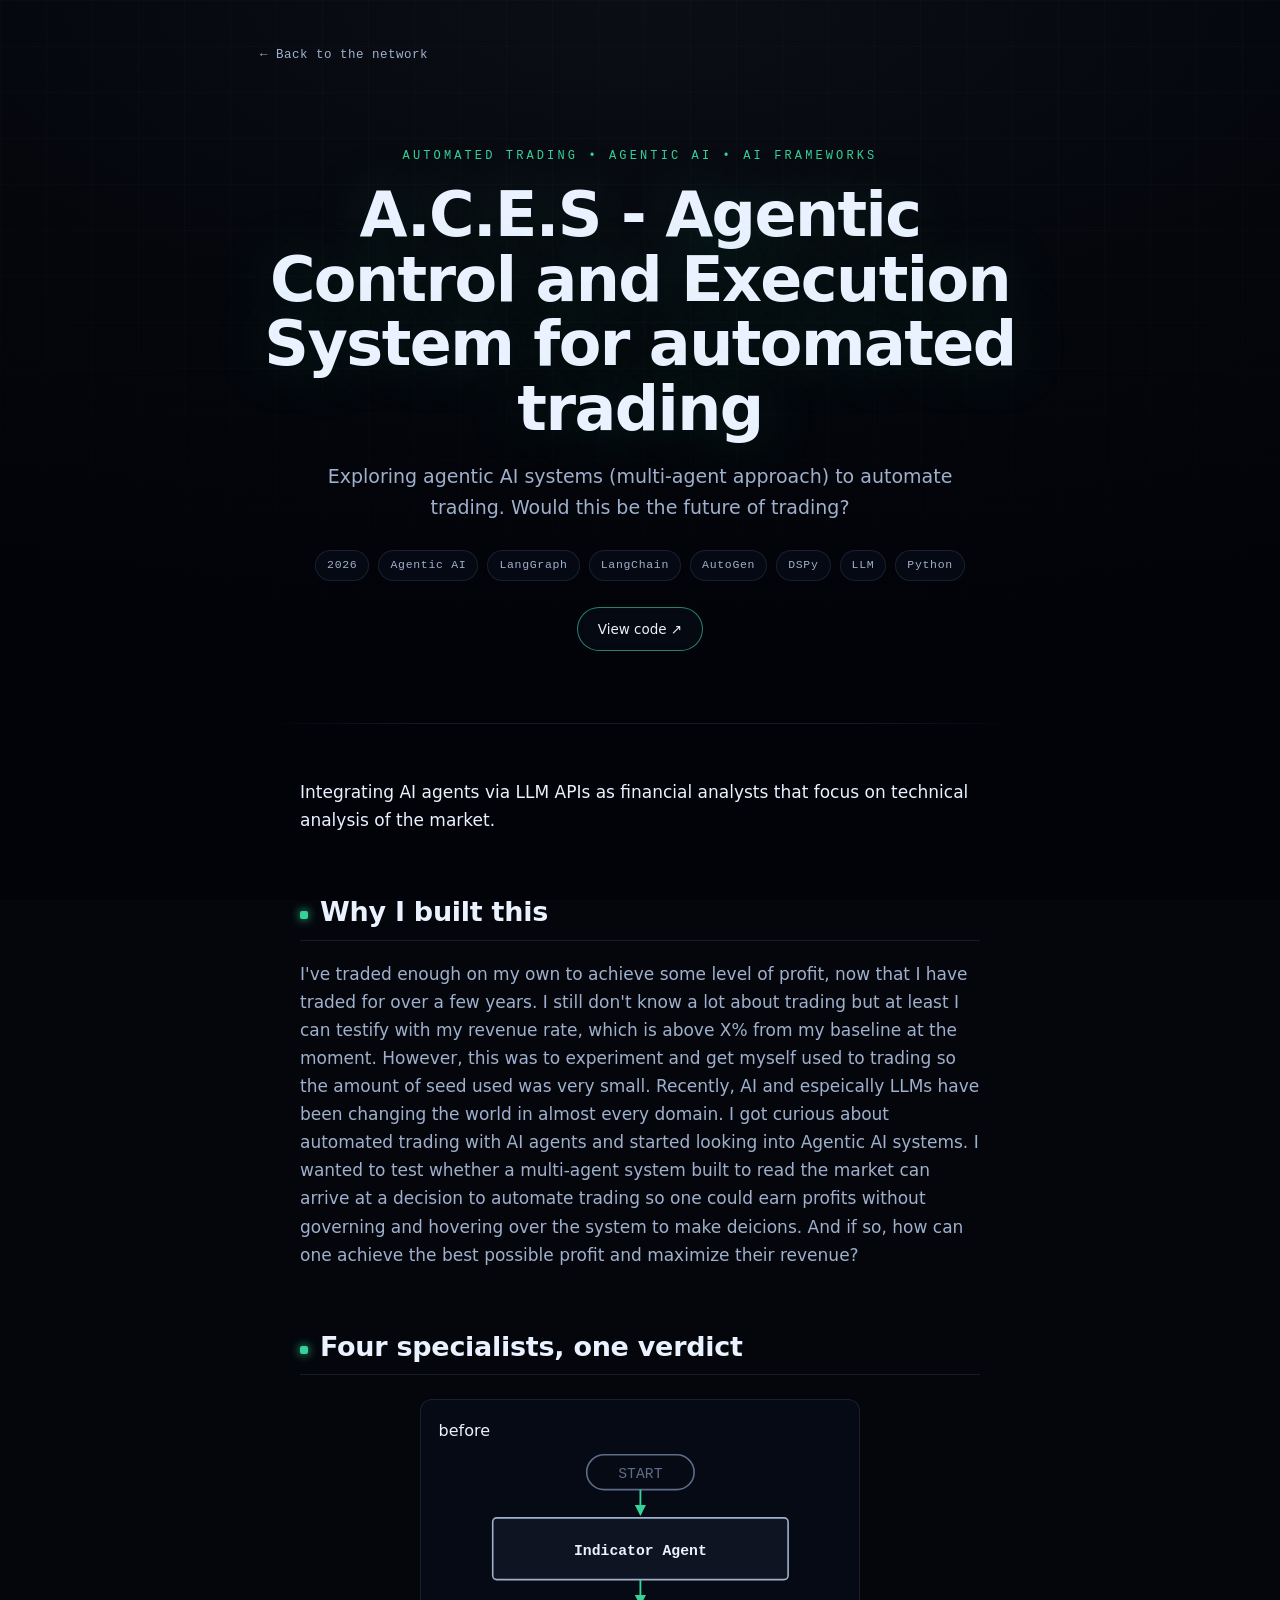
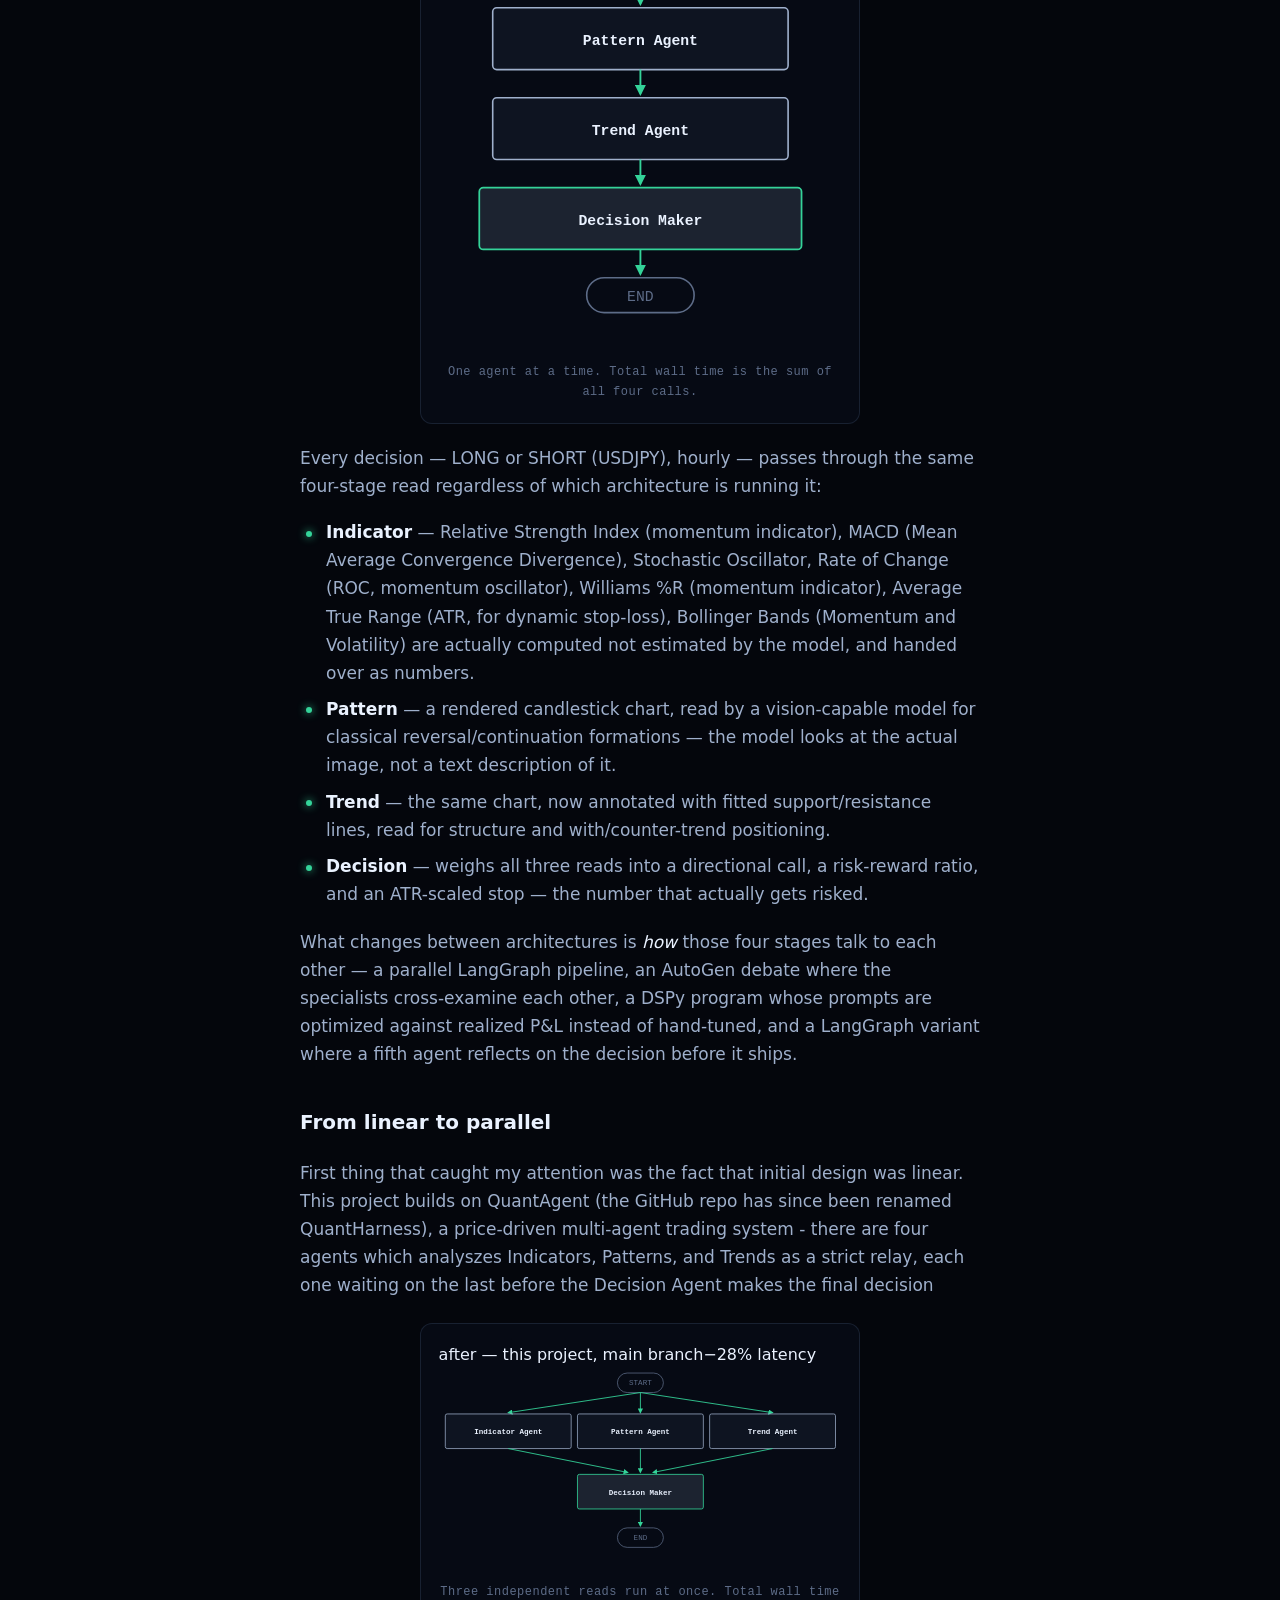
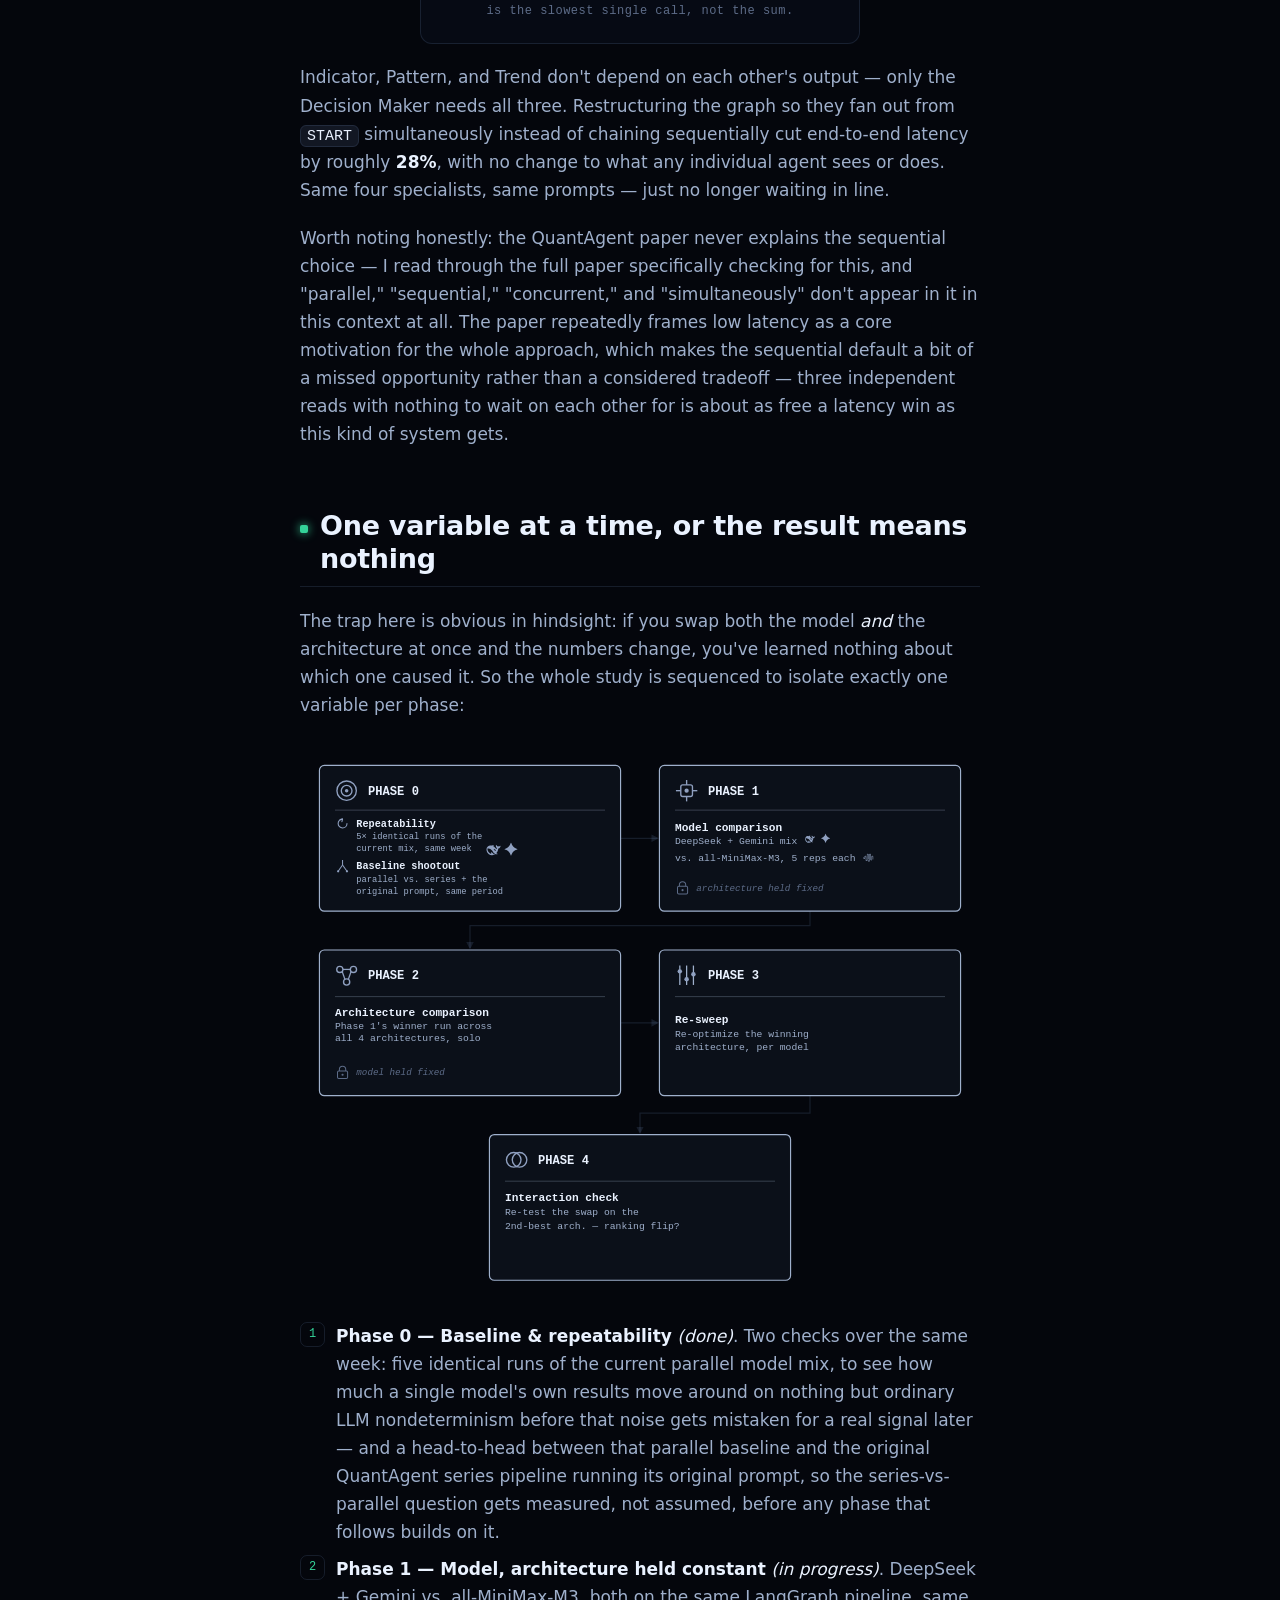
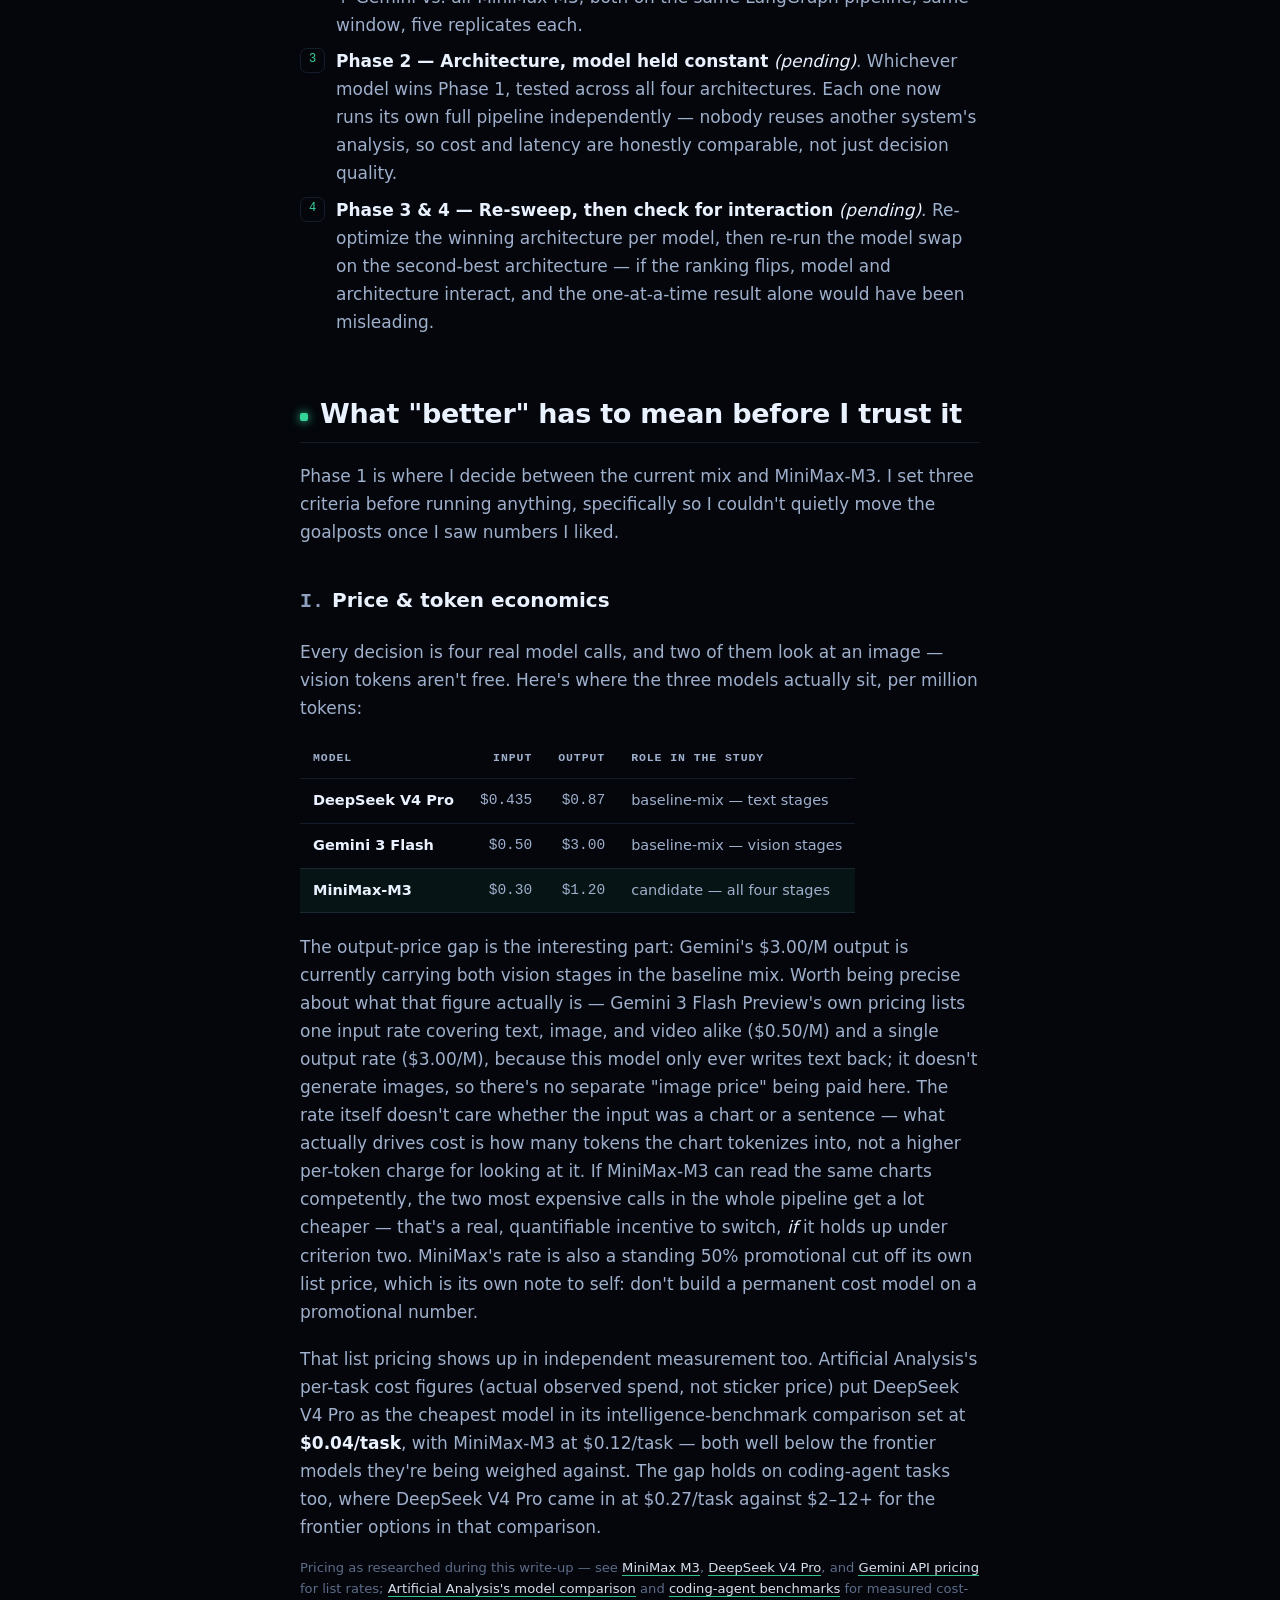
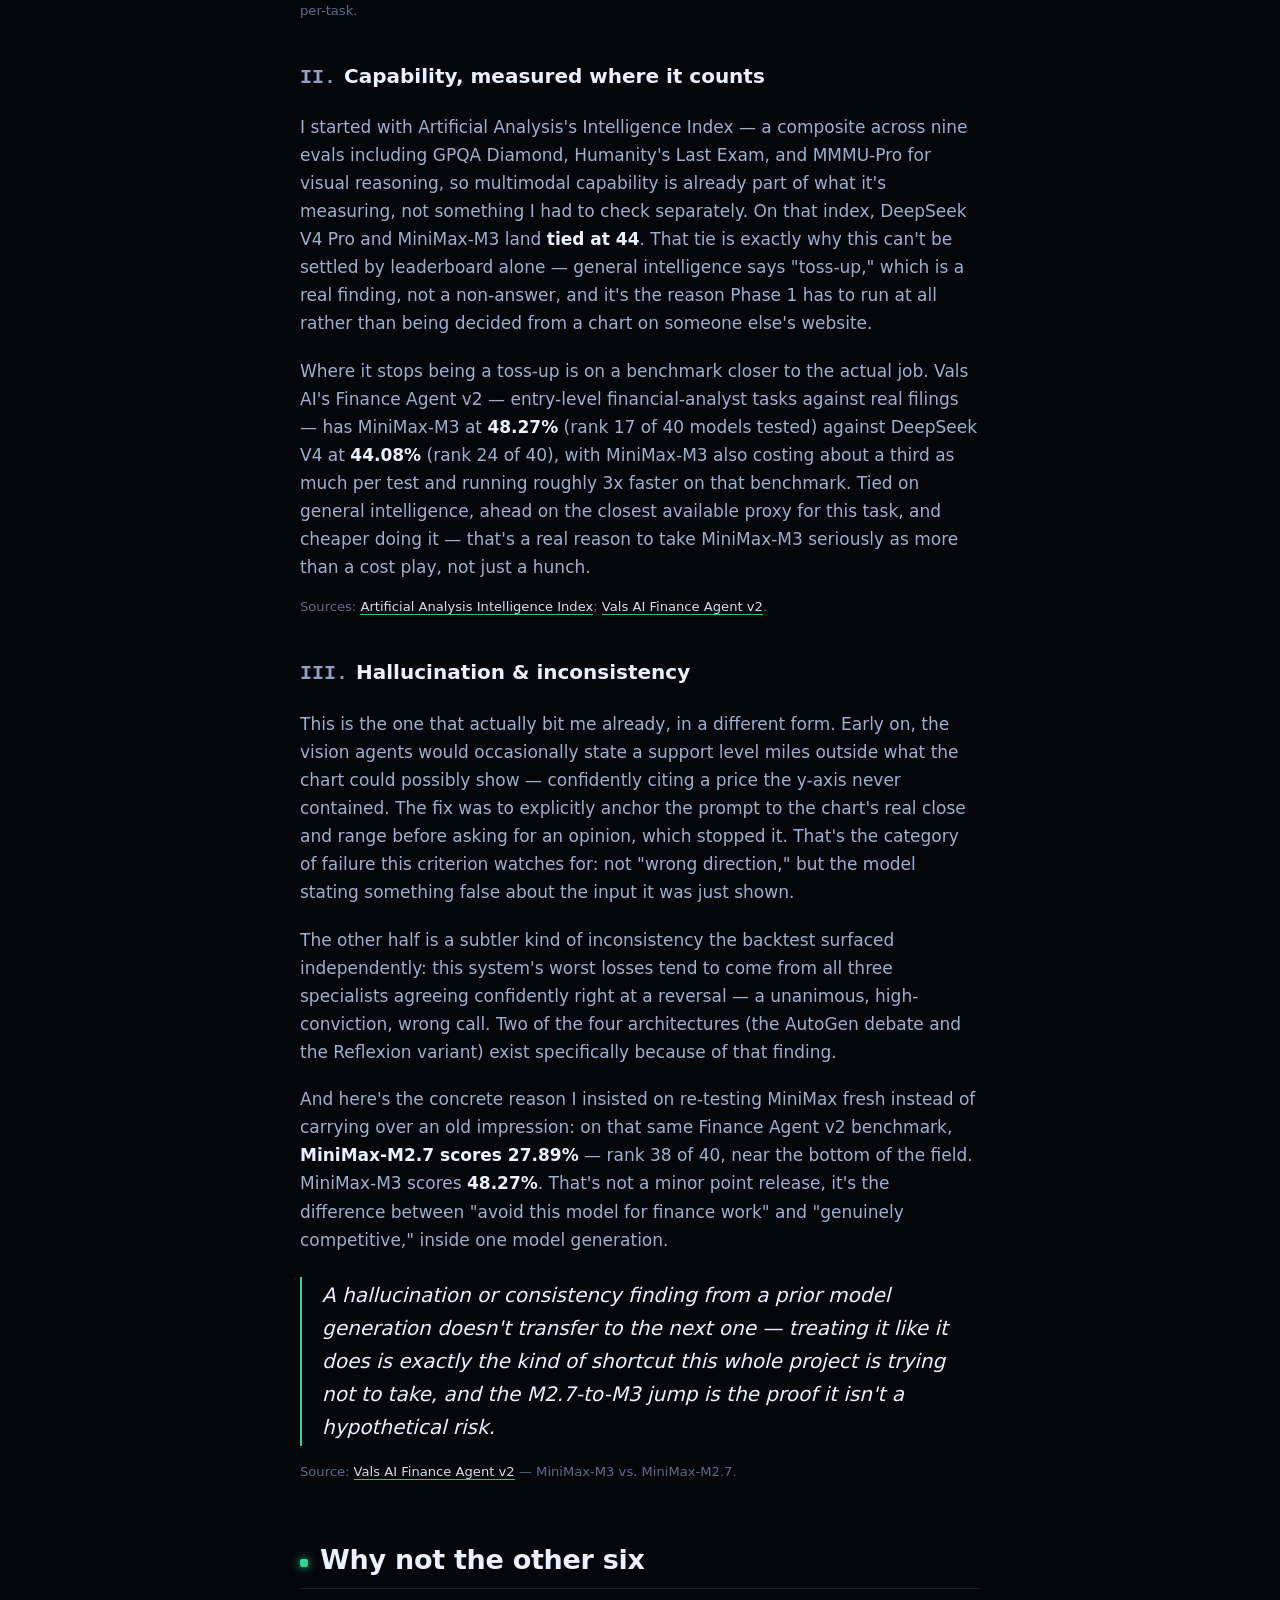
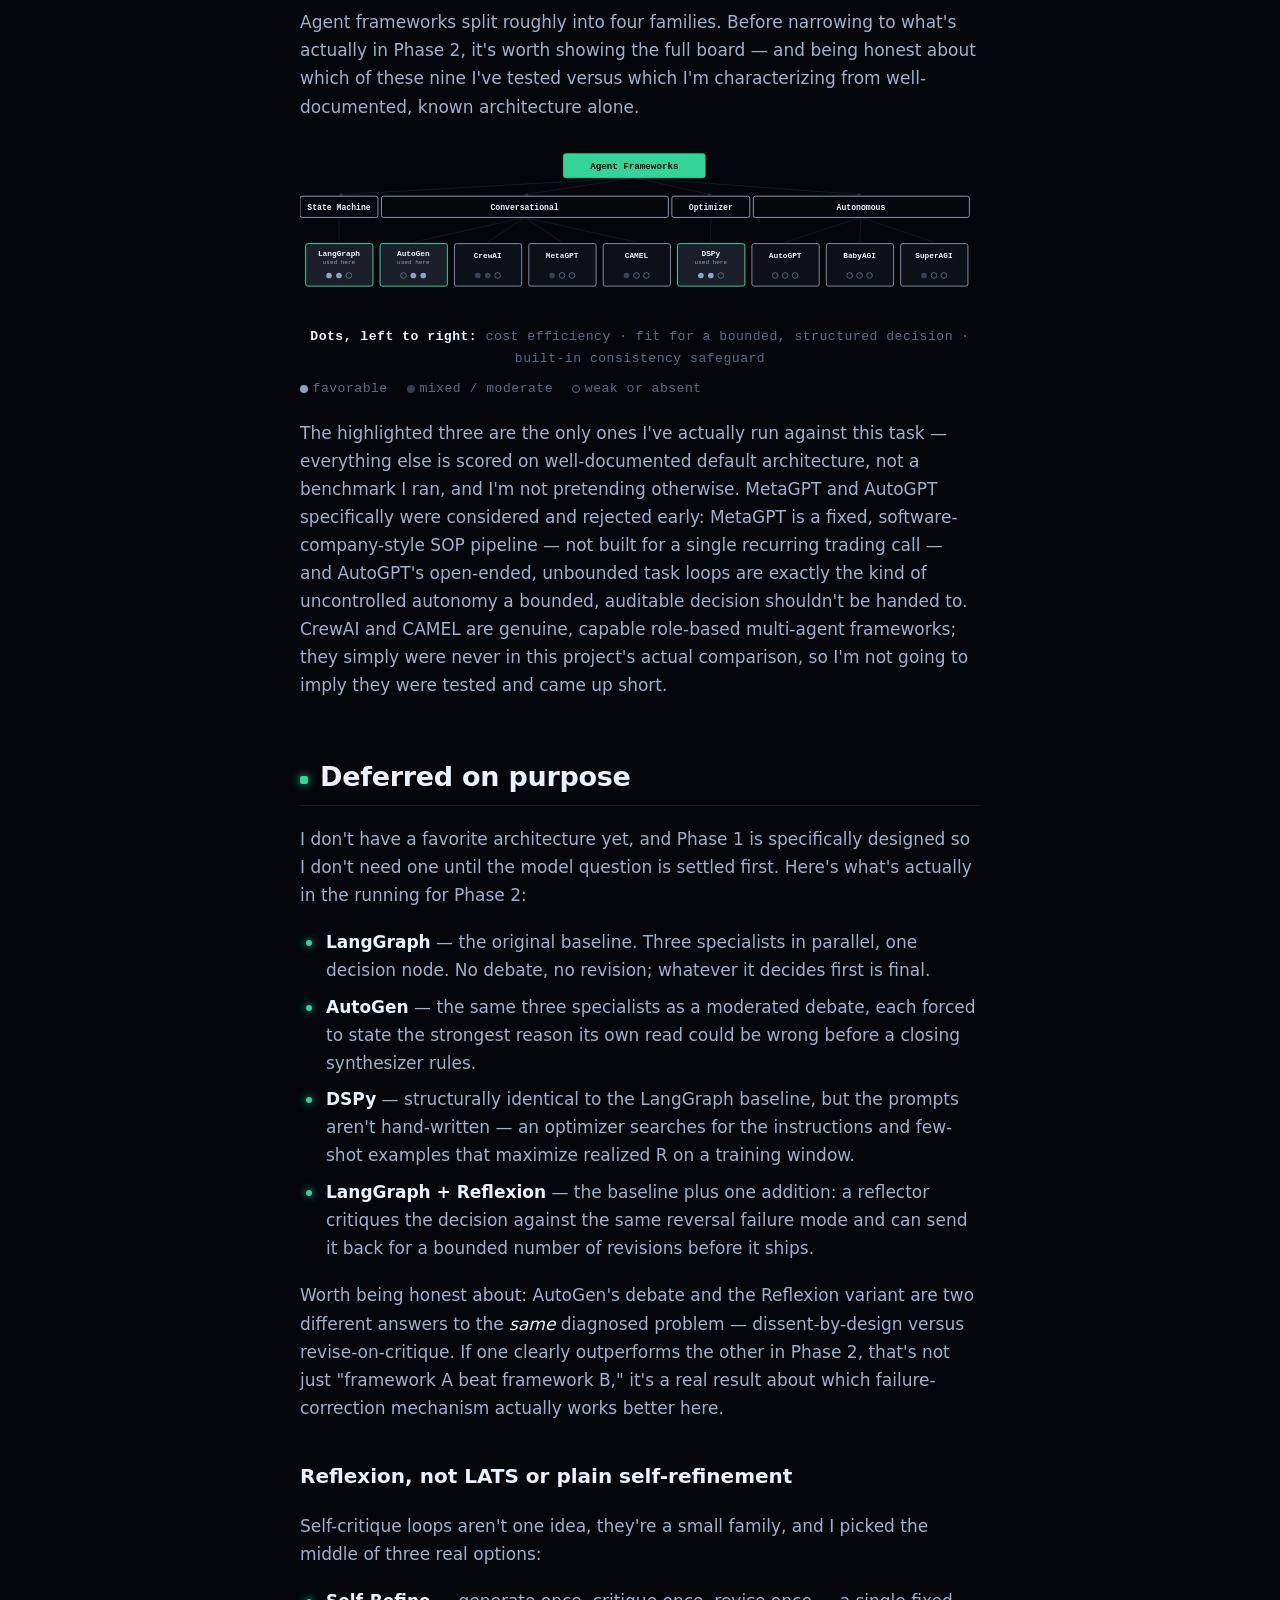
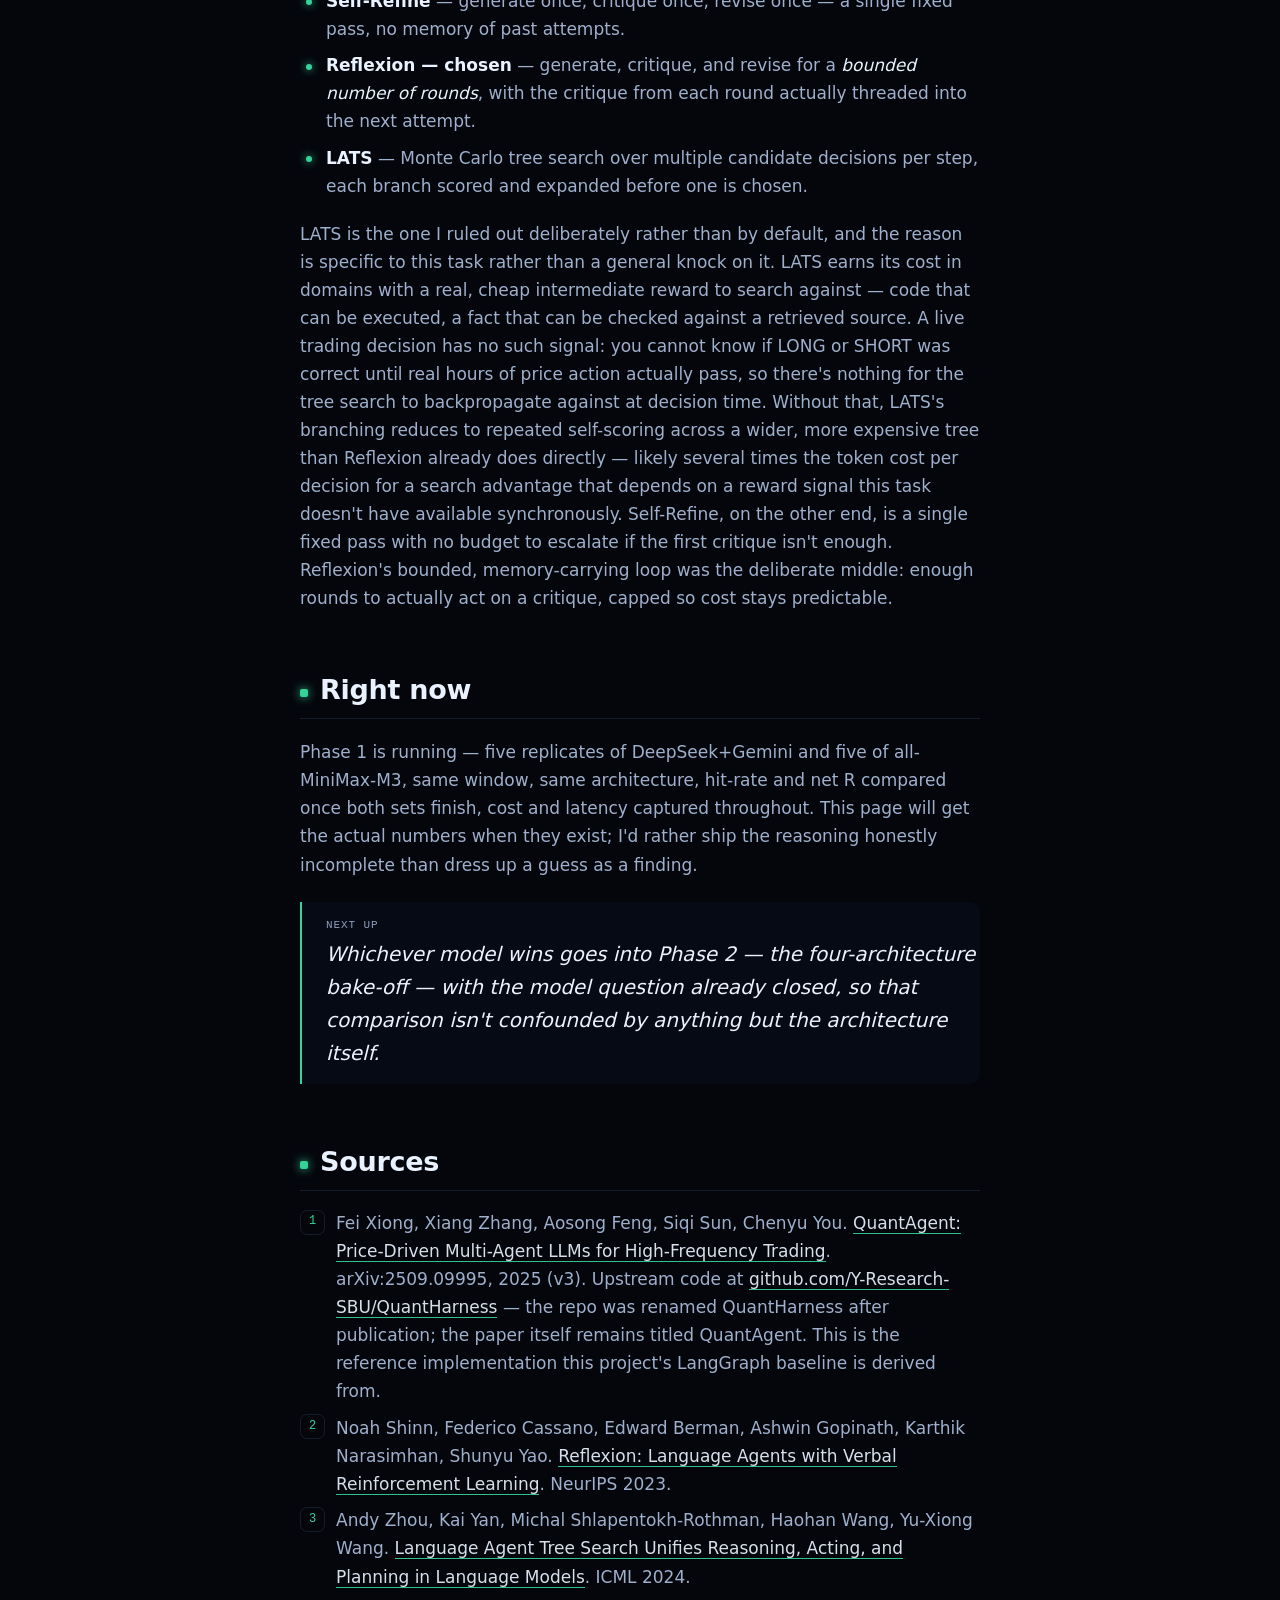
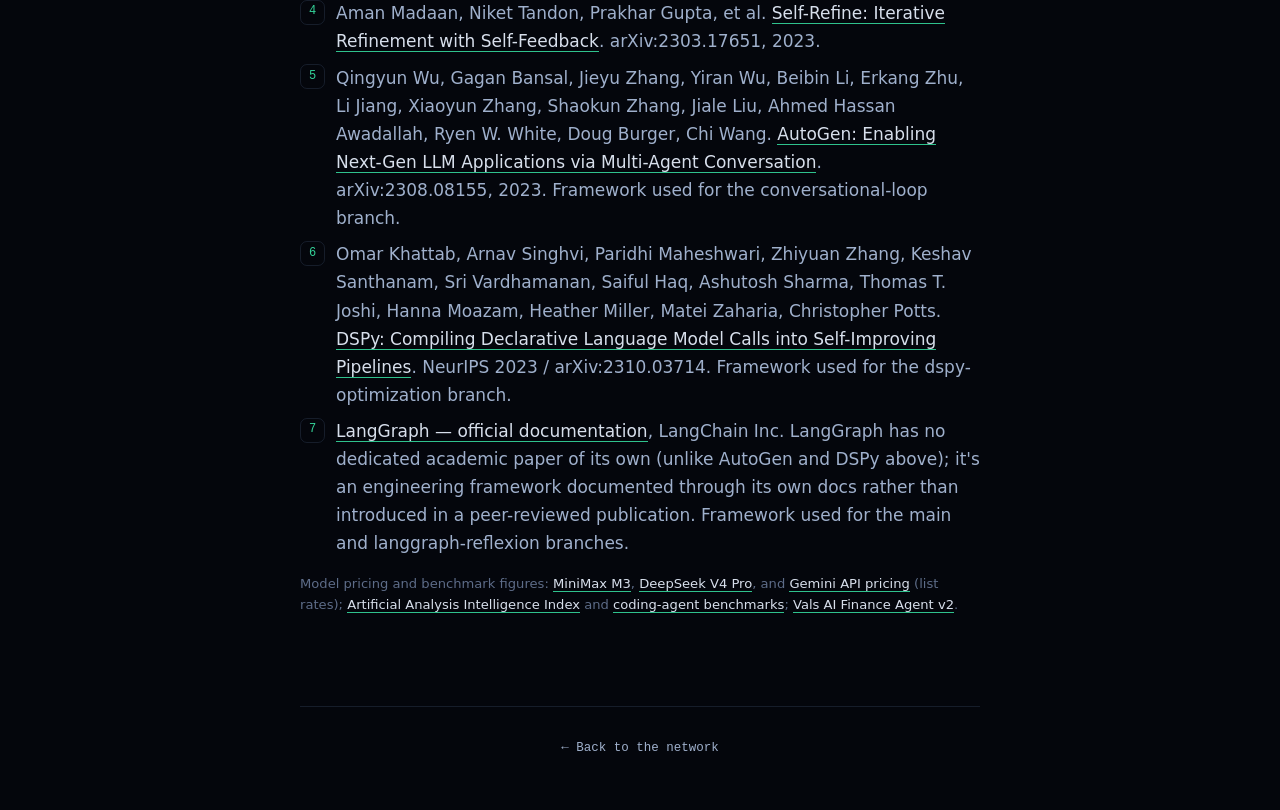
==== projects/aces/index.html @ d48f8132 "Update ACES page revenue/decision wording" ====
<!DOCTYPE html>
<html lang="en">
<head>
  <meta charset="utf-8" />
  <meta name="viewport" content="width=device-width, initial-scale=1" />
  <title>Agentic Control and Execution System for automated trading — Dan Kim</title>
  <link rel="stylesheet" href="../project.css" />
  <style>
    /* Extra tokens + a few layout helpers this page's diagrams/tables need,
       on top of the shared project.css palette. */
    :root {
      --muted:       var(--ink-dim);
      --surface-2:   rgba(120, 150, 200, 0.07);
      --accent-soft: color-mix(in srgb, var(--accent) 16%, transparent);
      --rule:        var(--line);
      --accent-ink:  var(--accent);
      --up:          var(--accent);
    }
    .content .roman { color: var(--accent-ink); font-family: var(--mono); font-weight: 600; margin-right: 0.4em; }
    .diagram-pair {
      display: flex; flex-wrap: wrap; gap: 1.4rem; margin-top: 1.5em;
    }
    .diagram-pair figure {
      flex: 1 1 260px; margin: 0; padding: 1.1rem 1.1rem 1.3rem;
      border: 1px solid var(--line); border-radius: 12px; background: var(--glass);
    }
    /* a single diagram, centered rather than stretched full-width */
    .diagram-solo { display: flex; justify-content: center; margin-top: 1.5em; }
    .diagram-solo figure {
      flex: 0 1 440px; margin: 0; padding: 1.1rem 1.1rem 1.3rem;
      border: 1px solid var(--line); border-radius: 12px; background: var(--glass);
    }
    .diagram-pair .dcap {
      display: flex; justify-content: space-between; align-items: baseline;
      font-family: var(--mono); font-size: 11px; letter-spacing: 0.04em;
      color: var(--ink-soft); margin-bottom: 0.7rem; text-transform: uppercase;
    }
    .diagram-pair .dcap .metric { color: var(--accent-ink); font-weight: 700; text-transform: none; }
    .diagram-pair svg { width: 100%; height: auto; display: block; }
    .diagram-pair figcaption { margin-top: 0.7rem; font-size: 0.86rem; color: var(--ink-dim); text-align: left; font-style: italic; }
    .landscape-legend { margin-top: 0.9rem; font-size: 0.82rem; color: var(--ink-dim); display: flex; flex-wrap: wrap; gap: 0.5rem 1.2rem; }
    .landscape-legend .dot-key { display: inline-flex; align-items: center; gap: 0.35em; }
    .landscape-legend .dk { width: 8px; height: 8px; border-radius: 50%; display: inline-block; }
    .landscape-legend .dk.full { background: var(--up); }
    .landscape-legend .dk.half { background: var(--muted); opacity: 0.55; }
    .landscape-legend .dk.empty { border: 1px solid var(--muted); }
    table.pricing td.num, table.pricing th.num { text-align: right; font-variant-numeric: tabular-nums; font-family: var(--mono); }
    table.pricing tr.highlight td { background: rgba(52, 211, 153, 0.07); }
    table.pricing .modelname { font-weight: 650; color: var(--ink); }
    .source-note { font-size: 0.82rem !important; color: var(--ink-dim) !important; }
    .source-note a { color: var(--ink-dim); }
    blockquote.callout {
      border-left: 2px solid var(--accent); padding: 0.7em 0 0.7em 1.2em;
      background: var(--glass); border-radius: 0 10px 10px 0;
    }
    blockquote.callout .head {
      display: block; font-family: var(--mono); font-size: 11px; letter-spacing: 0.08em;
      text-transform: uppercase; color: var(--accent-ink); margin-bottom: 0.4em; font-style: normal;
    }
  </style>
</head>
<body style="--accent: #34d399;">
  <nav class="topbar"><a class="back" href="../../index.html">&larr; Back to the network</a></nav>

  <header class="hero">
    <span class="dot"></span>
    <p class="kicker">Automated Trading • Agentic AI • AI Frameworks</p>
    <h1>A.C.E.S - Agentic Control and Execution System for automated trading</h1>
    <p class="lede">Exploring agentic AI systems (multi-agent approach) to automate trading. Would this be the future of trading?</p>
    <div class="meta">
      <span>2026</span>
      <span class="tag">Agentic AI</span>
      <span class="tag">LangGraph</span>
      <span class="tag">LangChain</span>
      <span class="tag">AutoGen</span>
      <span class="tag">DSPy</span>
      <span class="tag">LLM</span>
      <span class="tag">Python</span>
    </div>
    <div class="actions">
      <a class="btn primary" href="https://github.com/ggasa" target="_blank" rel="noopener">View code &#8599;</a>
    </div>
  </header>

  <div class="rule"></div>

  <main class="content">
    <p class="lede" style="max-width:none; margin:0; text-align:left; color:var(--ink);">Integrating AI agents via LLM APIs as financial analysts that focus on technical analysis of the market.</p>

    <h2>Why I built this</h2>
    <p>I've traded enough on my own to achieve some level of profit, now that I have traded for over a few years. I still don't know a lot about trading but at least I can testify with my revenue rate, which is above X% from my baseline at the moment. However, this was to experiment and get myself used to trading so the amount of seed used was very small. Recently, AI and espeically LLMs have been changing the world in almost every domain. I got curious about automated trading with AI agents and started looking into Agentic AI systems. I wanted to test whether a multi-agent system built to read the market can arrive at a decision to automate trading so one could earn profits without governing and hovering over the system to make deicions. And if so, how can one achieve the best possible profit and maximize their revenue?</p>

    <h2>Four specialists, one verdict</h2>
    <div class="diagram-solo">
      <figure>
        <div class="dcap"><span>before</span></div>
        <svg viewBox="0 0 300 372" xmlns="http://www.w3.org/2000/svg" role="img" aria-label="Series diagram: START leads to Indicator Agent, then Pattern Agent, then Trend Agent, then Decision Maker, then END, each waiting on the last.">
          <defs>
            <marker id="arrowB" viewBox="0 0 10 10" refX="8" refY="5" markerWidth="6" markerHeight="6" orient="auto-start-reverse">
              <path d="M0,0 L10,5 L0,10 z" fill="var(--accent)"></path>
            </marker>
          </defs>
          <g font-family="ui-monospace, Consolas, monospace" font-size="11">
            <rect x="110" y="8" width="80" height="26" rx="13" fill="none" stroke="var(--muted)" stroke-width="1.2"></rect>
            <text x="150" y="25" text-anchor="middle" fill="var(--muted)">START</text>
            <line x1="150" y1="34" x2="150" y2="52" stroke="var(--accent)" stroke-width="1.4" marker-end="url(#arrowB)"></line>

            <rect x="40" y="55" width="220" height="46" rx="3" fill="var(--surface-2)" stroke="var(--ink-soft)" stroke-width="1.2"></rect>
            <text x="150" y="83" text-anchor="middle" fill="var(--ink)" font-weight="600">Indicator Agent</text>
            <line x1="150" y1="101" x2="150" y2="119" stroke="var(--accent)" stroke-width="1.4" marker-end="url(#arrowB)"></line>

            <rect x="40" y="122" width="220" height="46" rx="3" fill="var(--surface-2)" stroke="var(--ink-soft)" stroke-width="1.2"></rect>
            <text x="150" y="150" text-anchor="middle" fill="var(--ink)" font-weight="600">Pattern Agent</text>
            <line x1="150" y1="168" x2="150" y2="186" stroke="var(--accent)" stroke-width="1.4" marker-end="url(#arrowB)"></line>

            <rect x="40" y="189" width="220" height="46" rx="3" fill="var(--surface-2)" stroke="var(--ink-soft)" stroke-width="1.2"></rect>
            <text x="150" y="217" text-anchor="middle" fill="var(--ink)" font-weight="600">Trend Agent</text>
            <line x1="150" y1="235" x2="150" y2="253" stroke="var(--accent)" stroke-width="1.4" marker-end="url(#arrowB)"></line>

            <rect x="30" y="256" width="240" height="46" rx="3" fill="var(--accent-soft)" stroke="var(--accent)" stroke-width="1.3"></rect>
            <text x="150" y="284" text-anchor="middle" fill="var(--ink)" font-weight="600">Decision Maker</text>
            <line x1="150" y1="302" x2="150" y2="320" stroke="var(--accent)" stroke-width="1.4" marker-end="url(#arrowB)"></line>

            <rect x="110" y="323" width="80" height="26" rx="13" fill="none" stroke="var(--muted)" stroke-width="1.2"></rect>
            <text x="150" y="340" text-anchor="middle" fill="var(--muted)">END</text>
          </g>
        </svg>
        <figcaption>One agent at a time. Total wall time is the sum of all four calls.</figcaption>
      </figure>
    </div>
    <p>Every decision — LONG or SHORT (USDJPY), hourly — passes through the same four-stage read regardless of which architecture is running it:</p>
    <ul>
      <li><strong>Indicator</strong> — Relative Strength Index (momentum indicator), MACD (Mean Average Convergence Divergence), Stochastic Oscillator, Rate of Change (ROC, momentum oscillator), Williams %R (momentum indicator), Average True Range (ATR, for dynamic stop-loss), Bollinger Bands (Momentum and Volatility) are actually computed not estimated by the model, and handed over as numbers.</li>
      <li><strong>Pattern</strong> — a rendered candlestick chart, read by a vision-capable model for classical reversal/continuation formations — the model looks at the actual image, not a text description of it.</li>
      <li><strong>Trend</strong> — the same chart, now annotated with fitted support/resistance lines, read for structure and with/counter-trend positioning.</li>
      <li><strong>Decision</strong> — weighs all three reads into a directional call, a risk-reward ratio, and an ATR-scaled stop — the number that actually gets risked.</li>
    </ul>
    <p>What changes between architectures is <em>how</em> those four stages talk to each other — a parallel LangGraph pipeline, an AutoGen debate where the specialists cross-examine each other, a DSPy program whose prompts are optimized against realized P&amp;L instead of hand-tuned, and a LangGraph variant where a fifth agent reflects on the decision before it ships.</p>

    <h3>From linear to parallel</h3>
    <p>First thing that caught my attention was the fact that initial design was linear. This project builds on QuantAgent (the GitHub repo has since been renamed QuantHarness), a price-driven multi-agent trading system - there are four agents which analyszes Indicators, Patterns, and Trends as a strict relay, each one waiting on the last before the Decision Agent makes the final decision</p>

    <div class="diagram-solo">
      <figure>
        <div class="dcap"><span>after — this project, main branch</span><span class="metric">&minus;28% latency</span></div>
        <svg viewBox="0 0 640 310" xmlns="http://www.w3.org/2000/svg" role="img" aria-label="Parallel diagram: START fans out to Indicator, Pattern, and Trend agents simultaneously, which all feed into Decision Maker, then END.">
          <defs>
            <marker id="arrowA" viewBox="0 0 10 10" refX="8" refY="5" markerWidth="6" markerHeight="6" orient="auto-start-reverse">
              <path d="M0,0 L10,5 L0,10 z" fill="var(--accent)"></path>
            </marker>
          </defs>
          <g font-family="ui-monospace, Consolas, monospace" font-size="12">
            <rect x="283.5" y="8" width="73" height="31" rx="15.5" fill="none" stroke="var(--muted)" stroke-width="1.2"></rect>
            <text x="320" y="27.7" text-anchor="middle" fill="var(--muted)">START</text>

            <line x1="320" y1="39" x2="110" y2="71" stroke="var(--accent)" stroke-width="1.4" marker-end="url(#arrowA)"></line>
            <line x1="320" y1="39" x2="320" y2="71" stroke="var(--accent)" stroke-width="1.4" marker-end="url(#arrowA)"></line>
            <line x1="320" y1="39" x2="530" y2="71" stroke="var(--accent)" stroke-width="1.4" marker-end="url(#arrowA)"></line>

            <rect x="10" y="73" width="200" height="55" rx="3" fill="var(--surface-2)" stroke="var(--ink-soft)" stroke-width="1.2"></rect>
            <text x="110" y="105" text-anchor="middle" fill="var(--ink)" font-weight="600">Indicator Agent</text>

            <rect x="220" y="73" width="200" height="55" rx="3" fill="var(--surface-2)" stroke="var(--ink-soft)" stroke-width="1.2"></rect>
            <text x="320" y="105" text-anchor="middle" fill="var(--ink)" font-weight="600">Pattern Agent</text>

            <rect x="430" y="73" width="200" height="55" rx="3" fill="var(--surface-2)" stroke="var(--ink-soft)" stroke-width="1.2"></rect>
            <text x="530" y="105" text-anchor="middle" fill="var(--ink)" font-weight="600">Trend Agent</text>

            <line x1="110" y1="128" x2="300" y2="166" stroke="var(--accent)" stroke-width="1.4" marker-end="url(#arrowA)"></line>
            <line x1="320" y1="128" x2="320" y2="166" stroke="var(--accent)" stroke-width="1.4" marker-end="url(#arrowA)"></line>
            <line x1="530" y1="128" x2="340" y2="166" stroke="var(--accent)" stroke-width="1.4" marker-end="url(#arrowA)"></line>

            <rect x="220" y="169" width="200" height="55" rx="3" fill="var(--accent-soft)" stroke="var(--accent)" stroke-width="1.3"></rect>
            <text x="320" y="201" text-anchor="middle" fill="var(--ink)" font-weight="600">Decision Maker</text>

            <line x1="320" y1="224" x2="320" y2="251" stroke="var(--accent)" stroke-width="1.4" marker-end="url(#arrowA)"></line>
            <rect x="283.5" y="254" width="73" height="31" rx="15.5" fill="none" stroke="var(--muted)" stroke-width="1.2"></rect>
            <text x="320" y="273.7" text-anchor="middle" fill="var(--muted)">END</text>
          </g>
        </svg>
        <figcaption>Three independent reads run at once. Total wall time is the slowest single call, not the sum.</figcaption>
      </figure>
    </div>

    <p>Indicator, Pattern, and Trend don't depend on each other's output — only the Decision Maker needs all three. Restructuring the graph so they fan out from <code>START</code> simultaneously instead of chaining sequentially cut end-to-end latency by roughly <strong>28%</strong>, with no change to what any individual agent sees or does. Same four specialists, same prompts — just no longer waiting in line.</p>
    <p>Worth noting honestly: the QuantAgent paper never explains the sequential choice — I read through the full paper specifically checking for this, and "parallel," "sequential," "concurrent," and "simultaneously" don't appear in it in this context at all. The paper repeatedly frames low latency as a core motivation for the whole approach, which makes the sequential default a bit of a missed opportunity rather than a considered tradeoff — three independent reads with nothing to wait on each other for is about as free a latency win as this kind of system gets.</p>

    <h2>One variable at a time, or the result means nothing</h2>
    <p>The trap here is obvious in hindsight: if you swap both the model <em>and</em> the architecture at once and the numbers change, you've learned nothing about which one caused it. So the whole study is sequenced to isolate exactly one variable per phase:</p>

    <figure>
      <svg viewBox="0 0 700 565" xmlns="http://www.w3.org/2000/svg" role="img" aria-label="Diagram of the five-phase experiment plan, arranged as phase 0 and phase 1 on the top row, phase 2 and phase 3 on the second row, and phase 4 alone at the bottom as the concluding step, connected by arrows. Phase 0 (target icon) establishes a baseline: a repeatability check and a parallel-versus-series architecture shootout. Phase 1 (chip icon) compares models with architecture held constant (padlock icon). Phase 2 (node-graph icon) compares architectures with model held constant (padlock icon). Phase 3 (dial icon) re-optimizes the winning architecture per model. Phase 4 (overlapping-circles icon) checks whether model and architecture interact, by re-testing the swap on the second-best architecture.">
        <defs>
          <marker id="arrowP" viewBox="0 0 10 10" refX="8" refY="5" markerWidth="6" markerHeight="6" orient="auto-start-reverse">
            <path d="M0,0 L10,5 L0,10 z" fill="var(--rule)"></path>
          </marker>
          <!-- icon library: each drawn on a 24x24 grid, instantiated below via <use> -->
          <g id="icon-target">
            <circle cx="12" cy="12" r="10" fill="none" stroke="var(--accent-ink)" stroke-width="1.4"></circle>
            <circle cx="12" cy="12" r="5.5" fill="none" stroke="var(--accent-ink)" stroke-width="1.4"></circle>
            <circle cx="12" cy="12" r="1.8" fill="var(--accent-ink)"></circle>
          </g>
          <g id="icon-chip">
            <rect x="6" y="6" width="12" height="12" rx="2" fill="none" stroke="var(--accent-ink)" stroke-width="1.4"></rect>
            <circle cx="12" cy="12" r="2.2" fill="var(--accent-ink)"></circle>
            <line x1="12" y1="1" x2="12" y2="6" stroke="var(--accent-ink)" stroke-width="1.4"></line>
            <line x1="12" y1="18" x2="12" y2="23" stroke="var(--accent-ink)" stroke-width="1.4"></line>
            <line x1="1" y1="12" x2="6" y2="12" stroke="var(--accent-ink)" stroke-width="1.4"></line>
            <line x1="18" y1="12" x2="23" y2="12" stroke="var(--accent-ink)" stroke-width="1.4"></line>
          </g>
          <g id="icon-network">
            <circle cx="5" cy="6" r="3.2" fill="none" stroke="var(--accent-ink)" stroke-width="1.4"></circle>
            <circle cx="19" cy="6" r="3.2" fill="none" stroke="var(--accent-ink)" stroke-width="1.4"></circle>
            <circle cx="12" cy="19" r="3.2" fill="none" stroke="var(--accent-ink)" stroke-width="1.4"></circle>
            <line x1="7.4" y1="8.2" x2="10.2" y2="16.2" stroke="var(--accent-ink)" stroke-width="1.3"></line>
            <line x1="16.6" y1="8.2" x2="13.8" y2="16.2" stroke="var(--accent-ink)" stroke-width="1.3"></line>
            <line x1="8.2" y1="6" x2="15.8" y2="6" stroke="var(--accent-ink)" stroke-width="1.3"></line>
          </g>
          <g id="icon-dial">
            <line x1="5" y1="2" x2="5" y2="22" stroke="var(--ink-soft)" stroke-width="1.3"></line>
            <line x1="12" y1="2" x2="12" y2="22" stroke="var(--ink-soft)" stroke-width="1.3"></line>
            <line x1="19" y1="2" x2="19" y2="22" stroke="var(--ink-soft)" stroke-width="1.3"></line>
            <circle cx="5" cy="8" r="2.3" fill="var(--accent-ink)"></circle>
            <circle cx="12" cy="16" r="2.3" fill="var(--accent-ink)"></circle>
            <circle cx="19" cy="11" r="2.3" fill="var(--accent-ink)"></circle>
          </g>
          <g id="icon-venn">
            <circle cx="9" cy="12" r="7.5" fill="none" stroke="var(--accent-ink)" stroke-width="1.4"></circle>
            <circle cx="15" cy="12" r="7.5" fill="none" stroke="var(--accent-ink)" stroke-width="1.4"></circle>
          </g>
          <g id="icon-lock">
            <rect x="4" y="10" width="16" height="12" rx="2" fill="none" stroke="var(--ink-dim)" stroke-width="1.6"></rect>
            <path d="M7,10 V7.5 a5,5 0 0 1 10,0 V10" fill="none" stroke="var(--ink-dim)" stroke-width="1.6"></path>
            <circle cx="12" cy="16" r="1.7" fill="var(--ink-dim)"></circle>
          </g>
          <g id="icon-loop">
            <path d="M19,12 A7,7 0 1 1 12,5" fill="none" stroke="var(--accent-ink)" stroke-width="1.7" stroke-linecap="round"></path>
            <path d="M12,5 L8,6 M12,5 L11,9" fill="none" stroke="var(--accent-ink)" stroke-width="1.7" stroke-linecap="round" stroke-linejoin="round"></path>
          </g>
          <g id="icon-fork">
            <line x1="12" y1="2" x2="12" y2="10" stroke="var(--accent-ink)" stroke-width="1.6"></line>
            <line x1="12" y1="10" x2="5" y2="20" stroke="var(--accent-ink)" stroke-width="1.6"></line>
            <line x1="12" y1="10" x2="19" y2="20" stroke="var(--accent-ink)" stroke-width="1.6"></line>
            <circle cx="5" cy="20" r="1.8" fill="var(--accent-ink)"></circle>
            <circle cx="19" cy="20" r="1.8" fill="var(--accent-ink)"></circle>
          </g>
          <!-- provider marks: official icons, MIT-licensed from lobehub/lobe-icons
               (github.com/lobehub/lobe-icons, packages/static-svg/icons) — original
               viewBox 0 0 24 24, fill="currentColor", recolored to var(--accent-ink)
               to match this diagram's palette. Copyright (c) 2023 LobeHub. -->
          <g id="icon-deepseek" fill="var(--accent-ink)" fill-rule="evenodd">
            <path d="M23.748 4.482c-.254-.124-.364.113-.512.234-.051.039-.094.09-.137.136-.372.397-.806.657-1.373.626-.829-.046-1.537.214-2.163.848-.133-.782-.575-1.248-1.247-1.548-.352-.156-.708-.311-.955-.65-.172-.241-.219-.51-.305-.774-.055-.16-.11-.323-.293-.35-.2-.031-.278.136-.356.276-.313.572-.434 1.202-.422 1.84.027 1.436.633 2.58 1.838 3.393.137.093.172.187.129.323-.082.28-.18.552-.266.833-.055.179-.137.217-.329.14a5.526 5.526 0 01-1.736-1.18c-.857-.828-1.631-1.742-2.597-2.458a11.365 11.365 0 00-.689-.471c-.985-.957.13-1.743.388-1.836.27-.098.093-.432-.779-.428-.872.004-1.67.295-2.687.684a3.055 3.055 0 01-.465.137 9.597 9.597 0 00-2.883-.102c-1.885.21-3.39 1.102-4.497 2.623C.082 8.606-.231 10.684.152 12.85c.403 2.284 1.569 4.175 3.36 5.653 1.858 1.533 3.997 2.284 6.438 2.14 1.482-.085 3.133-.284 4.994-1.86.47.234.962.327 1.78.397.63.059 1.236-.03 1.705-.128.735-.156.684-.837.419-.961-2.155-1.004-1.682-.595-2.113-.926 1.096-1.296 2.746-2.642 3.392-7.003.05-.347.007-.565 0-.845-.004-.17.035-.237.23-.256a4.173 4.173 0 001.545-.475c1.396-.763 1.96-2.015 2.093-3.517.02-.23-.004-.467-.247-.588zM11.581 18c-2.089-1.642-3.102-2.183-3.52-2.16-.392.024-.321.471-.235.763.09.288.207.486.371.739.114.167.192.416-.113.603-.673.416-1.842-.14-1.897-.167-1.361-.802-2.5-1.86-3.301-3.307-.774-1.393-1.224-2.887-1.298-4.482-.02-.386.093-.522.477-.592a4.696 4.696 0 011.529-.039c2.132.312 3.946 1.265 5.468 2.774.868.86 1.525 1.887 2.202 2.891.72 1.066 1.494 2.082 2.48 2.914.348.292.625.514.891.677-.802.09-2.14.11-3.054-.614zm1-6.44a.306.306 0 01.415-.287.302.302 0 01.2.288.306.306 0 01-.31.307.303.303 0 01-.304-.308zm3.11 1.596c-.2.081-.399.151-.59.16a1.245 1.245 0 01-.798-.254c-.274-.23-.47-.358-.552-.758a1.73 1.73 0 01.016-.588c.07-.327-.008-.537-.239-.727-.187-.156-.426-.199-.688-.199a.559.559 0 01-.254-.078c-.11-.054-.2-.19-.114-.358.028-.054.16-.186.192-.21.356-.202.767-.136 1.146.016.352.144.618.408 1.001.782.391.451.462.576.685.914.176.265.336.537.445.848.067.195-.019.354-.25.452z"></path>
          </g>
          <g id="icon-gemini" fill="var(--accent-ink)" fill-rule="evenodd">
            <path d="M20.616 10.835a14.147 14.147 0 01-4.45-3.001 14.111 14.111 0 01-3.678-6.452.503.503 0 00-.975 0 14.134 14.134 0 01-3.679 6.452 14.155 14.155 0 01-4.45 3.001c-.65.28-1.318.505-2.002.678a.502.502 0 000 .975c.684.172 1.35.397 2.002.677a14.147 14.147 0 014.45 3.001 14.112 14.112 0 013.679 6.453.502.502 0 00.975 0c.172-.685.397-1.351.677-2.003a14.145 14.145 0 013.001-4.45 14.113 14.113 0 016.453-3.678.503.503 0 000-.975 13.245 13.245 0 01-2.003-.678z"></path>
          </g>
          <g id="icon-minimax" fill="var(--accent-ink)" fill-rule="evenodd">
            <path d="M16.278 2c1.156 0 2.093.927 2.093 2.07v12.501a.74.74 0 00.744.709.74.74 0 00.743-.709V9.099a2.06 2.06 0 012.071-2.049A2.06 2.06 0 0124 9.1v6.561a.649.649 0 01-.652.645.649.649 0 01-.653-.645V9.1a.762.762 0 00-.766-.758.762.762 0 00-.766.758v7.472a2.037 2.037 0 01-2.048 2.026 2.037 2.037 0 01-2.048-2.026v-12.5a.785.785 0 00-.788-.753.785.785 0 00-.789.752l-.001 15.904A2.037 2.037 0 0113.441 22a2.037 2.037 0 01-2.048-2.026V18.04c0-.356.292-.645.652-.645.36 0 .652.289.652.645v1.934c0 .263.142.506.372.638.23.131.514.131.744 0a.734.734 0 00.372-.638V4.07c0-1.143.937-2.07 2.093-2.07zm-5.674 0c1.156 0 2.093.927 2.093 2.07v11.523a.648.648 0 01-.652.645.648.648 0 01-.652-.645V4.07a.785.785 0 00-.789-.78.785.785 0 00-.789.78v14.013a2.06 2.06 0 01-2.07 2.048 2.06 2.06 0 01-2.071-2.048V9.1a.762.762 0 00-.766-.758.762.762 0 00-.766.758v3.8a2.06 2.06 0 01-2.071 2.049A2.06 2.06 0 010 12.9v-1.378c0-.357.292-.646.652-.646.36 0 .653.29.653.646V12.9c0 .418.343.757.766.757s.766-.339.766-.757V9.099a2.06 2.06 0 012.07-2.048 2.06 2.06 0 012.071 2.048v8.984c0 .419.343.758.767.758.423 0 .766-.339.766-.758V4.07c0-1.143.937-2.07 2.093-2.07z"></path>
          </g>
        </defs>
        <g font-family="ui-monospace, Consolas, monospace">
          <!-- connectors: straight within a row, right-angle "elbow" between rows -->
          <line x1="330" y1="95" x2="368" y2="95" stroke="var(--rule)" stroke-width="1.3" marker-end="url(#arrowP)"></line>
          <path d="M525,170 V185 H175 V208" fill="none" stroke="var(--rule)" stroke-width="1.3" marker-end="url(#arrowP)"></path>
          <line x1="330" y1="285" x2="368" y2="285" stroke="var(--rule)" stroke-width="1.3" marker-end="url(#arrowP)"></line>
          <path d="M525,360 V378 H350 V398" fill="none" stroke="var(--rule)" stroke-width="1.3" marker-end="url(#arrowP)"></path>

          <!-- PHASE 0 — establishing the baseline -->
          <g>
            <rect x="20" y="20" width="310" height="150" rx="5" fill="var(--surface-2)" stroke="var(--ink-soft)" stroke-width="1.2"></rect>
            <use href="#icon-target" transform="translate(36,34)"></use>
            <text x="70" y="50" fill="var(--ink)" font-size="12.5" font-weight="700">PHASE 0</text>
            <line x1="36" y1="66" x2="314" y2="66" stroke="var(--ink-soft)" stroke-width="1" opacity="0.3"></line>

            <use href="#icon-loop" transform="translate(36,72) scale(0.65)"></use>
            <text x="58" y="83" fill="var(--ink)" font-size="10.5" font-weight="600">Repeatability</text>
            <text x="58" y="96" fill="var(--ink-soft)" font-size="9">5&times; identical runs of the</text>
            <text x="58" y="108" fill="var(--ink-soft)" font-size="9">current mix, same week</text>
            <use href="#icon-deepseek" transform="translate(192,100) scale(0.6)"></use>
            <use href="#icon-gemini" transform="translate(210,99) scale(0.6)"></use>

            <use href="#icon-fork" transform="translate(36,116) scale(0.65)"></use>
            <text x="58" y="127" fill="var(--ink)" font-size="10.5" font-weight="600">Baseline shootout</text>
            <text x="58" y="140" fill="var(--ink-soft)" font-size="9">parallel vs. series + the</text>
            <text x="58" y="152" fill="var(--ink-soft)" font-size="9">original prompt, same period</text>
          </g>

          <!-- PHASE 1 — model is the variable -->
          <g>
            <rect x="370" y="20" width="310" height="150" rx="5" fill="var(--surface-2)" stroke="var(--ink-soft)" stroke-width="1.2"></rect>
            <use href="#icon-chip" transform="translate(386,34)"></use>
            <text x="420" y="50" fill="var(--ink)" font-size="12.5" font-weight="700">PHASE 1</text>
            <line x1="386" y1="66" x2="664" y2="66" stroke="var(--ink-soft)" stroke-width="1" opacity="0.3"></line>
            <text x="386" y="88" fill="var(--ink)" font-size="11.5" font-weight="600">Model comparison</text>
            <text x="386" y="101" fill="var(--ink-soft)" font-size="10">DeepSeek + Gemini mix</text>
            <text x="386" y="118" fill="var(--ink-soft)" font-size="10">vs. all-MiniMax-M3, 5 reps each</text>
            <use href="#icon-deepseek" transform="translate(520,91) scale(0.42)"></use>
            <use href="#icon-gemini" transform="translate(536,90) scale(0.42)"></use>
            <use href="#icon-minimax" transform="translate(580,110) scale(0.42)"></use>
            <use href="#icon-lock" transform="translate(386,138) scale(0.65)"></use>
            <text x="408" y="149" fill="var(--ink-dim)" font-size="9.5" font-style="italic">architecture held fixed</text>
          </g>

          <!-- PHASE 2 — architecture is the variable -->
          <g>
            <rect x="20" y="210" width="310" height="150" rx="5" fill="var(--surface-2)" stroke="var(--ink-soft)" stroke-width="1.2"></rect>
            <use href="#icon-network" transform="translate(36,224)"></use>
            <text x="70" y="240" fill="var(--ink)" font-size="12.5" font-weight="700">PHASE 2</text>
            <line x1="36" y1="258" x2="314" y2="258" stroke="var(--ink-soft)" stroke-width="1" opacity="0.3"></line>
            <text x="36" y="278" fill="var(--ink)" font-size="11.5" font-weight="600">Architecture comparison</text>
            <text x="36" y="291" fill="var(--ink-soft)" font-size="10">Phase 1's winner run across</text>
            <text x="36" y="304" fill="var(--ink-soft)" font-size="10">all 4 architectures, solo</text>
            <use href="#icon-lock" transform="translate(36,328) scale(0.65)"></use>
            <text x="58" y="339" fill="var(--ink-dim)" font-size="9.5" font-style="italic">model held fixed</text>
          </g>

          <!-- PHASE 3 — re-optimize the winner -->
          <g>
            <rect x="370" y="210" width="310" height="150" rx="5" fill="var(--surface-2)" stroke="var(--ink-soft)" stroke-width="1.2"></rect>
            <use href="#icon-dial" transform="translate(386,224)"></use>
            <text x="420" y="240" fill="var(--ink)" font-size="12.5" font-weight="700">PHASE 3</text>
            <line x1="386" y1="258" x2="664" y2="258" stroke="var(--ink-soft)" stroke-width="1" opacity="0.3"></line>
            <text x="386" y="285" fill="var(--ink)" font-size="11.5" font-weight="600">Re-sweep</text>
            <text x="386" y="300" fill="var(--ink-soft)" font-size="10">Re-optimize the winning</text>
            <text x="386" y="313" fill="var(--ink-soft)" font-size="10">architecture, per model</text>
          </g>

          <!-- PHASE 4 — the payoff: do the two variables interact? -->
          <g>
            <rect x="195" y="400" width="310" height="150" rx="5" fill="var(--surface-2)" stroke="var(--ink-soft)" stroke-width="1.2"></rect>
            <use href="#icon-venn" transform="translate(211,414)"></use>
            <text x="245" y="430" fill="var(--ink)" font-size="12.5" font-weight="700">PHASE 4</text>
            <line x1="211" y1="448" x2="489" y2="448" stroke="var(--ink-soft)" stroke-width="1" opacity="0.3"></line>
            <text x="211" y="468" fill="var(--ink)" font-size="11.5" font-weight="600">Interaction check</text>
            <text x="211" y="483" fill="var(--ink-soft)" font-size="10">Re-test the swap on the</text>
            <text x="211" y="497" fill="var(--ink-soft)" font-size="10">2nd-best arch. &mdash; ranking flip?</text>
          </g>
        </g>
      </svg>
    </figure>

    <ol>
      <li><strong>Phase 0 — Baseline &amp; repeatability</strong> <em>(done)</em>. Two checks over the same week: five identical runs of the current parallel model mix, to see how much a single model's own results move around on nothing but ordinary LLM nondeterminism before that noise gets mistaken for a real signal later — and a head-to-head between that parallel baseline and the original QuantAgent series pipeline running its original prompt, so the series-vs-parallel question gets measured, not assumed, before any phase that follows builds on it.</li>
      <li><strong>Phase 1 — Model, architecture held constant</strong> <em>(in progress)</em>. DeepSeek + Gemini vs. all-MiniMax-M3, both on the same LangGraph pipeline, same window, five replicates each.</li>
      <li><strong>Phase 2 — Architecture, model held constant</strong> <em>(pending)</em>. Whichever model wins Phase 1, tested across all four architectures. Each one now runs its own full pipeline independently — nobody reuses another system's analysis, so cost and latency are honestly comparable, not just decision quality.</li>
      <li><strong>Phase 3 &amp; 4 — Re-sweep, then check for interaction</strong> <em>(pending)</em>. Re-optimize the winning architecture per model, then re-run the model swap on the second-best architecture — if the ranking flips, model and architecture interact, and the one-at-a-time result alone would have been misleading.</li>
    </ol>

    <h2>What "better" has to mean before I trust it</h2>
    <p>Phase 1 is where I decide between the current mix and MiniMax-M3. I set three criteria before running anything, specifically so I couldn't quietly move the goalposts once I saw numbers I liked.</p>

    <h3><span class="roman">I.</span>Price &amp; token economics</h3>
    <p>Every decision is four real model calls, and two of them look at an image — vision tokens aren't free. Here's where the three models actually sit, per million tokens:</p>
    <table class="pricing">
      <tr><th>Model</th><th class="num">Input</th><th class="num">Output</th><th>Role in the study</th></tr>
      <tr><td class="modelname">DeepSeek V4 Pro</td><td class="num">$0.435</td><td class="num">$0.87</td><td>baseline-mix — text stages</td></tr>
      <tr><td class="modelname">Gemini 3 Flash</td><td class="num">$0.50</td><td class="num">$3.00</td><td>baseline-mix — vision stages</td></tr>
      <tr class="highlight"><td class="modelname">MiniMax-M3</td><td class="num">$0.30</td><td class="num">$1.20</td><td>candidate — all four stages</td></tr>
    </table>
    <p>The output-price gap is the interesting part: Gemini's $3.00/M output is currently carrying both vision stages in the baseline mix. Worth being precise about what that figure actually is — Gemini 3 Flash Preview's own pricing lists one input rate covering text, image, and video alike ($0.50/M) and a single output rate ($3.00/M), because this model only ever writes text back; it doesn't generate images, so there's no separate "image price" being paid here. The rate itself doesn't care whether the input was a chart or a sentence — what actually drives cost is how many tokens the chart tokenizes into, not a higher per-token charge for looking at it. If MiniMax-M3 can read the same charts competently, the two most expensive calls in the whole pipeline get a lot cheaper — that's a real, quantifiable incentive to switch, <em>if</em> it holds up under criterion two. MiniMax's rate is also a standing 50% promotional cut off its own list price, which is its own note to self: don't build a permanent cost model on a promotional number.</p>
    <p>That list pricing shows up in independent measurement too. Artificial Analysis's per-task cost figures (actual observed spend, not sticker price) put DeepSeek V4 Pro as the cheapest model in its intelligence-benchmark comparison set at <strong>$0.04/task</strong>, with MiniMax-M3 at $0.12/task — both well below the frontier models they're being weighed against. The gap holds on coding-agent tasks too, where DeepSeek V4 Pro came in at $0.27/task against $2&ndash;12+ for the frontier options in that comparison.</p>
    <p class="source-note">Pricing as researched during this write-up — see <a href="https://openrouter.ai/minimax/minimax-m3" target="_blank" rel="noopener">MiniMax M3</a>, <a href="https://openrouter.ai/deepseek/deepseek-v4-pro" target="_blank" rel="noopener">DeepSeek V4 Pro</a>, and <a href="https://ai.google.dev/gemini-api/docs/pricing" target="_blank" rel="noopener">Gemini API pricing</a> for list rates; <a href="https://artificialanalysis.ai/models" target="_blank" rel="noopener">Artificial Analysis's model comparison</a> and <a href="https://artificialanalysis.ai/agents/coding-agents" target="_blank" rel="noopener">coding-agent benchmarks</a> for measured cost-per-task.</p>

    <h3><span class="roman">II.</span>Capability, measured where it counts</h3>
    <p>I started with Artificial Analysis's Intelligence Index — a composite across nine evals including GPQA Diamond, Humanity's Last Exam, and MMMU-Pro for visual reasoning, so multimodal capability is already part of what it's measuring, not something I had to check separately. On that index, DeepSeek V4 Pro and MiniMax-M3 land <strong>tied at 44</strong>. That tie is exactly why this can't be settled by leaderboard alone — general intelligence says "toss-up," which is a real finding, not a non-answer, and it's the reason Phase 1 has to run at all rather than being decided from a chart on someone else's website.</p>
    <p>Where it stops being a toss-up is on a benchmark closer to the actual job. Vals AI's Finance Agent v2 — entry-level financial-analyst tasks against real filings — has MiniMax-M3 at <strong>48.27%</strong> (rank 17 of 40 models tested) against DeepSeek V4 at <strong>44.08%</strong> (rank 24 of 40), with MiniMax-M3 also costing about a third as much per test and running roughly 3x faster on that benchmark. Tied on general intelligence, ahead on the closest available proxy for this task, and cheaper doing it — that's a real reason to take MiniMax-M3 seriously as more than a cost play, not just a hunch.</p>
    <p class="source-note">Sources: <a href="https://artificialanalysis.ai/models" target="_blank" rel="noopener">Artificial Analysis Intelligence Index</a>; <a href="https://www.vals.ai/benchmarks/fabv2" target="_blank" rel="noopener">Vals AI Finance Agent v2</a>.</p>

    <h3><span class="roman">III.</span>Hallucination &amp; inconsistency</h3>
    <p>This is the one that actually bit me already, in a different form. Early on, the vision agents would occasionally state a support level miles outside what the chart could possibly show — confidently citing a price the y-axis never contained. The fix was to explicitly anchor the prompt to the chart's real close and range before asking for an opinion, which stopped it. That's the category of failure this criterion watches for: not "wrong direction," but the model stating something false about the input it was just shown.</p>
    <p>The other half is a subtler kind of inconsistency the backtest surfaced independently: this system's worst losses tend to come from all three specialists agreeing confidently right at a reversal — a unanimous, high-conviction, wrong call. Two of the four architectures (the AutoGen debate and the Reflexion variant) exist specifically because of that finding.</p>
    <p>And here's the concrete reason I insisted on re-testing MiniMax fresh instead of carrying over an old impression: on that same Finance Agent v2 benchmark, <strong>MiniMax-M2.7 scores 27.89%</strong> — rank 38 of 40, near the bottom of the field. MiniMax-M3 scores <strong>48.27%</strong>. That's not a minor point release, it's the difference between "avoid this model for finance work" and "genuinely competitive," inside one model generation.</p>
    <blockquote>A hallucination or consistency finding from a prior model generation doesn't transfer to the next one — treating it like it does is exactly the kind of shortcut this whole project is trying not to take, and the M2.7-to-M3 jump is the proof it isn't a hypothetical risk.</blockquote>
    <p class="source-note">Source: <a href="https://www.vals.ai/benchmarks/fabv2" target="_blank" rel="noopener">Vals AI Finance Agent v2</a> — MiniMax-M3 vs. MiniMax-M2.7.</p>

    <h2>Why not the other six</h2>
    <p>Agent frameworks split roughly into four families. Before narrowing to what's actually in Phase 2, it's worth showing the full board — and being honest about which of these nine I've tested versus which I'm characterizing from well-documented, known architecture alone.</p>

    <figure>
      <svg viewBox="0 0 960 220" xmlns="http://www.w3.org/2000/svg" role="img" aria-label="Tree diagram of agent frameworks grouped into State Machine, Conversational, Optimizer, and Autonomous families, each leaf scored on cost efficiency, fit for this task, and consistency safeguard.">
        <defs>
          <marker id="arrowL" viewBox="0 0 10 10" refX="8" refY="5" markerWidth="5" markerHeight="5" orient="auto-start-reverse">
            <path d="M0,0 L10,5 L0,10 z" fill="var(--rule)"></path>
          </marker>
        </defs>
        <g font-family="ui-monospace, Consolas, monospace">
          <rect x="372" y="8" width="200" height="34" rx="3" fill="var(--accent)" stroke="var(--accent)"></rect>
          <text x="472" y="30" text-anchor="middle" fill="#04060c" font-size="13" font-weight="600">Agent Frameworks</text>

          <line x1="472" y1="42" x2="55" y2="66" stroke="var(--rule)" stroke-width="1.2" marker-end="url(#arrowL)"></line>
          <line x1="472" y1="42" x2="317" y2="66" stroke="var(--rule)" stroke-width="1.2" marker-end="url(#arrowL)"></line>
          <line x1="472" y1="42" x2="580" y2="66" stroke="var(--rule)" stroke-width="1.2" marker-end="url(#arrowL)"></line>
          <line x1="472" y1="42" x2="792" y2="66" stroke="var(--rule)" stroke-width="1.2" marker-end="url(#arrowL)"></line>

          <rect x="0" y="68" width="110" height="30" rx="3" fill="none" stroke="var(--ink-soft)" stroke-width="1.2"></rect>
          <text x="55" y="87" text-anchor="middle" fill="var(--ink)" font-size="11.5" font-weight="600">State Machine</text>
          <rect x="115" y="68" width="405" height="30" rx="3" fill="none" stroke="var(--ink-soft)" stroke-width="1.2"></rect>
          <text x="317" y="87" text-anchor="middle" fill="var(--ink)" font-size="11.5" font-weight="600">Conversational</text>
          <rect x="525" y="68" width="110" height="30" rx="3" fill="none" stroke="var(--ink-soft)" stroke-width="1.2"></rect>
          <text x="580" y="87" text-anchor="middle" fill="var(--ink)" font-size="11.5" font-weight="600">Optimizer</text>
          <rect x="640" y="68" width="305" height="30" rx="3" fill="none" stroke="var(--ink-soft)" stroke-width="1.2"></rect>
          <text x="792" y="87" text-anchor="middle" fill="var(--ink)" font-size="11.5" font-weight="600">Autonomous</text>

          <line x1="55" y1="98" x2="55" y2="133" stroke="var(--rule)" stroke-width="1.1"></line>
          <line x1="317" y1="98" x2="160" y2="133" stroke="var(--rule)" stroke-width="1.1"></line>
          <line x1="317" y1="98" x2="265" y2="133" stroke="var(--rule)" stroke-width="1.1"></line>
          <line x1="317" y1="98" x2="370" y2="133" stroke="var(--rule)" stroke-width="1.1"></line>
          <line x1="317" y1="98" x2="475" y2="133" stroke="var(--rule)" stroke-width="1.1"></line>
          <line x1="580" y1="98" x2="580" y2="133" stroke="var(--rule)" stroke-width="1.1"></line>
          <line x1="792" y1="98" x2="685" y2="133" stroke="var(--rule)" stroke-width="1.1"></line>
          <line x1="792" y1="98" x2="790" y2="133" stroke="var(--rule)" stroke-width="1.1"></line>
          <line x1="792" y1="98" x2="895" y2="133" stroke="var(--rule)" stroke-width="1.1"></line>

          <g>
            <rect x="8" y="135" width="95" height="60" rx="3" fill="var(--accent-soft)" stroke="var(--accent)" stroke-width="1.4"></rect>
            <text x="55" y="152" text-anchor="middle" fill="var(--ink)" font-size="11" font-weight="600">LangGraph</text>
            <text x="55" y="164" text-anchor="middle" fill="var(--accent-ink)" font-size="8.5">used here</text>
            <circle cx="41" cy="180" r="4" fill="var(--up)"></circle>
            <circle cx="55" cy="180" r="4" fill="var(--up)"></circle>
            <circle cx="69" cy="180" r="4" fill="none" stroke="var(--muted)" stroke-width="1.3"></circle>
          </g>
          <g>
            <rect x="113" y="135" width="95" height="60" rx="3" fill="var(--accent-soft)" stroke="var(--accent)" stroke-width="1.4"></rect>
            <text x="160" y="152" text-anchor="middle" fill="var(--ink)" font-size="11" font-weight="600">AutoGen</text>
            <text x="160" y="164" text-anchor="middle" fill="var(--accent-ink)" font-size="8.5">used here</text>
            <circle cx="146" cy="180" r="4" fill="none" stroke="var(--muted)" stroke-width="1.3"></circle>
            <circle cx="160" cy="180" r="4" fill="var(--up)"></circle>
            <circle cx="174" cy="180" r="4" fill="var(--up)"></circle>
          </g>
          <g>
            <rect x="218" y="135" width="95" height="60" rx="3" fill="var(--surface-2)" stroke="var(--ink-soft)" stroke-width="1.1"></rect>
            <text x="265" y="156" text-anchor="middle" fill="var(--ink)" font-size="11" font-weight="600">CrewAI</text>
            <circle cx="251" cy="180" r="4" fill="var(--muted)" opacity="0.55"></circle>
            <circle cx="265" cy="180" r="4" fill="var(--muted)" opacity="0.55"></circle>
            <circle cx="279" cy="180" r="4" fill="none" stroke="var(--muted)" stroke-width="1.3"></circle>
          </g>
          <g>
            <rect x="323" y="135" width="95" height="60" rx="3" fill="var(--surface-2)" stroke="var(--ink-soft)" stroke-width="1.1"></rect>
            <text x="370" y="156" text-anchor="middle" fill="var(--ink)" font-size="11" font-weight="600">MetaGPT</text>
            <circle cx="356" cy="180" r="4" fill="var(--muted)" opacity="0.55"></circle>
            <circle cx="370" cy="180" r="4" fill="none" stroke="var(--muted)" stroke-width="1.3"></circle>
            <circle cx="384" cy="180" r="4" fill="none" stroke="var(--muted)" stroke-width="1.3"></circle>
          </g>
          <g>
            <rect x="428" y="135" width="95" height="60" rx="3" fill="var(--surface-2)" stroke="var(--ink-soft)" stroke-width="1.1"></rect>
            <text x="475" y="156" text-anchor="middle" fill="var(--ink)" font-size="11" font-weight="600">CAMEL</text>
            <circle cx="461" cy="180" r="4" fill="var(--muted)" opacity="0.55"></circle>
            <circle cx="475" cy="180" r="4" fill="none" stroke="var(--muted)" stroke-width="1.3"></circle>
            <circle cx="489" cy="180" r="4" fill="none" stroke="var(--muted)" stroke-width="1.3"></circle>
          </g>
          <g>
            <rect x="533" y="135" width="95" height="60" rx="3" fill="var(--accent-soft)" stroke="var(--accent)" stroke-width="1.4"></rect>
            <text x="580" y="152" text-anchor="middle" fill="var(--ink)" font-size="11" font-weight="600">DSPy</text>
            <text x="580" y="164" text-anchor="middle" fill="var(--accent-ink)" font-size="8.5">used here</text>
            <circle cx="566" cy="180" r="4" fill="var(--up)"></circle>
            <circle cx="580" cy="180" r="4" fill="var(--up)"></circle>
            <circle cx="594" cy="180" r="4" fill="none" stroke="var(--muted)" stroke-width="1.3"></circle>
          </g>
          <g>
            <rect x="638" y="135" width="95" height="60" rx="3" fill="var(--surface-2)" stroke="var(--ink-soft)" stroke-width="1.1"></rect>
            <text x="685" y="156" text-anchor="middle" fill="var(--ink)" font-size="11" font-weight="600">AutoGPT</text>
            <circle cx="671" cy="180" r="4" fill="none" stroke="var(--muted)" stroke-width="1.3"></circle>
            <circle cx="685" cy="180" r="4" fill="none" stroke="var(--muted)" stroke-width="1.3"></circle>
            <circle cx="699" cy="180" r="4" fill="none" stroke="var(--muted)" stroke-width="1.3"></circle>
          </g>
          <g>
            <rect x="743" y="135" width="95" height="60" rx="3" fill="var(--surface-2)" stroke="var(--ink-soft)" stroke-width="1.1"></rect>
            <text x="790" y="156" text-anchor="middle" fill="var(--ink)" font-size="11" font-weight="600">BabyAGI</text>
            <circle cx="776" cy="180" r="4" fill="none" stroke="var(--muted)" stroke-width="1.3"></circle>
            <circle cx="790" cy="180" r="4" fill="none" stroke="var(--muted)" stroke-width="1.3"></circle>
            <circle cx="804" cy="180" r="4" fill="none" stroke="var(--muted)" stroke-width="1.3"></circle>
          </g>
          <g>
            <rect x="848" y="135" width="95" height="60" rx="3" fill="var(--surface-2)" stroke="var(--ink-soft)" stroke-width="1.1"></rect>
            <text x="895" y="156" text-anchor="middle" fill="var(--ink)" font-size="11" font-weight="600">SuperAGI</text>
            <circle cx="881" cy="180" r="4" fill="var(--muted)" opacity="0.55"></circle>
            <circle cx="895" cy="180" r="4" fill="none" stroke="var(--muted)" stroke-width="1.3"></circle>
            <circle cx="909" cy="180" r="4" fill="none" stroke="var(--muted)" stroke-width="1.3"></circle>
          </g>
        </g>
      </svg>
      <figcaption>
        <div class="landscape-legend">
          <span><strong>Dots, left to right:</strong> cost efficiency &middot; fit for a bounded, structured decision &middot; built-in consistency safeguard</span>
          <span class="dot-key"><span class="dk full"></span>favorable</span>
          <span class="dot-key"><span class="dk half"></span>mixed / moderate</span>
          <span class="dot-key"><span class="dk empty"></span>weak or absent</span>
        </div>
      </figcaption>
    </figure>

    <p>The highlighted three are the only ones I've actually run against this task — everything else is scored on well-documented default architecture, not a benchmark I ran, and I'm not pretending otherwise. MetaGPT and AutoGPT specifically were considered and rejected early: MetaGPT is a fixed, software-company-style SOP pipeline — not built for a single recurring trading call — and AutoGPT's open-ended, unbounded task loops are exactly the kind of uncontrolled autonomy a bounded, auditable decision shouldn't be handed to. CrewAI and CAMEL are genuine, capable role-based multi-agent frameworks; they simply were never in this project's actual comparison, so I'm not going to imply they were tested and came up short.</p>

    <h2>Deferred on purpose</h2>
    <p>I don't have a favorite architecture yet, and Phase 1 is specifically designed so I don't need one until the model question is settled first. Here's what's actually in the running for Phase 2:</p>
    <ul>
      <li><strong>LangGraph</strong> — the original baseline. Three specialists in parallel, one decision node. No debate, no revision; whatever it decides first is final.</li>
      <li><strong>AutoGen</strong> — the same three specialists as a moderated debate, each forced to state the strongest reason its own read could be wrong before a closing synthesizer rules.</li>
      <li><strong>DSPy</strong> — structurally identical to the LangGraph baseline, but the prompts aren't hand-written — an optimizer searches for the instructions and few-shot examples that maximize realized R on a training window.</li>
      <li><strong>LangGraph + Reflexion</strong> — the baseline plus one addition: a reflector critiques the decision against the same reversal failure mode and can send it back for a bounded number of revisions before it ships.</li>
    </ul>
    <p>Worth being honest about: AutoGen's debate and the Reflexion variant are two different answers to the <em>same</em> diagnosed problem — dissent-by-design versus revise-on-critique. If one clearly outperforms the other in Phase 2, that's not just "framework A beat framework B," it's a real result about which failure-correction mechanism actually works better here.</p>

    <h3>Reflexion, not LATS or plain self-refinement</h3>
    <p>Self-critique loops aren't one idea, they're a small family, and I picked the middle of three real options:</p>
    <ul>
      <li><strong>Self-Refine</strong> — generate once, critique once, revise once — a single fixed pass, no memory of past attempts.</li>
      <li><strong>Reflexion — chosen</strong> — generate, critique, and revise for a <em>bounded number of rounds</em>, with the critique from each round actually threaded into the next attempt.</li>
      <li><strong>LATS</strong> — Monte Carlo tree search over multiple candidate decisions per step, each branch scored and expanded before one is chosen.</li>
    </ul>
    <p>LATS is the one I ruled out deliberately rather than by default, and the reason is specific to this task rather than a general knock on it. LATS earns its cost in domains with a real, cheap intermediate reward to search against — code that can be executed, a fact that can be checked against a retrieved source. A live trading decision has no such signal: you cannot know if LONG or SHORT was correct until real hours of price action actually pass, so there's nothing for the tree search to backpropagate against at decision time. Without that, LATS's branching reduces to repeated self-scoring across a wider, more expensive tree than Reflexion already does directly — likely several times the token cost per decision for a search advantage that depends on a reward signal this task doesn't have available synchronously. Self-Refine, on the other end, is a single fixed pass with no budget to escalate if the first critique isn't enough. Reflexion's bounded, memory-carrying loop was the deliberate middle: enough rounds to actually act on a critique, capped so cost stays predictable.</p>

    <h2>Right now</h2>
    <p>Phase 1 is running — five replicates of DeepSeek+Gemini and five of all-MiniMax-M3, same window, same architecture, hit-rate and net R compared once both sets finish, cost and latency captured throughout. This page will get the actual numbers when they exist; I'd rather ship the reasoning honestly incomplete than dress up a guess as a finding.</p>
    <blockquote class="callout"><span class="head">Next up</span>Whichever model wins goes into Phase 2 — the four-architecture bake-off — with the model question already closed, so that comparison isn't confounded by anything but the architecture itself.</blockquote>

    <h2>Sources</h2>
    <ol>
      <li>Fei Xiong, Xiang Zhang, Aosong Feng, Siqi Sun, Chenyu You. <a href="https://arxiv.org/abs/2509.09995" target="_blank" rel="noopener">QuantAgent: Price-Driven Multi-Agent LLMs for High-Frequency Trading</a>. arXiv:2509.09995, 2025 (v3). Upstream code at <a href="https://github.com/Y-Research-SBU/QuantHarness" target="_blank" rel="noopener">github.com/Y-Research-SBU/QuantHarness</a> — the repo was renamed QuantHarness after publication; the paper itself remains titled QuantAgent. This is the reference implementation this project's LangGraph baseline is derived from.</li>
      <li>Noah Shinn, Federico Cassano, Edward Berman, Ashwin Gopinath, Karthik Narasimhan, Shunyu Yao. <a href="https://arxiv.org/abs/2303.11366" target="_blank" rel="noopener">Reflexion: Language Agents with Verbal Reinforcement Learning</a>. NeurIPS 2023.</li>
      <li>Andy Zhou, Kai Yan, Michal Shlapentokh-Rothman, Haohan Wang, Yu-Xiong Wang. <a href="https://arxiv.org/abs/2310.04406" target="_blank" rel="noopener">Language Agent Tree Search Unifies Reasoning, Acting, and Planning in Language Models</a>. ICML 2024.</li>
      <li>Aman Madaan, Niket Tandon, Prakhar Gupta, et al. <a href="https://arxiv.org/abs/2303.17651" target="_blank" rel="noopener">Self-Refine: Iterative Refinement with Self-Feedback</a>. arXiv:2303.17651, 2023.</li>
      <li>Qingyun Wu, Gagan Bansal, Jieyu Zhang, Yiran Wu, Beibin Li, Erkang Zhu, Li Jiang, Xiaoyun Zhang, Shaokun Zhang, Jiale Liu, Ahmed Hassan Awadallah, Ryen W. White, Doug Burger, Chi Wang. <a href="https://arxiv.org/abs/2308.08155" target="_blank" rel="noopener">AutoGen: Enabling Next-Gen LLM Applications via Multi-Agent Conversation</a>. arXiv:2308.08155, 2023. Framework used for the conversational-loop branch.</li>
      <li>Omar Khattab, Arnav Singhvi, Paridhi Maheshwari, Zhiyuan Zhang, Keshav Santhanam, Sri Vardhamanan, Saiful Haq, Ashutosh Sharma, Thomas T. Joshi, Hanna Moazam, Heather Miller, Matei Zaharia, Christopher Potts. <a href="https://arxiv.org/abs/2310.03714" target="_blank" rel="noopener">DSPy: Compiling Declarative Language Model Calls into Self-Improving Pipelines</a>. NeurIPS 2023 / arXiv:2310.03714. Framework used for the dspy-optimization branch.</li>
      <li><a href="https://docs.langchain.com/oss/python/langgraph/overview" target="_blank" rel="noopener">LangGraph — official documentation</a>, LangChain Inc. LangGraph has no dedicated academic paper of its own (unlike AutoGen and DSPy above); it's an engineering framework documented through its own docs rather than introduced in a peer-reviewed publication. Framework used for the main and langgraph-reflexion branches.</li>
    </ol>
    <p class="source-note">Model pricing and benchmark figures: <a href="https://openrouter.ai/minimax/minimax-m3" target="_blank" rel="noopener">MiniMax M3</a>, <a href="https://openrouter.ai/deepseek/deepseek-v4-pro" target="_blank" rel="noopener">DeepSeek V4 Pro</a>, and <a href="https://ai.google.dev/gemini-api/docs/pricing" target="_blank" rel="noopener">Gemini API pricing</a> (list rates); <a href="https://artificialanalysis.ai/models" target="_blank" rel="noopener">Artificial Analysis Intelligence Index</a> and <a href="https://artificialanalysis.ai/agents/coding-agents" target="_blank" rel="noopener">coding-agent benchmarks</a>; <a href="https://www.vals.ai/benchmarks/fabv2" target="_blank" rel="noopener">Vals AI Finance Agent v2</a>.</p>
  </main>

  <footer class="foot"><a href="../../index.html">&larr; Back to the network</a></footer>
</body>
</html>
---- projects/project.css ----
/* =========================================================================
   Shared styles for every project case-study page.
   Each page sets its own --accent (inline in the <head>); everything here
   reads from that variable, so this one file themes all six.
   Matches the main site: near-black, silver text, per-project accent.
   ========================================================================= */

:root {
  color-scheme: dark;
  --ink:      #eaf2ff;
  --ink-soft: #9fb0cc;
  --ink-dim:  #5d6c88;
  --line:     rgba(120, 150, 200, 0.16);
  --glass:    rgba(10, 15, 28, 0.55);
  --accent:   #8fa0c0;               /* overridden per page */
  --font: "Inter", system-ui, -apple-system, "Segoe UI", Roboto, sans-serif;
  --mono: ui-monospace, "Cascadia Code", "JetBrains Mono", Consolas, monospace;
}

* { margin: 0; box-sizing: border-box; }
html { -webkit-text-size-adjust: 100%; scroll-behavior: smooth; }
body {
  min-height: 100vh;
  background-color: #04060c;
  background-image: radial-gradient(120% 70% at 50% 0%, #0b0e15 0%, #04060c 55%, #020308 100%);
  background-repeat: no-repeat;
  background-attachment: fixed;
  color: var(--ink);
  font-family: var(--font);
  line-height: 1.65;
  -webkit-font-smoothing: antialiased;
  padding: clamp(18px, 4vw, 40px) clamp(20px, 5vw, 40px) 0;
}

/* faint scanline grid, echoing the main site */
body::before {
  content: ""; position: fixed; inset: 0; z-index: 0; pointer-events: none;
  background-image:
    linear-gradient(rgba(233, 238, 245, 0.02) 1px, transparent 1px),
    linear-gradient(90deg, rgba(233, 238, 245, 0.02) 1px, transparent 1px);
  background-size: 46px 46px;
  mask-image: radial-gradient(120% 90% at 50% 0%, #000 35%, transparent 100%);
  -webkit-mask-image: radial-gradient(120% 90% at 50% 0%, #000 35%, transparent 100%);
}

/* ---- top back link ---- */
.topbar { position: relative; z-index: 1; max-width: 760px; margin: 0 auto; }
.back {
  display: inline-flex; align-items: center; gap: 8px;
  font-family: var(--mono); font-size: 12.5px; letter-spacing: 0.04em;
  color: var(--ink-soft); text-decoration: none; transition: color 0.25s;
}
.back:hover { color: var(--ink); }

/* ---- hero ---- */
.hero {
  position: relative; z-index: 1;
  max-width: 760px; margin: 0 auto; text-align: center;
  padding-top: clamp(30px, 9vh, 90px);
}
.hero .dot {
  width: 11px; height: 11px; border-radius: 50%; margin: 0 auto 20px;
  background: var(--accent); box-shadow: 0 0 18px var(--accent);
  animation: pulse 2.6s ease-in-out infinite;
}
@keyframes pulse { 0%,100% { transform: scale(1); } 50% { transform: scale(1.4); opacity: 0.65; } }
.kicker {
  font-family: var(--mono); font-size: 12px; letter-spacing: 0.26em;
  text-transform: uppercase; color: var(--accent); margin-bottom: 16px;
}
h1 {
  font-size: clamp(32px, 6.2vw, 62px); line-height: 1.04;
  letter-spacing: -0.025em; font-weight: 700;
  text-shadow: 0 0 60px color-mix(in srgb, var(--accent) 22%, transparent);
}
.lede {
  margin: 20px auto 0; max-width: 56ch;
  color: var(--ink-soft); font-size: clamp(16px, 2.1vw, 19px);
}
.meta {
  display: flex; flex-wrap: wrap; justify-content: center; gap: 9px; margin-top: 26px;
}
.meta span, .tag {
  font-family: var(--mono); font-size: 11.5px; letter-spacing: 0.06em;
  color: var(--ink-soft); border: 1px solid var(--line);
  padding: 5px 11px; border-radius: 999px; background: var(--glass);
}
.actions {
  display: flex; flex-wrap: wrap; justify-content: center; gap: 12px; margin-top: 26px;
}
.btn {
  font-size: 13.5px; text-decoration: none; color: var(--ink-soft);
  border: 1px solid var(--line); border-radius: 999px; padding: 10px 20px;
  background: var(--glass);
  backdrop-filter: blur(8px); -webkit-backdrop-filter: blur(8px);
  transition: color 0.3s, border-color 0.3s, box-shadow 0.3s, transform 0.2s;
}
.btn:hover {
  color: var(--ink); border-color: var(--accent);
  box-shadow: 0 0 22px -8px var(--accent); transform: translateY(-1px);
}
.btn.primary { color: var(--ink); border-color: color-mix(in srgb, var(--accent) 55%, var(--line)); }

/* divider between hero and the article */
.rule {
  position: relative; z-index: 1; height: 1px; max-width: 760px;
  margin: clamp(42px, 8vh, 74px) auto 0;
  background: linear-gradient(90deg, transparent, var(--line) 22%, var(--line) 78%, transparent);
}

/* ---- article content (everything the user writes lives in .content) ---- */
.content {
  position: relative; z-index: 1;
  max-width: 680px; margin: clamp(34px, 6vh, 58px) auto 0;
}
.content > * + * { margin-top: 1.15em; }

.content h2 {
  font-size: clamp(21px, 3vw, 27px); font-weight: 650; letter-spacing: -0.01em;
  line-height: 1.2; margin-top: 2.3em; padding-bottom: 11px;
  border-bottom: 1px solid var(--line);
  display: flex; align-items: baseline; gap: 12px;
}
.content h2::before {
  content: ""; flex: none; width: 8px; height: 8px; border-radius: 2px;
  background: var(--accent); box-shadow: 0 0 10px var(--accent); transform: translateY(-2px);
}
.content h3 {
  font-size: clamp(17px, 2.3vw, 20px); font-weight: 600; margin-top: 1.9em; color: var(--ink);
}
.content p, .content li { color: var(--ink-soft); font-size: clamp(15.5px, 1.9vw, 17px); }
.content strong { color: var(--ink); font-weight: 650; }
.content em { color: var(--ink); }

.content a:not(.btn) {
  color: var(--ink); text-decoration: none;
  border-bottom: 1.5px solid var(--accent); transition: color 0.25s, opacity 0.25s;
  opacity: 0.92;
}
.content a:not(.btn):hover { color: var(--accent); opacity: 1; }

.content ul, .content ol { list-style: none; padding-left: 0; }
.content ul li { position: relative; padding-left: 26px; }
.content ul li::before {
  content: ""; position: absolute; left: 6px; top: 0.72em;
  width: 6px; height: 6px; border-radius: 50%; background: var(--accent); box-shadow: 0 0 8px var(--accent);
}
.content ol { counter-reset: n; }
.content ol li {
  position: relative; padding-left: 36px; counter-increment: n;
}
.content ol li::before {
  content: counter(n); position: absolute; left: 0; top: 0.05em;
  width: 23px; height: 23px; display: grid; place-content: center;
  font-family: var(--mono); font-size: 12px; color: var(--accent);
  border: 1px solid var(--line); border-radius: 7px;
}
.content li + li { margin-top: 0.5em; }

.content blockquote {
  border-left: 2px solid var(--accent); padding: 2px 0 2px 20px;
  color: var(--ink); font-size: clamp(17px, 2.3vw, 20px); font-style: italic;
}

.content code {
  font-family: var(--mono); font-size: 0.88em; color: var(--ink);
  background: rgba(120, 150, 200, 0.12); border: 1px solid var(--line);
  padding: 2px 6px; border-radius: 6px;
}
.content pre {
  background: rgba(6, 9, 17, 0.8); border: 1px solid var(--line);
  border-radius: 12px; padding: 18px 20px; overflow-x: auto;
  font-family: var(--mono); font-size: 13.5px; line-height: 1.6;
}
.content pre code { background: none; border: none; padding: 0; }

.content img, .content video {
  max-width: 100%; height: auto; display: block; border-radius: 12px;
  border: 1px solid var(--line);
}
.content figure { margin-top: 1.7em; }
.content figcaption {
  margin-top: 11px; text-align: center; font-family: var(--mono);
  font-size: 12px; letter-spacing: 0.04em; color: var(--ink-dim);
}

.content hr { border: none; height: 1px; background: var(--line); margin: 2.4em 0; }

.content table { width: 100%; border-collapse: collapse; font-size: 14.5px; display: block; overflow-x: auto; }
.content th, .content td { text-align: left; padding: 10px 13px; border-bottom: 1px solid var(--line); white-space: nowrap; }
.content th {
  font-family: var(--mono); font-size: 11.5px; letter-spacing: 0.08em;
  text-transform: uppercase; color: var(--ink-soft);
}
.content td { color: var(--ink-soft); }

/* empty placeholder shown until you write the case study */
.soon { color: var(--ink-dim); font-size: 16px; font-style: italic; text-align: center; }

/* ---- footer ---- */
.foot {
  position: relative; z-index: 1; max-width: 680px;
  margin: clamp(52px, 10vh, 96px) auto 0; padding: 26px 0 clamp(30px, 6vh, 60px);
  border-top: 1px solid var(--line); text-align: center;
}
.foot a { font-family: var(--mono); font-size: 12.5px; color: var(--ink-soft); text-decoration: none; transition: color 0.25s; }
.foot a:hover { color: var(--ink); }

@media (prefers-reduced-motion: reduce) { .dot { animation: none; } }
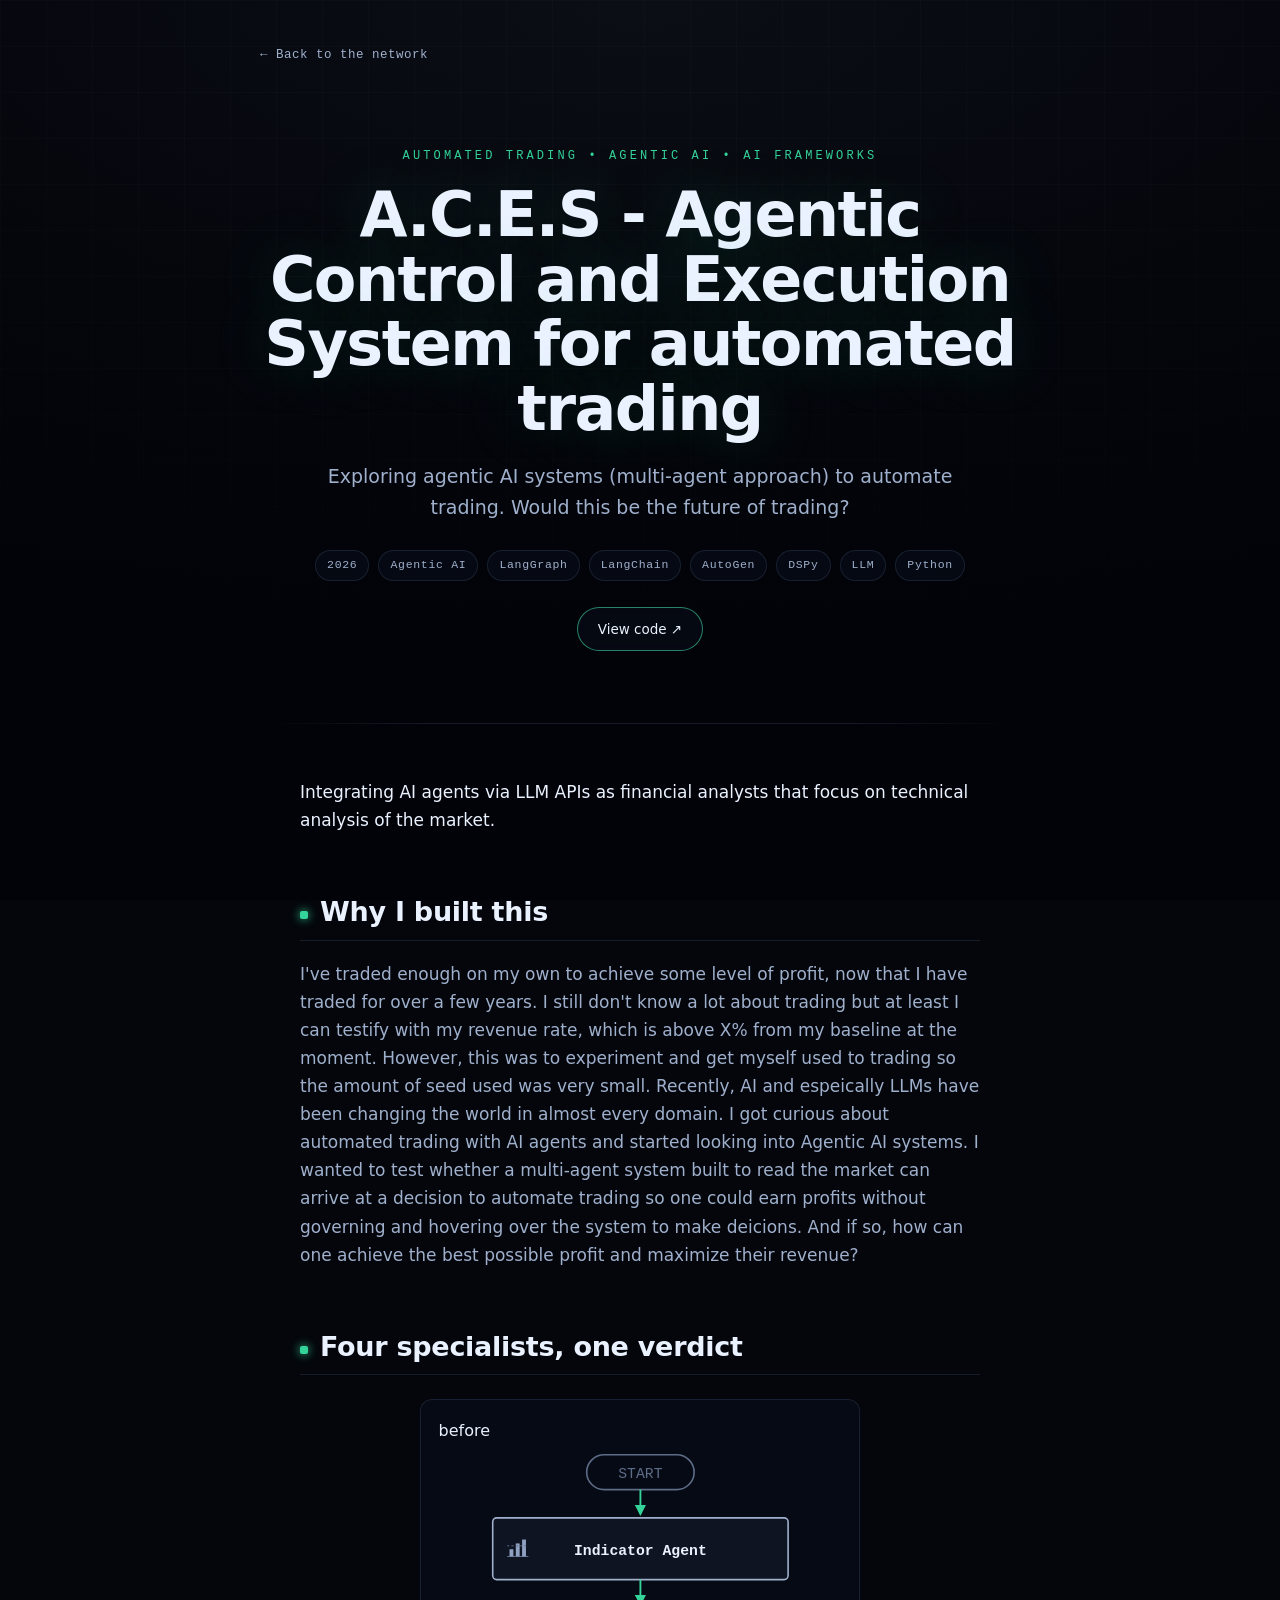
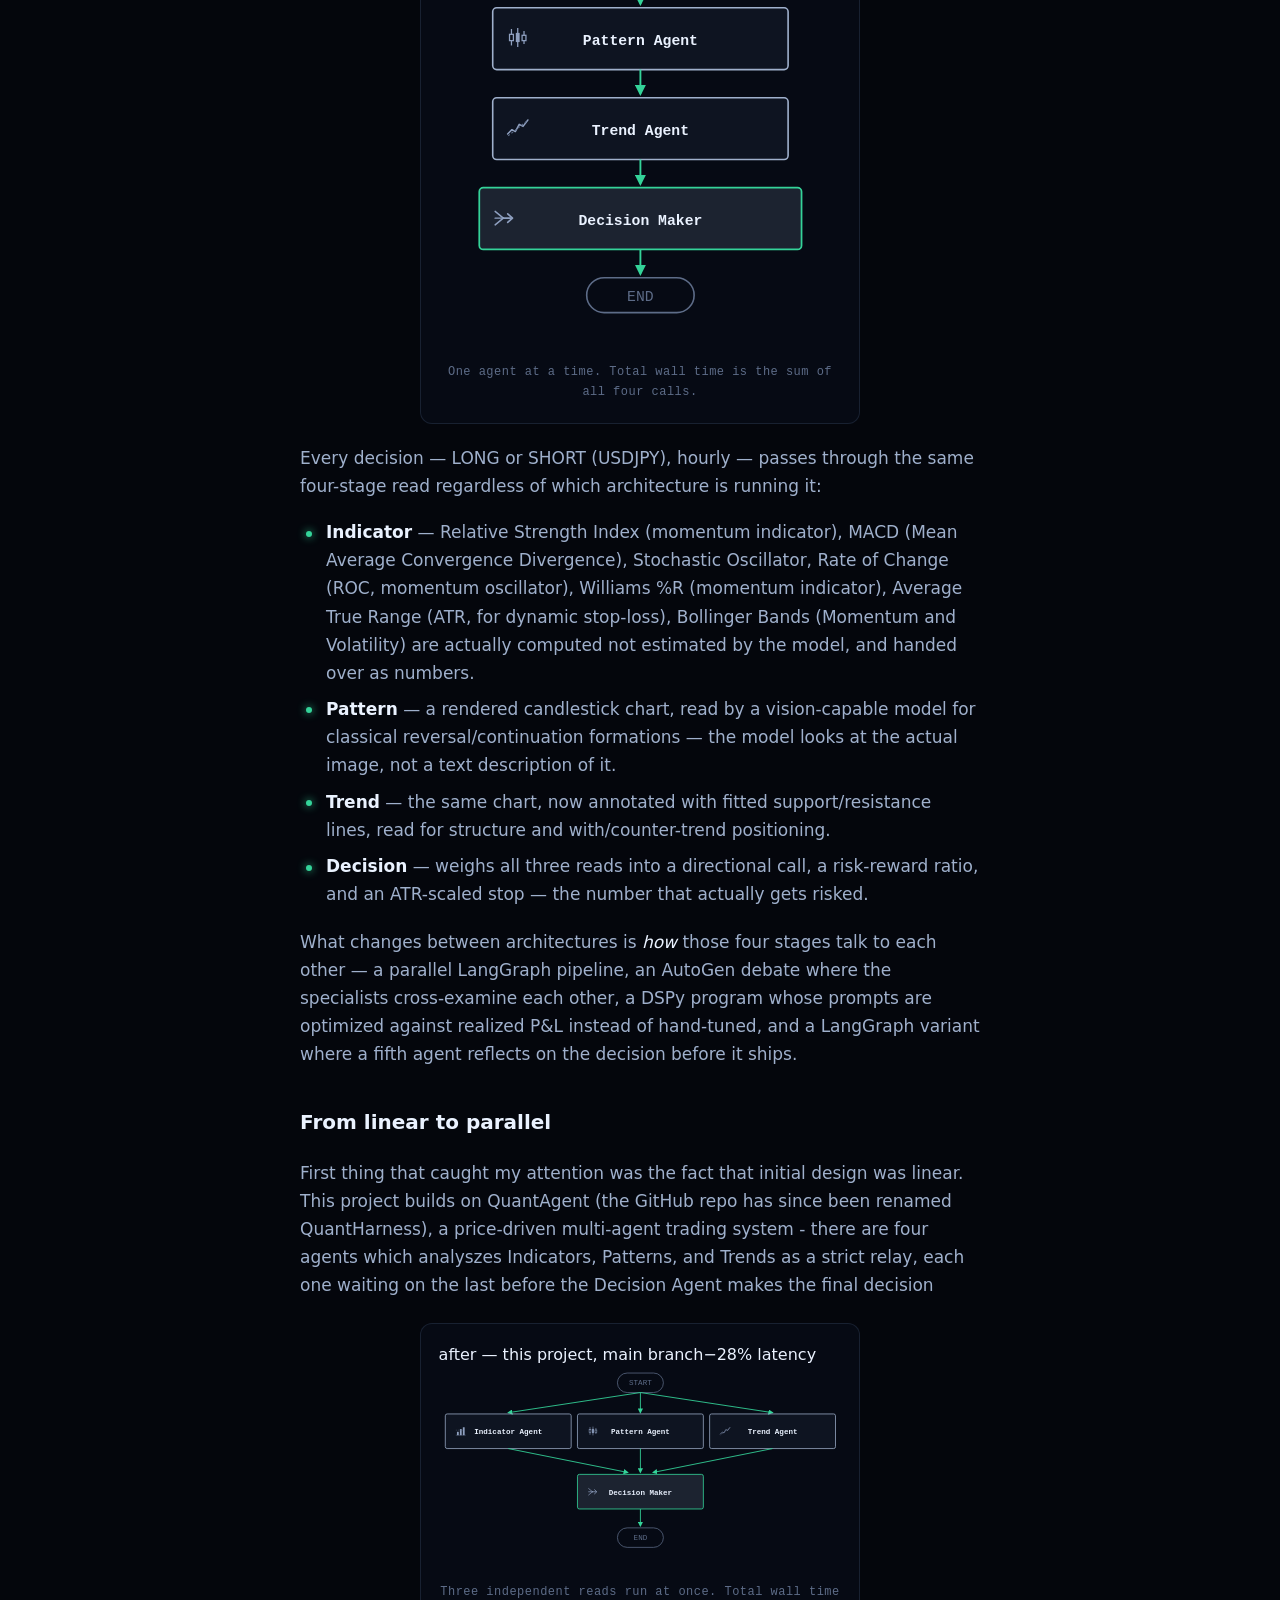
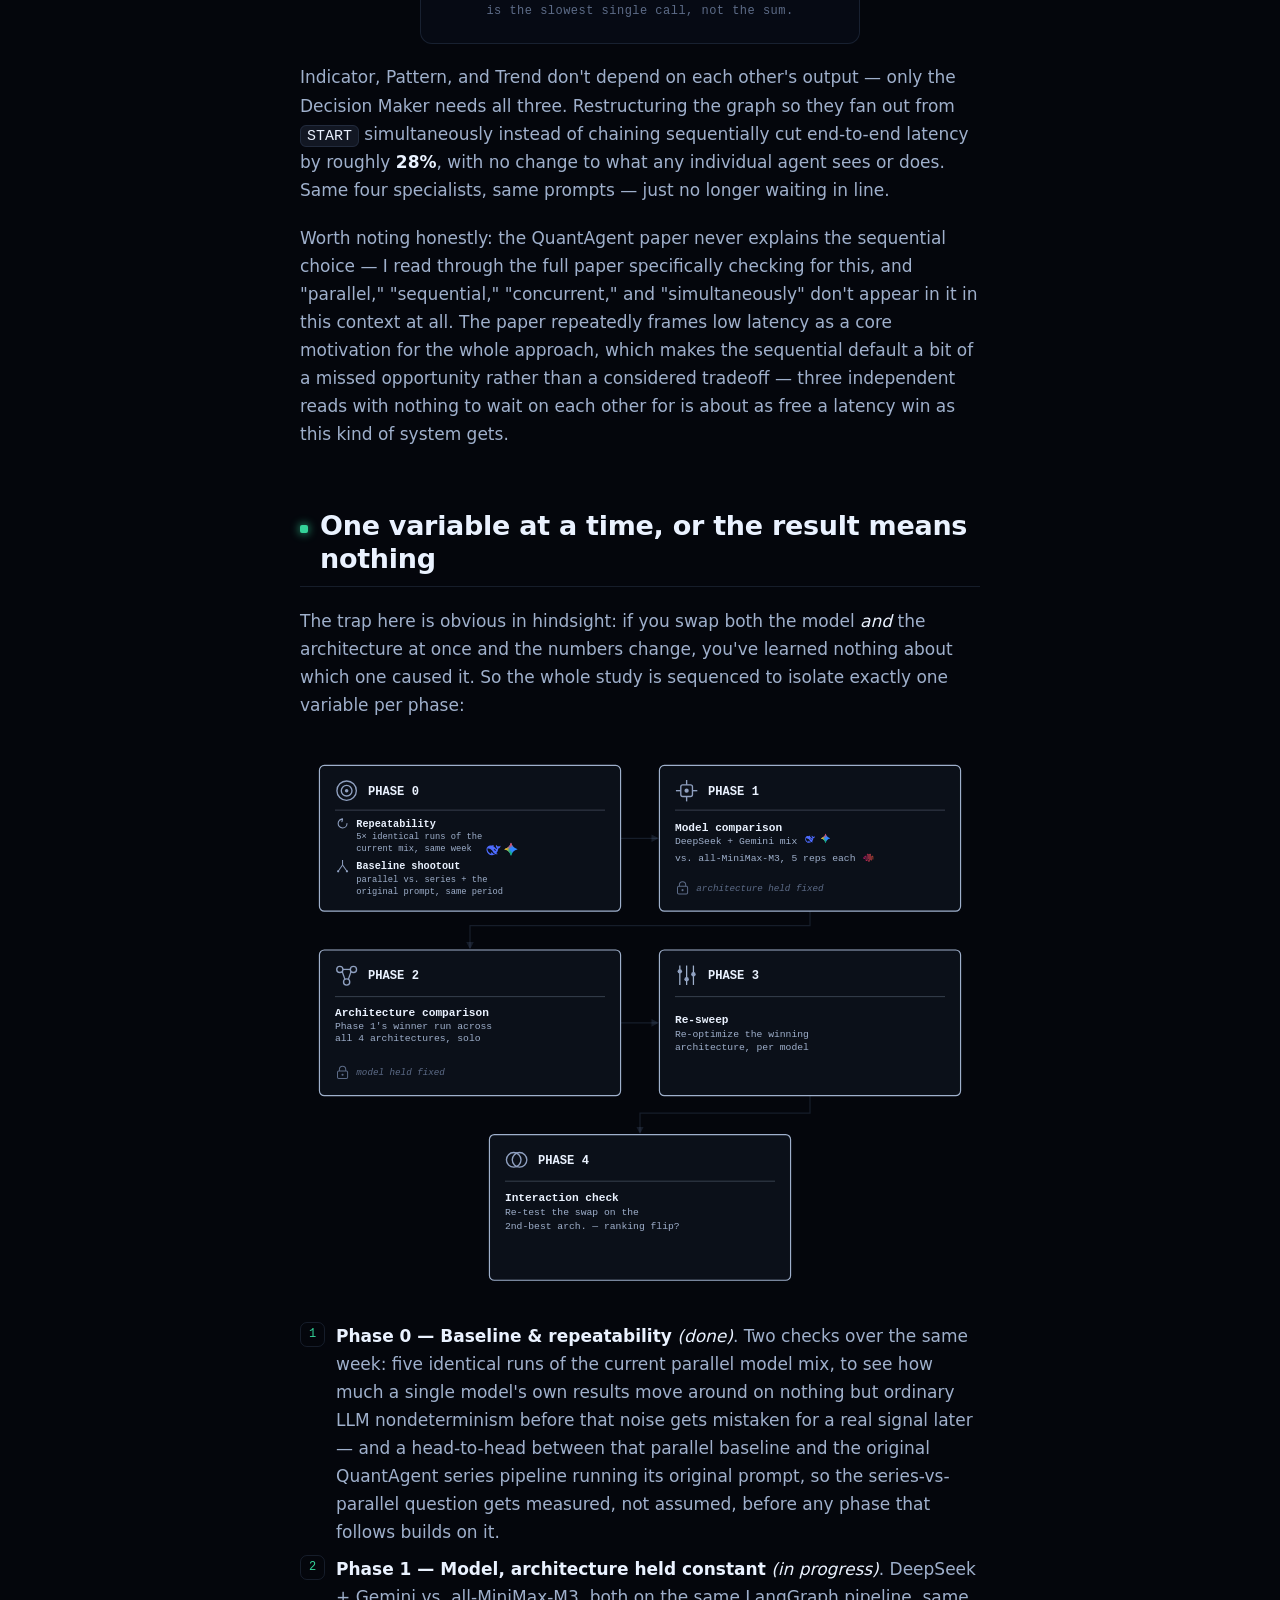
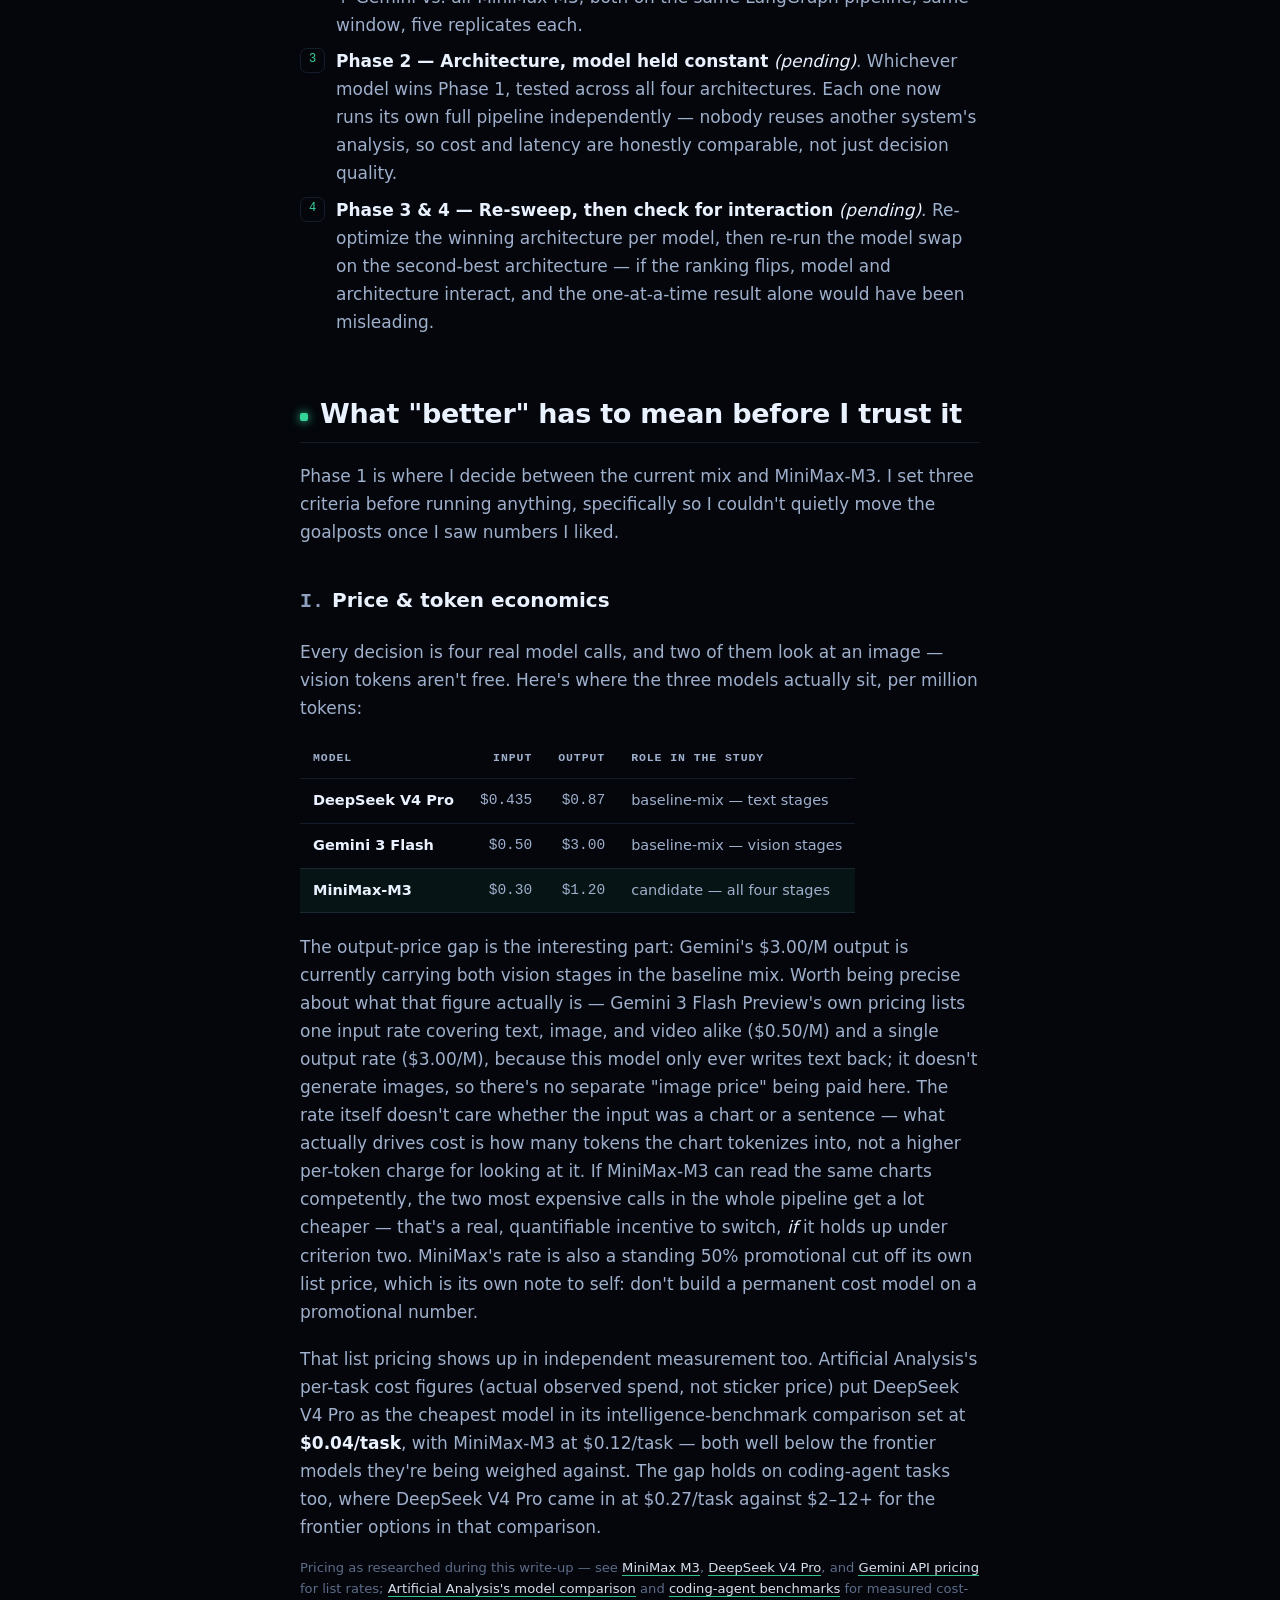
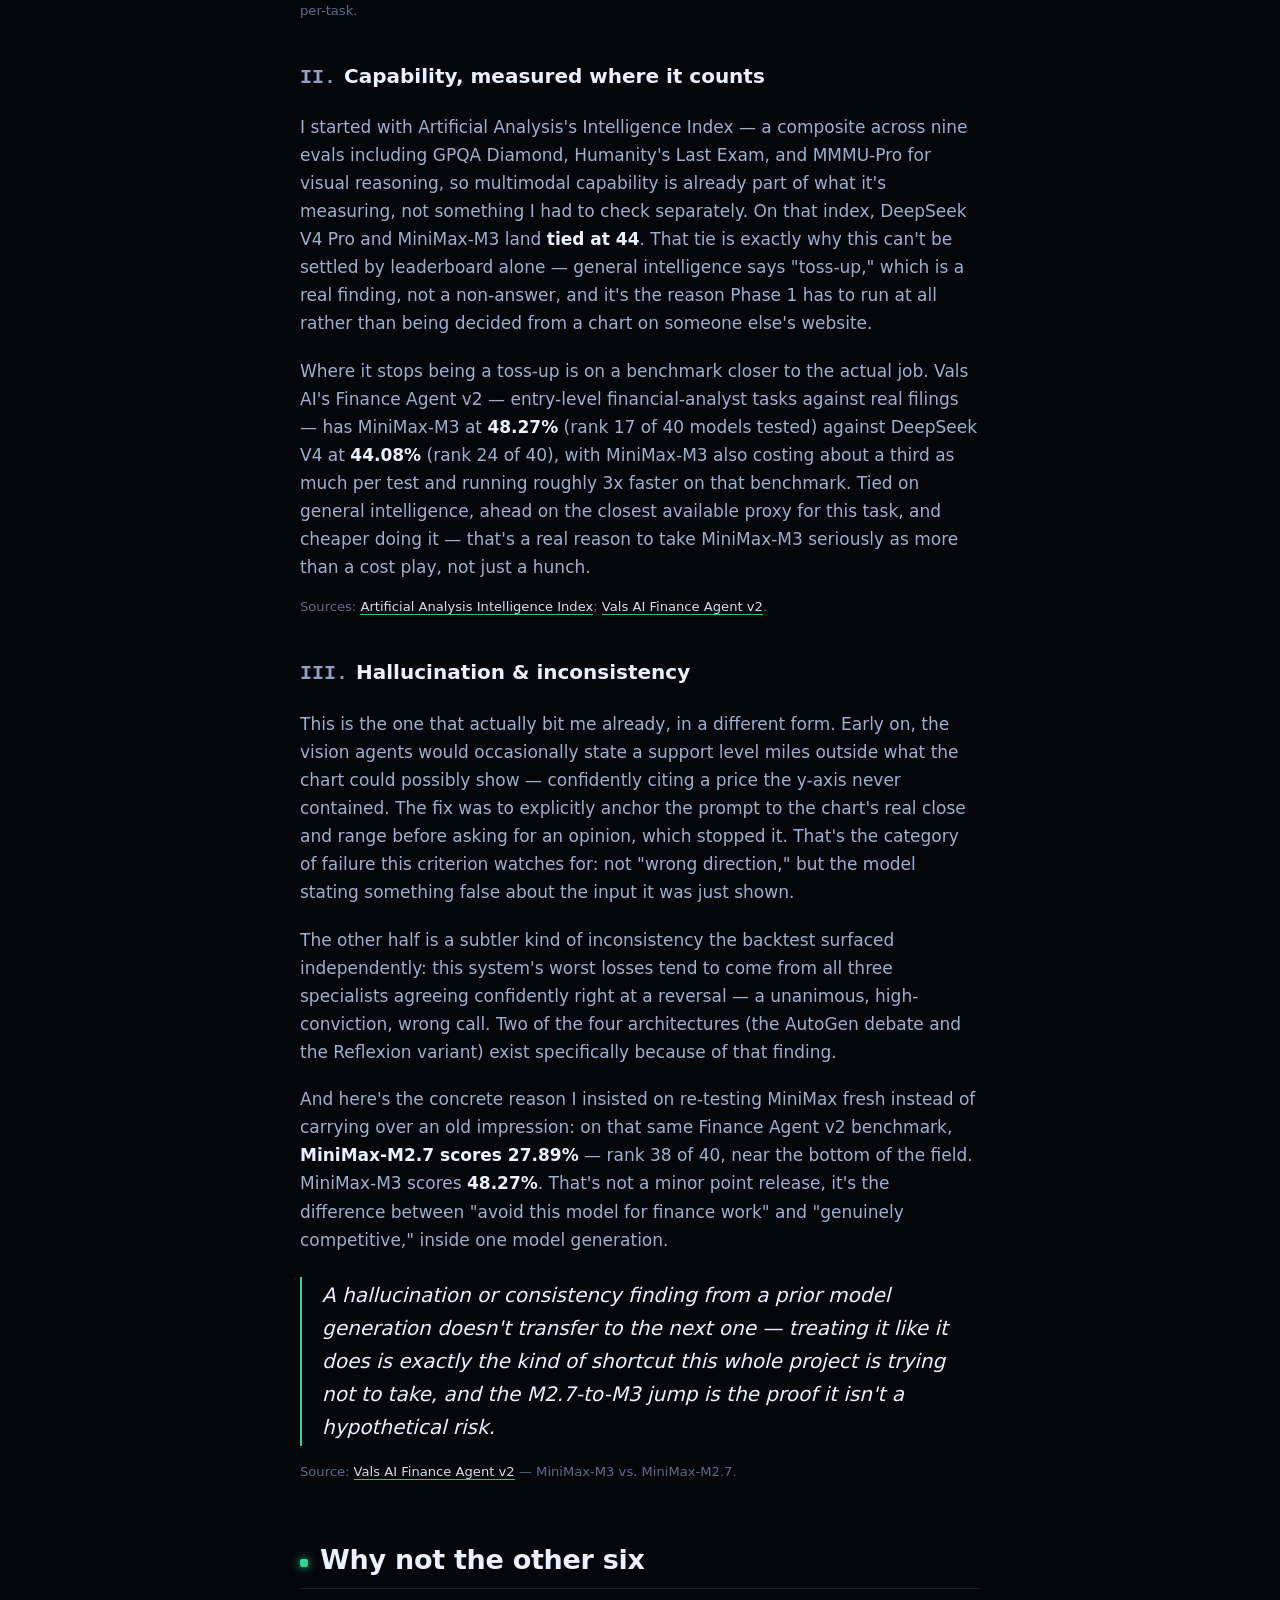
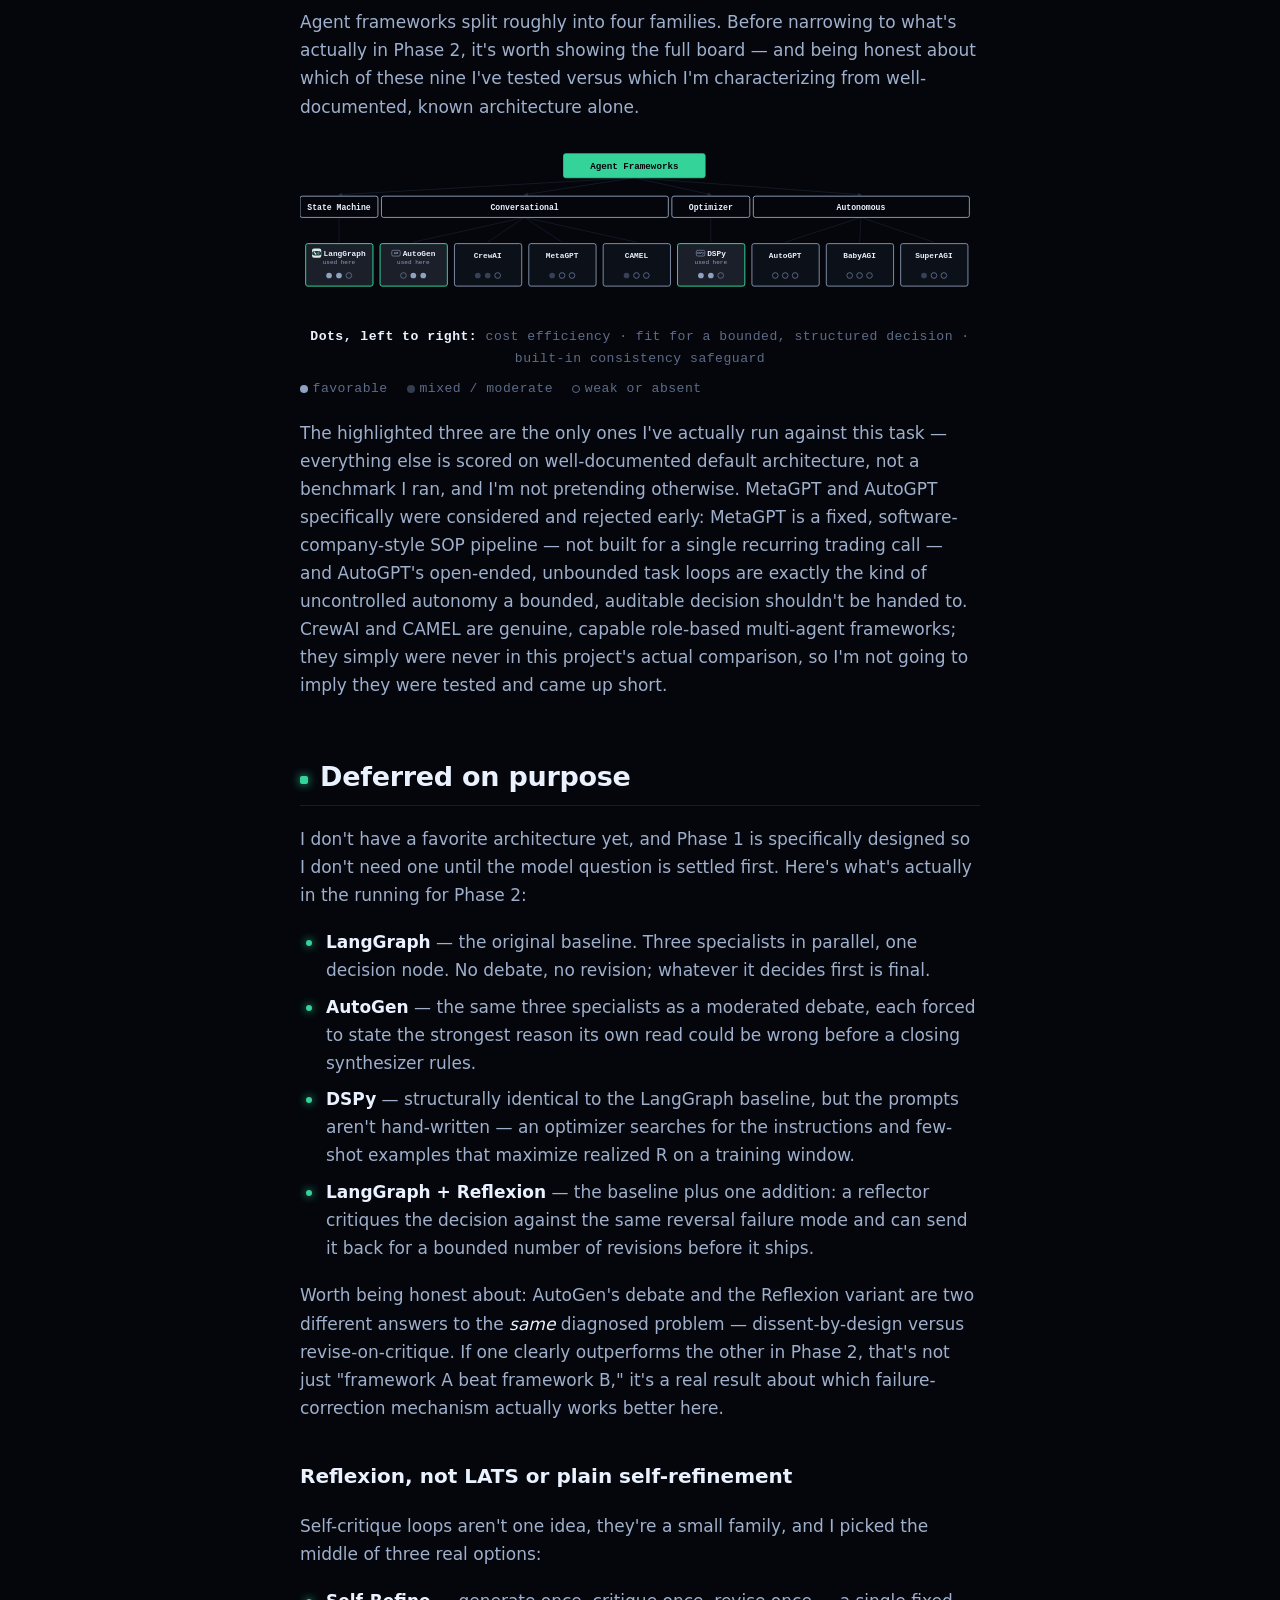
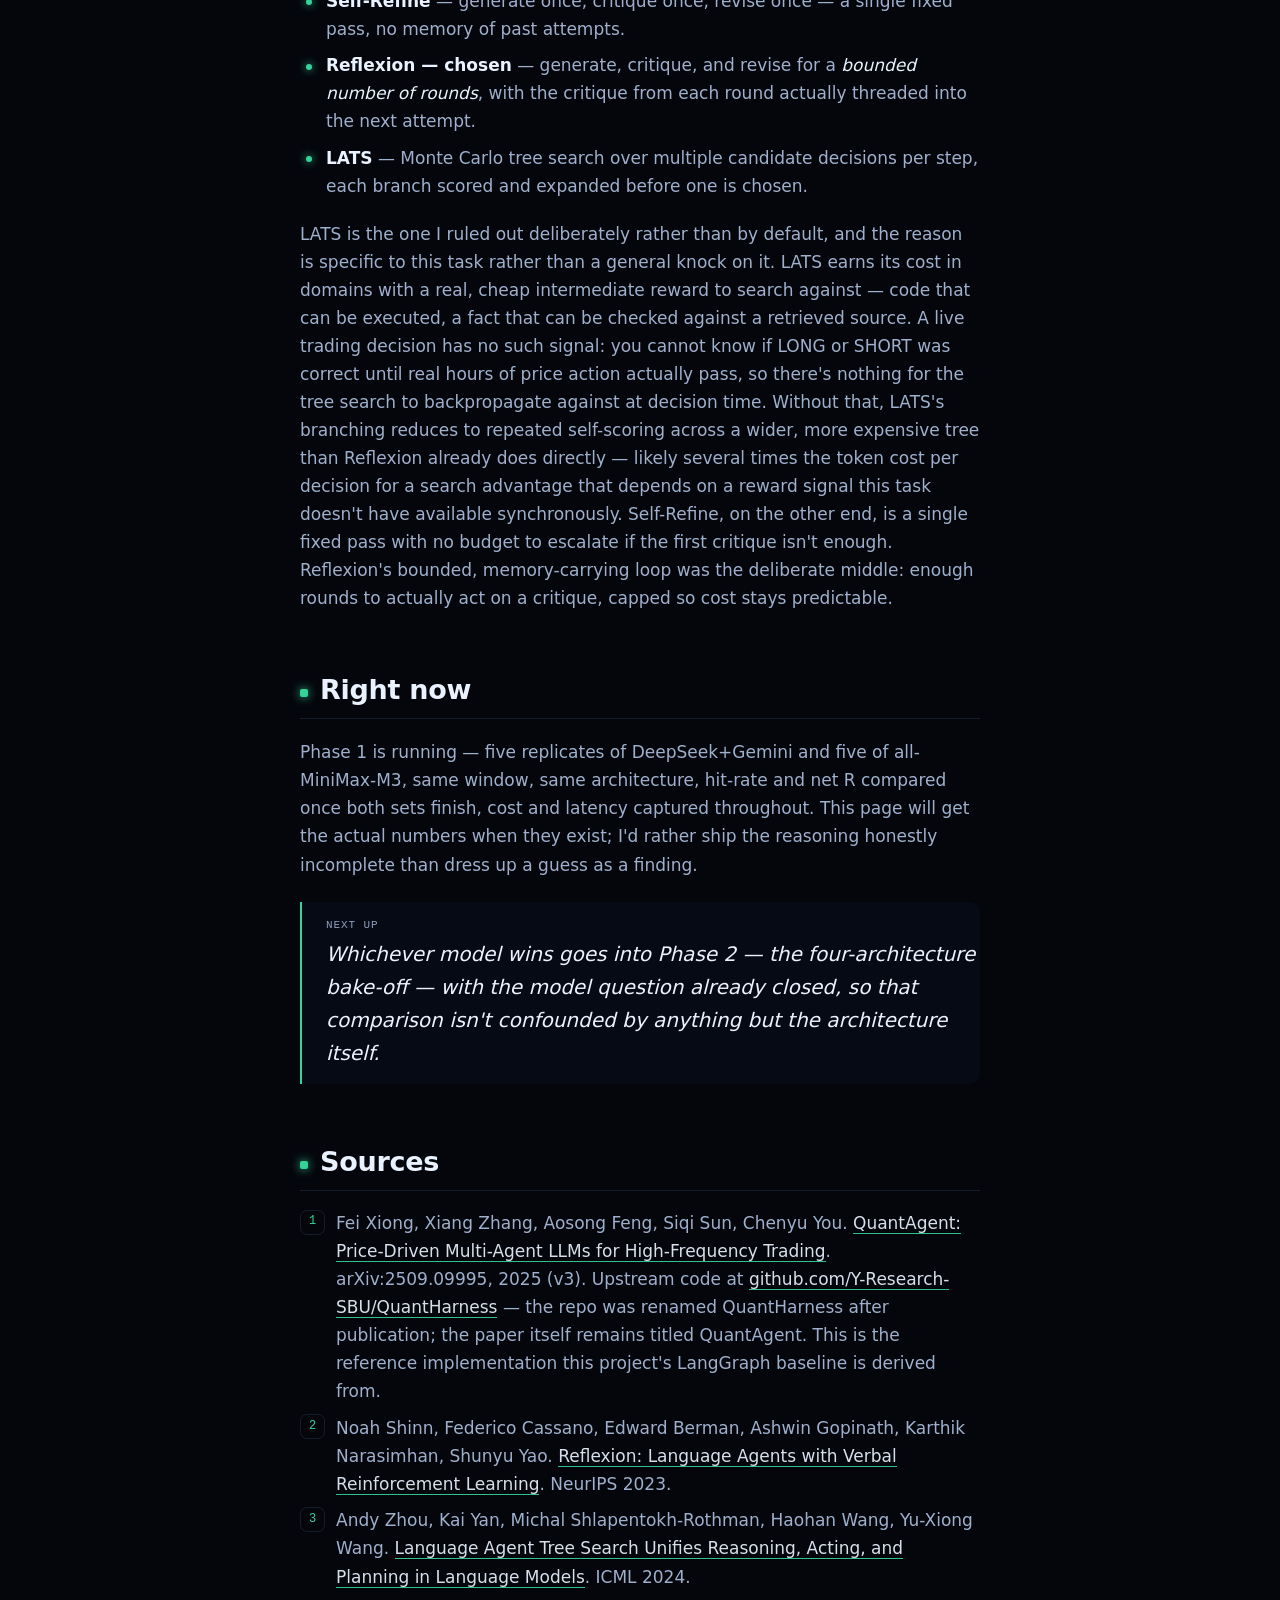
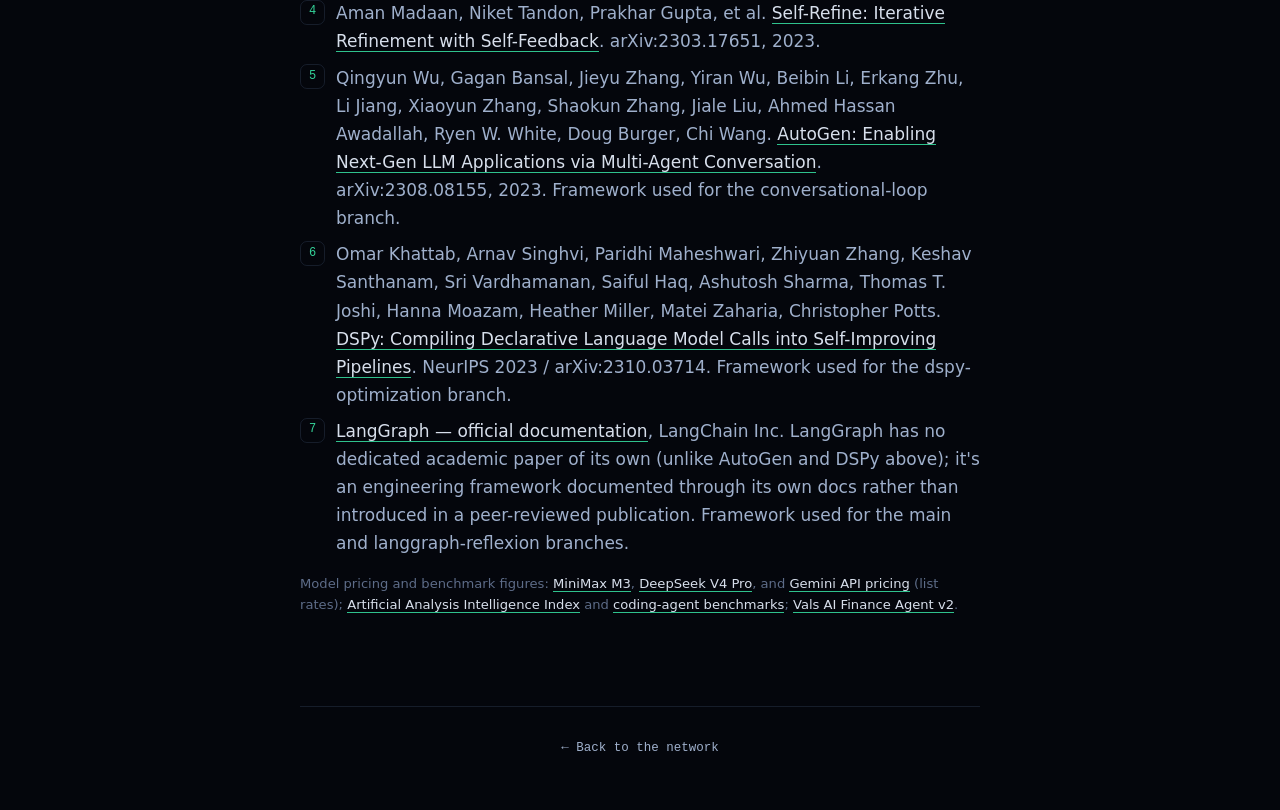
==== commit 3b5c490b: "Add agent and framework icons to the ACES diagrams; use vendor brand colors Draw four specialist ico" ====
--- a/projects/aces/index.html
+++ b/projects/aces/index.html
@@ -99,6 +99,36 @@
             <marker id="arrowB" viewBox="0 0 10 10" refX="8" refY="5" markerWidth="6" markerHeight="6" orient="auto-start-reverse">
               <path d="M0,0 L10,5 L0,10 z" fill="var(--accent)"></path>
             </marker>
+            <!-- icons for the four specialists, reused here and in the fan-out diagram below -->
+            <g id="icon-indicator">
+              <line x1="1" y1="20.5" x2="23" y2="20.5" stroke="var(--ink-dim)" stroke-width="1.1"></line>
+              <rect x="3.5" y="13" width="4" height="7.5" fill="var(--accent-ink)"></rect>
+              <rect x="10" y="7" width="4" height="13.5" fill="var(--accent-ink)"></rect>
+              <rect x="16.5" y="3" width="4" height="17.5" fill="var(--accent-ink)"></rect>
+              <line x1="1" y1="9.5" x2="23" y2="9.5" stroke="var(--ink-dim)" stroke-width="1" stroke-dasharray="2.3 2.1"></line>
+            </g>
+            <g id="icon-pattern">
+              <line x1="5.5" y1="2.5" x2="5.5" y2="8" stroke="var(--accent-ink)" stroke-width="1.3"></line>
+              <rect x="3.5" y="8" width="4" height="6.5" fill="none" stroke="var(--accent-ink)" stroke-width="1.3"></rect>
+              <line x1="5.5" y1="14.5" x2="5.5" y2="19.5" stroke="var(--accent-ink)" stroke-width="1.3"></line>
+              <line x1="12" y1="1.5" x2="12" y2="6.5" stroke="var(--accent-ink)" stroke-width="1.3"></line>
+              <rect x="10" y="6.5" width="4" height="9.5" fill="var(--accent-ink)"></rect>
+              <line x1="12" y1="16" x2="12" y2="21" stroke="var(--accent-ink)" stroke-width="1.3"></line>
+              <line x1="18.5" y1="4.5" x2="18.5" y2="9" stroke="var(--accent-ink)" stroke-width="1.3"></line>
+              <rect x="16.5" y="9" width="4" height="5.5" fill="none" stroke="var(--accent-ink)" stroke-width="1.3"></rect>
+              <line x1="18.5" y1="14.5" x2="18.5" y2="18" stroke="var(--accent-ink)" stroke-width="1.3"></line>
+            </g>
+            <g id="icon-trend">
+              <polyline points="1.5,18 6,13.5 9.5,15.5 13.5,8 17.5,10.2 22.5,3.5" fill="none" stroke="var(--accent-ink)" stroke-width="1.5" stroke-linecap="round" stroke-linejoin="round"></polyline>
+              <line x1="2" y1="20" x2="21" y2="5" stroke="var(--ink-dim)" stroke-width="1.1" stroke-dasharray="2.3 2.1"></line>
+            </g>
+            <g id="icon-decision">
+              <line x1="2.5" y1="5" x2="11" y2="12" stroke="var(--accent-ink)" stroke-width="1.5" stroke-linecap="round"></line>
+              <line x1="2.5" y1="12" x2="11" y2="12" stroke="var(--accent-ink)" stroke-width="1.5" stroke-linecap="round"></line>
+              <line x1="2.5" y1="19" x2="11" y2="12" stroke="var(--accent-ink)" stroke-width="1.5" stroke-linecap="round"></line>
+              <line x1="11" y1="12" x2="19" y2="12" stroke="var(--accent-ink)" stroke-width="1.7" stroke-linecap="round"></line>
+              <path d="M15.5,7.5 L20.5,12 L15.5,16.5" fill="none" stroke="var(--accent-ink)" stroke-width="1.7" stroke-linecap="round" stroke-linejoin="round"></path>
+            </g>
           </defs>
           <g font-family="ui-monospace, Consolas, monospace" font-size="11">
             <rect x="110" y="8" width="80" height="26" rx="13" fill="none" stroke="var(--muted)" stroke-width="1.2"></rect>
@@ -106,18 +136,22 @@
             <line x1="150" y1="34" x2="150" y2="52" stroke="var(--accent)" stroke-width="1.4" marker-end="url(#arrowB)"></line>
 
             <rect x="40" y="55" width="220" height="46" rx="3" fill="var(--surface-2)" stroke="var(--ink-soft)" stroke-width="1.2"></rect>
+            <use href="#icon-indicator" transform="translate(50,69) scale(0.72)"></use>
             <text x="150" y="83" text-anchor="middle" fill="var(--ink)" font-weight="600">Indicator Agent</text>
             <line x1="150" y1="101" x2="150" y2="119" stroke="var(--accent)" stroke-width="1.4" marker-end="url(#arrowB)"></line>
 
             <rect x="40" y="122" width="220" height="46" rx="3" fill="var(--surface-2)" stroke="var(--ink-soft)" stroke-width="1.2"></rect>
+            <use href="#icon-pattern" transform="translate(50,136) scale(0.72)"></use>
             <text x="150" y="150" text-anchor="middle" fill="var(--ink)" font-weight="600">Pattern Agent</text>
             <line x1="150" y1="168" x2="150" y2="186" stroke="var(--accent)" stroke-width="1.4" marker-end="url(#arrowB)"></line>
 
             <rect x="40" y="189" width="220" height="46" rx="3" fill="var(--surface-2)" stroke="var(--ink-soft)" stroke-width="1.2"></rect>
+            <use href="#icon-trend" transform="translate(50,203) scale(0.72)"></use>
             <text x="150" y="217" text-anchor="middle" fill="var(--ink)" font-weight="600">Trend Agent</text>
             <line x1="150" y1="235" x2="150" y2="253" stroke="var(--accent)" stroke-width="1.4" marker-end="url(#arrowB)"></line>
 
             <rect x="30" y="256" width="240" height="46" rx="3" fill="var(--accent-soft)" stroke="var(--accent)" stroke-width="1.3"></rect>
+            <use href="#icon-decision" transform="translate(40,270) scale(0.72)"></use>
             <text x="150" y="284" text-anchor="middle" fill="var(--ink)" font-weight="600">Decision Maker</text>
             <line x1="150" y1="302" x2="150" y2="320" stroke="var(--accent)" stroke-width="1.4" marker-end="url(#arrowB)"></line>
 
@@ -158,12 +192,15 @@
             <line x1="320" y1="39" x2="530" y2="71" stroke="var(--accent)" stroke-width="1.4" marker-end="url(#arrowA)"></line>
 
             <rect x="10" y="73" width="200" height="55" rx="3" fill="var(--surface-2)" stroke="var(--ink-soft)" stroke-width="1.2"></rect>
+            <use href="#icon-indicator" transform="translate(26,92) scale(0.72)"></use>
             <text x="110" y="105" text-anchor="middle" fill="var(--ink)" font-weight="600">Indicator Agent</text>
 
             <rect x="220" y="73" width="200" height="55" rx="3" fill="var(--surface-2)" stroke="var(--ink-soft)" stroke-width="1.2"></rect>
+            <use href="#icon-pattern" transform="translate(236,92) scale(0.72)"></use>
             <text x="320" y="105" text-anchor="middle" fill="var(--ink)" font-weight="600">Pattern Agent</text>
 
             <rect x="430" y="73" width="200" height="55" rx="3" fill="var(--surface-2)" stroke="var(--ink-soft)" stroke-width="1.2"></rect>
+            <use href="#icon-trend" transform="translate(446,92) scale(0.72)"></use>
             <text x="530" y="105" text-anchor="middle" fill="var(--ink)" font-weight="600">Trend Agent</text>
 
             <line x1="110" y1="128" x2="300" y2="166" stroke="var(--accent)" stroke-width="1.4" marker-end="url(#arrowA)"></line>
@@ -171,6 +208,7 @@
             <line x1="530" y1="128" x2="340" y2="166" stroke="var(--accent)" stroke-width="1.4" marker-end="url(#arrowA)"></line>
 
             <rect x="220" y="169" width="200" height="55" rx="3" fill="var(--accent-soft)" stroke="var(--accent)" stroke-width="1.3"></rect>
+            <use href="#icon-decision" transform="translate(236,188) scale(0.72)"></use>
             <text x="320" y="201" text-anchor="middle" fill="var(--ink)" font-weight="600">Decision Maker</text>
 
             <line x1="320" y1="224" x2="320" y2="251" stroke="var(--accent)" stroke-width="1.4" marker-end="url(#arrowA)"></line>
@@ -244,18 +282,21 @@
             <circle cx="5" cy="20" r="1.8" fill="var(--accent-ink)"></circle>
             <circle cx="19" cy="20" r="1.8" fill="var(--accent-ink)"></circle>
           </g>
-          <!-- provider marks: official icons, MIT-licensed from lobehub/lobe-icons
-               (github.com/lobehub/lobe-icons, packages/static-svg/icons) — original
-               viewBox 0 0 24 24, fill="currentColor", recolored to var(--accent-ink)
-               to match this diagram's palette. Copyright (c) 2023 LobeHub. -->
-          <g id="icon-deepseek" fill="var(--accent-ink)" fill-rule="evenodd">
-            <path d="M23.748 4.482c-.254-.124-.364.113-.512.234-.051.039-.094.09-.137.136-.372.397-.806.657-1.373.626-.829-.046-1.537.214-2.163.848-.133-.782-.575-1.248-1.247-1.548-.352-.156-.708-.311-.955-.65-.172-.241-.219-.51-.305-.774-.055-.16-.11-.323-.293-.35-.2-.031-.278.136-.356.276-.313.572-.434 1.202-.422 1.84.027 1.436.633 2.58 1.838 3.393.137.093.172.187.129.323-.082.28-.18.552-.266.833-.055.179-.137.217-.329.14a5.526 5.526 0 01-1.736-1.18c-.857-.828-1.631-1.742-2.597-2.458a11.365 11.365 0 00-.689-.471c-.985-.957.13-1.743.388-1.836.27-.098.093-.432-.779-.428-.872.004-1.67.295-2.687.684a3.055 3.055 0 01-.465.137 9.597 9.597 0 00-2.883-.102c-1.885.21-3.39 1.102-4.497 2.623C.082 8.606-.231 10.684.152 12.85c.403 2.284 1.569 4.175 3.36 5.653 1.858 1.533 3.997 2.284 6.438 2.14 1.482-.085 3.133-.284 4.994-1.86.47.234.962.327 1.78.397.63.059 1.236-.03 1.705-.128.735-.156.684-.837.419-.961-2.155-1.004-1.682-.595-2.113-.926 1.096-1.296 2.746-2.642 3.392-7.003.05-.347.007-.565 0-.845-.004-.17.035-.237.23-.256a4.173 4.173 0 001.545-.475c1.396-.763 1.96-2.015 2.093-3.517.02-.23-.004-.467-.247-.588zM11.581 18c-2.089-1.642-3.102-2.183-3.52-2.16-.392.024-.321.471-.235.763.09.288.207.486.371.739.114.167.192.416-.113.603-.673.416-1.842-.14-1.897-.167-1.361-.802-2.5-1.86-3.301-3.307-.774-1.393-1.224-2.887-1.298-4.482-.02-.386.093-.522.477-.592a4.696 4.696 0 011.529-.039c2.132.312 3.946 1.265 5.468 2.774.868.86 1.525 1.887 2.202 2.891.72 1.066 1.494 2.082 2.48 2.914.348.292.625.514.891.677-.802.09-2.14.11-3.054-.614zm1-6.44a.306.306 0 01.415-.287.302.302 0 01.2.288.306.306 0 01-.31.307.303.303 0 01-.304-.308zm3.11 1.596c-.2.081-.399.151-.59.16a1.245 1.245 0 01-.798-.254c-.274-.23-.47-.358-.552-.758a1.73 1.73 0 01.016-.588c.07-.327-.008-.537-.239-.727-.187-.156-.426-.199-.688-.199a.559.559 0 01-.254-.078c-.11-.054-.2-.19-.114-.358.028-.054.16-.186.192-.21.356-.202.767-.136 1.146.016.352.144.618.408 1.001.782.391.451.462.576.685.914.176.265.336.537.445.848.067.195-.019.354-.25.452z"></path>
-          </g>
-          <g id="icon-gemini" fill="var(--accent-ink)" fill-rule="evenodd">
-            <path d="M20.616 10.835a14.147 14.147 0 01-4.45-3.001 14.111 14.111 0 01-3.678-6.452.503.503 0 00-.975 0 14.134 14.134 0 01-3.679 6.452 14.155 14.155 0 01-4.45 3.001c-.65.28-1.318.505-2.002.678a.502.502 0 000 .975c.684.172 1.35.397 2.002.677a14.147 14.147 0 014.45 3.001 14.112 14.112 0 013.679 6.453.502.502 0 00.975 0c.172-.685.397-1.351.677-2.003a14.145 14.145 0 013.001-4.45 14.113 14.113 0 016.453-3.678.503.503 0 000-.975 13.245 13.245 0 01-2.003-.678z"></path>
-          </g>
-          <g id="icon-minimax" fill="var(--accent-ink)" fill-rule="evenodd">
-            <path d="M16.278 2c1.156 0 2.093.927 2.093 2.07v12.501a.74.74 0 00.744.709.74.74 0 00.743-.709V9.099a2.06 2.06 0 012.071-2.049A2.06 2.06 0 0124 9.1v6.561a.649.649 0 01-.652.645.649.649 0 01-.653-.645V9.1a.762.762 0 00-.766-.758.762.762 0 00-.766.758v7.472a2.037 2.037 0 01-2.048 2.026 2.037 2.037 0 01-2.048-2.026v-12.5a.785.785 0 00-.788-.753.785.785 0 00-.789.752l-.001 15.904A2.037 2.037 0 0113.441 22a2.037 2.037 0 01-2.048-2.026V18.04c0-.356.292-.645.652-.645.36 0 .652.289.652.645v1.934c0 .263.142.506.372.638.23.131.514.131.744 0a.734.734 0 00.372-.638V4.07c0-1.143.937-2.07 2.093-2.07zm-5.674 0c1.156 0 2.093.927 2.093 2.07v11.523a.648.648 0 01-.652.645.648.648 0 01-.652-.645V4.07a.785.785 0 00-.789-.78.785.785 0 00-.789.78v14.013a2.06 2.06 0 01-2.07 2.048 2.06 2.06 0 01-2.071-2.048V9.1a.762.762 0 00-.766-.758.762.762 0 00-.766.758v3.8a2.06 2.06 0 01-2.071 2.049A2.06 2.06 0 010 12.9v-1.378c0-.357.292-.646.652-.646.36 0 .653.29.653.646V12.9c0 .418.343.757.766.757s.766-.339.766-.757V9.099a2.06 2.06 0 012.07-2.048 2.06 2.06 0 012.071 2.048v8.984c0 .419.343.758.767.758.423 0 .766-.339.766-.758V4.07c0-1.143.937-2.07 2.093-2.07z"></path>
+          <!-- provider + framework marks: official icons, MIT-licensed from
+               lobehub/lobe-icons (github.com/lobehub/lobe-icons,
+               packages/static-svg/icons), the *-color.svg variants, used
+               unmodified at their original viewBox 0 0 24 24 so each vendor's
+               own brand colors are preserved. Copyright (c) 2023 LobeHub.
+               AutoGen and DSPy have no icon in that set, so they use plain
+               lettermark badges drawn in this page's own style instead. -->
+          <g id="icon-deepseek">
+            <title>DeepSeek</title><path d="M23.748 4.482c-.254-.124-.364.113-.512.234-.051.039-.094.09-.137.136-.372.397-.806.657-1.373.626-.829-.046-1.537.214-2.163.848-.133-.782-.575-1.248-1.247-1.548-.352-.156-.708-.311-.955-.65-.172-.241-.219-.51-.305-.774-.055-.16-.11-.323-.293-.35-.2-.031-.278.136-.356.276-.313.572-.434 1.202-.422 1.84.027 1.436.633 2.58 1.838 3.393.137.093.172.187.129.323-.082.28-.18.552-.266.833-.055.179-.137.217-.329.14a5.526 5.526 0 01-1.736-1.18c-.857-.828-1.631-1.742-2.597-2.458a11.365 11.365 0 00-.689-.471c-.985-.957.13-1.743.388-1.836.27-.098.093-.432-.779-.428-.872.004-1.67.295-2.687.684a3.055 3.055 0 01-.465.137 9.597 9.597 0 00-2.883-.102c-1.885.21-3.39 1.102-4.497 2.623C.082 8.606-.231 10.684.152 12.85c.403 2.284 1.569 4.175 3.36 5.653 1.858 1.533 3.997 2.284 6.438 2.14 1.482-.085 3.133-.284 4.994-1.86.47.234.962.327 1.78.397.63.059 1.236-.03 1.705-.128.735-.156.684-.837.419-.961-2.155-1.004-1.682-.595-2.113-.926 1.096-1.296 2.746-2.642 3.392-7.003.05-.347.007-.565 0-.845-.004-.17.035-.237.23-.256a4.173 4.173 0 001.545-.475c1.396-.763 1.96-2.015 2.093-3.517.02-.23-.004-.467-.247-.588zM11.581 18c-2.089-1.642-3.102-2.183-3.52-2.16-.392.024-.321.471-.235.763.09.288.207.486.371.739.114.167.192.416-.113.603-.673.416-1.842-.14-1.897-.167-1.361-.802-2.5-1.86-3.301-3.307-.774-1.393-1.224-2.887-1.298-4.482-.02-.386.093-.522.477-.592a4.696 4.696 0 011.529-.039c2.132.312 3.946 1.265 5.468 2.774.868.86 1.525 1.887 2.202 2.891.72 1.066 1.494 2.082 2.48 2.914.348.292.625.514.891.677-.802.09-2.14.11-3.054-.614zm1-6.44a.306.306 0 01.415-.287.302.302 0 01.2.288.306.306 0 01-.31.307.303.303 0 01-.304-.308zm3.11 1.596c-.2.081-.399.151-.59.16a1.245 1.245 0 01-.798-.254c-.274-.23-.47-.358-.552-.758a1.73 1.73 0 01.016-.588c.07-.327-.008-.537-.239-.727-.187-.156-.426-.199-.688-.199a.559.559 0 01-.254-.078c-.11-.054-.2-.19-.114-.358.028-.054.16-.186.192-.21.356-.202.767-.136 1.146.016.352.144.618.408 1.001.782.391.451.462.576.685.914.176.265.336.537.445.848.067.195-.019.354-.25.452z" fill="#4D6BFE"></path>
+          </g>
+          <g id="icon-gemini">
+            <title>Gemini</title><path d="M20.616 10.835a14.147 14.147 0 01-4.45-3.001 14.111 14.111 0 01-3.678-6.452.503.503 0 00-.975 0 14.134 14.134 0 01-3.679 6.452 14.155 14.155 0 01-4.45 3.001c-.65.28-1.318.505-2.002.678a.502.502 0 000 .975c.684.172 1.35.397 2.002.677a14.147 14.147 0 014.45 3.001 14.112 14.112 0 013.679 6.453.502.502 0 00.975 0c.172-.685.397-1.351.677-2.003a14.145 14.145 0 013.001-4.45 14.113 14.113 0 016.453-3.678.503.503 0 000-.975 13.245 13.245 0 01-2.003-.678z" fill="#3186FF"></path><path d="M20.616 10.835a14.147 14.147 0 01-4.45-3.001 14.111 14.111 0 01-3.678-6.452.503.503 0 00-.975 0 14.134 14.134 0 01-3.679 6.452 14.155 14.155 0 01-4.45 3.001c-.65.28-1.318.505-2.002.678a.502.502 0 000 .975c.684.172 1.35.397 2.002.677a14.147 14.147 0 014.45 3.001 14.112 14.112 0 013.679 6.453.502.502 0 00.975 0c.172-.685.397-1.351.677-2.003a14.145 14.145 0 013.001-4.45 14.113 14.113 0 016.453-3.678.503.503 0 000-.975 13.245 13.245 0 01-2.003-.678z" fill="url(#lobe-icons-gemini-0-_R_0_)"></path><path d="M20.616 10.835a14.147 14.147 0 01-4.45-3.001 14.111 14.111 0 01-3.678-6.452.503.503 0 00-.975 0 14.134 14.134 0 01-3.679 6.452 14.155 14.155 0 01-4.45 3.001c-.65.28-1.318.505-2.002.678a.502.502 0 000 .975c.684.172 1.35.397 2.002.677a14.147 14.147 0 014.45 3.001 14.112 14.112 0 013.679 6.453.502.502 0 00.975 0c.172-.685.397-1.351.677-2.003a14.145 14.145 0 013.001-4.45 14.113 14.113 0 016.453-3.678.503.503 0 000-.975 13.245 13.245 0 01-2.003-.678z" fill="url(#lobe-icons-gemini-1-_R_0_)"></path><path d="M20.616 10.835a14.147 14.147 0 01-4.45-3.001 14.111 14.111 0 01-3.678-6.452.503.503 0 00-.975 0 14.134 14.134 0 01-3.679 6.452 14.155 14.155 0 01-4.45 3.001c-.65.28-1.318.505-2.002.678a.502.502 0 000 .975c.684.172 1.35.397 2.002.677a14.147 14.147 0 014.45 3.001 14.112 14.112 0 013.679 6.453.502.502 0 00.975 0c.172-.685.397-1.351.677-2.003a14.145 14.145 0 013.001-4.45 14.113 14.113 0 016.453-3.678.503.503 0 000-.975 13.245 13.245 0 01-2.003-.678z" fill="url(#lobe-icons-gemini-2-_R_0_)"></path><defs><linearGradient gradientUnits="userSpaceOnUse" id="lobe-icons-gemini-0-_R_0_" x1="7" x2="11" y1="15.5" y2="12"><stop stop-color="#08B962"></stop><stop offset="1" stop-color="#08B962" stop-opacity="0"></stop></linearGradient><linearGradient gradientUnits="userSpaceOnUse" id="lobe-icons-gemini-1-_R_0_" x1="8" x2="11.5" y1="5.5" y2="11"><stop stop-color="#F94543"></stop><stop offset="1" stop-color="#F94543" stop-opacity="0"></stop></linearGradient><linearGradient gradientUnits="userSpaceOnUse" id="lobe-icons-gemini-2-_R_0_" x1="3.5" x2="17.5" y1="13.5" y2="12"><stop stop-color="#FABC12"></stop><stop offset=".46" stop-color="#FABC12" stop-opacity="0"></stop></linearGradient></defs>
+          </g>
+          <g id="icon-minimax">
+            <title>Minimax</title><defs><linearGradient id="lobe-icons-minimax-_R_0_" x1="0%" x2="100.182%" y1="50.057%" y2="50.057%"><stop offset="0%" stop-color="#E2167E"></stop><stop offset="100%" stop-color="#FE603C"></stop></linearGradient></defs><path d="M16.278 2c1.156 0 2.093.927 2.093 2.07v12.501a.74.74 0 00.744.709.74.74 0 00.743-.709V9.099a2.06 2.06 0 012.071-2.049A2.06 2.06 0 0124 9.1v6.561a.649.649 0 01-.652.645.649.649 0 01-.653-.645V9.1a.762.762 0 00-.766-.758.762.762 0 00-.766.758v7.472a2.037 2.037 0 01-2.048 2.026 2.037 2.037 0 01-2.048-2.026v-12.5a.785.785 0 00-.788-.753.785.785 0 00-.789.752l-.001 15.904A2.037 2.037 0 0113.441 22a2.037 2.037 0 01-2.048-2.026V18.04c0-.356.292-.645.652-.645.36 0 .652.289.652.645v1.934c0 .263.142.506.372.638.23.131.514.131.744 0a.734.734 0 00.372-.638V4.07c0-1.143.937-2.07 2.093-2.07zm-5.674 0c1.156 0 2.093.927 2.093 2.07v11.523a.648.648 0 01-.652.645.648.648 0 01-.652-.645V4.07a.785.785 0 00-.789-.78.785.785 0 00-.789.78v14.013a2.06 2.06 0 01-2.07 2.048 2.06 2.06 0 01-2.071-2.048V9.1a.762.762 0 00-.766-.758.762.762 0 00-.766.758v3.8a2.06 2.06 0 01-2.071 2.049A2.06 2.06 0 010 12.9v-1.378c0-.357.292-.646.652-.646.36 0 .653.29.653.646V12.9c0 .418.343.757.766.757s.766-.339.766-.757V9.099a2.06 2.06 0 012.07-2.048 2.06 2.06 0 012.071 2.048v8.984c0 .419.343.758.767.758.423 0 .766-.339.766-.758V4.07c0-1.143.937-2.07 2.093-2.07z" fill="url(#lobe-icons-minimax-_R_0_)" fill-rule="nonzero"></path>
           </g>
         </defs>
         <g font-family="ui-monospace, Consolas, monospace">
@@ -382,6 +423,22 @@
           <marker id="arrowL" viewBox="0 0 10 10" refX="8" refY="5" markerWidth="5" markerHeight="5" orient="auto-start-reverse">
             <path d="M0,0 L10,5 L0,10 z" fill="var(--rule)"></path>
           </marker>
+        
+          <!-- framework marks: langgraph is the MIT-licensed lobe-icons color
+               variant (see attribution above); AutoGen and DSPy have no icon in
+               that set, so they get lettermark badges in this page's own style. -->
+          <g id="icon-langgraph">
+            <rect x="0" y="0" width="24" height="24" rx="5" fill="#dcede7"></rect>
+            <title>LangGraph</title><path clip-rule="evenodd" d="M6.099 6H17.9C21.264 6 24 8.692 24 12s-2.736 6-6.099 6H6.1C2.736 18 0 15.308 0 12s2.736-6 6.099-6zm5.419 9.3c.148.154.367.146.561.106l.002.001c.09-.072-.038-.163-.16-.25-.074-.052-.145-.102-.166-.147.068-.08-.133-.265-.289-.408a1.52 1.52 0 01-.15-.148c-.11-.119-.155-.268-.2-.418-.03-.1-.06-.2-.11-.292-.304-.694-.653-1.383-1.143-1.97-.315-.39-.674-.74-1.033-1.09a19.384 19.384 0 01-.683-.688c-.226-.229-.362-.511-.499-.794-.114-.236-.228-.473-.396-.68-.507-.735-2.107-.936-2.342.104 0 .032-.01.052-.039.073-.13.094-.245.2-.342.327-.238.326-.274.877.022 1.17l.001-.019c.01-.147.02-.286.139-.391.228.193.576.262.841.117.32.45.422.995.525 1.54.085.456.17.912.382 1.316l.014.022c.124.203.25.41.41.587.059.089.178.184.297.279.157.125.314.25.329.359v.143c-.001.285-.002.58.184.813.103.205-.15.41-.352.385-.112.015-.233-.014-.354-.042-.165-.04-.329-.078-.462-.003-.038.04-.091.04-.145.042-.064.002-.129.004-.167.07-.008.019-.026.04-.045.063-.042.05-.087.105-.033.146l.015-.01c.082-.062.16-.12.27-.084-.014.08.039.102.092.123l.027.012a.344.344 0 01-.008.056c-.009.045-.017.088.018.127a.598.598 0 00.046-.054c.037-.046.073-.092.139-.11.144.19.289.111.471.013.206-.111.459-.248.81-.055-.135-.006-.255.01-.345.12-.023.024-.042.052-.002.084.207-.132.294-.085.375-.04.06.032.115.063.212.024l.07-.036c.155-.083.314-.166.499-.137-.139.039-.188.125-.242.218-.026.047-.054.095-.094.14-.021.021-.03.046-.007.08.29-.023.4-.095.548-.192.07-.046.15-.099.261-.154.124-.075.248-.027.368.02.13.05.255.098.371-.014.037-.033.083-.034.129-.034.016 0 .033 0 .05-.002-.037-.19-.24-.188-.448-.186-.24.003-.483.006-.475-.289.222-.149.224-.407.226-.651 0-.06 0-.117.005-.173.163.09.336.16.508.229.162.065.323.13.474.21.158.25.404.58.732.558.008-.026.016-.047.026-.073.019.004.039.008.059.014.086.02.178.044.223-.056zm6.429-2.829c.19.186.447.29.716.29.269 0 .526-.104.716-.29a.98.98 0 00.297-.7.98.98 0 00-.297-.7 1.024 1.024 0 00-1.08-.224l-.58-.831-.405.272.583.835a.978.978 0 00.05 1.348zm-1.817-2.69a1.03 1.03 0 001.056-.095.991.991 0 00.363-.507.97.97 0 00-.016-.62.994.994 0 00-.39-.488 1.028 1.028 0 00-1.298.14.987.987 0 00-.263.856.98.98 0 00.187.42c.095.125.218.225.36.294zm0 5.752a1.032 1.032 0 001.056-.095.991.991 0 00.363-.507.97.97 0 00-.016-.62.994.994 0 00-.39-.488 1.027 1.027 0 00-1.298.14.986.986 0 00-.263.856.98.98 0 00.187.42c.095.125.218.225.36.294zm.93-3.516v-.492h-1.55a.977.977 0 00-.217-.404l.584-.847-.425-.276-.583.847a1.023 1.023 0 00-1.047.23.973.973 0 00-.296.696c0 .261.107.512.296.696a1.023 1.023 0 001.047.23l.583.847.42-.276-.579-.847a.977.977 0 00.217-.404h1.55z" fill="#1C3C3C" fill-rule="evenodd"></path>
+          </g>
+          <g id="icon-autogen">
+            <rect x="1" y="4.5" width="22" height="15" rx="3.5" fill="none" stroke="var(--accent-ink)" stroke-width="1.6"></rect>
+            <text x="12" y="12" text-anchor="middle" dominant-baseline="central" font-family="ui-monospace, Consolas, monospace" font-size="9.5" font-weight="700" fill="var(--accent-ink)">AG</text>
+          </g>
+          <g id="icon-dspy">
+            <rect x="1" y="4.5" width="22" height="15" rx="3.5" fill="none" stroke="var(--accent-ink)" stroke-width="1.6"></rect>
+            <text x="12" y="12" text-anchor="middle" dominant-baseline="central" font-family="ui-monospace, Consolas, monospace" font-size="7" font-weight="700" fill="var(--accent-ink)">DSPy</text>
+          </g>
         </defs>
         <g font-family="ui-monospace, Consolas, monospace">
           <rect x="372" y="8" width="200" height="34" rx="3" fill="var(--accent)" stroke="var(--accent)"></rect>
@@ -413,7 +470,8 @@
 
           <g>
             <rect x="8" y="135" width="95" height="60" rx="3" fill="var(--accent-soft)" stroke="var(--accent)" stroke-width="1.4"></rect>
-            <text x="55" y="152" text-anchor="middle" fill="var(--ink)" font-size="11" font-weight="600">LangGraph</text>
+            <use href="#icon-langgraph" transform="translate(17,142) scale(0.542)"></use>
+            <text x="63" y="152" text-anchor="middle" fill="var(--ink)" font-size="11" font-weight="600">LangGraph</text>
             <text x="55" y="164" text-anchor="middle" fill="var(--accent-ink)" font-size="8.5">used here</text>
             <circle cx="41" cy="180" r="4" fill="var(--up)"></circle>
             <circle cx="55" cy="180" r="4" fill="var(--up)"></circle>
@@ -421,7 +479,8 @@
           </g>
           <g>
             <rect x="113" y="135" width="95" height="60" rx="3" fill="var(--accent-soft)" stroke="var(--accent)" stroke-width="1.4"></rect>
-            <text x="160" y="152" text-anchor="middle" fill="var(--ink)" font-size="11" font-weight="600">AutoGen</text>
+            <use href="#icon-autogen" transform="translate(129,142) scale(0.542)"></use>
+            <text x="168" y="152" text-anchor="middle" fill="var(--ink)" font-size="11" font-weight="600">AutoGen</text>
             <text x="160" y="164" text-anchor="middle" fill="var(--accent-ink)" font-size="8.5">used here</text>
             <circle cx="146" cy="180" r="4" fill="none" stroke="var(--muted)" stroke-width="1.3"></circle>
             <circle cx="160" cy="180" r="4" fill="var(--up)"></circle>
@@ -450,7 +509,8 @@
           </g>
           <g>
             <rect x="533" y="135" width="95" height="60" rx="3" fill="var(--accent-soft)" stroke="var(--accent)" stroke-width="1.4"></rect>
-            <text x="580" y="152" text-anchor="middle" fill="var(--ink)" font-size="11" font-weight="600">DSPy</text>
+            <use href="#icon-dspy" transform="translate(559,142) scale(0.542)"></use>
+            <text x="588" y="152" text-anchor="middle" fill="var(--ink)" font-size="11" font-weight="600">DSPy</text>
             <text x="580" y="164" text-anchor="middle" fill="var(--accent-ink)" font-size="8.5">used here</text>
             <circle cx="566" cy="180" r="4" fill="var(--up)"></circle>
             <circle cx="580" cy="180" r="4" fill="var(--up)"></circle>
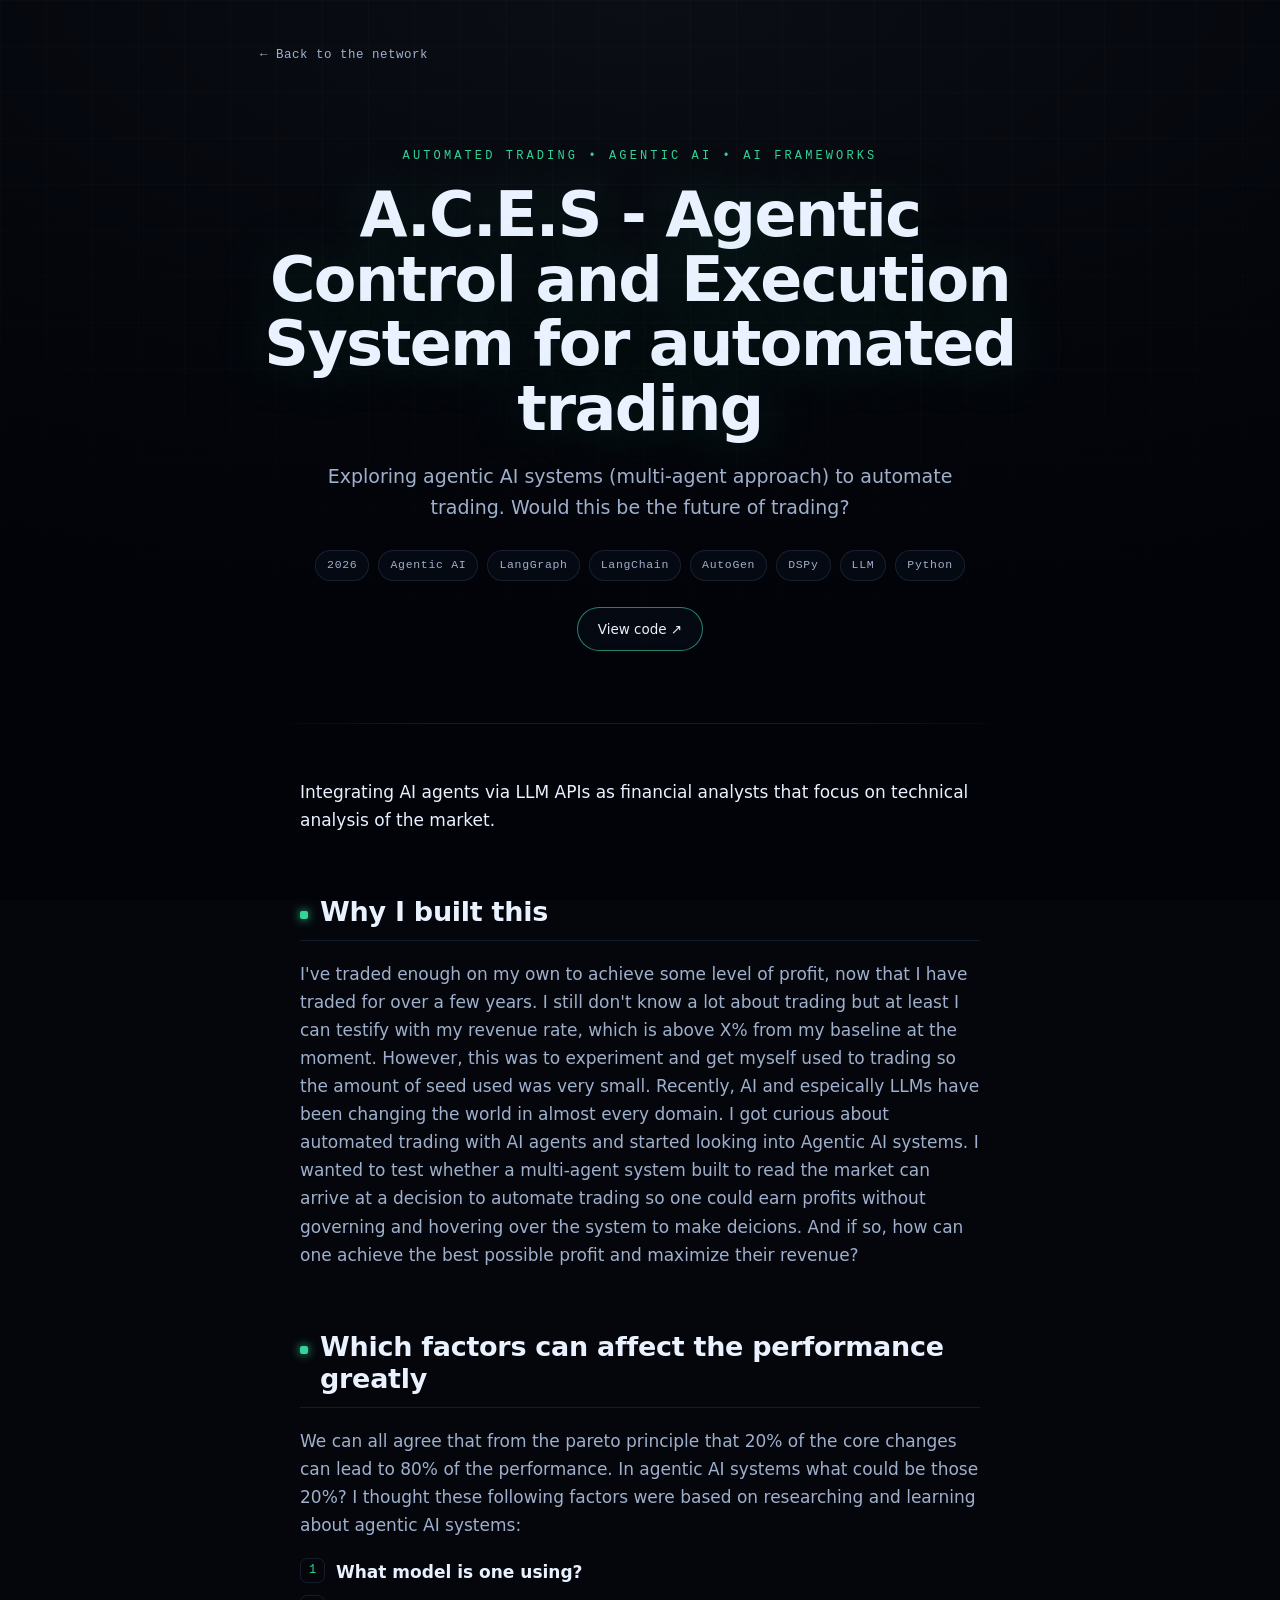
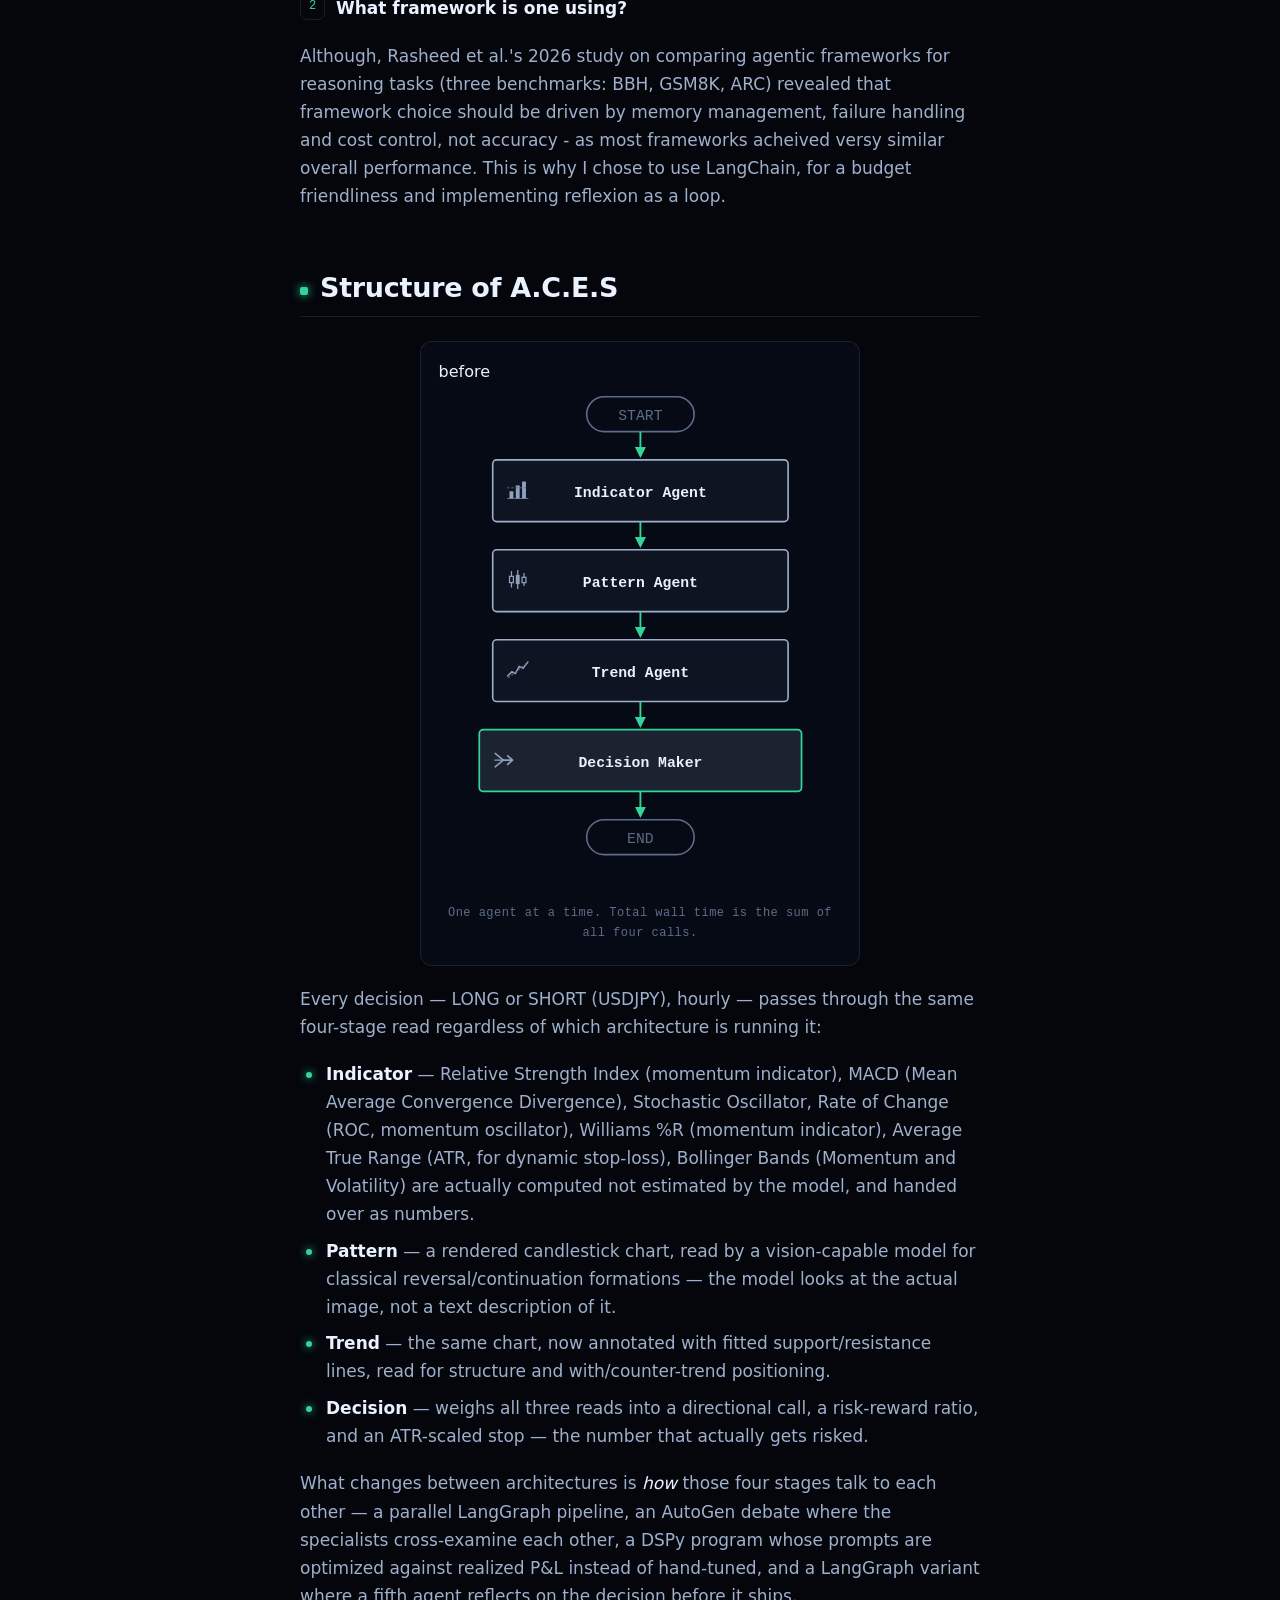
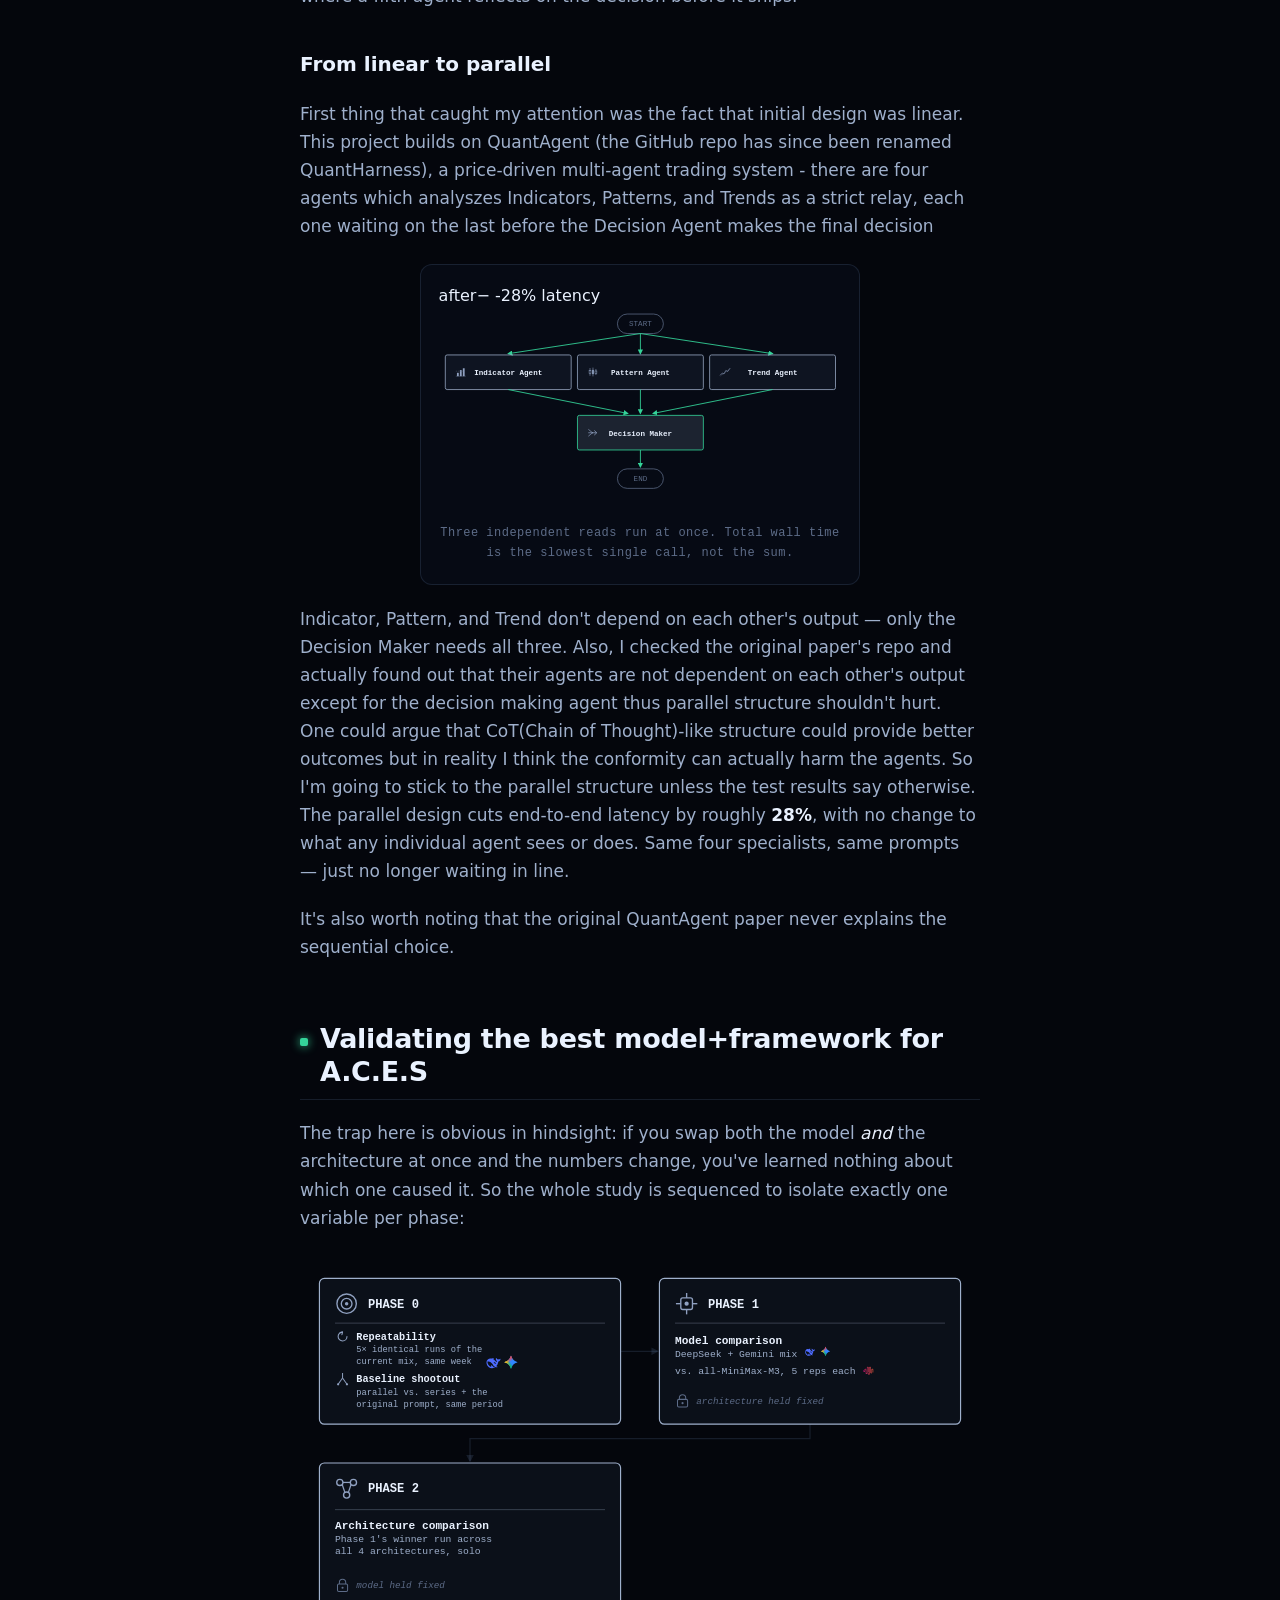
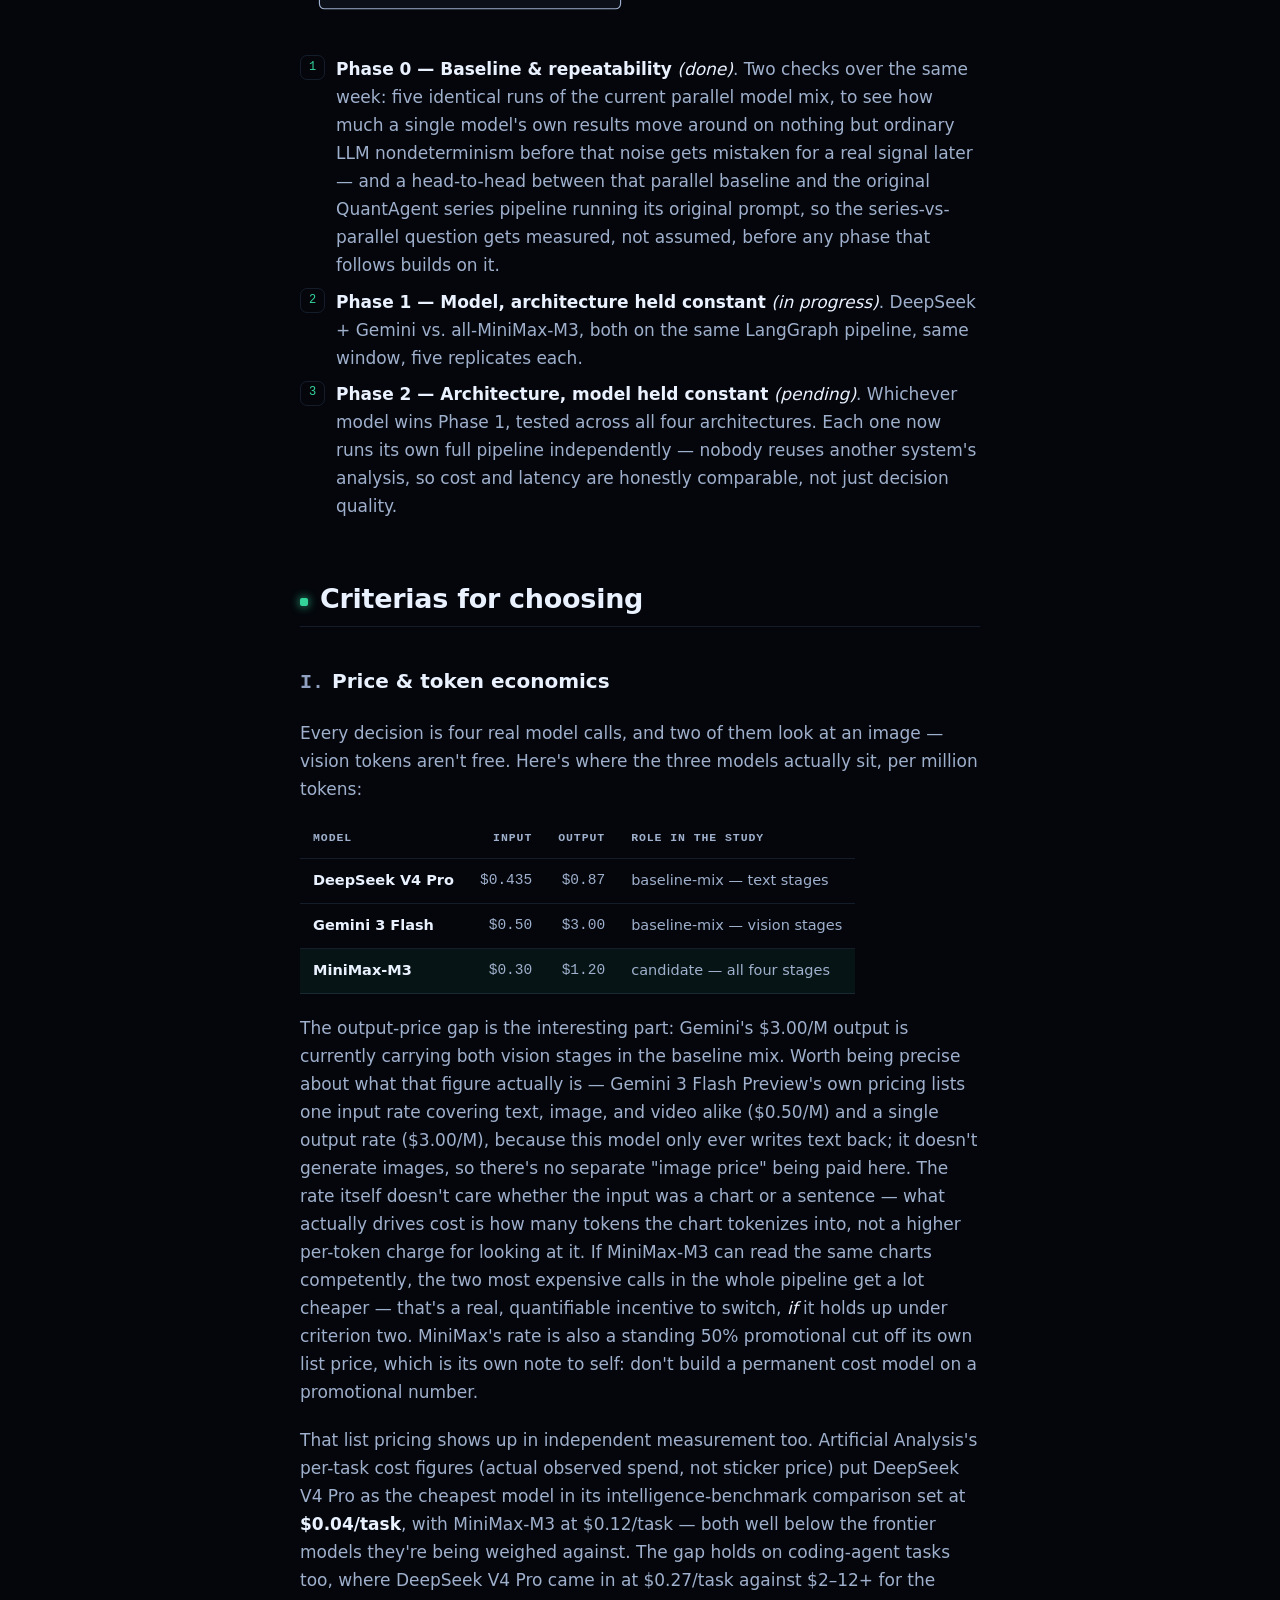
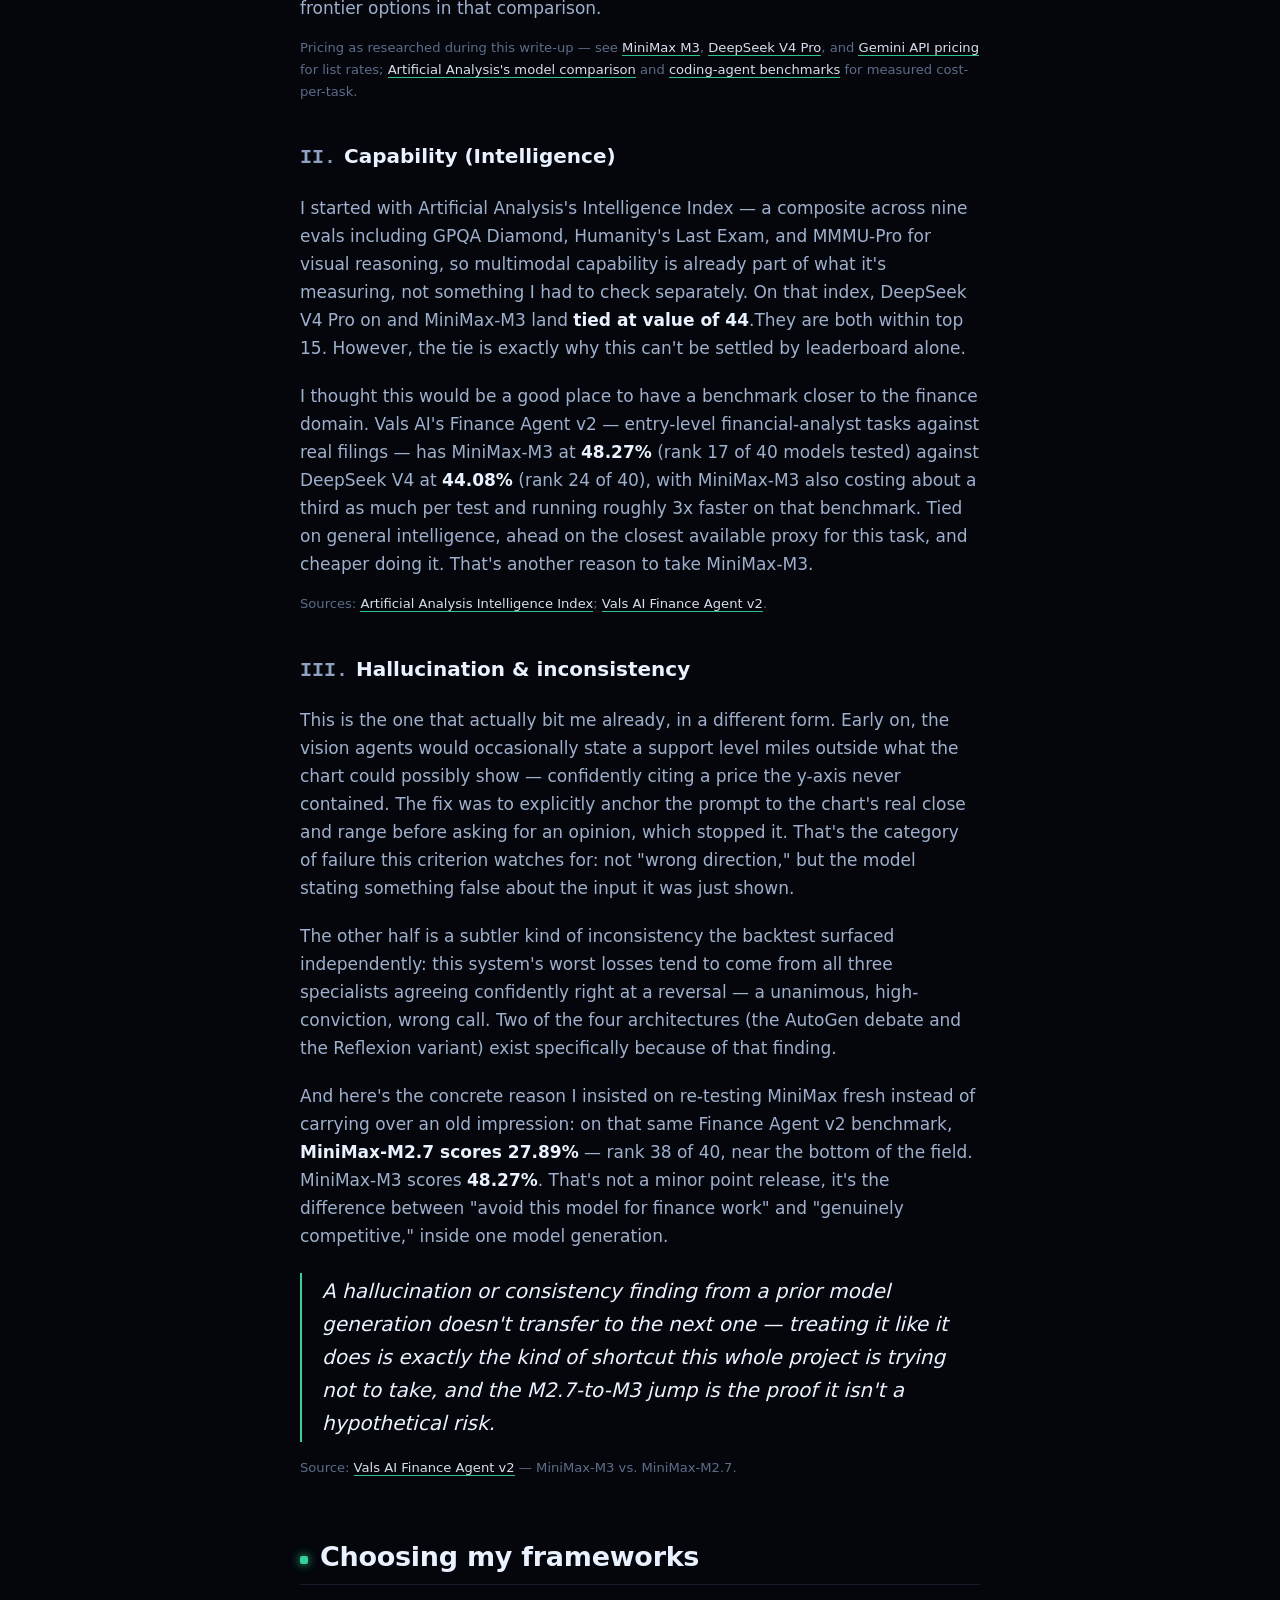
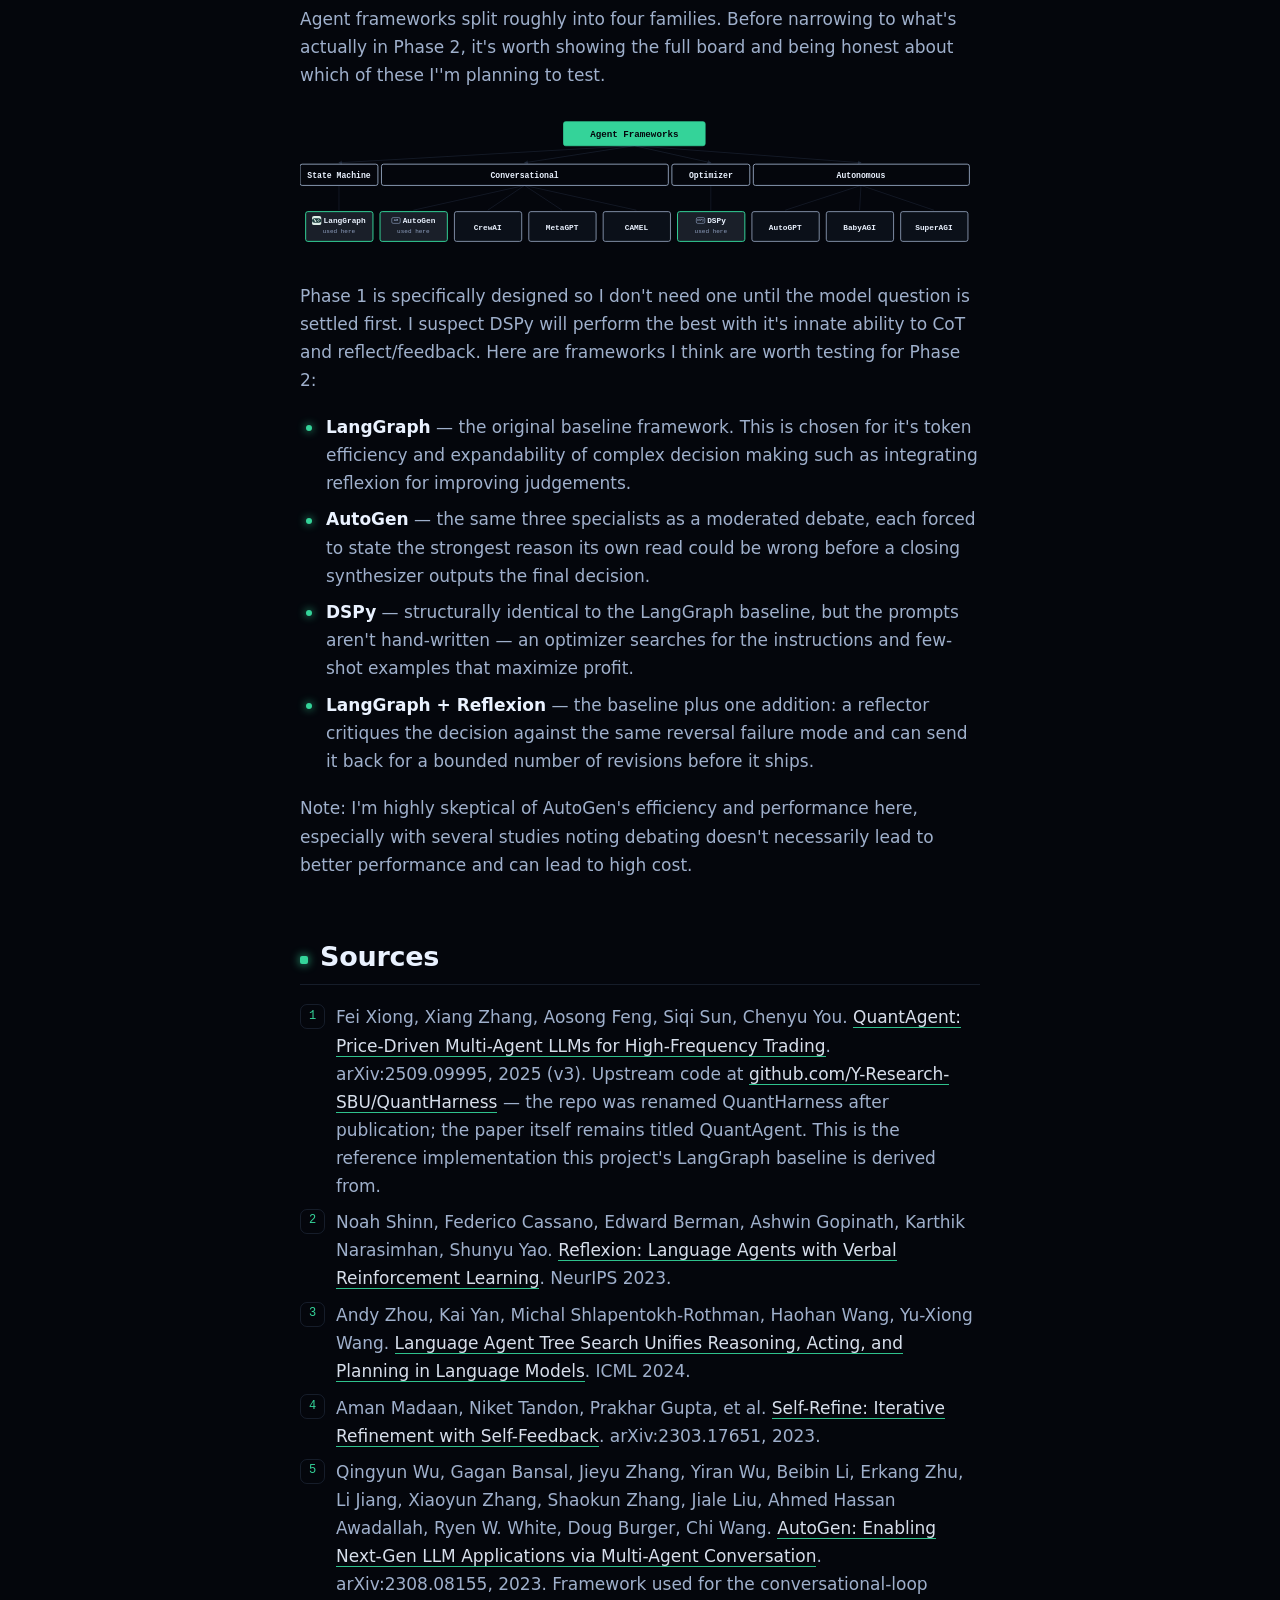
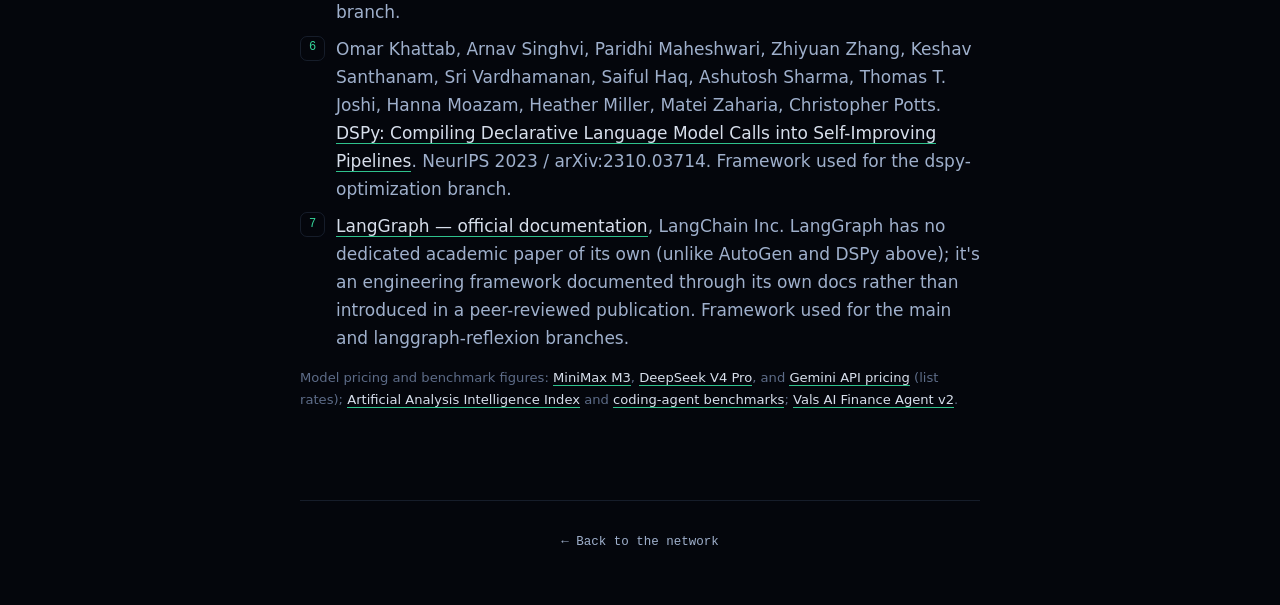
==== commit 7a30682c: "Update ACES page copy; remove scoring dots from the framework diagram Carries the author's revisions" ====
--- a/projects/aces/index.html
+++ b/projects/aces/index.html
@@ -38,12 +38,6 @@
     .diagram-pair .dcap .metric { color: var(--accent-ink); font-weight: 700; text-transform: none; }
     .diagram-pair svg { width: 100%; height: auto; display: block; }
     .diagram-pair figcaption { margin-top: 0.7rem; font-size: 0.86rem; color: var(--ink-dim); text-align: left; font-style: italic; }
-    .landscape-legend { margin-top: 0.9rem; font-size: 0.82rem; color: var(--ink-dim); display: flex; flex-wrap: wrap; gap: 0.5rem 1.2rem; }
-    .landscape-legend .dot-key { display: inline-flex; align-items: center; gap: 0.35em; }
-    .landscape-legend .dk { width: 8px; height: 8px; border-radius: 50%; display: inline-block; }
-    .landscape-legend .dk.full { background: var(--up); }
-    .landscape-legend .dk.half { background: var(--muted); opacity: 0.55; }
-    .landscape-legend .dk.empty { border: 1px solid var(--muted); }
     table.pricing td.num, table.pricing th.num { text-align: right; font-variant-numeric: tabular-nums; font-family: var(--mono); }
     table.pricing tr.highlight td { background: rgba(52, 211, 153, 0.07); }
     table.pricing .modelname { font-weight: 650; color: var(--ink); }
@@ -90,7 +84,15 @@
     <h2>Why I built this</h2>
     <p>I've traded enough on my own to achieve some level of profit, now that I have traded for over a few years. I still don't know a lot about trading but at least I can testify with my revenue rate, which is above X% from my baseline at the moment. However, this was to experiment and get myself used to trading so the amount of seed used was very small. Recently, AI and espeically LLMs have been changing the world in almost every domain. I got curious about automated trading with AI agents and started looking into Agentic AI systems. I wanted to test whether a multi-agent system built to read the market can arrive at a decision to automate trading so one could earn profits without governing and hovering over the system to make deicions. And if so, how can one achieve the best possible profit and maximize their revenue?</p>
 
-    <h2>Four specialists, one verdict</h2>
+    <h2>Which factors can affect the performance greatly</h2>
+    <p>We can all agree that from the pareto principle that 20% of the core changes can lead to 80% of the performance. In agentic AI systems what could be those 20%? I thought these following factors were based on researching and learning about agentic AI systems:</p>
+    <ol>
+      <li><strong>What model is one using?</strong></li>
+      <li><strong>What framework is one using?</strong></li>
+    </ol>
+    <p>Although, Rasheed et al.'s 2026 study on comparing agentic frameworks for reasoning tasks (three benchmarks: BBH, GSM8K, ARC) revealed that framework choice should be driven by memory management, failure handling and cost control, not accuracy - as most frameworks acheived versy similar overall performance. This is why I chose to use LangChain, for a budget friendliness and implementing reflexion as a loop.</p>
+
+    <h2>Structure of A.C.E.S</h2>
     <div class="diagram-solo">
       <figure>
         <div class="dcap"><span>before</span></div>
@@ -176,7 +178,7 @@
 
     <div class="diagram-solo">
       <figure>
-        <div class="dcap"><span>after — this project, main branch</span><span class="metric">&minus;28% latency</span></div>
+        <div class="dcap"><span>after</span><span class="metric">&minus; -28% latency</span></div>
         <svg viewBox="0 0 640 310" xmlns="http://www.w3.org/2000/svg" role="img" aria-label="Parallel diagram: START fans out to Indicator, Pattern, and Trend agents simultaneously, which all feed into Decision Maker, then END.">
           <defs>
             <marker id="arrowA" viewBox="0 0 10 10" refX="8" refY="5" markerWidth="6" markerHeight="6" orient="auto-start-reverse">
@@ -220,14 +222,14 @@
       </figure>
     </div>
 
-    <p>Indicator, Pattern, and Trend don't depend on each other's output — only the Decision Maker needs all three. Restructuring the graph so they fan out from <code>START</code> simultaneously instead of chaining sequentially cut end-to-end latency by roughly <strong>28%</strong>, with no change to what any individual agent sees or does. Same four specialists, same prompts — just no longer waiting in line.</p>
-    <p>Worth noting honestly: the QuantAgent paper never explains the sequential choice — I read through the full paper specifically checking for this, and "parallel," "sequential," "concurrent," and "simultaneously" don't appear in it in this context at all. The paper repeatedly frames low latency as a core motivation for the whole approach, which makes the sequential default a bit of a missed opportunity rather than a considered tradeoff — three independent reads with nothing to wait on each other for is about as free a latency win as this kind of system gets.</p>
-
-    <h2>One variable at a time, or the result means nothing</h2>
+    <p>Indicator, Pattern, and Trend don't depend on each other's output — only the Decision Maker needs all three. Also, I checked the original paper's repo and actually found out that their agents are not dependent on each other's output except for the decision making agent thus parallel structure shouldn't hurt. One could argue that CoT(Chain of Thought)-like structure could provide better outcomes but in reality I think the conformity can actually harm the agents. So I'm going to stick to the parallel structure unless the test results say otherwise. The parallel design cuts end-to-end latency by roughly <strong>28%</strong>, with no change to what any individual agent sees or does. Same four specialists, same prompts — just no longer waiting in line.</p>
+    <p>It's also worth noting that the original QuantAgent paper never explains the sequential choice.</p>
+
+    <h2>Validating the best model+framework for A.C.E.S</h2>
     <p>The trap here is obvious in hindsight: if you swap both the model <em>and</em> the architecture at once and the numbers change, you've learned nothing about which one caused it. So the whole study is sequenced to isolate exactly one variable per phase:</p>
 
     <figure>
-      <svg viewBox="0 0 700 565" xmlns="http://www.w3.org/2000/svg" role="img" aria-label="Diagram of the five-phase experiment plan, arranged as phase 0 and phase 1 on the top row, phase 2 and phase 3 on the second row, and phase 4 alone at the bottom as the concluding step, connected by arrows. Phase 0 (target icon) establishes a baseline: a repeatability check and a parallel-versus-series architecture shootout. Phase 1 (chip icon) compares models with architecture held constant (padlock icon). Phase 2 (node-graph icon) compares architectures with model held constant (padlock icon). Phase 3 (dial icon) re-optimizes the winning architecture per model. Phase 4 (overlapping-circles icon) checks whether model and architecture interact, by re-testing the swap on the second-best architecture.">
+      <svg viewBox="0 0 700 380" xmlns="http://www.w3.org/2000/svg" role="img" aria-label="Diagram of the experiment plan: phase 0 and phase 1 on the top row, phase 2 below. Phase 0 (target icon) establishes a baseline: a repeatability check and a parallel-versus-series architecture shootout. Phase 1 (chip icon) compares models with architecture held constant (padlock icon). Phase 2 (node-graph icon) compares architectures with model held constant (padlock icon).">
         <defs>
           <marker id="arrowP" viewBox="0 0 10 10" refX="8" refY="5" markerWidth="6" markerHeight="6" orient="auto-start-reverse">
             <path d="M0,0 L10,5 L0,10 z" fill="var(--rule)"></path>
@@ -303,8 +305,6 @@
           <!-- connectors: straight within a row, right-angle "elbow" between rows -->
           <line x1="330" y1="95" x2="368" y2="95" stroke="var(--rule)" stroke-width="1.3" marker-end="url(#arrowP)"></line>
           <path d="M525,170 V185 H175 V208" fill="none" stroke="var(--rule)" stroke-width="1.3" marker-end="url(#arrowP)"></path>
-          <line x1="330" y1="285" x2="368" y2="285" stroke="var(--rule)" stroke-width="1.3" marker-end="url(#arrowP)"></line>
-          <path d="M525,360 V378 H350 V398" fill="none" stroke="var(--rule)" stroke-width="1.3" marker-end="url(#arrowP)"></path>
 
           <!-- PHASE 0 — establishing the baseline -->
           <g>
@@ -354,28 +354,6 @@
             <use href="#icon-lock" transform="translate(36,328) scale(0.65)"></use>
             <text x="58" y="339" fill="var(--ink-dim)" font-size="9.5" font-style="italic">model held fixed</text>
           </g>
-
-          <!-- PHASE 3 — re-optimize the winner -->
-          <g>
-            <rect x="370" y="210" width="310" height="150" rx="5" fill="var(--surface-2)" stroke="var(--ink-soft)" stroke-width="1.2"></rect>
-            <use href="#icon-dial" transform="translate(386,224)"></use>
-            <text x="420" y="240" fill="var(--ink)" font-size="12.5" font-weight="700">PHASE 3</text>
-            <line x1="386" y1="258" x2="664" y2="258" stroke="var(--ink-soft)" stroke-width="1" opacity="0.3"></line>
-            <text x="386" y="285" fill="var(--ink)" font-size="11.5" font-weight="600">Re-sweep</text>
-            <text x="386" y="300" fill="var(--ink-soft)" font-size="10">Re-optimize the winning</text>
-            <text x="386" y="313" fill="var(--ink-soft)" font-size="10">architecture, per model</text>
-          </g>
-
-          <!-- PHASE 4 — the payoff: do the two variables interact? -->
-          <g>
-            <rect x="195" y="400" width="310" height="150" rx="5" fill="var(--surface-2)" stroke="var(--ink-soft)" stroke-width="1.2"></rect>
-            <use href="#icon-venn" transform="translate(211,414)"></use>
-            <text x="245" y="430" fill="var(--ink)" font-size="12.5" font-weight="700">PHASE 4</text>
-            <line x1="211" y1="448" x2="489" y2="448" stroke="var(--ink-soft)" stroke-width="1" opacity="0.3"></line>
-            <text x="211" y="468" fill="var(--ink)" font-size="11.5" font-weight="600">Interaction check</text>
-            <text x="211" y="483" fill="var(--ink-soft)" font-size="10">Re-test the swap on the</text>
-            <text x="211" y="497" fill="var(--ink-soft)" font-size="10">2nd-best arch. &mdash; ranking flip?</text>
-          </g>
         </g>
       </svg>
     </figure>
@@ -384,11 +362,9 @@
       <li><strong>Phase 0 — Baseline &amp; repeatability</strong> <em>(done)</em>. Two checks over the same week: five identical runs of the current parallel model mix, to see how much a single model's own results move around on nothing but ordinary LLM nondeterminism before that noise gets mistaken for a real signal later — and a head-to-head between that parallel baseline and the original QuantAgent series pipeline running its original prompt, so the series-vs-parallel question gets measured, not assumed, before any phase that follows builds on it.</li>
       <li><strong>Phase 1 — Model, architecture held constant</strong> <em>(in progress)</em>. DeepSeek + Gemini vs. all-MiniMax-M3, both on the same LangGraph pipeline, same window, five replicates each.</li>
       <li><strong>Phase 2 — Architecture, model held constant</strong> <em>(pending)</em>. Whichever model wins Phase 1, tested across all four architectures. Each one now runs its own full pipeline independently — nobody reuses another system's analysis, so cost and latency are honestly comparable, not just decision quality.</li>
-      <li><strong>Phase 3 &amp; 4 — Re-sweep, then check for interaction</strong> <em>(pending)</em>. Re-optimize the winning architecture per model, then re-run the model swap on the second-best architecture — if the ranking flips, model and architecture interact, and the one-at-a-time result alone would have been misleading.</li>
     </ol>
 
-    <h2>What "better" has to mean before I trust it</h2>
-    <p>Phase 1 is where I decide between the current mix and MiniMax-M3. I set three criteria before running anything, specifically so I couldn't quietly move the goalposts once I saw numbers I liked.</p>
+    <h2>Criterias for choosing</h2>
 
     <h3><span class="roman">I.</span>Price &amp; token economics</h3>
     <p>Every decision is four real model calls, and two of them look at an image — vision tokens aren't free. Here's where the three models actually sit, per million tokens:</p>
@@ -402,9 +378,10 @@
     <p>That list pricing shows up in independent measurement too. Artificial Analysis's per-task cost figures (actual observed spend, not sticker price) put DeepSeek V4 Pro as the cheapest model in its intelligence-benchmark comparison set at <strong>$0.04/task</strong>, with MiniMax-M3 at $0.12/task — both well below the frontier models they're being weighed against. The gap holds on coding-agent tasks too, where DeepSeek V4 Pro came in at $0.27/task against $2&ndash;12+ for the frontier options in that comparison.</p>
     <p class="source-note">Pricing as researched during this write-up — see <a href="https://openrouter.ai/minimax/minimax-m3" target="_blank" rel="noopener">MiniMax M3</a>, <a href="https://openrouter.ai/deepseek/deepseek-v4-pro" target="_blank" rel="noopener">DeepSeek V4 Pro</a>, and <a href="https://ai.google.dev/gemini-api/docs/pricing" target="_blank" rel="noopener">Gemini API pricing</a> for list rates; <a href="https://artificialanalysis.ai/models" target="_blank" rel="noopener">Artificial Analysis's model comparison</a> and <a href="https://artificialanalysis.ai/agents/coding-agents" target="_blank" rel="noopener">coding-agent benchmarks</a> for measured cost-per-task.</p>
 
-    <h3><span class="roman">II.</span>Capability, measured where it counts</h3>
-    <p>I started with Artificial Analysis's Intelligence Index — a composite across nine evals including GPQA Diamond, Humanity's Last Exam, and MMMU-Pro for visual reasoning, so multimodal capability is already part of what it's measuring, not something I had to check separately. On that index, DeepSeek V4 Pro and MiniMax-M3 land <strong>tied at 44</strong>. That tie is exactly why this can't be settled by leaderboard alone — general intelligence says "toss-up," which is a real finding, not a non-answer, and it's the reason Phase 1 has to run at all rather than being decided from a chart on someone else's website.</p>
-    <p>Where it stops being a toss-up is on a benchmark closer to the actual job. Vals AI's Finance Agent v2 — entry-level financial-analyst tasks against real filings — has MiniMax-M3 at <strong>48.27%</strong> (rank 17 of 40 models tested) against DeepSeek V4 at <strong>44.08%</strong> (rank 24 of 40), with MiniMax-M3 also costing about a third as much per test and running roughly 3x faster on that benchmark. Tied on general intelligence, ahead on the closest available proxy for this task, and cheaper doing it — that's a real reason to take MiniMax-M3 seriously as more than a cost play, not just a hunch.</p>
+    <h3><span class="roman">II.</span>Capability (Intelligence)</h3>
+    <p>I started with Artificial Analysis's Intelligence Index — a composite across nine evals including GPQA Diamond, Humanity's Last Exam, and MMMU-Pro for visual reasoning, so multimodal capability is already part of what it's measuring, not something I had to check separately. On that index, DeepSeek V4 Pro on and MiniMax-M3 land <strong>tied at value of 44</strong>.They are both within top 15. However, the tie is exactly why this can't be settled by leaderboard alone. </p>
+    <p>I thought this would be a good place to have a benchmark closer to the finance domain. Vals AI's Finance Agent v2 — entry-level financial-analyst tasks against real filings — has MiniMax-M3 at <strong>48.27%</strong> (rank 17 of 40 models tested) against DeepSeek V4 at <strong>44.08%</strong> (rank 24 of 40), with MiniMax-M3 also costing about a third as much per test and running roughly 3x faster on that benchmark. Tied on general intelligence, ahead on the closest available proxy for this task, and cheaper doing it. That's another reason to take MiniMax-M3.
+
     <p class="source-note">Sources: <a href="https://artificialanalysis.ai/models" target="_blank" rel="noopener">Artificial Analysis Intelligence Index</a>; <a href="https://www.vals.ai/benchmarks/fabv2" target="_blank" rel="noopener">Vals AI Finance Agent v2</a>.</p>
 
     <h3><span class="roman">III.</span>Hallucination &amp; inconsistency</h3>
@@ -414,11 +391,11 @@
     <blockquote>A hallucination or consistency finding from a prior model generation doesn't transfer to the next one — treating it like it does is exactly the kind of shortcut this whole project is trying not to take, and the M2.7-to-M3 jump is the proof it isn't a hypothetical risk.</blockquote>
     <p class="source-note">Source: <a href="https://www.vals.ai/benchmarks/fabv2" target="_blank" rel="noopener">Vals AI Finance Agent v2</a> — MiniMax-M3 vs. MiniMax-M2.7.</p>
 
-    <h2>Why not the other six</h2>
-    <p>Agent frameworks split roughly into four families. Before narrowing to what's actually in Phase 2, it's worth showing the full board — and being honest about which of these nine I've tested versus which I'm characterizing from well-documented, known architecture alone.</p>
+    <h2>Choosing my frameworks</h2>
+    <p>Agent frameworks split roughly into four families. Before narrowing to what's actually in Phase 2, it's worth showing the full board and being honest about which of these I''m planning to test.</p>
 
     <figure>
-      <svg viewBox="0 0 960 220" xmlns="http://www.w3.org/2000/svg" role="img" aria-label="Tree diagram of agent frameworks grouped into State Machine, Conversational, Optimizer, and Autonomous families, each leaf scored on cost efficiency, fit for this task, and consistency safeguard.">
+      <svg viewBox="0 0 960 195" xmlns="http://www.w3.org/2000/svg" role="img" aria-label="Tree diagram of agent frameworks grouped into State Machine, Conversational, Optimizer, and Autonomous families, with the three frameworks used in this project highlighted.">
         <defs>
           <marker id="arrowL" viewBox="0 0 10 10" refX="8" refY="5" markerWidth="5" markerHeight="5" orient="auto-start-reverse">
             <path d="M0,0 L10,5 L0,10 z" fill="var(--rule)"></path>
@@ -469,110 +446,59 @@
           <line x1="792" y1="98" x2="895" y2="133" stroke="var(--rule)" stroke-width="1.1"></line>
 
           <g>
-            <rect x="8" y="135" width="95" height="60" rx="3" fill="var(--accent-soft)" stroke="var(--accent)" stroke-width="1.4"></rect>
-            <use href="#icon-langgraph" transform="translate(17,142) scale(0.542)"></use>
-            <text x="63" y="152" text-anchor="middle" fill="var(--ink)" font-size="11" font-weight="600">LangGraph</text>
-            <text x="55" y="164" text-anchor="middle" fill="var(--accent-ink)" font-size="8.5">used here</text>
-            <circle cx="41" cy="180" r="4" fill="var(--up)"></circle>
-            <circle cx="55" cy="180" r="4" fill="var(--up)"></circle>
-            <circle cx="69" cy="180" r="4" fill="none" stroke="var(--muted)" stroke-width="1.3"></circle>
-          </g>
-          <g>
-            <rect x="113" y="135" width="95" height="60" rx="3" fill="var(--accent-soft)" stroke="var(--accent)" stroke-width="1.4"></rect>
-            <use href="#icon-autogen" transform="translate(129,142) scale(0.542)"></use>
-            <text x="168" y="152" text-anchor="middle" fill="var(--ink)" font-size="11" font-weight="600">AutoGen</text>
-            <text x="160" y="164" text-anchor="middle" fill="var(--accent-ink)" font-size="8.5">used here</text>
-            <circle cx="146" cy="180" r="4" fill="none" stroke="var(--muted)" stroke-width="1.3"></circle>
-            <circle cx="160" cy="180" r="4" fill="var(--up)"></circle>
-            <circle cx="174" cy="180" r="4" fill="var(--up)"></circle>
-          </g>
-          <g>
-            <rect x="218" y="135" width="95" height="60" rx="3" fill="var(--surface-2)" stroke="var(--ink-soft)" stroke-width="1.1"></rect>
-            <text x="265" y="156" text-anchor="middle" fill="var(--ink)" font-size="11" font-weight="600">CrewAI</text>
-            <circle cx="251" cy="180" r="4" fill="var(--muted)" opacity="0.55"></circle>
-            <circle cx="265" cy="180" r="4" fill="var(--muted)" opacity="0.55"></circle>
-            <circle cx="279" cy="180" r="4" fill="none" stroke="var(--muted)" stroke-width="1.3"></circle>
-          </g>
-          <g>
-            <rect x="323" y="135" width="95" height="60" rx="3" fill="var(--surface-2)" stroke="var(--ink-soft)" stroke-width="1.1"></rect>
-            <text x="370" y="156" text-anchor="middle" fill="var(--ink)" font-size="11" font-weight="600">MetaGPT</text>
-            <circle cx="356" cy="180" r="4" fill="var(--muted)" opacity="0.55"></circle>
-            <circle cx="370" cy="180" r="4" fill="none" stroke="var(--muted)" stroke-width="1.3"></circle>
-            <circle cx="384" cy="180" r="4" fill="none" stroke="var(--muted)" stroke-width="1.3"></circle>
-          </g>
-          <g>
-            <rect x="428" y="135" width="95" height="60" rx="3" fill="var(--surface-2)" stroke="var(--ink-soft)" stroke-width="1.1"></rect>
-            <text x="475" y="156" text-anchor="middle" fill="var(--ink)" font-size="11" font-weight="600">CAMEL</text>
-            <circle cx="461" cy="180" r="4" fill="var(--muted)" opacity="0.55"></circle>
-            <circle cx="475" cy="180" r="4" fill="none" stroke="var(--muted)" stroke-width="1.3"></circle>
-            <circle cx="489" cy="180" r="4" fill="none" stroke="var(--muted)" stroke-width="1.3"></circle>
-          </g>
-          <g>
-            <rect x="533" y="135" width="95" height="60" rx="3" fill="var(--accent-soft)" stroke="var(--accent)" stroke-width="1.4"></rect>
-            <use href="#icon-dspy" transform="translate(559,142) scale(0.542)"></use>
-            <text x="588" y="152" text-anchor="middle" fill="var(--ink)" font-size="11" font-weight="600">DSPy</text>
-            <text x="580" y="164" text-anchor="middle" fill="var(--accent-ink)" font-size="8.5">used here</text>
-            <circle cx="566" cy="180" r="4" fill="var(--up)"></circle>
-            <circle cx="580" cy="180" r="4" fill="var(--up)"></circle>
-            <circle cx="594" cy="180" r="4" fill="none" stroke="var(--muted)" stroke-width="1.3"></circle>
-          </g>
-          <g>
-            <rect x="638" y="135" width="95" height="60" rx="3" fill="var(--surface-2)" stroke="var(--ink-soft)" stroke-width="1.1"></rect>
-            <text x="685" y="156" text-anchor="middle" fill="var(--ink)" font-size="11" font-weight="600">AutoGPT</text>
-            <circle cx="671" cy="180" r="4" fill="none" stroke="var(--muted)" stroke-width="1.3"></circle>
-            <circle cx="685" cy="180" r="4" fill="none" stroke="var(--muted)" stroke-width="1.3"></circle>
-            <circle cx="699" cy="180" r="4" fill="none" stroke="var(--muted)" stroke-width="1.3"></circle>
-          </g>
-          <g>
-            <rect x="743" y="135" width="95" height="60" rx="3" fill="var(--surface-2)" stroke="var(--ink-soft)" stroke-width="1.1"></rect>
-            <text x="790" y="156" text-anchor="middle" fill="var(--ink)" font-size="11" font-weight="600">BabyAGI</text>
-            <circle cx="776" cy="180" r="4" fill="none" stroke="var(--muted)" stroke-width="1.3"></circle>
-            <circle cx="790" cy="180" r="4" fill="none" stroke="var(--muted)" stroke-width="1.3"></circle>
-            <circle cx="804" cy="180" r="4" fill="none" stroke="var(--muted)" stroke-width="1.3"></circle>
-          </g>
-          <g>
-            <rect x="848" y="135" width="95" height="60" rx="3" fill="var(--surface-2)" stroke="var(--ink-soft)" stroke-width="1.1"></rect>
-            <text x="895" y="156" text-anchor="middle" fill="var(--ink)" font-size="11" font-weight="600">SuperAGI</text>
-            <circle cx="881" cy="180" r="4" fill="var(--muted)" opacity="0.55"></circle>
-            <circle cx="895" cy="180" r="4" fill="none" stroke="var(--muted)" stroke-width="1.3"></circle>
-            <circle cx="909" cy="180" r="4" fill="none" stroke="var(--muted)" stroke-width="1.3"></circle>
+            <rect x="8" y="135" width="95" height="42" rx="3" fill="var(--accent-soft)" stroke="var(--accent)" stroke-width="1.4"></rect>
+            <use href="#icon-langgraph" transform="translate(17,141) scale(0.542)"></use>
+            <text x="63" y="151" text-anchor="middle" fill="var(--ink)" font-size="11" font-weight="600">LangGraph</text>
+            <text x="55" y="165" text-anchor="middle" fill="var(--accent-ink)" font-size="8.5">used here</text>
+          </g>
+          <g>
+            <rect x="113" y="135" width="95" height="42" rx="3" fill="var(--accent-soft)" stroke="var(--accent)" stroke-width="1.4"></rect>
+            <use href="#icon-autogen" transform="translate(129,141) scale(0.542)"></use>
+            <text x="168" y="151" text-anchor="middle" fill="var(--ink)" font-size="11" font-weight="600">AutoGen</text>
+            <text x="160" y="165" text-anchor="middle" fill="var(--accent-ink)" font-size="8.5">used here</text>
+          </g>
+          <g>
+            <rect x="218" y="135" width="95" height="42" rx="3" fill="var(--surface-2)" stroke="var(--ink-soft)" stroke-width="1.1"></rect>
+            <text x="265" y="161" text-anchor="middle" fill="var(--ink)" font-size="11" font-weight="600">CrewAI</text>
+          </g>
+          <g>
+            <rect x="323" y="135" width="95" height="42" rx="3" fill="var(--surface-2)" stroke="var(--ink-soft)" stroke-width="1.1"></rect>
+            <text x="370" y="161" text-anchor="middle" fill="var(--ink)" font-size="11" font-weight="600">MetaGPT</text>
+          </g>
+          <g>
+            <rect x="428" y="135" width="95" height="42" rx="3" fill="var(--surface-2)" stroke="var(--ink-soft)" stroke-width="1.1"></rect>
+            <text x="475" y="161" text-anchor="middle" fill="var(--ink)" font-size="11" font-weight="600">CAMEL</text>
+          </g>
+          <g>
+            <rect x="533" y="135" width="95" height="42" rx="3" fill="var(--accent-soft)" stroke="var(--accent)" stroke-width="1.4"></rect>
+            <use href="#icon-dspy" transform="translate(559,141) scale(0.542)"></use>
+            <text x="588" y="151" text-anchor="middle" fill="var(--ink)" font-size="11" font-weight="600">DSPy</text>
+            <text x="580" y="165" text-anchor="middle" fill="var(--accent-ink)" font-size="8.5">used here</text>
+          </g>
+          <g>
+            <rect x="638" y="135" width="95" height="42" rx="3" fill="var(--surface-2)" stroke="var(--ink-soft)" stroke-width="1.1"></rect>
+            <text x="685" y="161" text-anchor="middle" fill="var(--ink)" font-size="11" font-weight="600">AutoGPT</text>
+          </g>
+          <g>
+            <rect x="743" y="135" width="95" height="42" rx="3" fill="var(--surface-2)" stroke="var(--ink-soft)" stroke-width="1.1"></rect>
+            <text x="790" y="161" text-anchor="middle" fill="var(--ink)" font-size="11" font-weight="600">BabyAGI</text>
+          </g>
+          <g>
+            <rect x="848" y="135" width="95" height="42" rx="3" fill="var(--surface-2)" stroke="var(--ink-soft)" stroke-width="1.1"></rect>
+            <text x="895" y="161" text-anchor="middle" fill="var(--ink)" font-size="11" font-weight="600">SuperAGI</text>
           </g>
         </g>
       </svg>
-      <figcaption>
-        <div class="landscape-legend">
-          <span><strong>Dots, left to right:</strong> cost efficiency &middot; fit for a bounded, structured decision &middot; built-in consistency safeguard</span>
-          <span class="dot-key"><span class="dk full"></span>favorable</span>
-          <span class="dot-key"><span class="dk half"></span>mixed / moderate</span>
-          <span class="dot-key"><span class="dk empty"></span>weak or absent</span>
-        </div>
-      </figcaption>
     </figure>
 
-    <p>The highlighted three are the only ones I've actually run against this task — everything else is scored on well-documented default architecture, not a benchmark I ran, and I'm not pretending otherwise. MetaGPT and AutoGPT specifically were considered and rejected early: MetaGPT is a fixed, software-company-style SOP pipeline — not built for a single recurring trading call — and AutoGPT's open-ended, unbounded task loops are exactly the kind of uncontrolled autonomy a bounded, auditable decision shouldn't be handed to. CrewAI and CAMEL are genuine, capable role-based multi-agent frameworks; they simply were never in this project's actual comparison, so I'm not going to imply they were tested and came up short.</p>
-
-    <h2>Deferred on purpose</h2>
-    <p>I don't have a favorite architecture yet, and Phase 1 is specifically designed so I don't need one until the model question is settled first. Here's what's actually in the running for Phase 2:</p>
+    <p>Phase 1 is specifically designed so I don't need one until the model question is settled first. I suspect DSPy will perform the best with it's innate ability to CoT and reflect/feedback. Here are frameworks I think are worth testing for Phase 2:</p>
     <ul>
-      <li><strong>LangGraph</strong> — the original baseline. Three specialists in parallel, one decision node. No debate, no revision; whatever it decides first is final.</li>
-      <li><strong>AutoGen</strong> — the same three specialists as a moderated debate, each forced to state the strongest reason its own read could be wrong before a closing synthesizer rules.</li>
-      <li><strong>DSPy</strong> — structurally identical to the LangGraph baseline, but the prompts aren't hand-written — an optimizer searches for the instructions and few-shot examples that maximize realized R on a training window.</li>
+      <li><strong>LangGraph</strong> — the original baseline framework. This is chosen for it's token efficiency and expandability of complex decision making such as integrating reflexion for improving judgements.</li>
+      <li><strong>AutoGen</strong> — the same three specialists as a moderated debate, each forced to state the strongest reason its own read could be wrong before a closing synthesizer outputs the final decision.</li>
+      <li><strong>DSPy</strong> — structurally identical to the LangGraph baseline, but the prompts aren't hand-written — an optimizer searches for the instructions and few-shot examples that maximize profit.</li>
       <li><strong>LangGraph + Reflexion</strong> — the baseline plus one addition: a reflector critiques the decision against the same reversal failure mode and can send it back for a bounded number of revisions before it ships.</li>
     </ul>
-    <p>Worth being honest about: AutoGen's debate and the Reflexion variant are two different answers to the <em>same</em> diagnosed problem — dissent-by-design versus revise-on-critique. If one clearly outperforms the other in Phase 2, that's not just "framework A beat framework B," it's a real result about which failure-correction mechanism actually works better here.</p>
-
-    <h3>Reflexion, not LATS or plain self-refinement</h3>
-    <p>Self-critique loops aren't one idea, they're a small family, and I picked the middle of three real options:</p>
-    <ul>
-      <li><strong>Self-Refine</strong> — generate once, critique once, revise once — a single fixed pass, no memory of past attempts.</li>
-      <li><strong>Reflexion — chosen</strong> — generate, critique, and revise for a <em>bounded number of rounds</em>, with the critique from each round actually threaded into the next attempt.</li>
-      <li><strong>LATS</strong> — Monte Carlo tree search over multiple candidate decisions per step, each branch scored and expanded before one is chosen.</li>
-    </ul>
-    <p>LATS is the one I ruled out deliberately rather than by default, and the reason is specific to this task rather than a general knock on it. LATS earns its cost in domains with a real, cheap intermediate reward to search against — code that can be executed, a fact that can be checked against a retrieved source. A live trading decision has no such signal: you cannot know if LONG or SHORT was correct until real hours of price action actually pass, so there's nothing for the tree search to backpropagate against at decision time. Without that, LATS's branching reduces to repeated self-scoring across a wider, more expensive tree than Reflexion already does directly — likely several times the token cost per decision for a search advantage that depends on a reward signal this task doesn't have available synchronously. Self-Refine, on the other end, is a single fixed pass with no budget to escalate if the first critique isn't enough. Reflexion's bounded, memory-carrying loop was the deliberate middle: enough rounds to actually act on a critique, capped so cost stays predictable.</p>
-
-    <h2>Right now</h2>
-    <p>Phase 1 is running — five replicates of DeepSeek+Gemini and five of all-MiniMax-M3, same window, same architecture, hit-rate and net R compared once both sets finish, cost and latency captured throughout. This page will get the actual numbers when they exist; I'd rather ship the reasoning honestly incomplete than dress up a guess as a finding.</p>
-    <blockquote class="callout"><span class="head">Next up</span>Whichever model wins goes into Phase 2 — the four-architecture bake-off — with the model question already closed, so that comparison isn't confounded by anything but the architecture itself.</blockquote>
+    <p>Note: I'm highly skeptical of AutoGen's efficiency and performance here, especially with several studies noting debating doesn't necessarily lead to better performance and can lead to high cost.</p>
 
     <h2>Sources</h2>
     <ol>
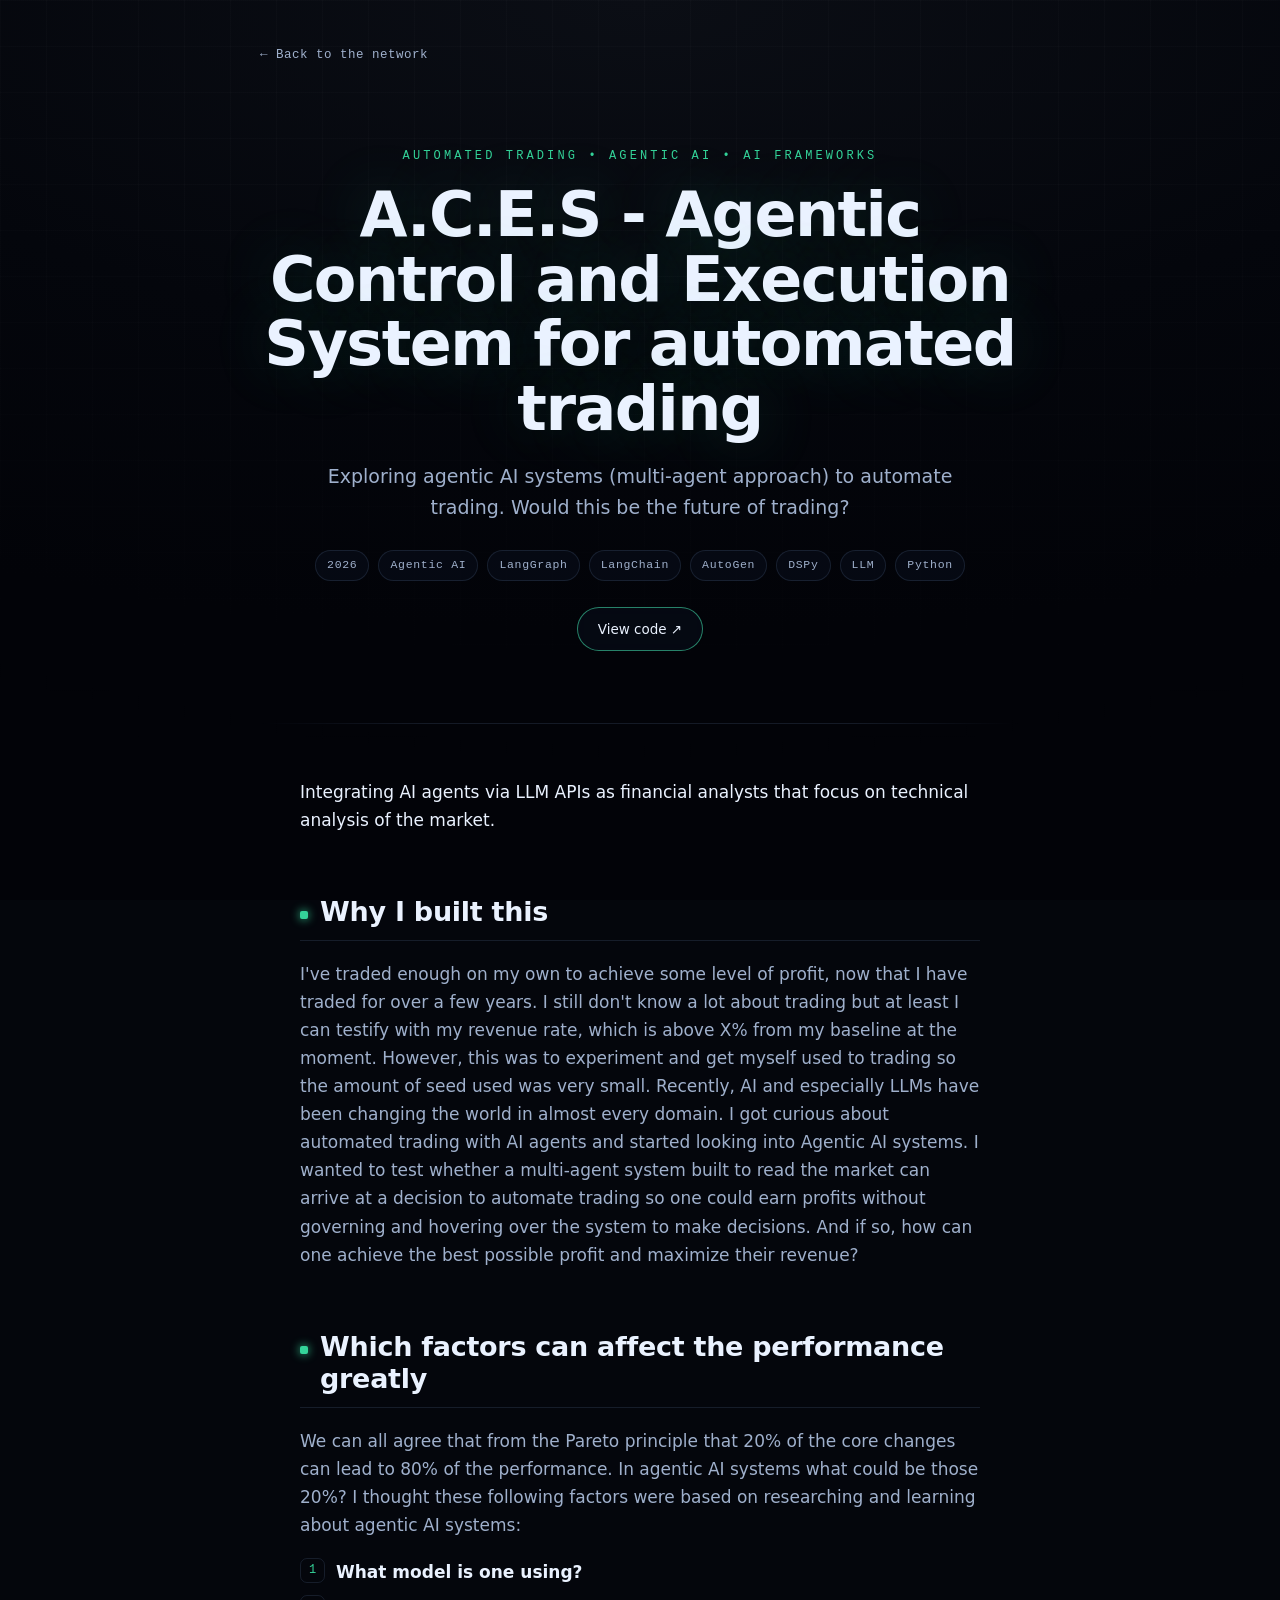
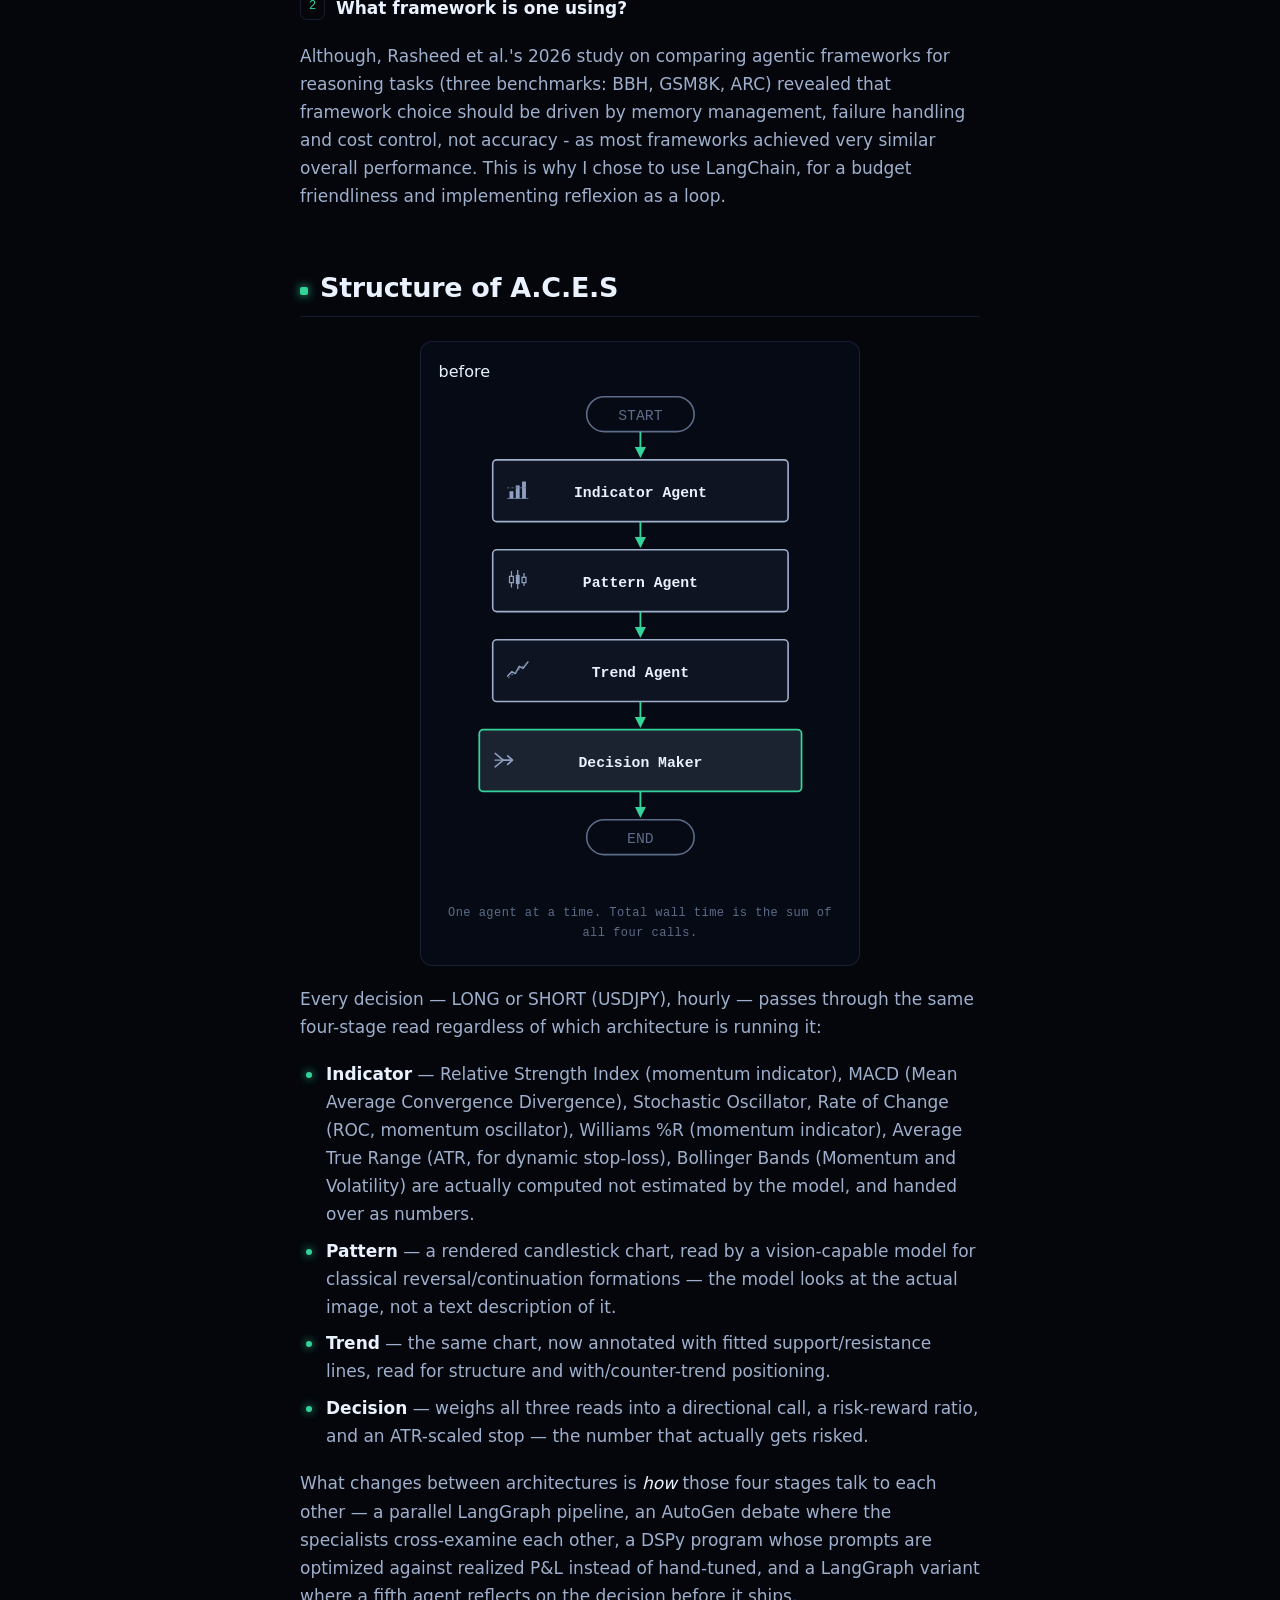
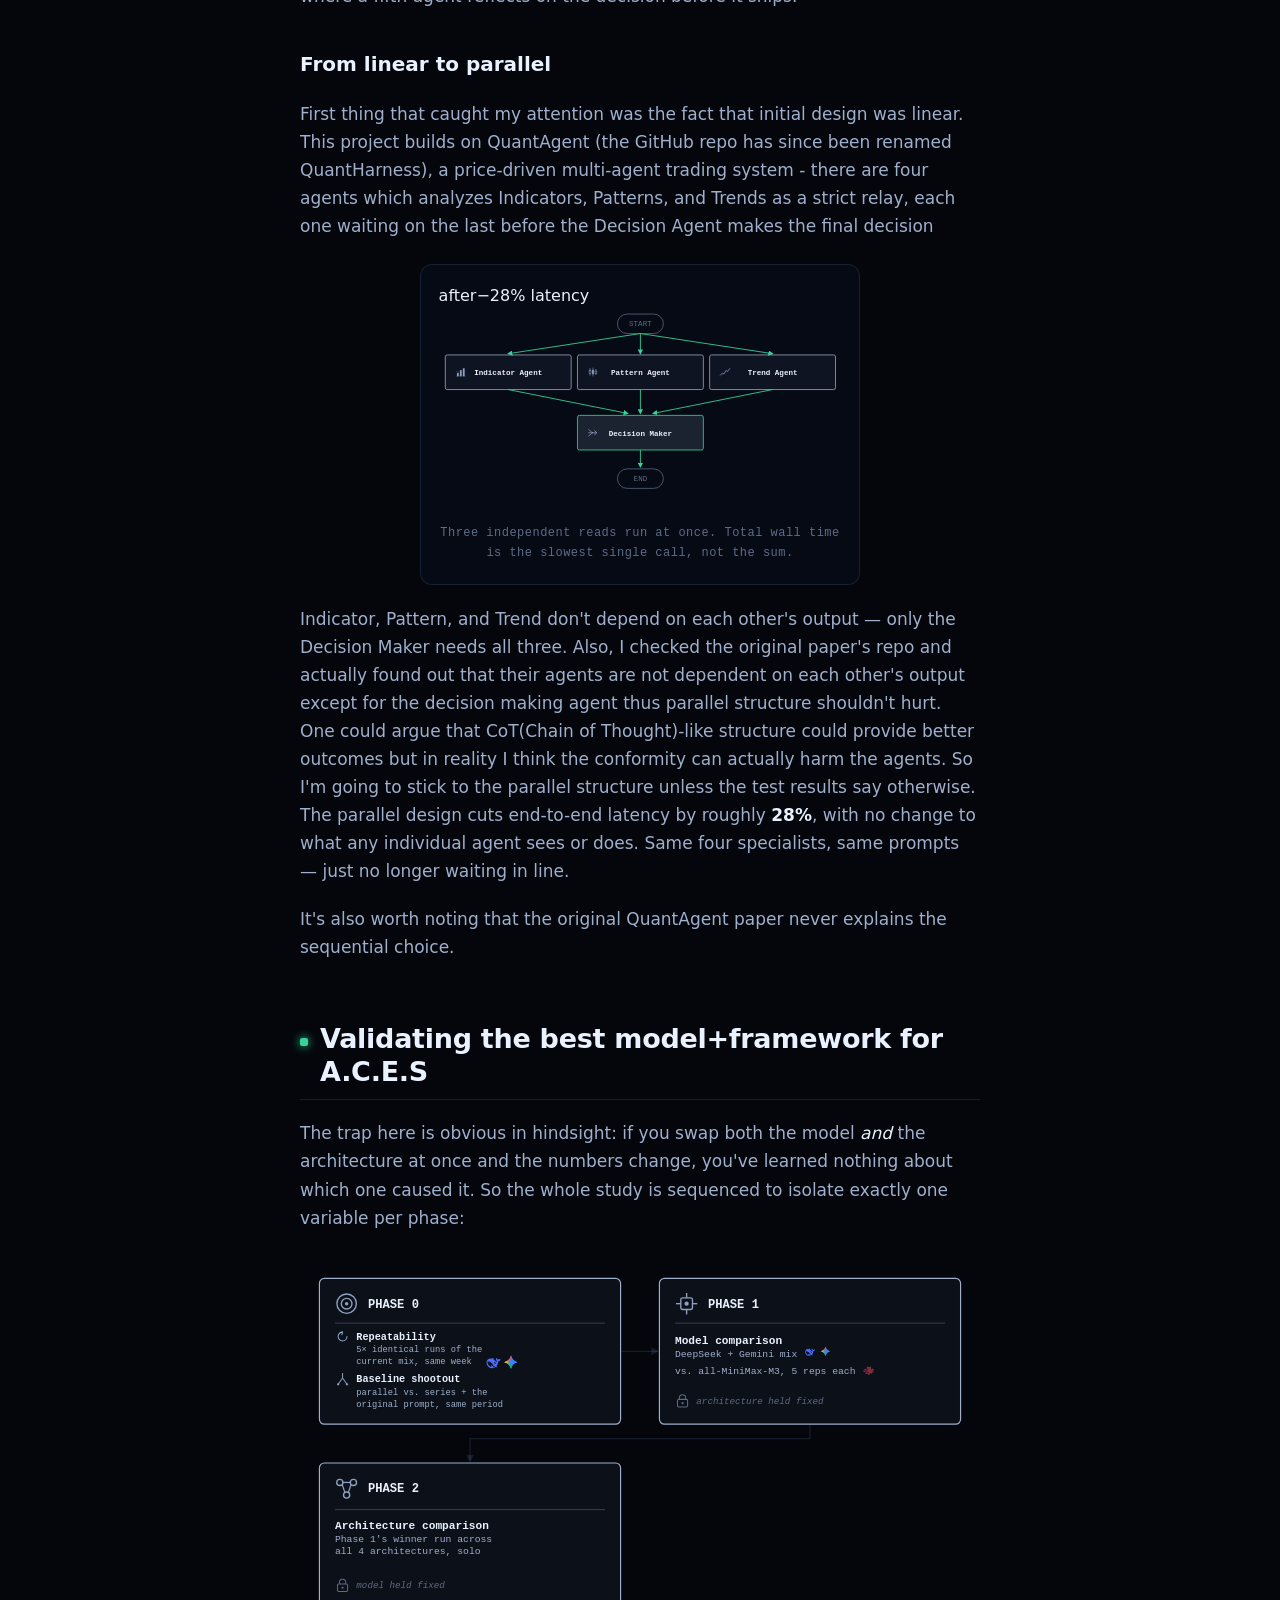
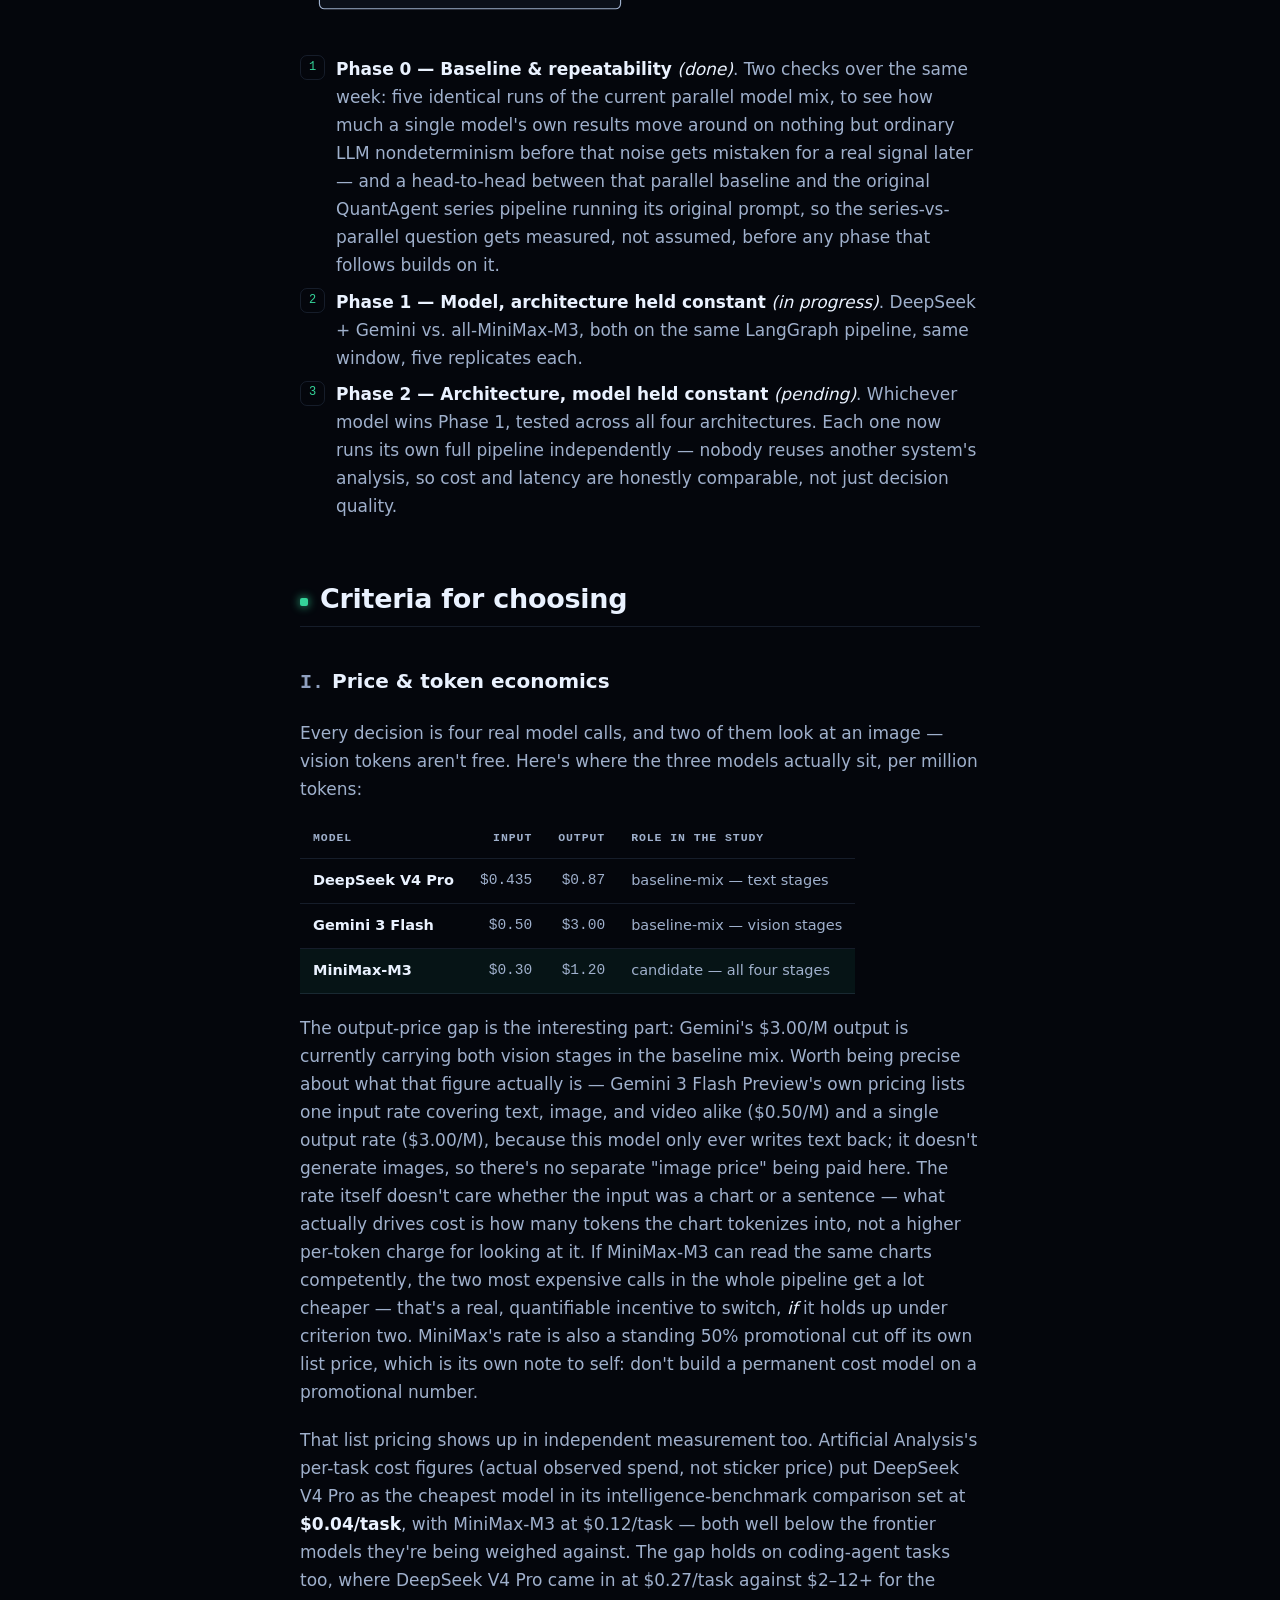
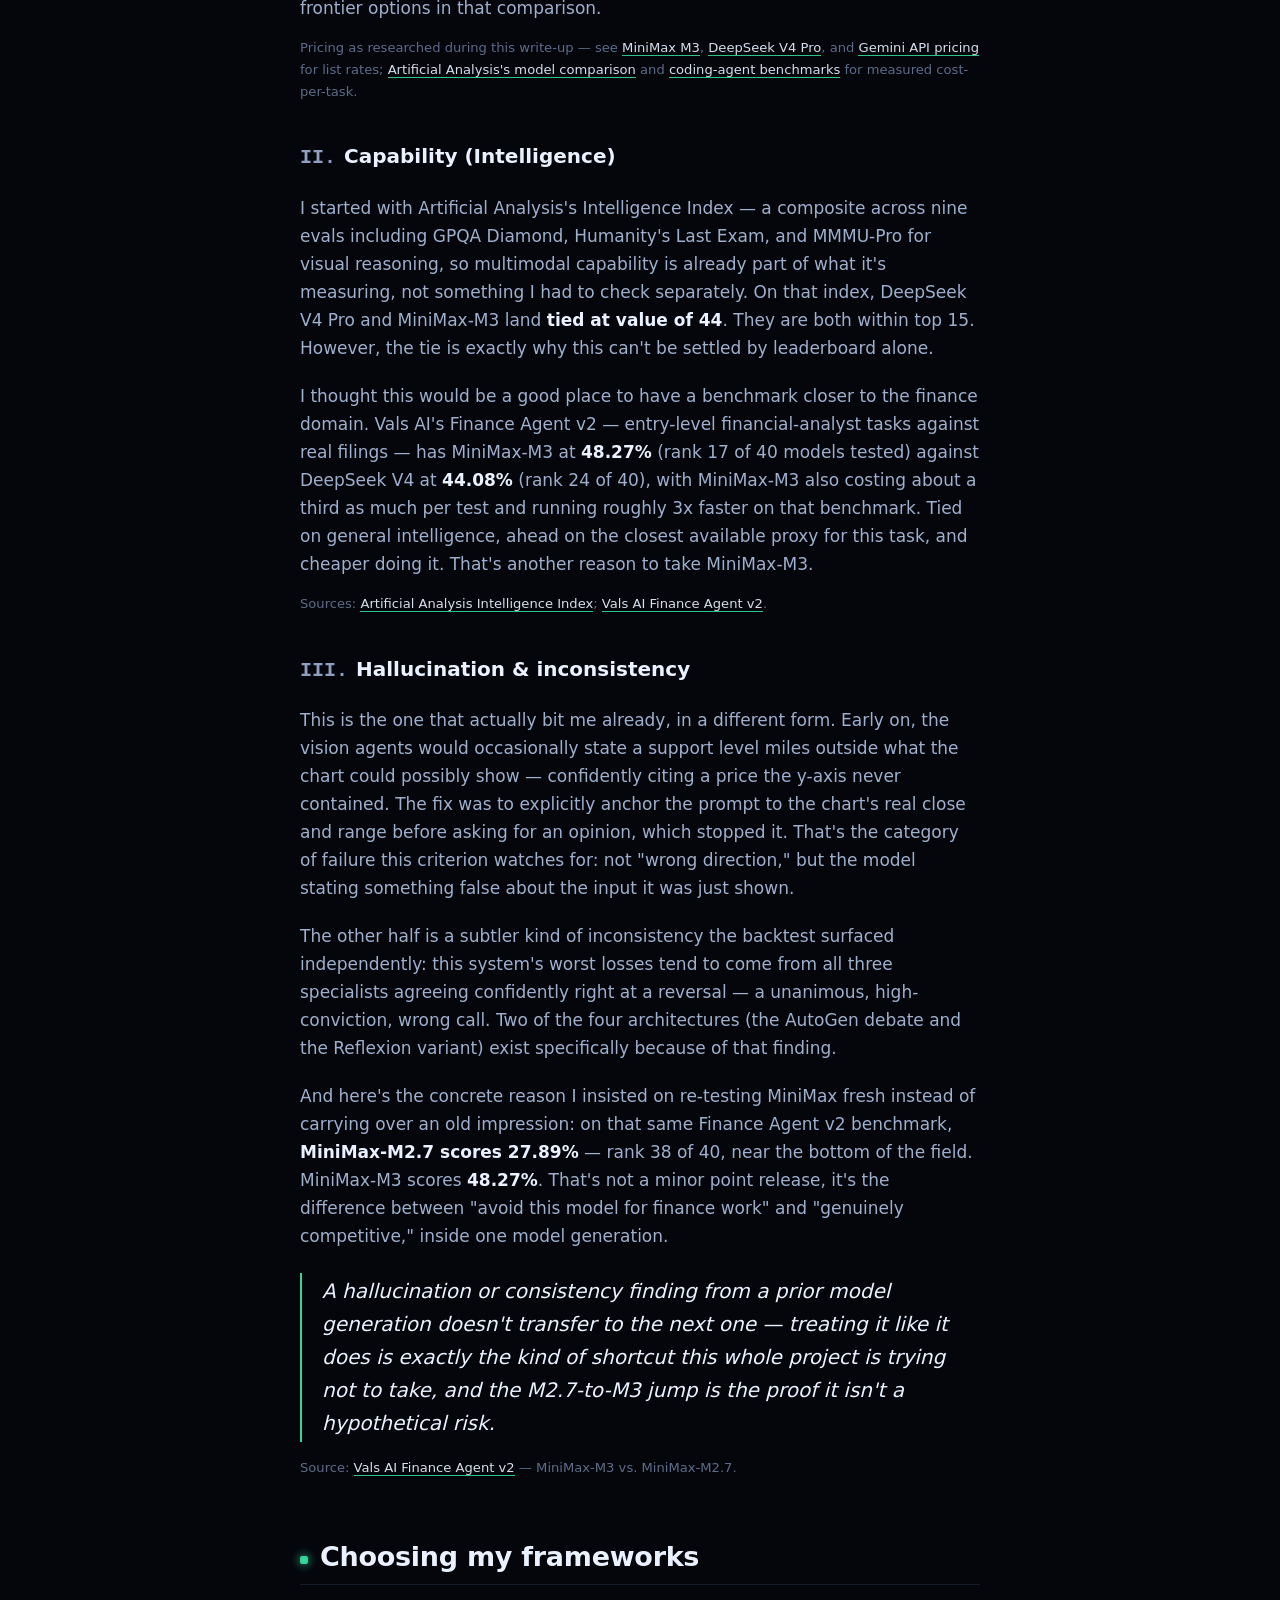
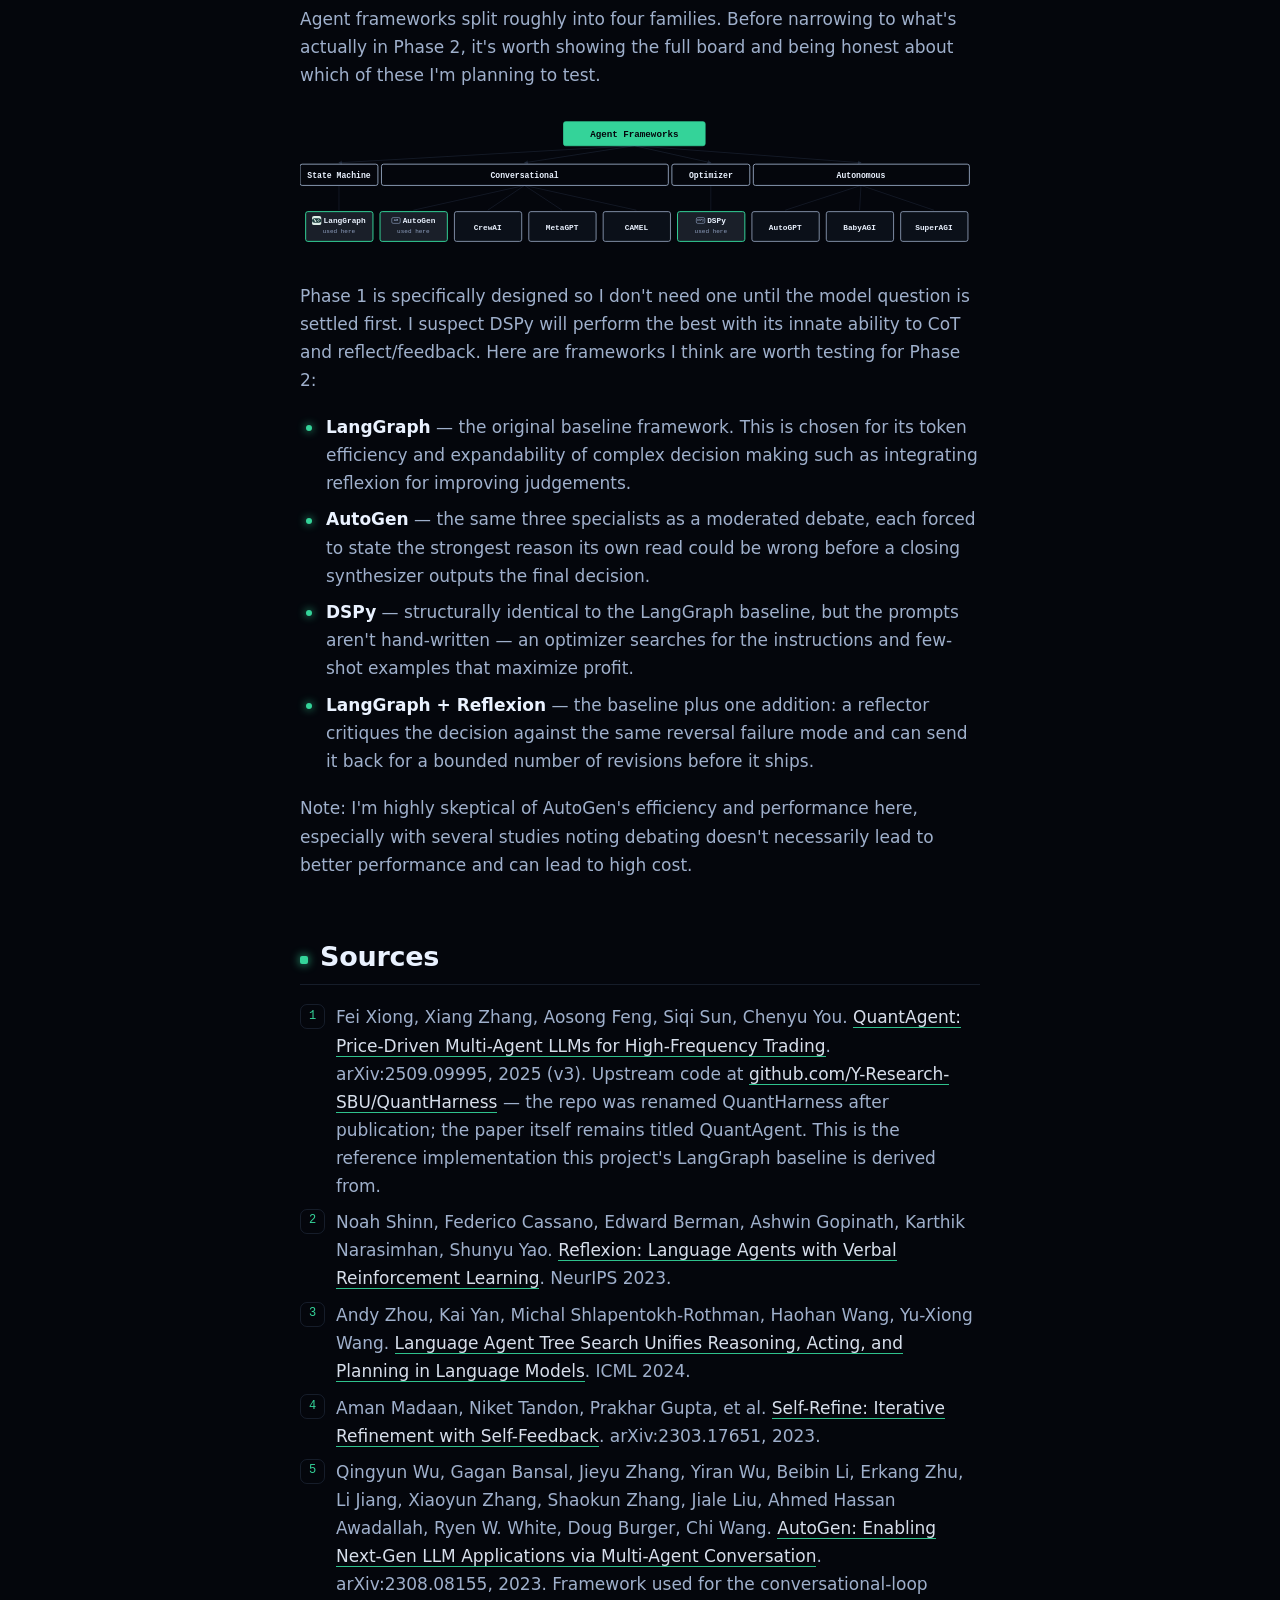
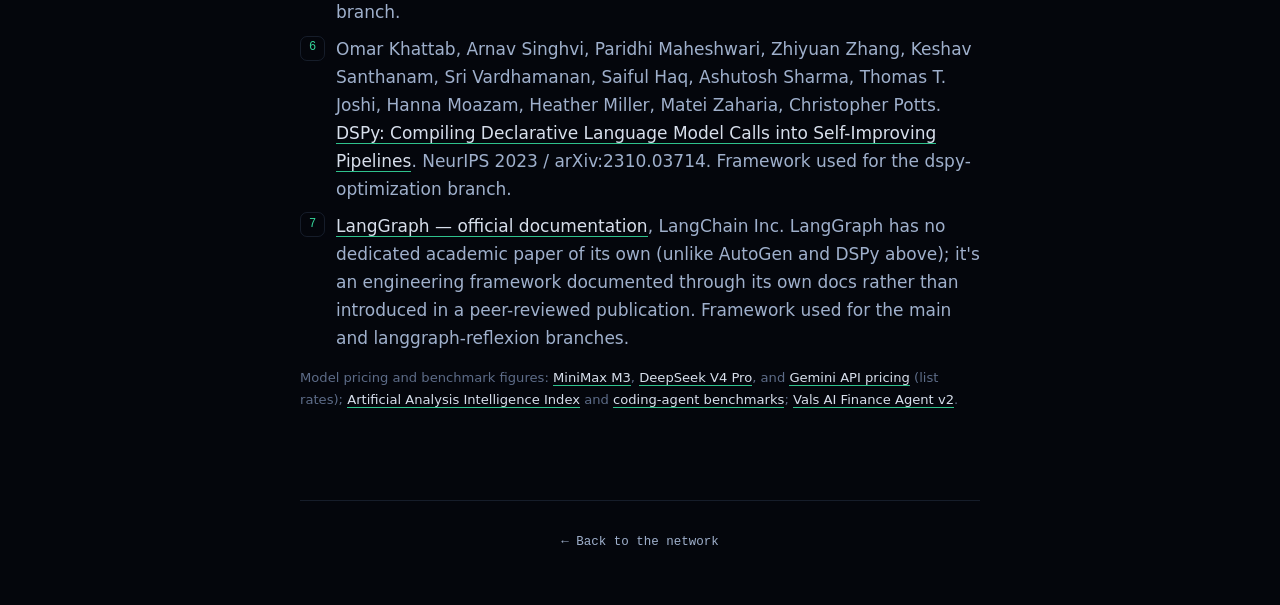
==== commit 955a2f74: "Fix typos on the ACES page" ====
--- a/projects/aces/index.html
+++ b/projects/aces/index.html
@@ -82,15 +82,15 @@
     <p class="lede" style="max-width:none; margin:0; text-align:left; color:var(--ink);">Integrating AI agents via LLM APIs as financial analysts that focus on technical analysis of the market.</p>
 
     <h2>Why I built this</h2>
-    <p>I've traded enough on my own to achieve some level of profit, now that I have traded for over a few years. I still don't know a lot about trading but at least I can testify with my revenue rate, which is above X% from my baseline at the moment. However, this was to experiment and get myself used to trading so the amount of seed used was very small. Recently, AI and espeically LLMs have been changing the world in almost every domain. I got curious about automated trading with AI agents and started looking into Agentic AI systems. I wanted to test whether a multi-agent system built to read the market can arrive at a decision to automate trading so one could earn profits without governing and hovering over the system to make deicions. And if so, how can one achieve the best possible profit and maximize their revenue?</p>
+    <p>I've traded enough on my own to achieve some level of profit, now that I have traded for over a few years. I still don't know a lot about trading but at least I can testify with my revenue rate, which is above X% from my baseline at the moment. However, this was to experiment and get myself used to trading so the amount of seed used was very small. Recently, AI and especially LLMs have been changing the world in almost every domain. I got curious about automated trading with AI agents and started looking into Agentic AI systems. I wanted to test whether a multi-agent system built to read the market can arrive at a decision to automate trading so one could earn profits without governing and hovering over the system to make decisions. And if so, how can one achieve the best possible profit and maximize their revenue?</p>
 
     <h2>Which factors can affect the performance greatly</h2>
-    <p>We can all agree that from the pareto principle that 20% of the core changes can lead to 80% of the performance. In agentic AI systems what could be those 20%? I thought these following factors were based on researching and learning about agentic AI systems:</p>
+    <p>We can all agree that from the Pareto principle that 20% of the core changes can lead to 80% of the performance. In agentic AI systems what could be those 20%? I thought these following factors were based on researching and learning about agentic AI systems:</p>
     <ol>
       <li><strong>What model is one using?</strong></li>
       <li><strong>What framework is one using?</strong></li>
     </ol>
-    <p>Although, Rasheed et al.'s 2026 study on comparing agentic frameworks for reasoning tasks (three benchmarks: BBH, GSM8K, ARC) revealed that framework choice should be driven by memory management, failure handling and cost control, not accuracy - as most frameworks acheived versy similar overall performance. This is why I chose to use LangChain, for a budget friendliness and implementing reflexion as a loop.</p>
+    <p>Although, Rasheed et al.'s 2026 study on comparing agentic frameworks for reasoning tasks (three benchmarks: BBH, GSM8K, ARC) revealed that framework choice should be driven by memory management, failure handling and cost control, not accuracy - as most frameworks achieved very similar overall performance. This is why I chose to use LangChain, for a budget friendliness and implementing reflexion as a loop.</p>
 
     <h2>Structure of A.C.E.S</h2>
     <div class="diagram-solo">
@@ -174,11 +174,11 @@
     <p>What changes between architectures is <em>how</em> those four stages talk to each other — a parallel LangGraph pipeline, an AutoGen debate where the specialists cross-examine each other, a DSPy program whose prompts are optimized against realized P&amp;L instead of hand-tuned, and a LangGraph variant where a fifth agent reflects on the decision before it ships.</p>
 
     <h3>From linear to parallel</h3>
-    <p>First thing that caught my attention was the fact that initial design was linear. This project builds on QuantAgent (the GitHub repo has since been renamed QuantHarness), a price-driven multi-agent trading system - there are four agents which analyszes Indicators, Patterns, and Trends as a strict relay, each one waiting on the last before the Decision Agent makes the final decision</p>
+    <p>First thing that caught my attention was the fact that initial design was linear. This project builds on QuantAgent (the GitHub repo has since been renamed QuantHarness), a price-driven multi-agent trading system - there are four agents which analyzes Indicators, Patterns, and Trends as a strict relay, each one waiting on the last before the Decision Agent makes the final decision</p>
 
     <div class="diagram-solo">
       <figure>
-        <div class="dcap"><span>after</span><span class="metric">&minus; -28% latency</span></div>
+        <div class="dcap"><span>after</span><span class="metric">&minus;28% latency</span></div>
         <svg viewBox="0 0 640 310" xmlns="http://www.w3.org/2000/svg" role="img" aria-label="Parallel diagram: START fans out to Indicator, Pattern, and Trend agents simultaneously, which all feed into Decision Maker, then END.">
           <defs>
             <marker id="arrowA" viewBox="0 0 10 10" refX="8" refY="5" markerWidth="6" markerHeight="6" orient="auto-start-reverse">
@@ -364,7 +364,7 @@
       <li><strong>Phase 2 — Architecture, model held constant</strong> <em>(pending)</em>. Whichever model wins Phase 1, tested across all four architectures. Each one now runs its own full pipeline independently — nobody reuses another system's analysis, so cost and latency are honestly comparable, not just decision quality.</li>
     </ol>
 
-    <h2>Criterias for choosing</h2>
+    <h2>Criteria for choosing</h2>
 
     <h3><span class="roman">I.</span>Price &amp; token economics</h3>
     <p>Every decision is four real model calls, and two of them look at an image — vision tokens aren't free. Here's where the three models actually sit, per million tokens:</p>
@@ -379,7 +379,7 @@
     <p class="source-note">Pricing as researched during this write-up — see <a href="https://openrouter.ai/minimax/minimax-m3" target="_blank" rel="noopener">MiniMax M3</a>, <a href="https://openrouter.ai/deepseek/deepseek-v4-pro" target="_blank" rel="noopener">DeepSeek V4 Pro</a>, and <a href="https://ai.google.dev/gemini-api/docs/pricing" target="_blank" rel="noopener">Gemini API pricing</a> for list rates; <a href="https://artificialanalysis.ai/models" target="_blank" rel="noopener">Artificial Analysis's model comparison</a> and <a href="https://artificialanalysis.ai/agents/coding-agents" target="_blank" rel="noopener">coding-agent benchmarks</a> for measured cost-per-task.</p>
 
     <h3><span class="roman">II.</span>Capability (Intelligence)</h3>
-    <p>I started with Artificial Analysis's Intelligence Index — a composite across nine evals including GPQA Diamond, Humanity's Last Exam, and MMMU-Pro for visual reasoning, so multimodal capability is already part of what it's measuring, not something I had to check separately. On that index, DeepSeek V4 Pro on and MiniMax-M3 land <strong>tied at value of 44</strong>.They are both within top 15. However, the tie is exactly why this can't be settled by leaderboard alone. </p>
+    <p>I started with Artificial Analysis's Intelligence Index — a composite across nine evals including GPQA Diamond, Humanity's Last Exam, and MMMU-Pro for visual reasoning, so multimodal capability is already part of what it's measuring, not something I had to check separately. On that index, DeepSeek V4 Pro and MiniMax-M3 land <strong>tied at value of 44</strong>. They are both within top 15. However, the tie is exactly why this can't be settled by leaderboard alone. </p>
     <p>I thought this would be a good place to have a benchmark closer to the finance domain. Vals AI's Finance Agent v2 — entry-level financial-analyst tasks against real filings — has MiniMax-M3 at <strong>48.27%</strong> (rank 17 of 40 models tested) against DeepSeek V4 at <strong>44.08%</strong> (rank 24 of 40), with MiniMax-M3 also costing about a third as much per test and running roughly 3x faster on that benchmark. Tied on general intelligence, ahead on the closest available proxy for this task, and cheaper doing it. That's another reason to take MiniMax-M3.
 
     <p class="source-note">Sources: <a href="https://artificialanalysis.ai/models" target="_blank" rel="noopener">Artificial Analysis Intelligence Index</a>; <a href="https://www.vals.ai/benchmarks/fabv2" target="_blank" rel="noopener">Vals AI Finance Agent v2</a>.</p>
@@ -392,7 +392,7 @@
     <p class="source-note">Source: <a href="https://www.vals.ai/benchmarks/fabv2" target="_blank" rel="noopener">Vals AI Finance Agent v2</a> — MiniMax-M3 vs. MiniMax-M2.7.</p>
 
     <h2>Choosing my frameworks</h2>
-    <p>Agent frameworks split roughly into four families. Before narrowing to what's actually in Phase 2, it's worth showing the full board and being honest about which of these I''m planning to test.</p>
+    <p>Agent frameworks split roughly into four families. Before narrowing to what's actually in Phase 2, it's worth showing the full board and being honest about which of these I'm planning to test.</p>
 
     <figure>
       <svg viewBox="0 0 960 195" xmlns="http://www.w3.org/2000/svg" role="img" aria-label="Tree diagram of agent frameworks grouped into State Machine, Conversational, Optimizer, and Autonomous families, with the three frameworks used in this project highlighted.">
@@ -491,9 +491,9 @@
       </svg>
     </figure>
 
-    <p>Phase 1 is specifically designed so I don't need one until the model question is settled first. I suspect DSPy will perform the best with it's innate ability to CoT and reflect/feedback. Here are frameworks I think are worth testing for Phase 2:</p>
+    <p>Phase 1 is specifically designed so I don't need one until the model question is settled first. I suspect DSPy will perform the best with its innate ability to CoT and reflect/feedback. Here are frameworks I think are worth testing for Phase 2:</p>
     <ul>
-      <li><strong>LangGraph</strong> — the original baseline framework. This is chosen for it's token efficiency and expandability of complex decision making such as integrating reflexion for improving judgements.</li>
+      <li><strong>LangGraph</strong> — the original baseline framework. This is chosen for its token efficiency and expandability of complex decision making such as integrating reflexion for improving judgements.</li>
       <li><strong>AutoGen</strong> — the same three specialists as a moderated debate, each forced to state the strongest reason its own read could be wrong before a closing synthesizer outputs the final decision.</li>
       <li><strong>DSPy</strong> — structurally identical to the LangGraph baseline, but the prompts aren't hand-written — an optimizer searches for the instructions and few-shot examples that maximize profit.</li>
       <li><strong>LangGraph + Reflexion</strong> — the baseline plus one addition: a reflector critiques the decision against the same reversal failure mode and can send it back for a bounded number of revisions before it ships.</li>
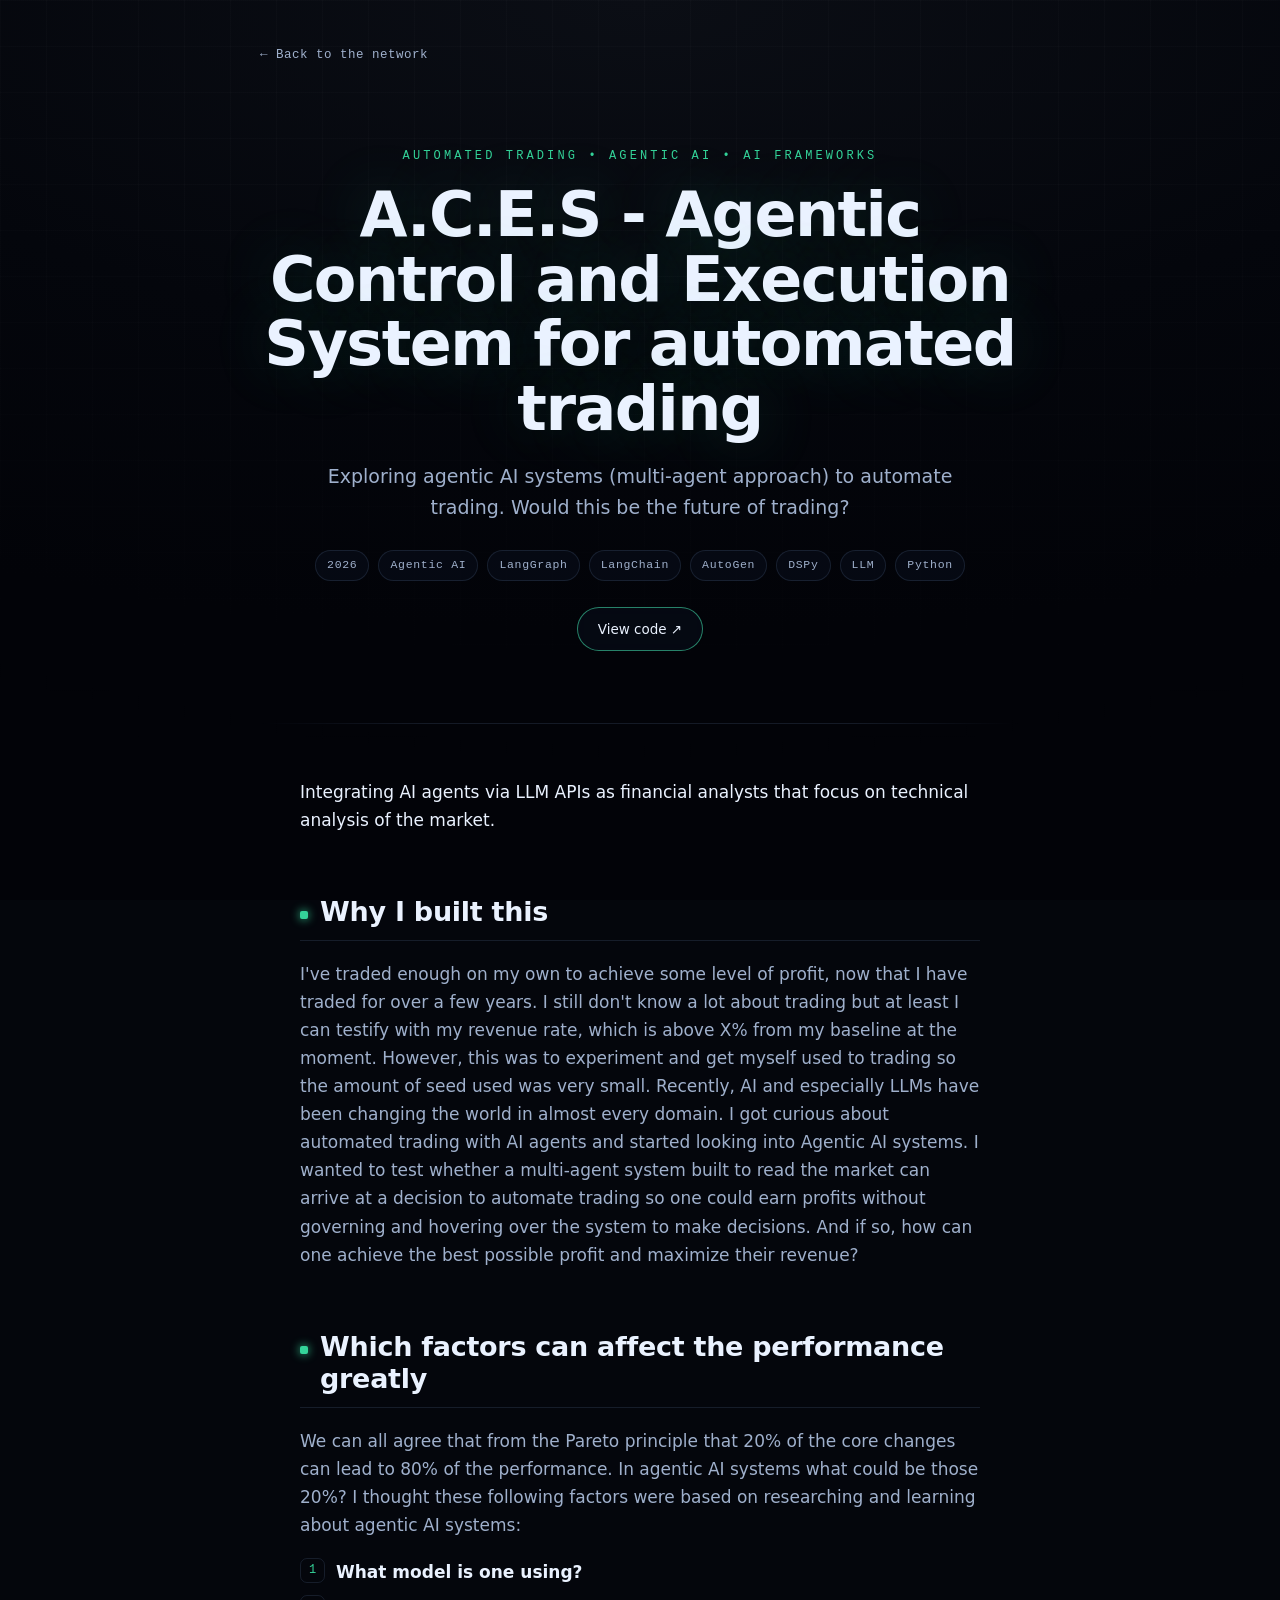
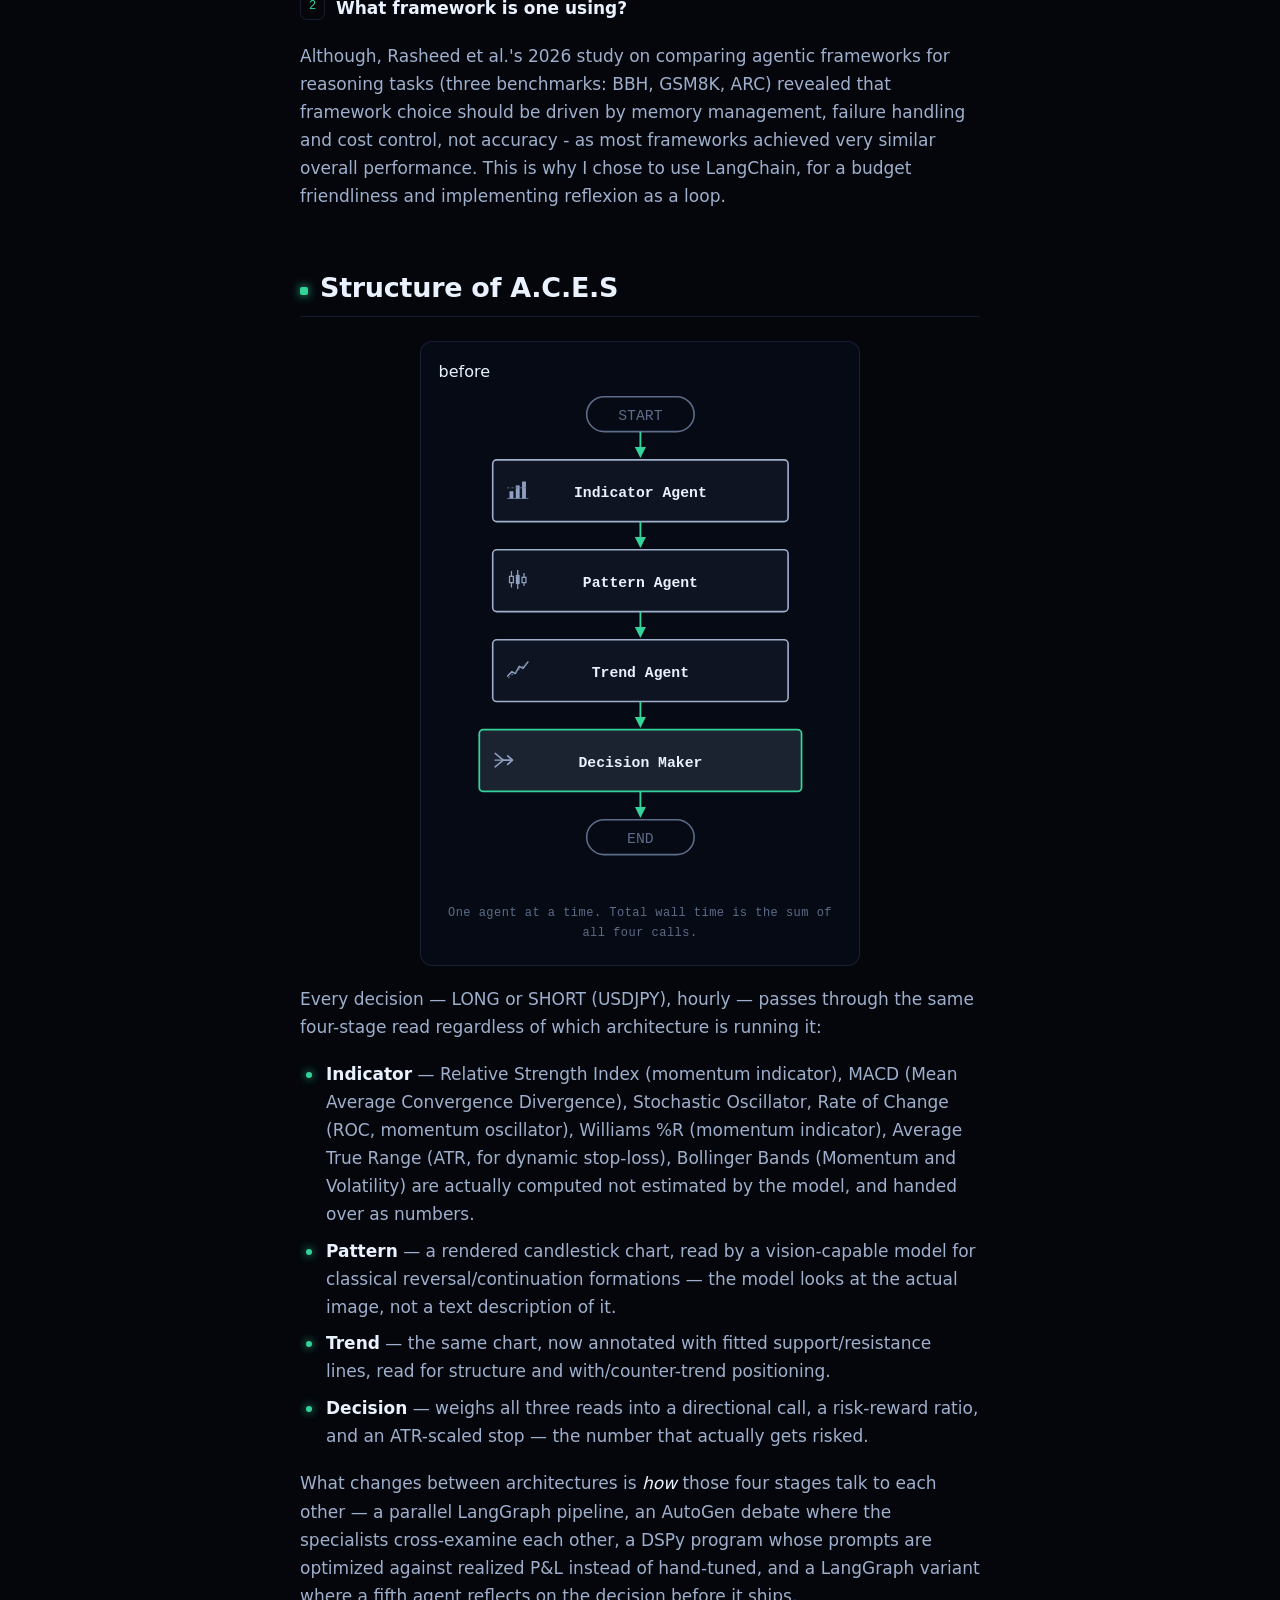
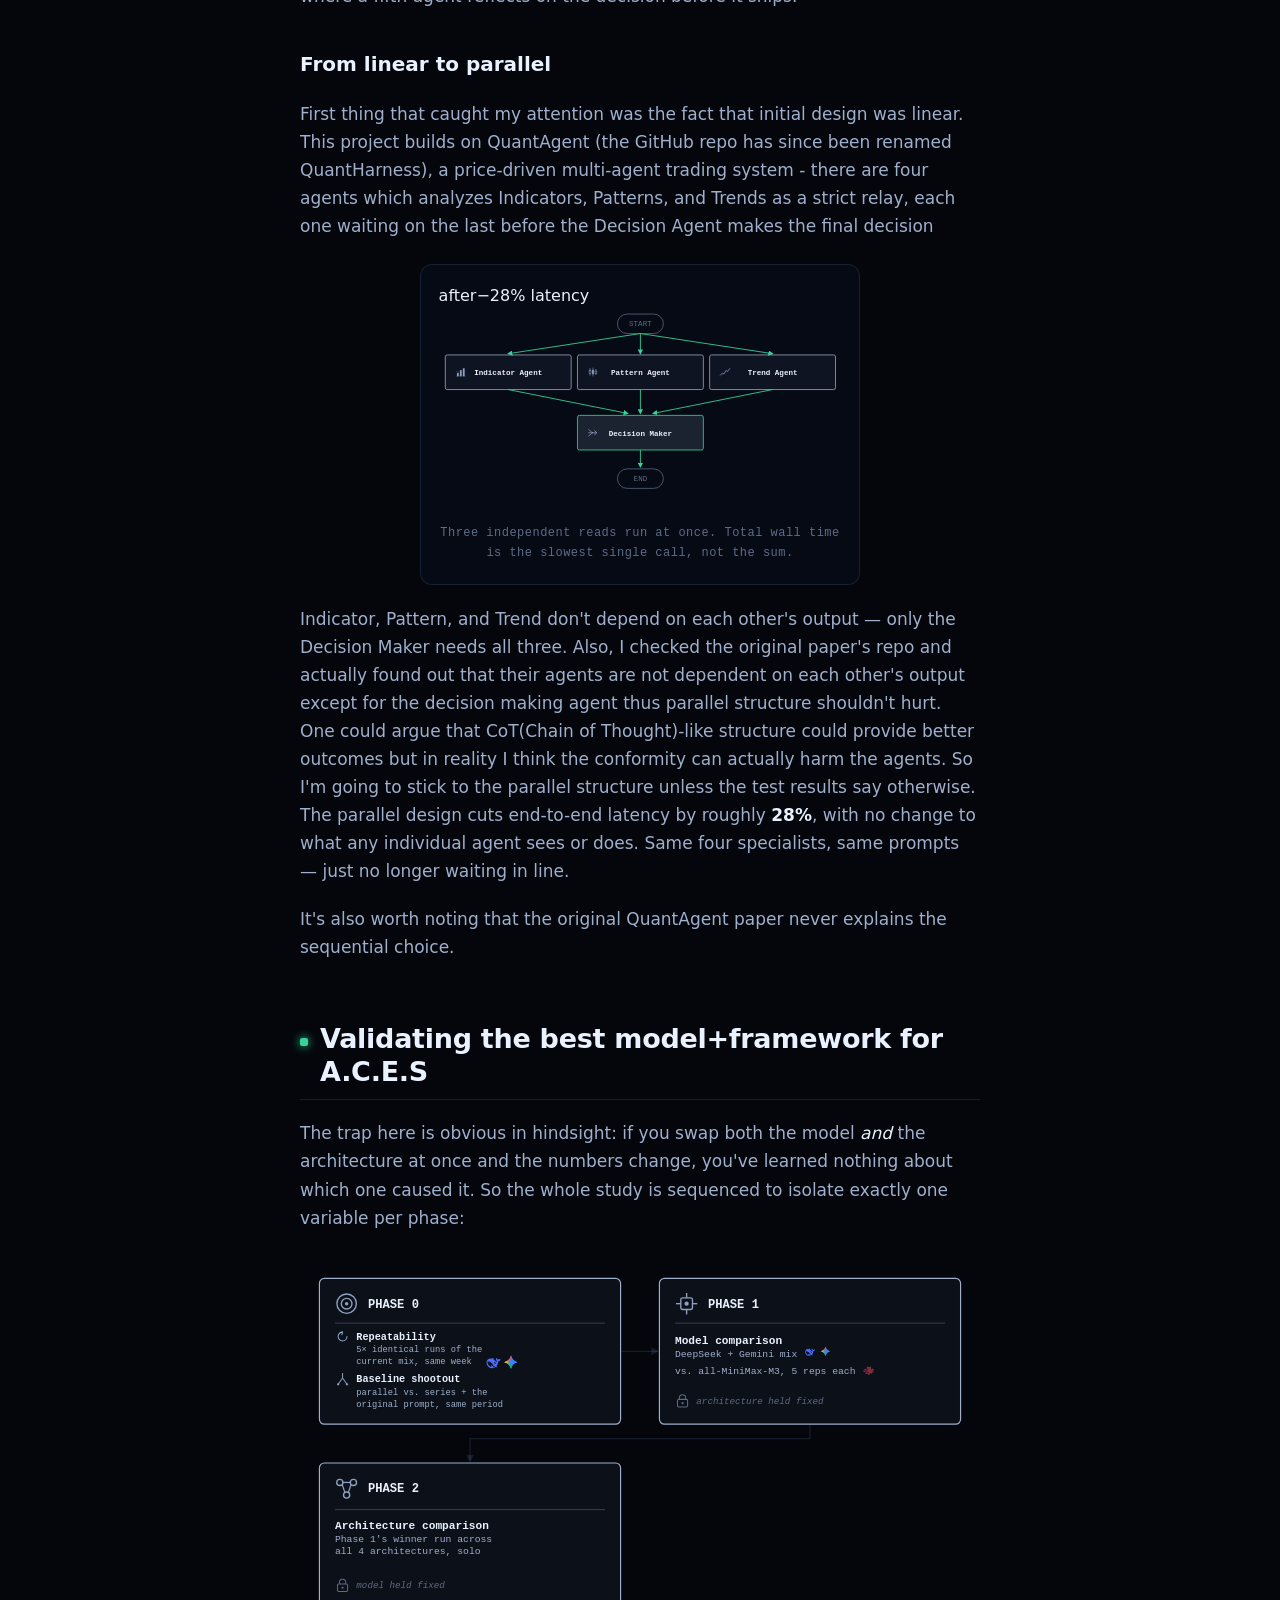
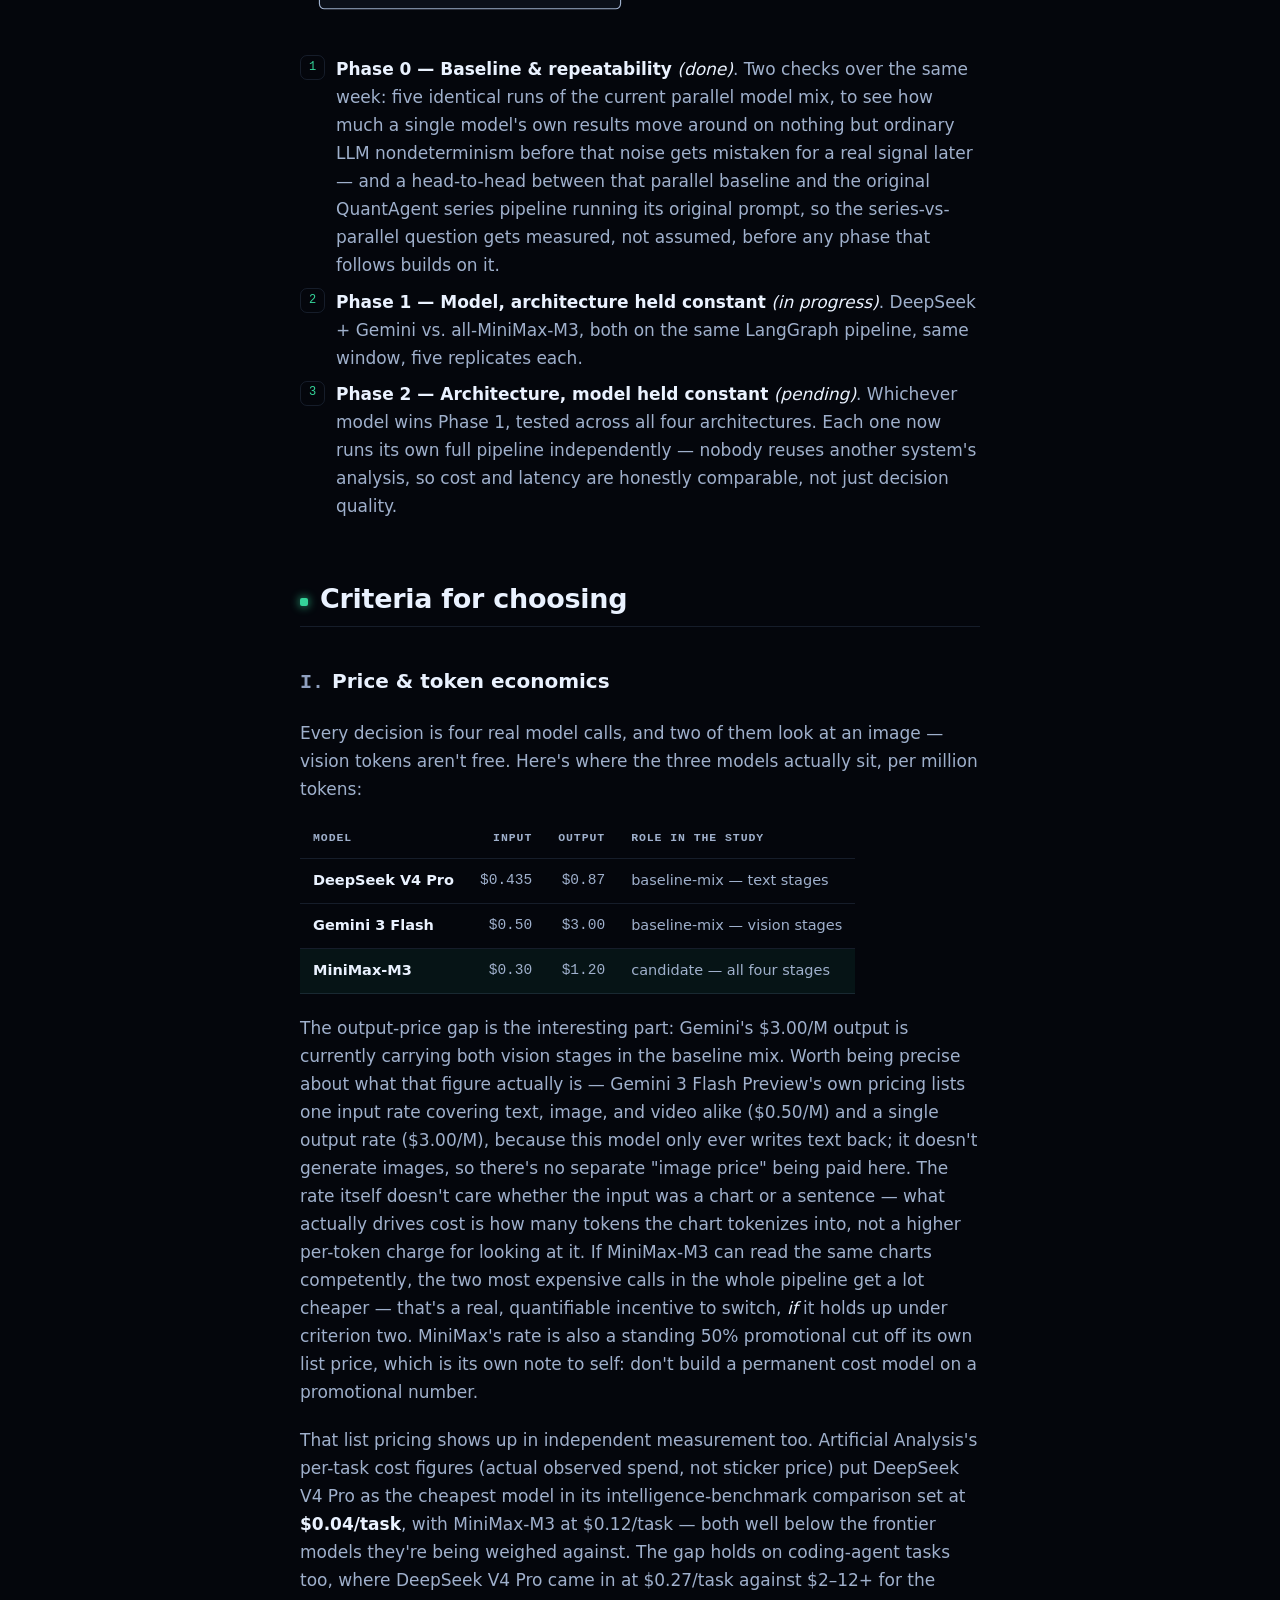
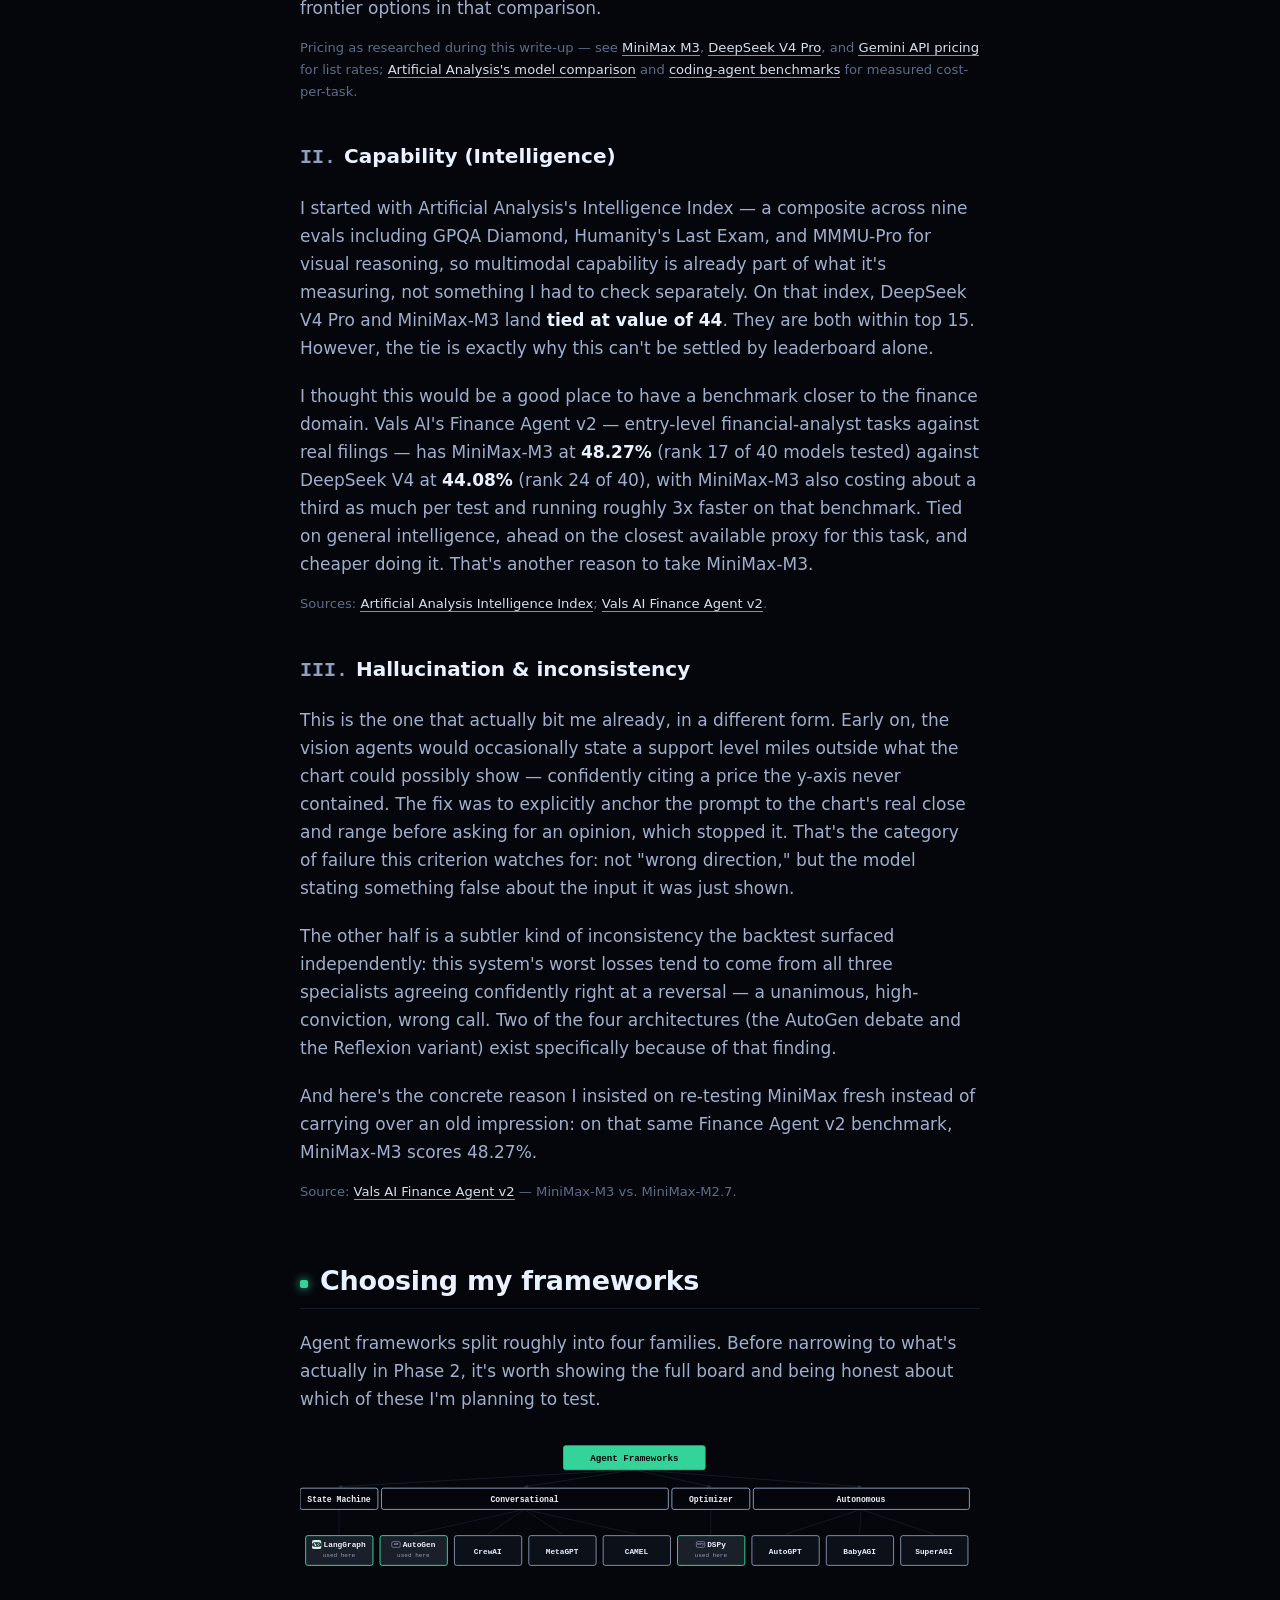
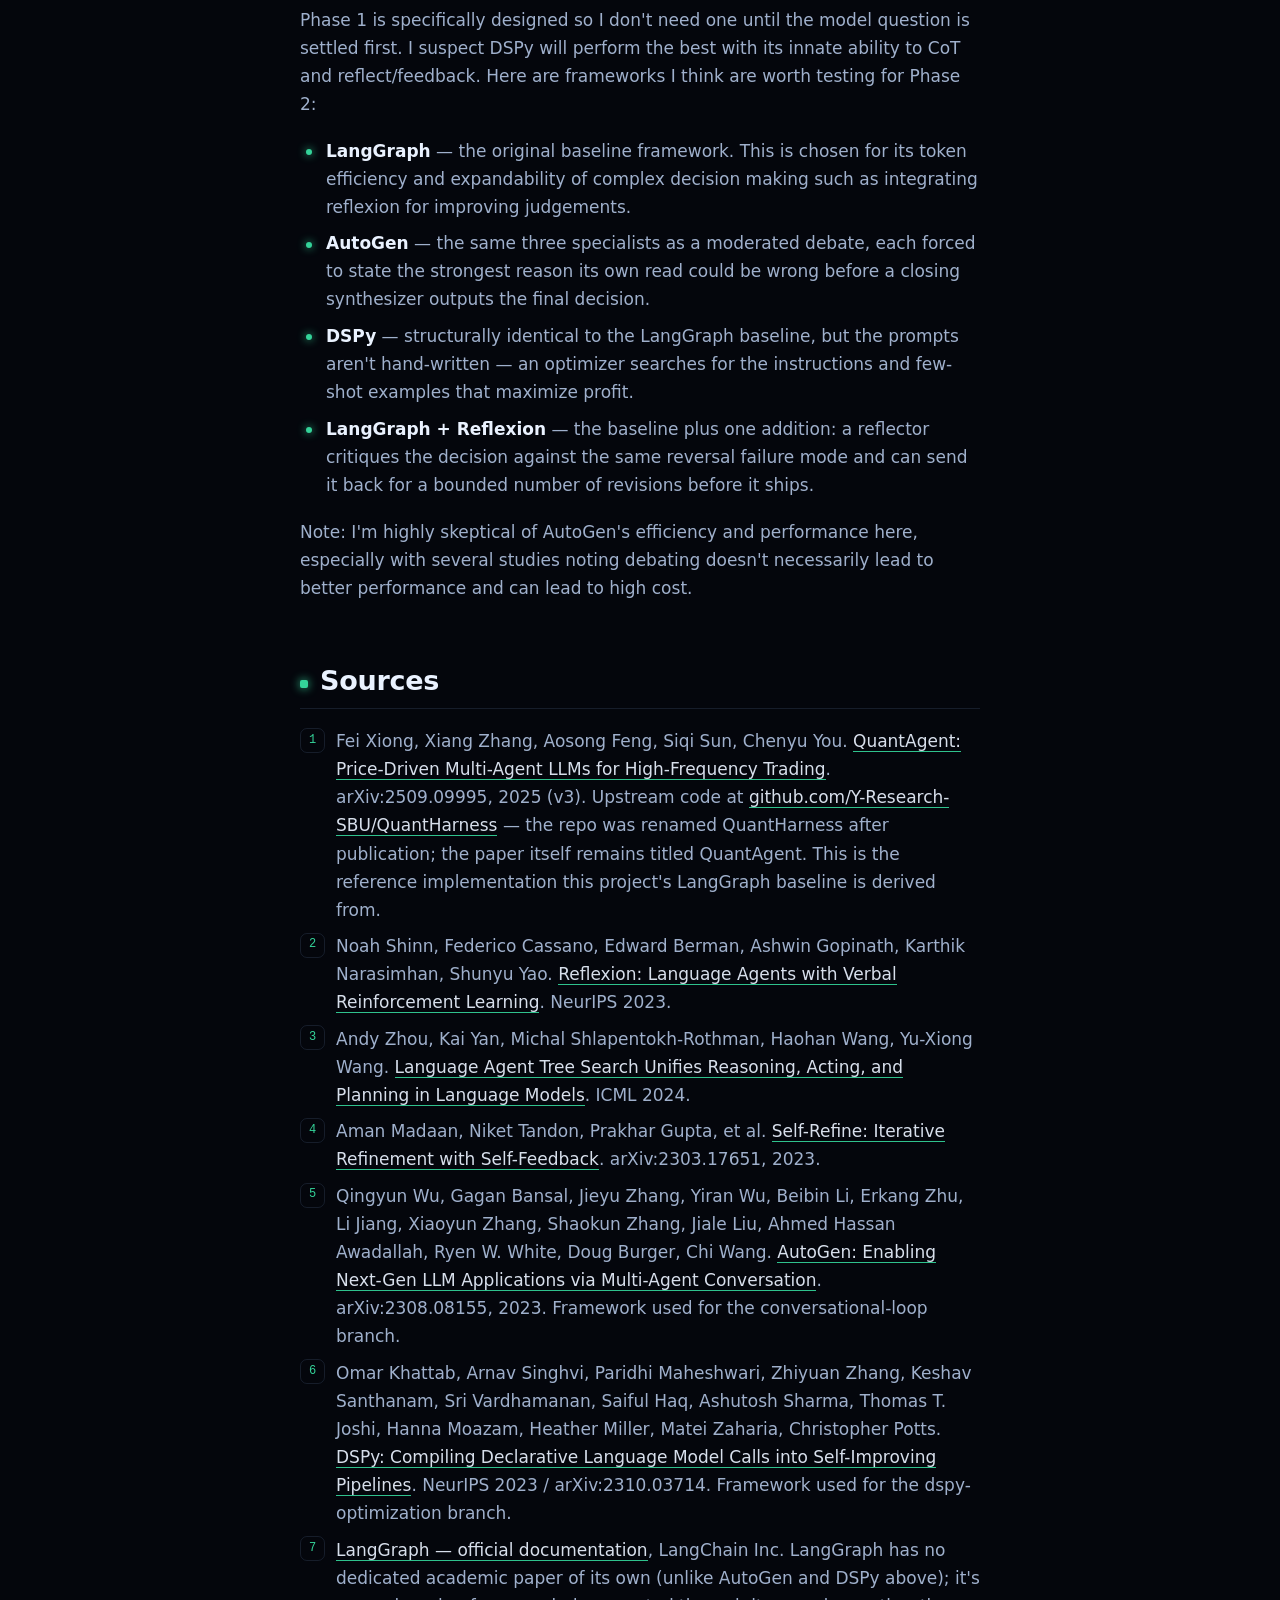
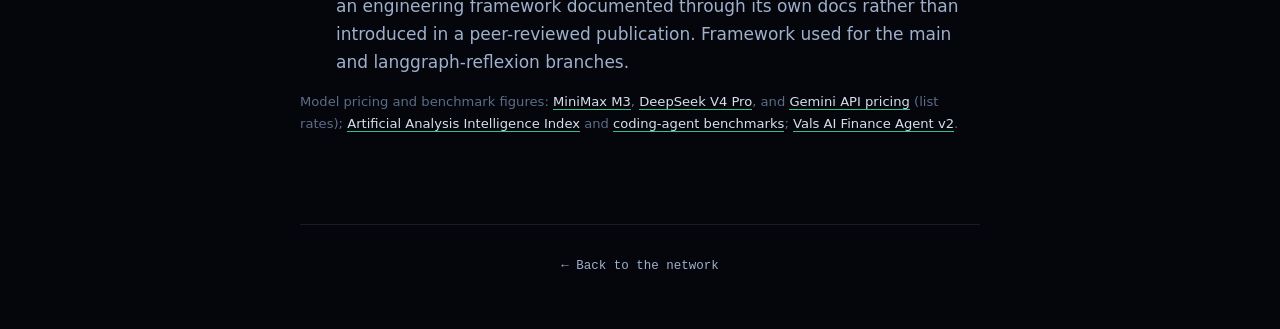
==== commit fba70d4f: "Trim the MiniMax generation-gap passage on the ACES page Carries the author's edit cutting the M2.7-" ====
--- a/projects/aces/index.html
+++ b/projects/aces/index.html
@@ -380,15 +380,14 @@
 
     <h3><span class="roman">II.</span>Capability (Intelligence)</h3>
     <p>I started with Artificial Analysis's Intelligence Index — a composite across nine evals including GPQA Diamond, Humanity's Last Exam, and MMMU-Pro for visual reasoning, so multimodal capability is already part of what it's measuring, not something I had to check separately. On that index, DeepSeek V4 Pro and MiniMax-M3 land <strong>tied at value of 44</strong>. They are both within top 15. However, the tie is exactly why this can't be settled by leaderboard alone. </p>
-    <p>I thought this would be a good place to have a benchmark closer to the finance domain. Vals AI's Finance Agent v2 — entry-level financial-analyst tasks against real filings — has MiniMax-M3 at <strong>48.27%</strong> (rank 17 of 40 models tested) against DeepSeek V4 at <strong>44.08%</strong> (rank 24 of 40), with MiniMax-M3 also costing about a third as much per test and running roughly 3x faster on that benchmark. Tied on general intelligence, ahead on the closest available proxy for this task, and cheaper doing it. That's another reason to take MiniMax-M3.
+    <p>I thought this would be a good place to have a benchmark closer to the finance domain. Vals AI's Finance Agent v2 — entry-level financial-analyst tasks against real filings — has MiniMax-M3 at <strong>48.27%</strong> (rank 17 of 40 models tested) against DeepSeek V4 at <strong>44.08%</strong> (rank 24 of 40), with MiniMax-M3 also costing about a third as much per test and running roughly 3x faster on that benchmark. Tied on general intelligence, ahead on the closest available proxy for this task, and cheaper doing it. That's another reason to take MiniMax-M3.</p>
 
     <p class="source-note">Sources: <a href="https://artificialanalysis.ai/models" target="_blank" rel="noopener">Artificial Analysis Intelligence Index</a>; <a href="https://www.vals.ai/benchmarks/fabv2" target="_blank" rel="noopener">Vals AI Finance Agent v2</a>.</p>
 
     <h3><span class="roman">III.</span>Hallucination &amp; inconsistency</h3>
     <p>This is the one that actually bit me already, in a different form. Early on, the vision agents would occasionally state a support level miles outside what the chart could possibly show — confidently citing a price the y-axis never contained. The fix was to explicitly anchor the prompt to the chart's real close and range before asking for an opinion, which stopped it. That's the category of failure this criterion watches for: not "wrong direction," but the model stating something false about the input it was just shown.</p>
     <p>The other half is a subtler kind of inconsistency the backtest surfaced independently: this system's worst losses tend to come from all three specialists agreeing confidently right at a reversal — a unanimous, high-conviction, wrong call. Two of the four architectures (the AutoGen debate and the Reflexion variant) exist specifically because of that finding.</p>
-    <p>And here's the concrete reason I insisted on re-testing MiniMax fresh instead of carrying over an old impression: on that same Finance Agent v2 benchmark, <strong>MiniMax-M2.7 scores 27.89%</strong> — rank 38 of 40, near the bottom of the field. MiniMax-M3 scores <strong>48.27%</strong>. That's not a minor point release, it's the difference between "avoid this model for finance work" and "genuinely competitive," inside one model generation.</p>
-    <blockquote>A hallucination or consistency finding from a prior model generation doesn't transfer to the next one — treating it like it does is exactly the kind of shortcut this whole project is trying not to take, and the M2.7-to-M3 jump is the proof it isn't a hypothetical risk.</blockquote>
+    <p>And here's the concrete reason I insisted on re-testing MiniMax fresh instead of carrying over an old impression: on that same Finance Agent v2 benchmark, MiniMax-M3 scores 48.27%.</p>
     <p class="source-note">Source: <a href="https://www.vals.ai/benchmarks/fabv2" target="_blank" rel="noopener">Vals AI Finance Agent v2</a> — MiniMax-M3 vs. MiniMax-M2.7.</p>
 
     <h2>Choosing my frameworks</h2>
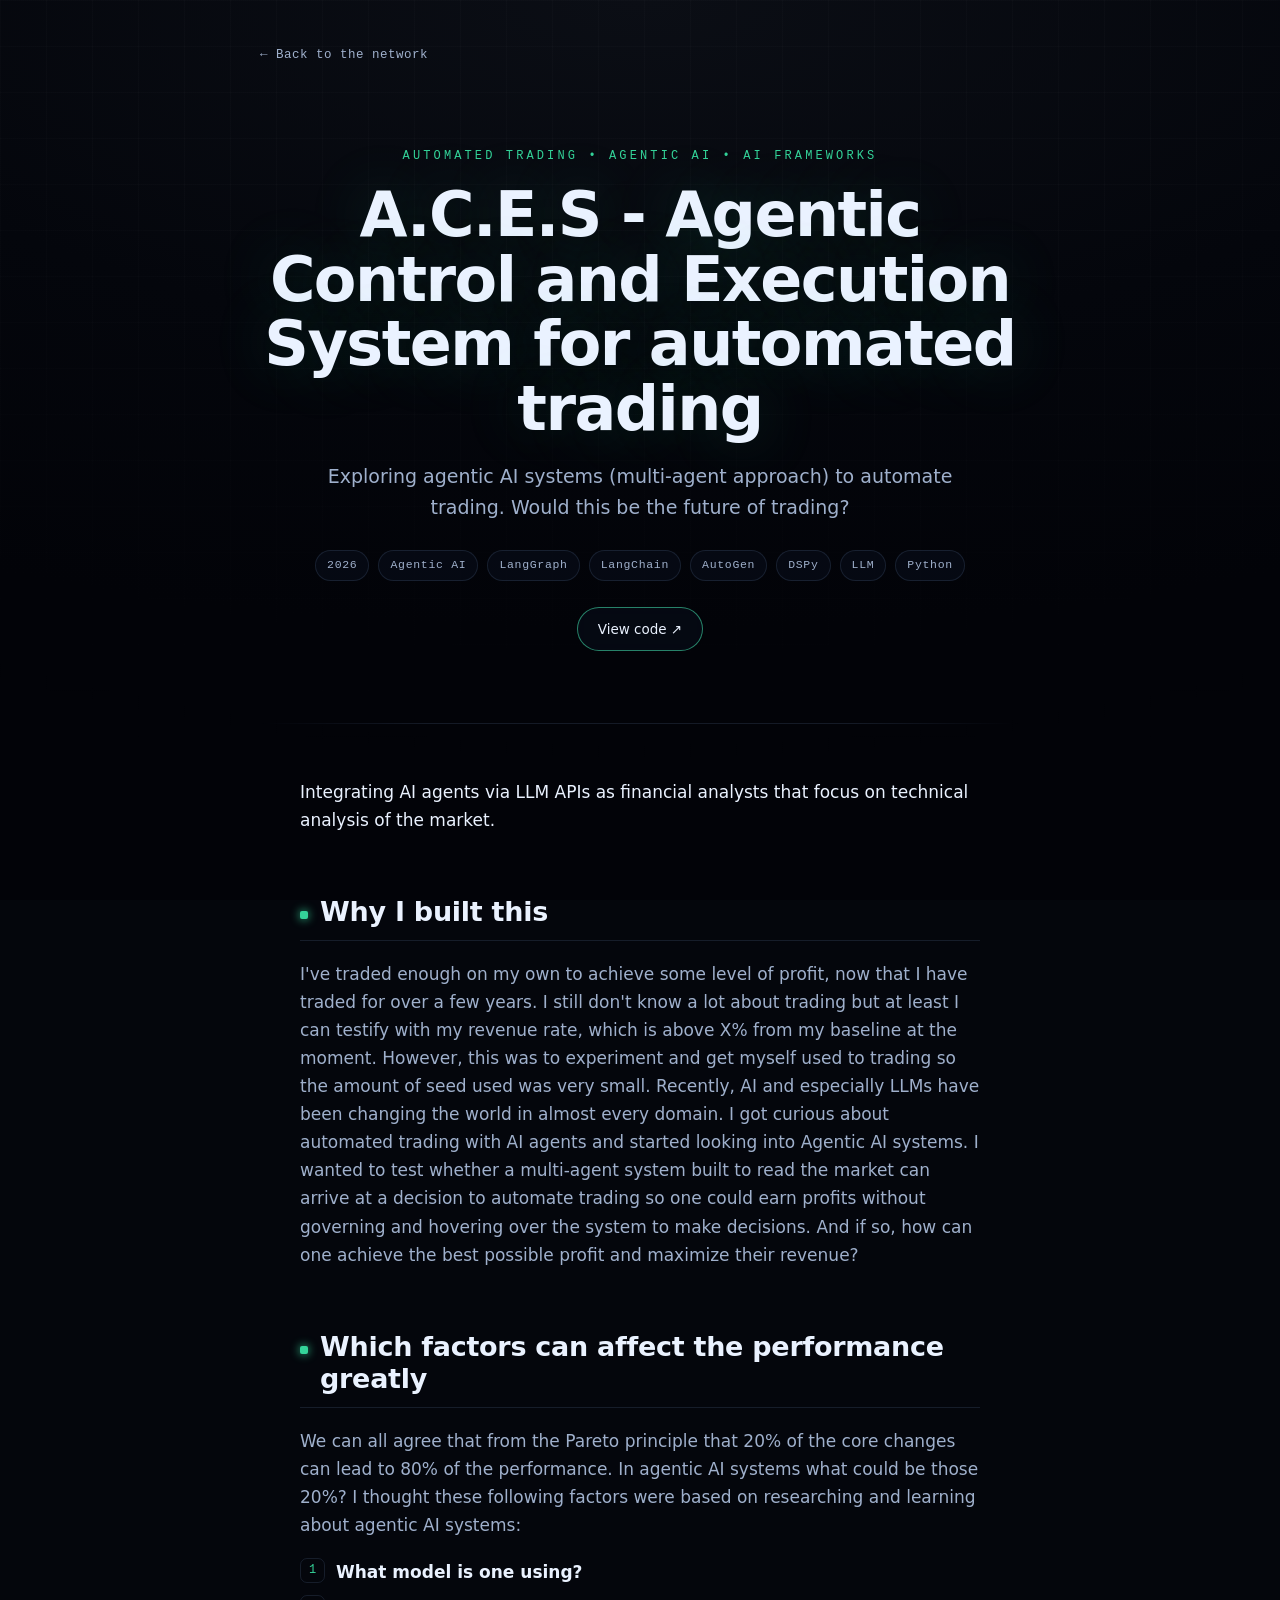
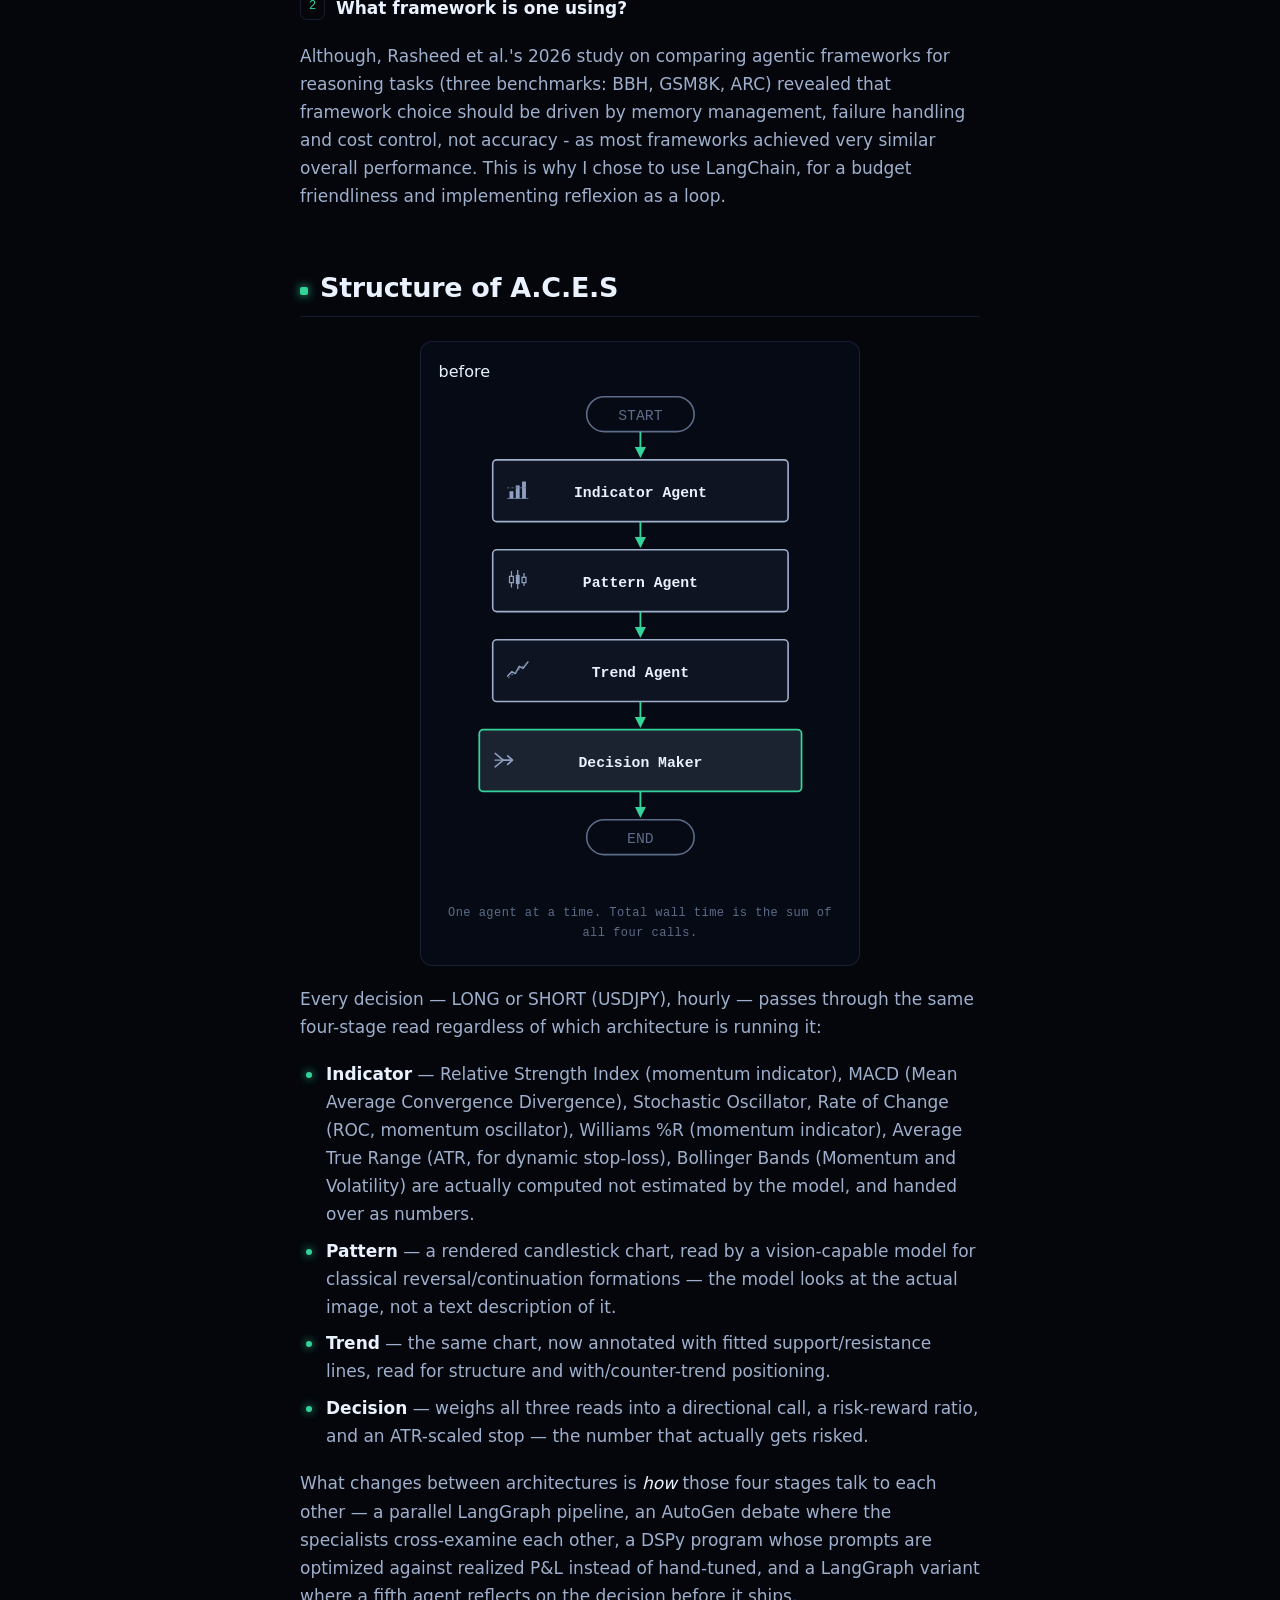
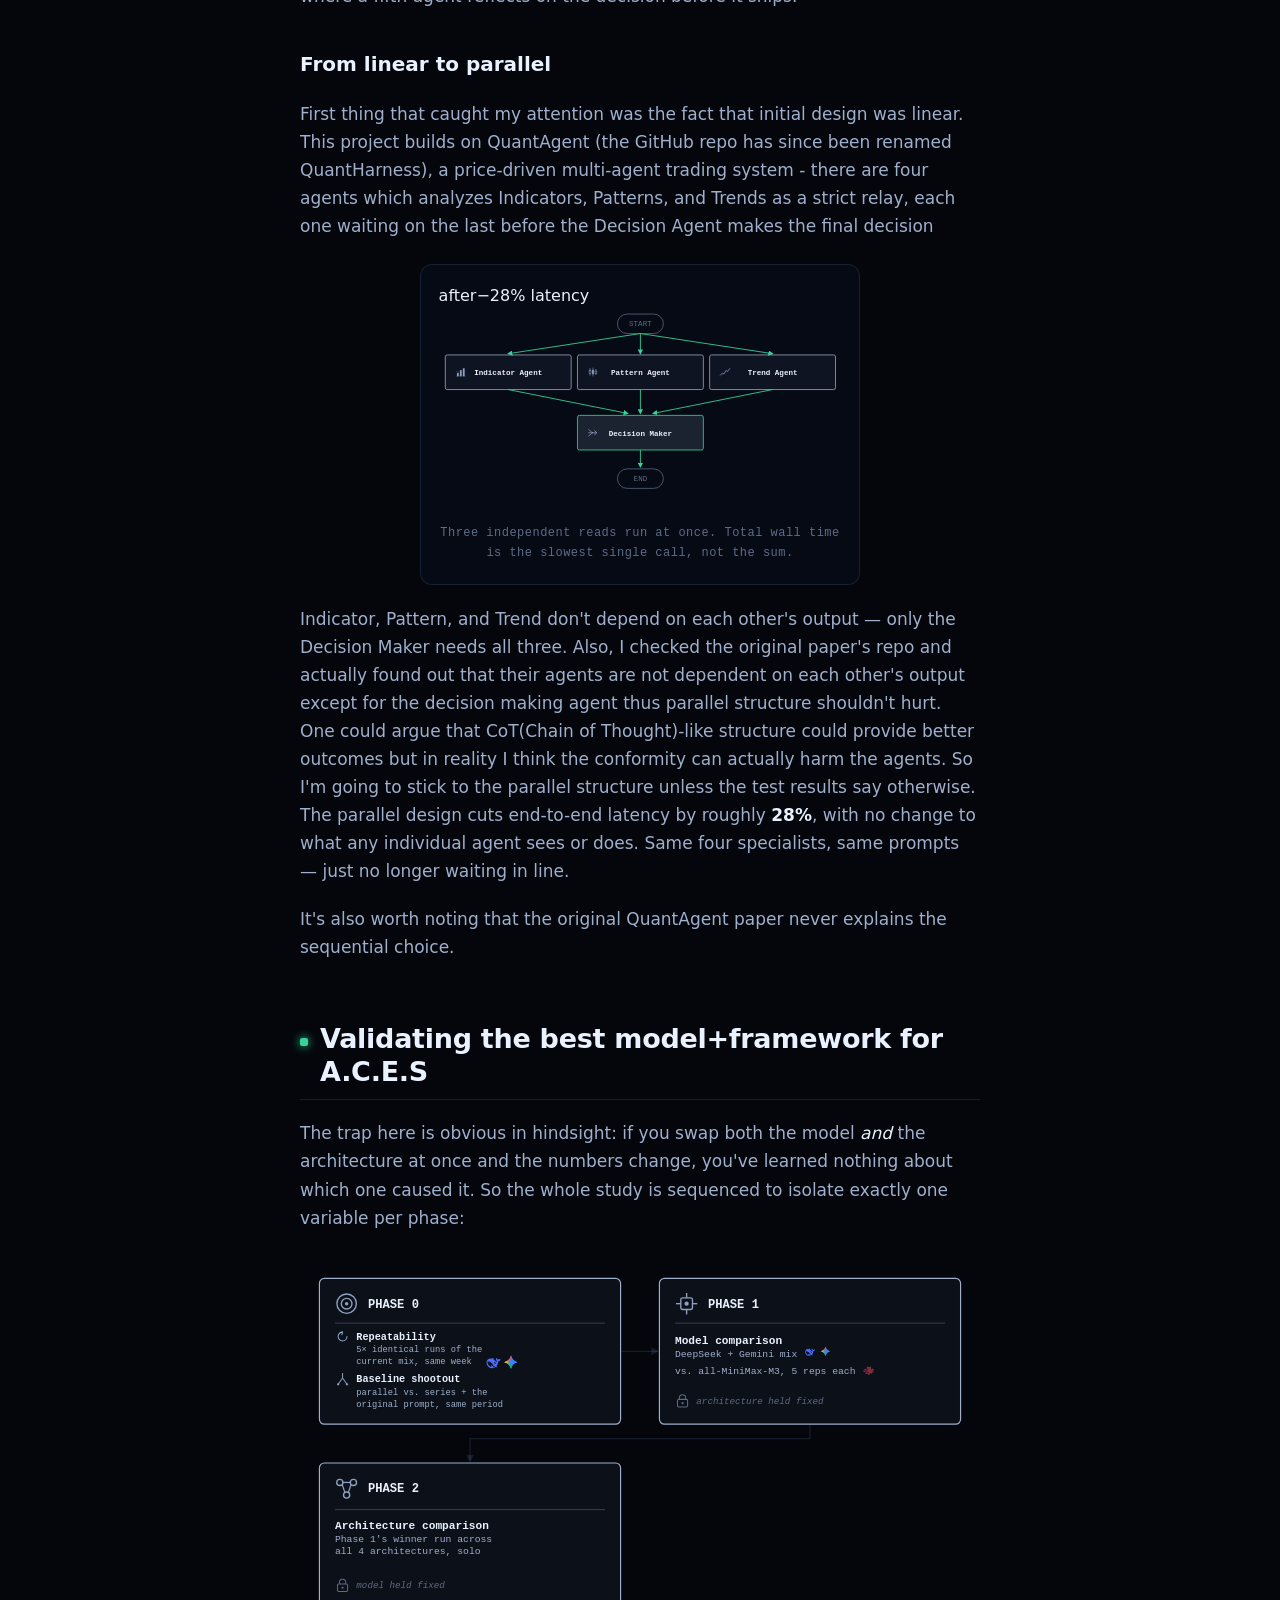
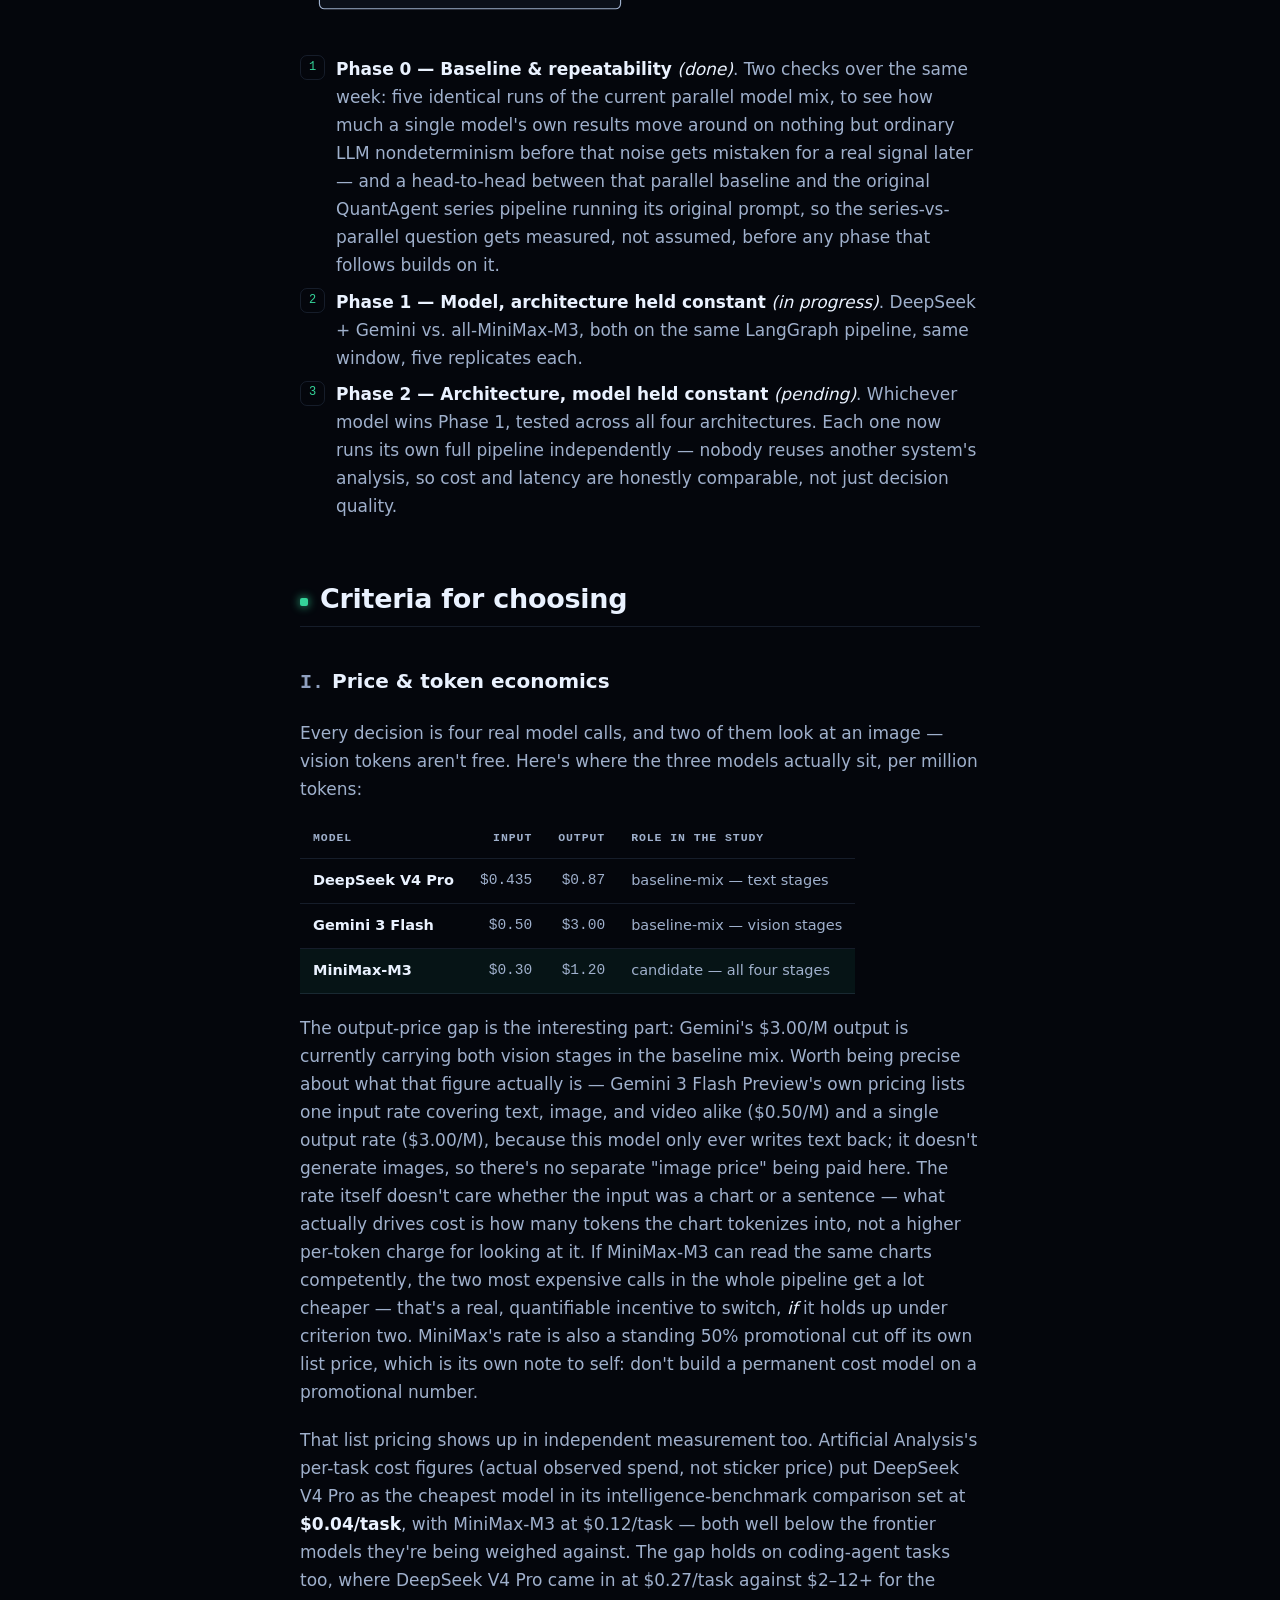
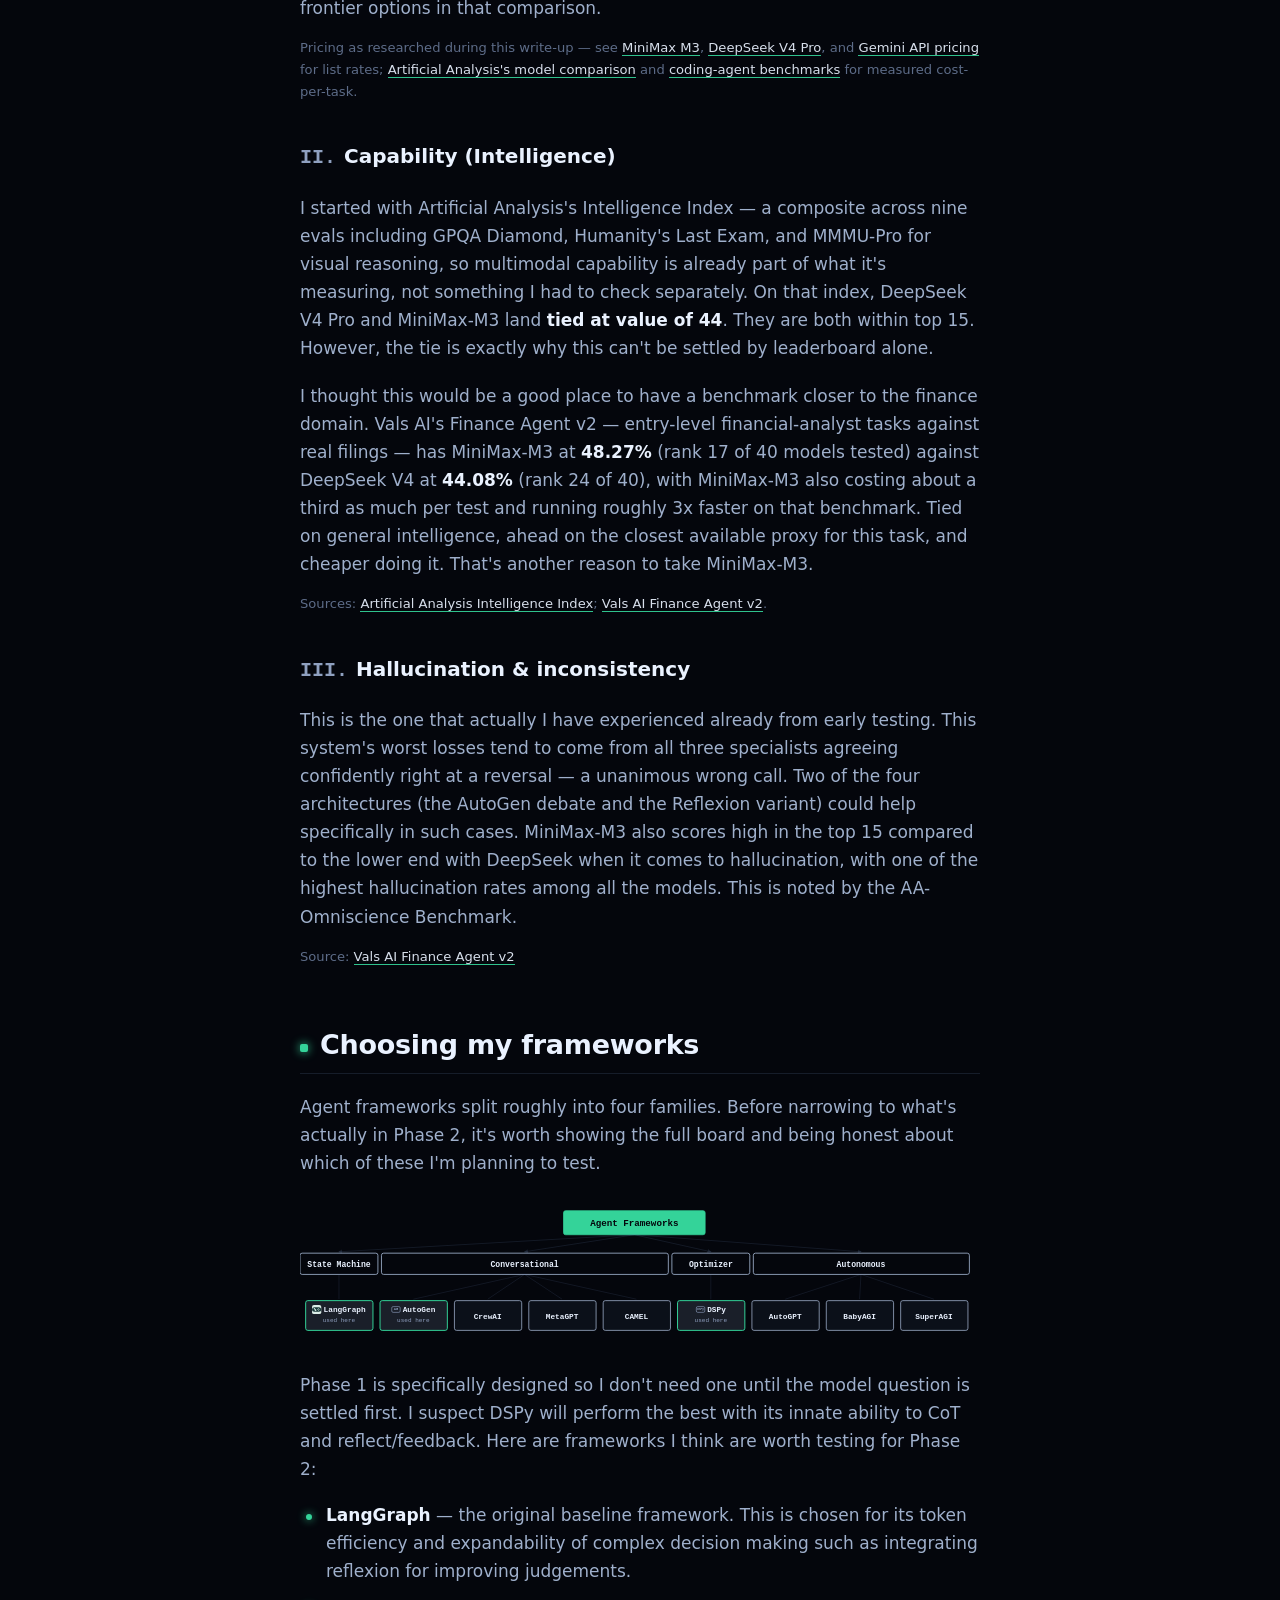
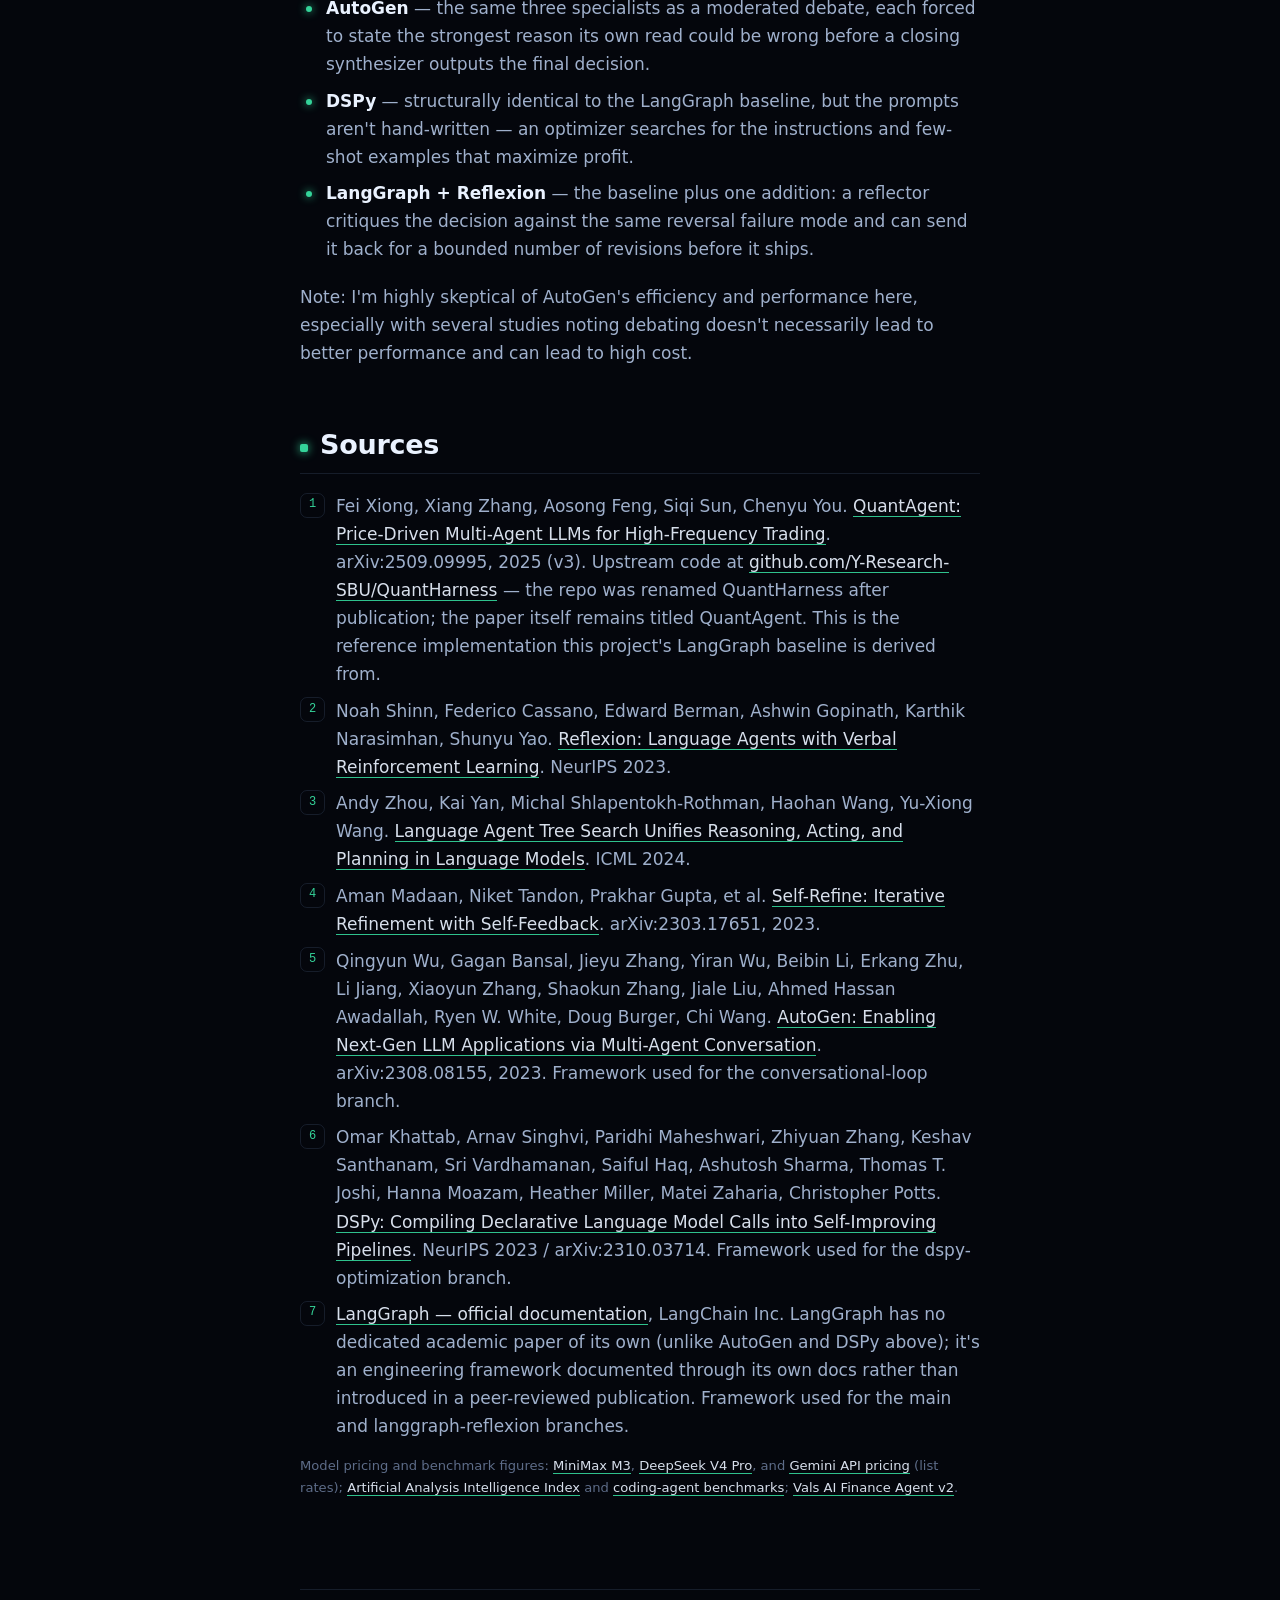
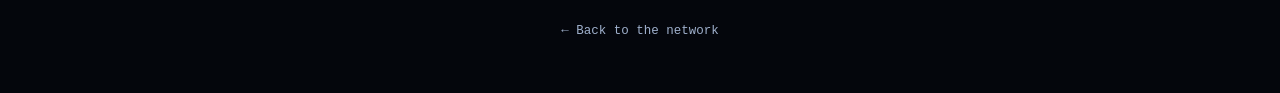
==== commit 5cb8d846: "Condense the hallucination criterion on the ACES page Carries the author's rewrite folding the visio" ====
--- a/projects/aces/index.html
+++ b/projects/aces/index.html
@@ -385,10 +385,8 @@
     <p class="source-note">Sources: <a href="https://artificialanalysis.ai/models" target="_blank" rel="noopener">Artificial Analysis Intelligence Index</a>; <a href="https://www.vals.ai/benchmarks/fabv2" target="_blank" rel="noopener">Vals AI Finance Agent v2</a>.</p>
 
     <h3><span class="roman">III.</span>Hallucination &amp; inconsistency</h3>
-    <p>This is the one that actually bit me already, in a different form. Early on, the vision agents would occasionally state a support level miles outside what the chart could possibly show — confidently citing a price the y-axis never contained. The fix was to explicitly anchor the prompt to the chart's real close and range before asking for an opinion, which stopped it. That's the category of failure this criterion watches for: not "wrong direction," but the model stating something false about the input it was just shown.</p>
-    <p>The other half is a subtler kind of inconsistency the backtest surfaced independently: this system's worst losses tend to come from all three specialists agreeing confidently right at a reversal — a unanimous, high-conviction, wrong call. Two of the four architectures (the AutoGen debate and the Reflexion variant) exist specifically because of that finding.</p>
-    <p>And here's the concrete reason I insisted on re-testing MiniMax fresh instead of carrying over an old impression: on that same Finance Agent v2 benchmark, MiniMax-M3 scores 48.27%.</p>
-    <p class="source-note">Source: <a href="https://www.vals.ai/benchmarks/fabv2" target="_blank" rel="noopener">Vals AI Finance Agent v2</a> — MiniMax-M3 vs. MiniMax-M2.7.</p>
+    <p>This is the one that actually I have experienced already from early testing. This system's worst losses tend to come from all three specialists agreeing confidently right at a reversal — a unanimous wrong call. Two of the four architectures (the AutoGen debate and the Reflexion variant) could help specifically in such cases. MiniMax-M3 also scores high in the top 15 compared to the lower end with DeepSeek when it comes to hallucination, with one of the highest hallucination rates among all the models. This is noted by the AA-Omniscience Benchmark.</p>
+    <p class="source-note">Source: <a href="https://www.vals.ai/benchmarks/fabv2" target="_blank" rel="noopener">Vals AI Finance Agent v2</a></p>
 
     <h2>Choosing my frameworks</h2>
     <p>Agent frameworks split roughly into four families. Before narrowing to what's actually in Phase 2, it's worth showing the full board and being honest about which of these I'm planning to test.</p>
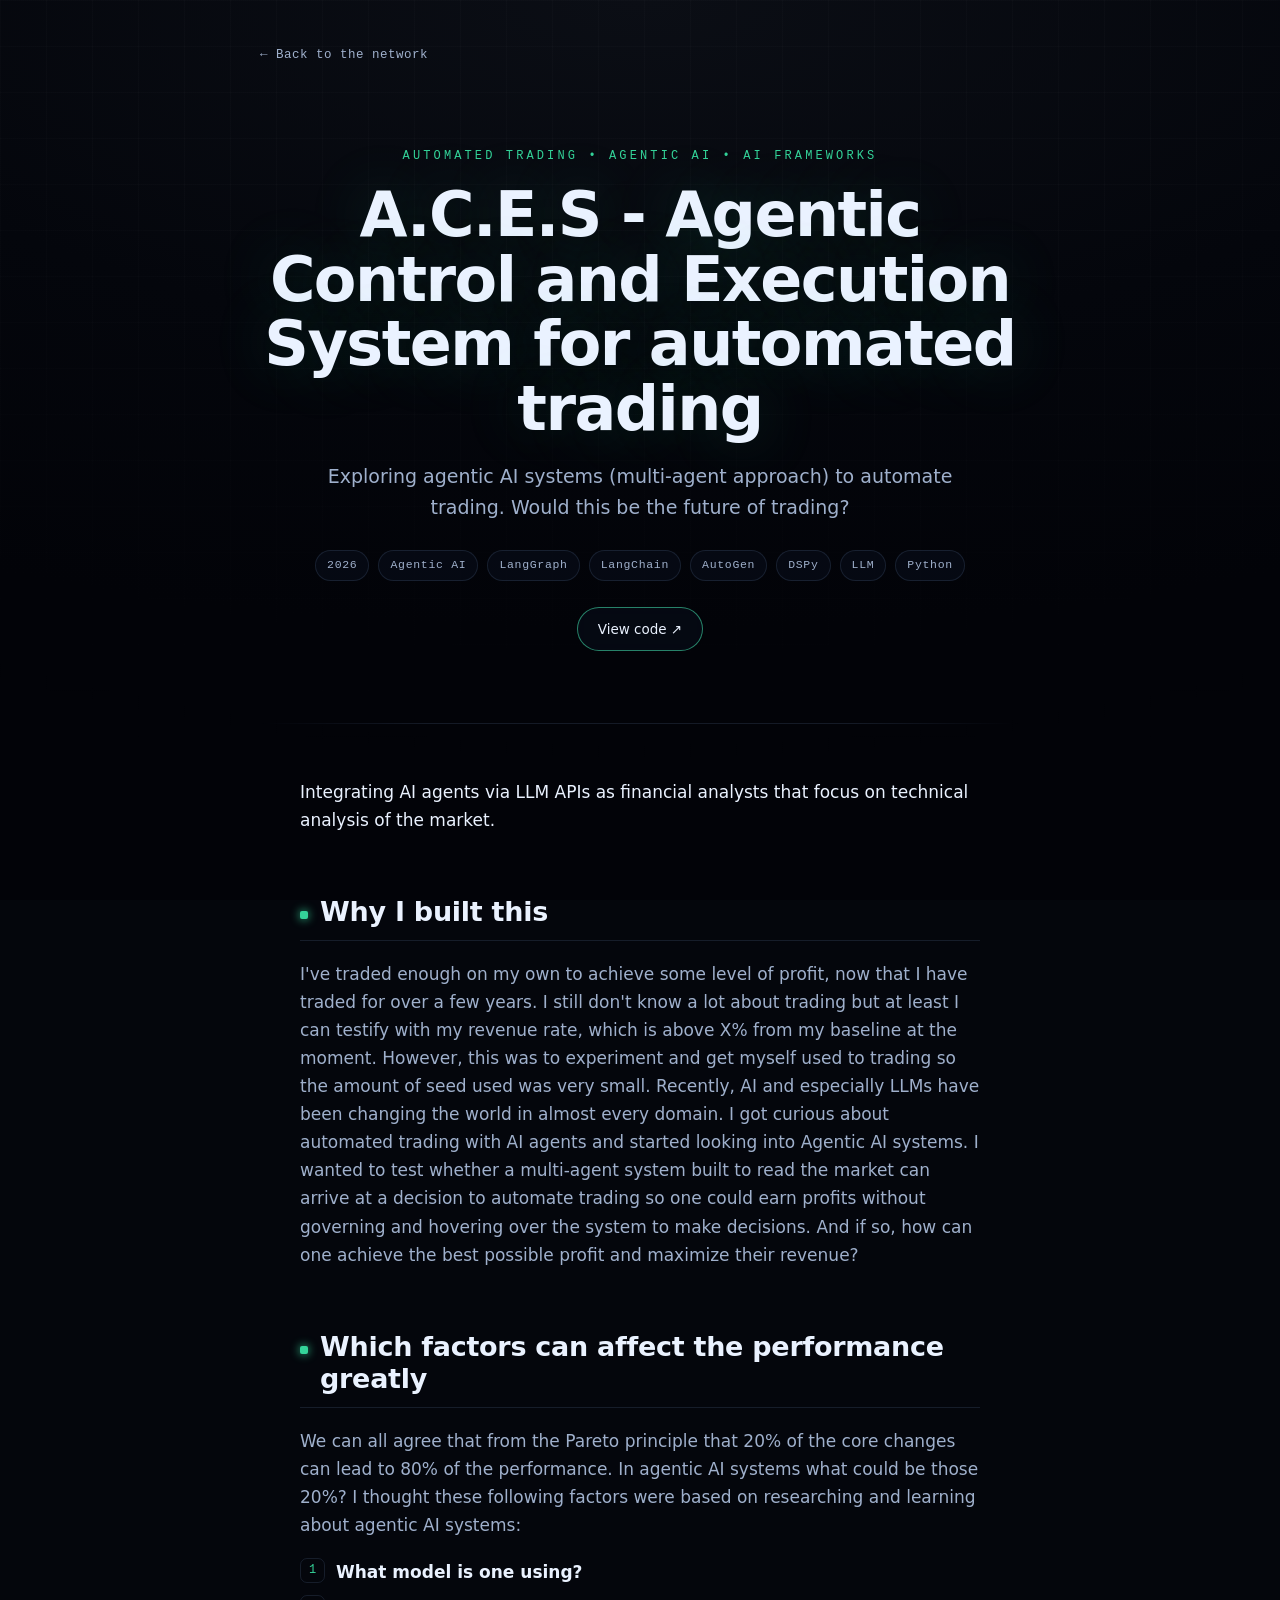
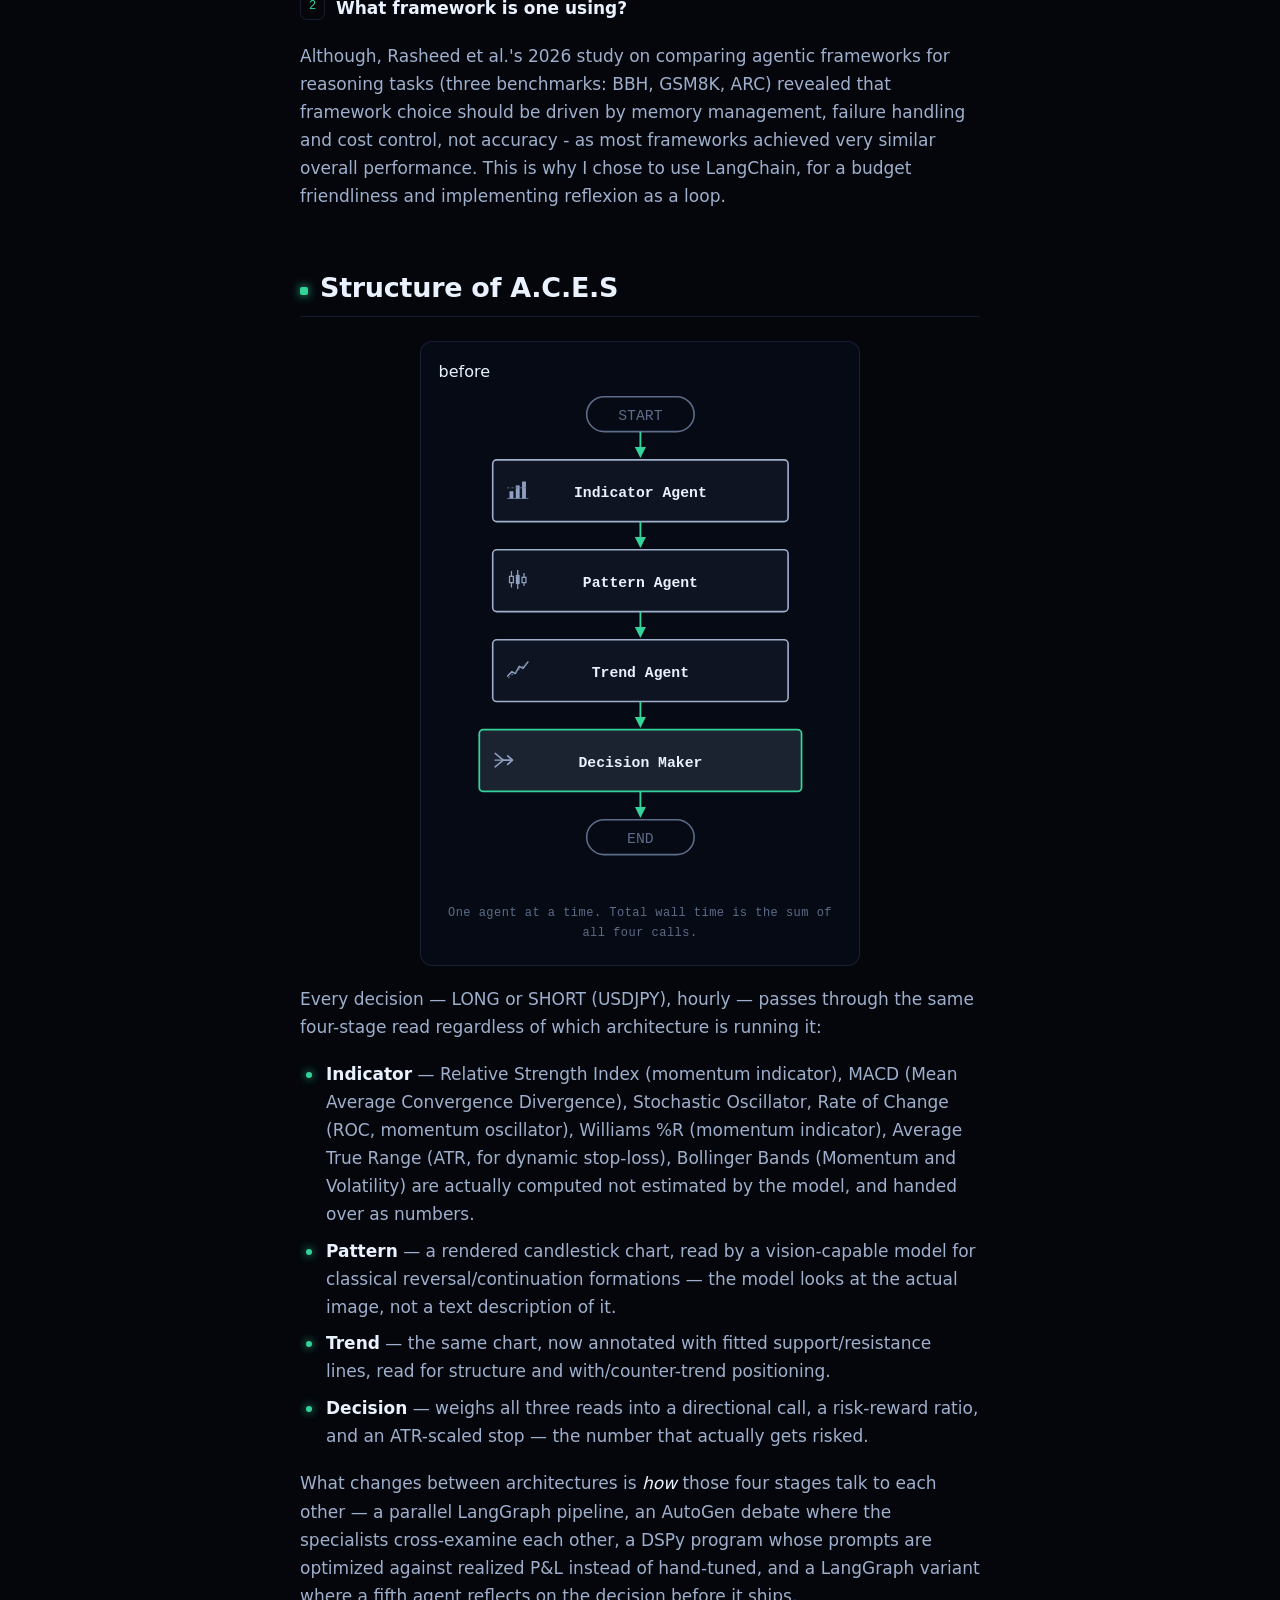
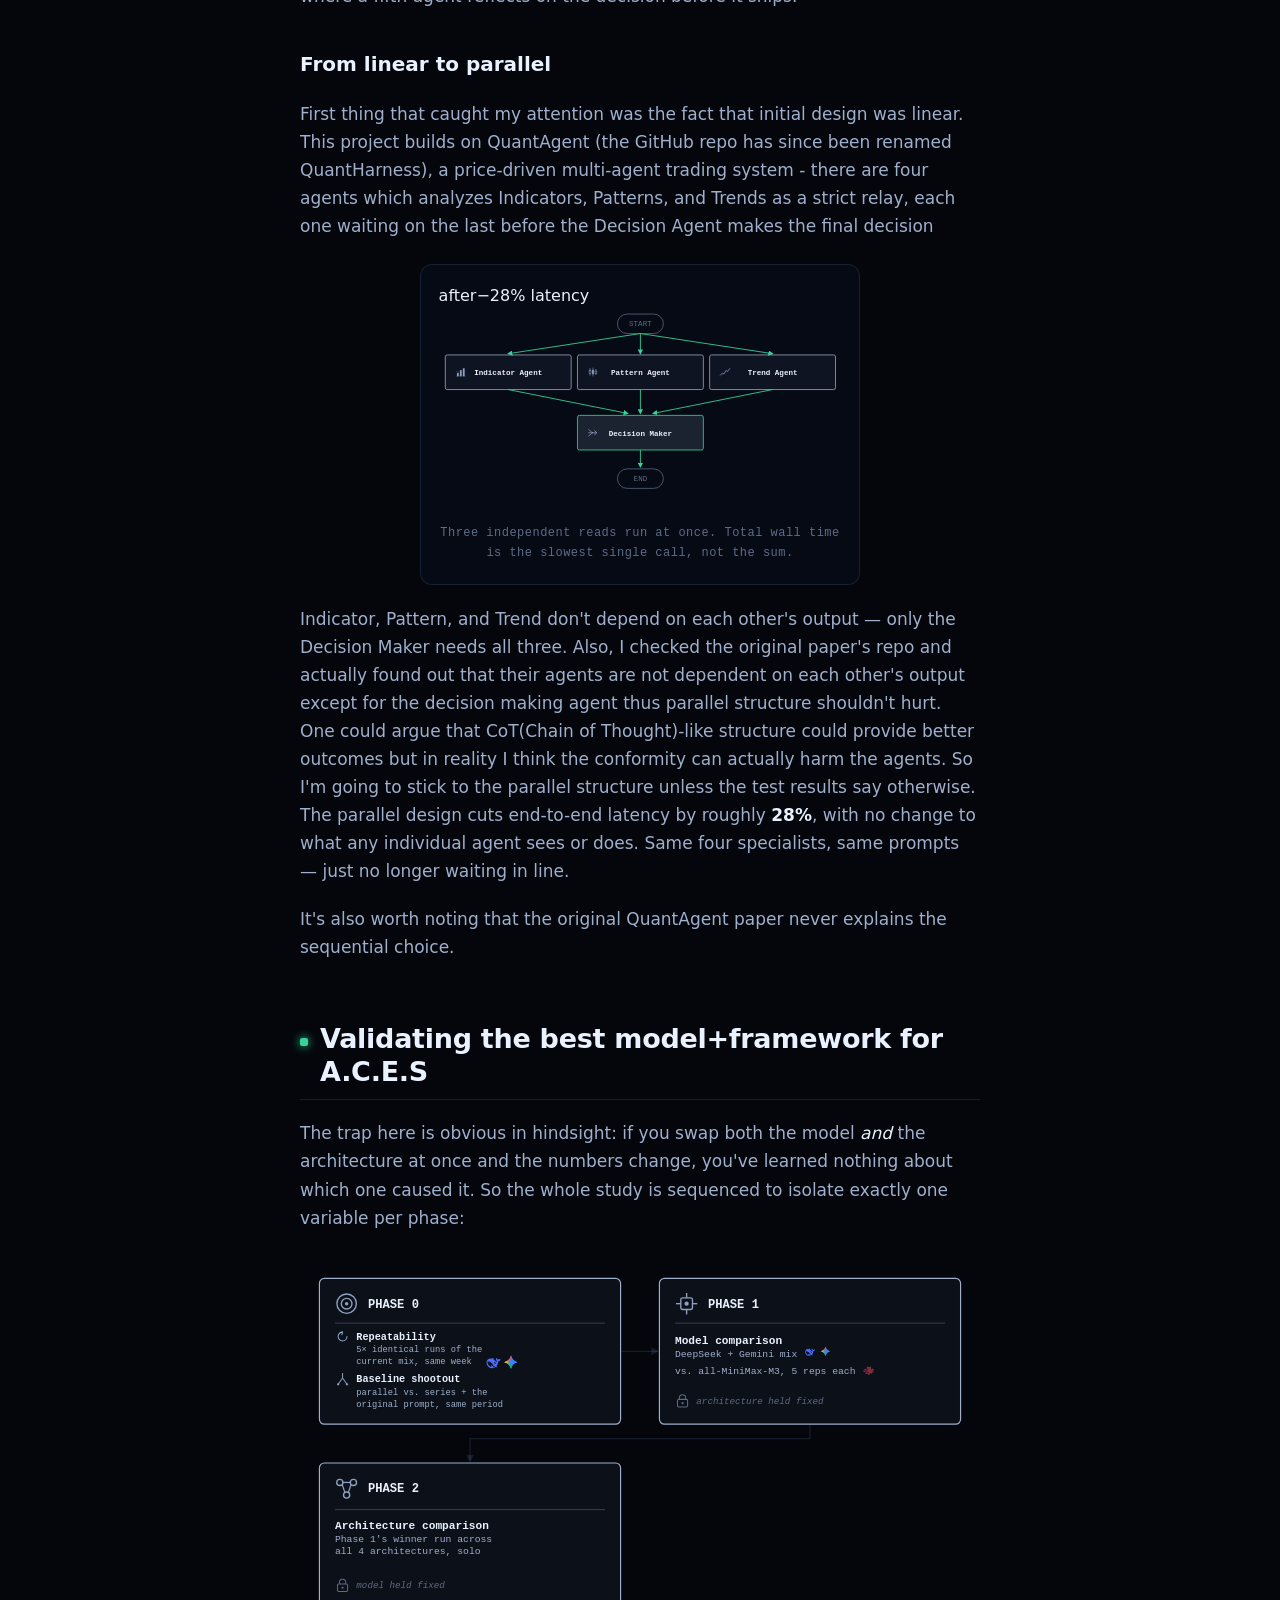
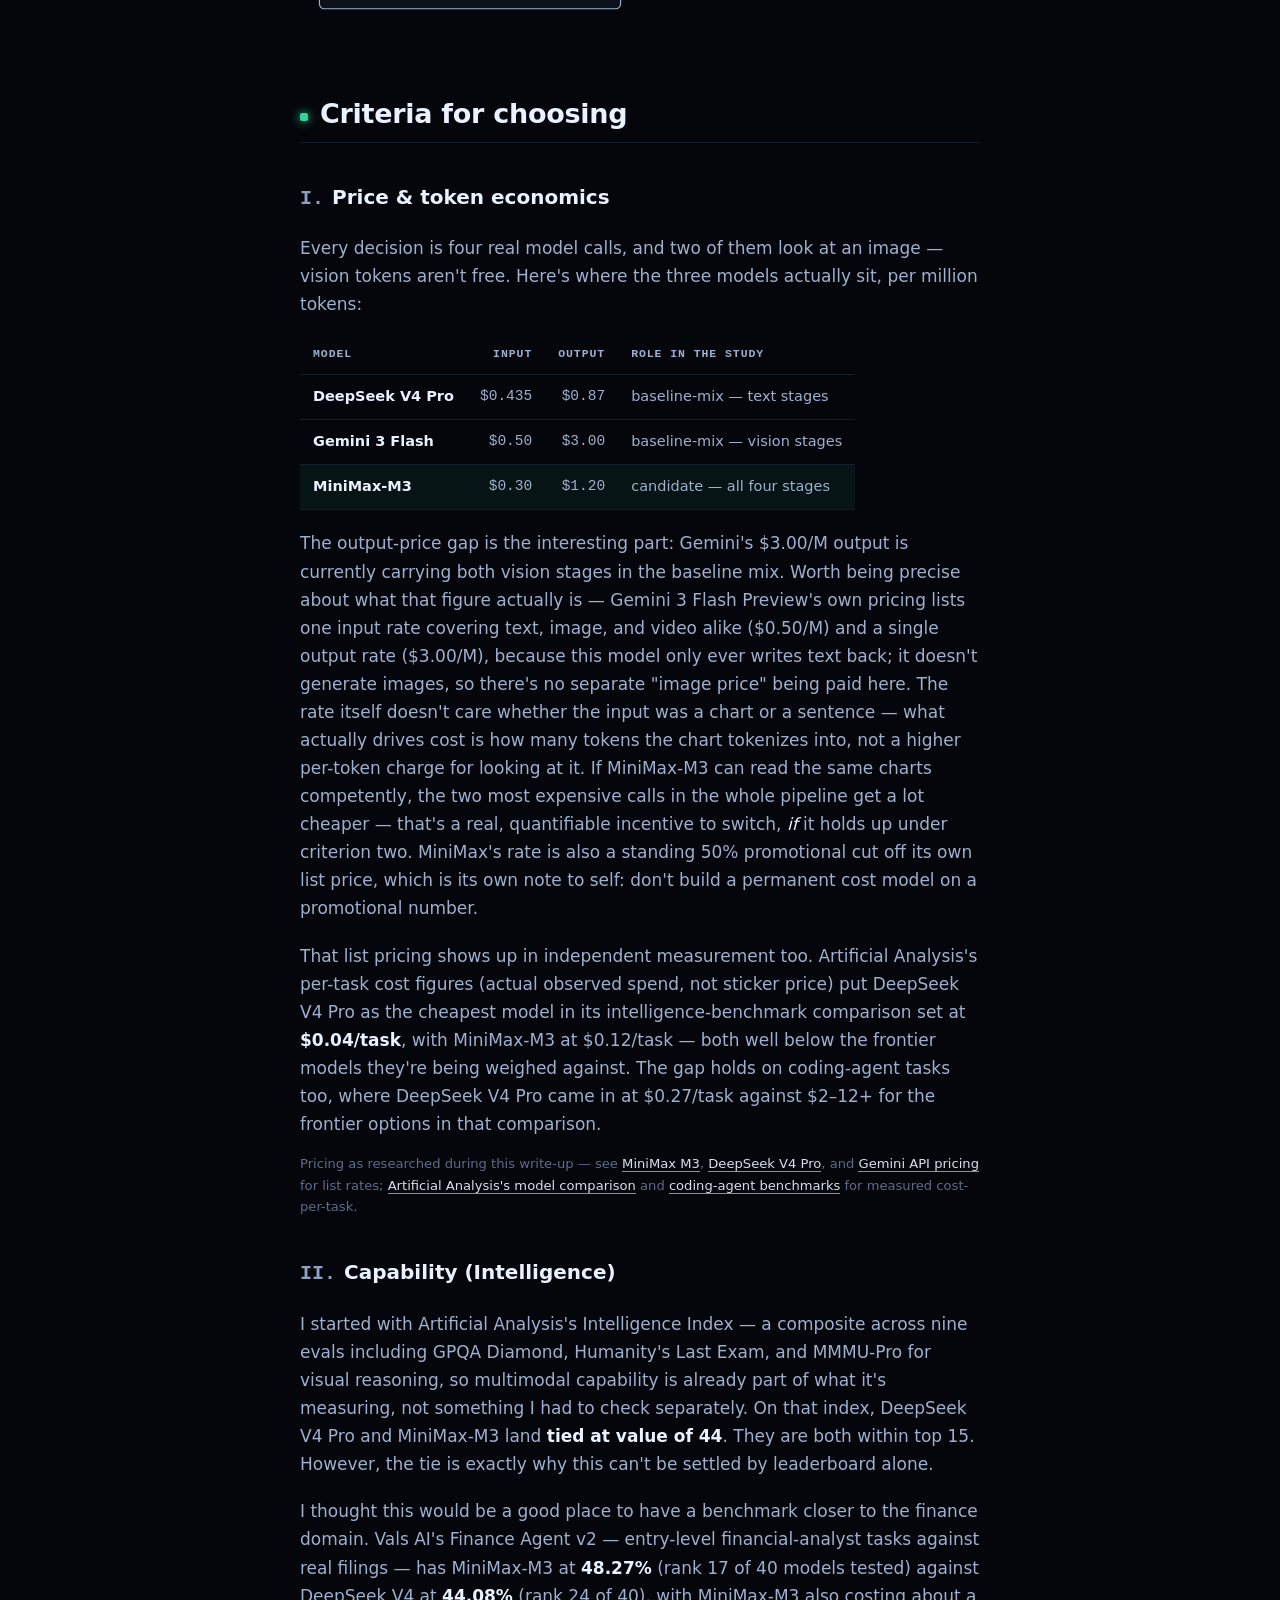
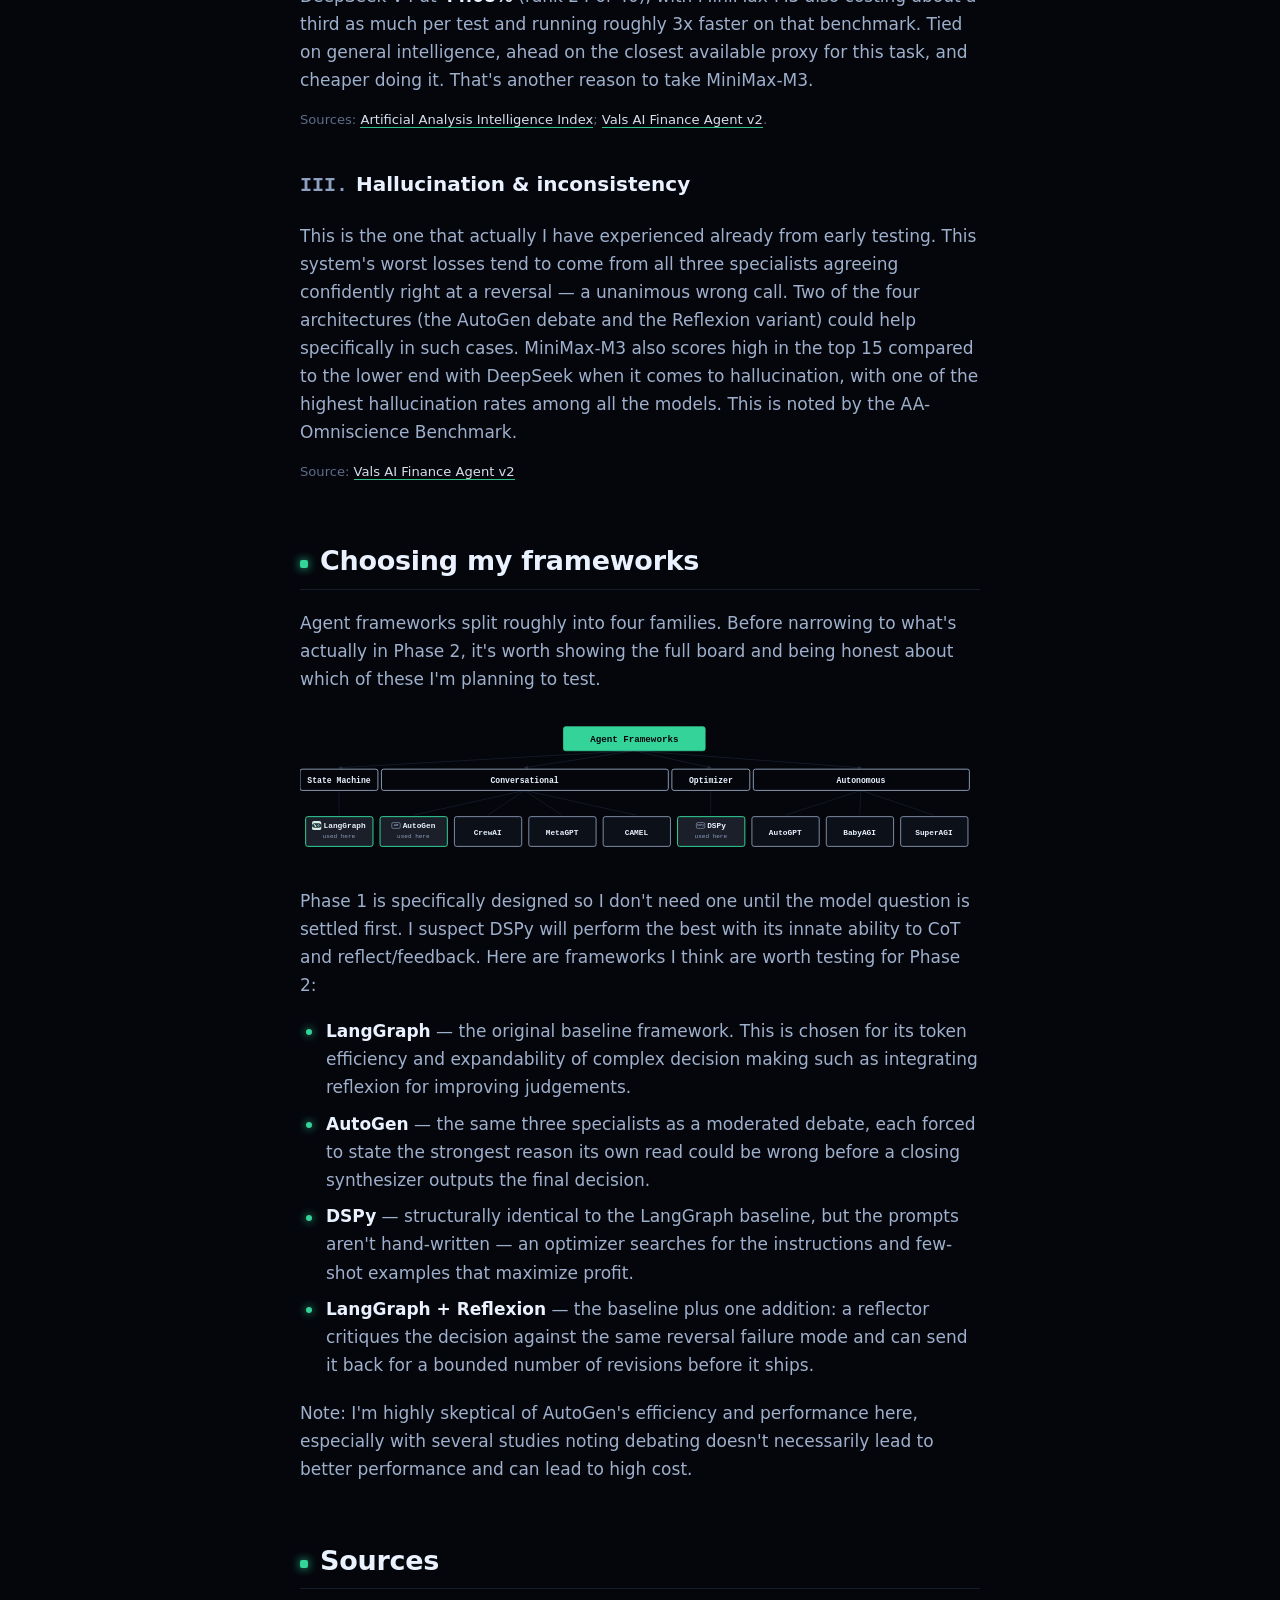
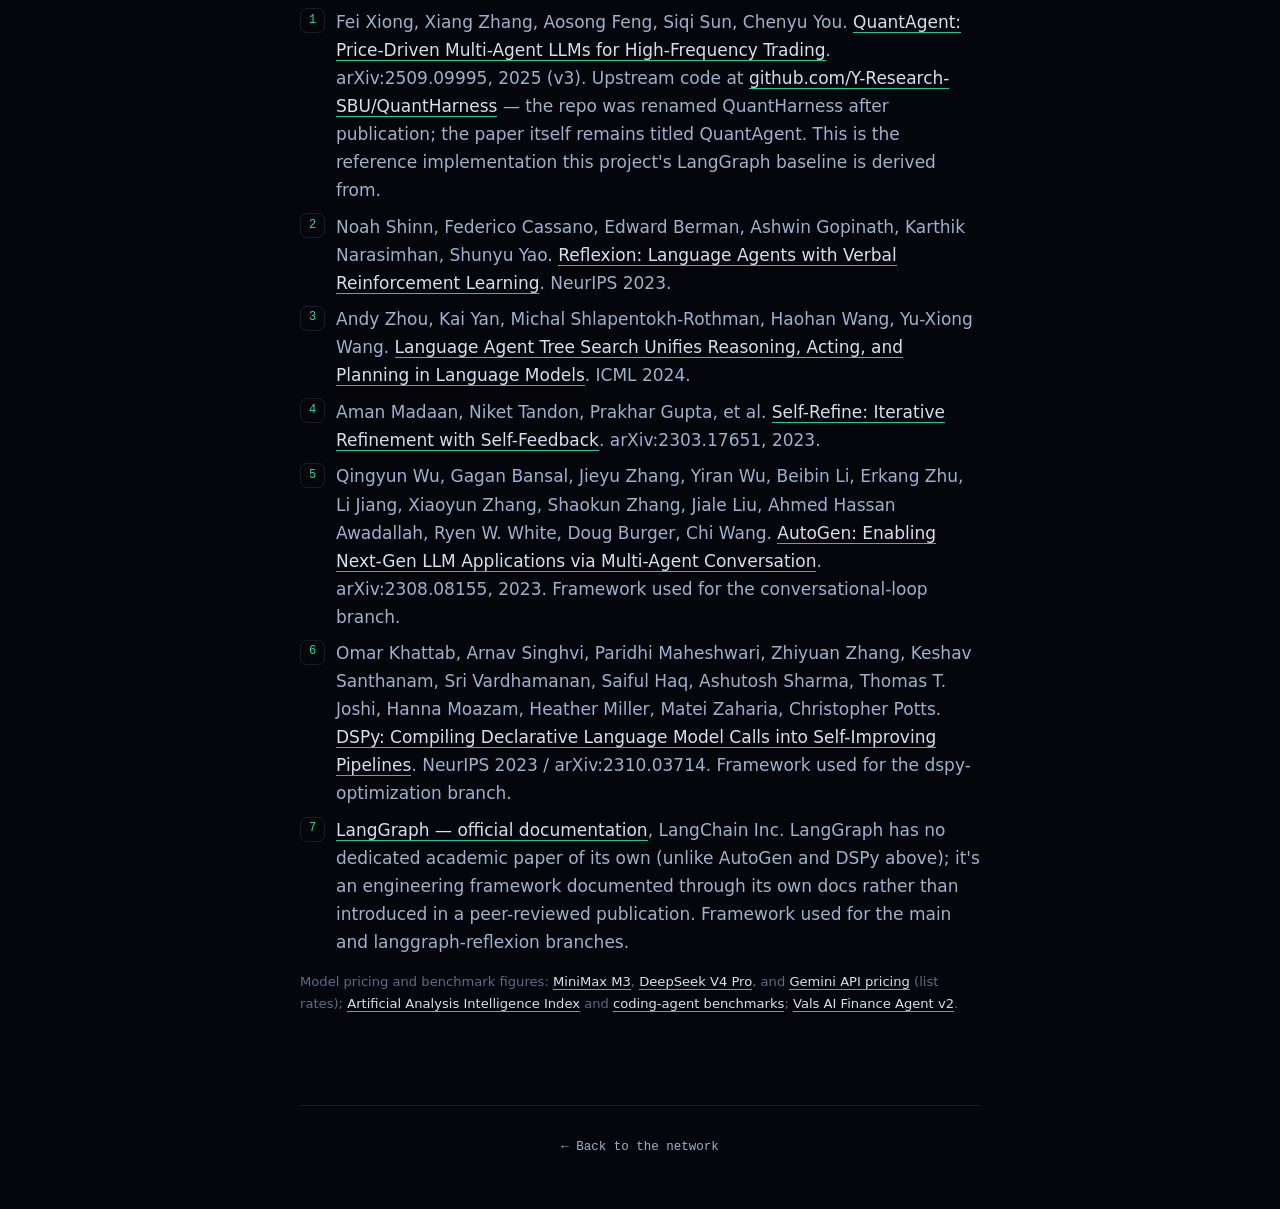
==== commit 61a2e736: "Drop the phase-description list below the ACES phase diagram" ====
--- a/projects/aces/index.html
+++ b/projects/aces/index.html
@@ -358,12 +358,6 @@
       </svg>
     </figure>
 
-    <ol>
-      <li><strong>Phase 0 — Baseline &amp; repeatability</strong> <em>(done)</em>. Two checks over the same week: five identical runs of the current parallel model mix, to see how much a single model's own results move around on nothing but ordinary LLM nondeterminism before that noise gets mistaken for a real signal later — and a head-to-head between that parallel baseline and the original QuantAgent series pipeline running its original prompt, so the series-vs-parallel question gets measured, not assumed, before any phase that follows builds on it.</li>
-      <li><strong>Phase 1 — Model, architecture held constant</strong> <em>(in progress)</em>. DeepSeek + Gemini vs. all-MiniMax-M3, both on the same LangGraph pipeline, same window, five replicates each.</li>
-      <li><strong>Phase 2 — Architecture, model held constant</strong> <em>(pending)</em>. Whichever model wins Phase 1, tested across all four architectures. Each one now runs its own full pipeline independently — nobody reuses another system's analysis, so cost and latency are honestly comparable, not just decision quality.</li>
-    </ol>
-
     <h2>Criteria for choosing</h2>
 
     <h3><span class="roman">I.</span>Price &amp; token economics</h3>
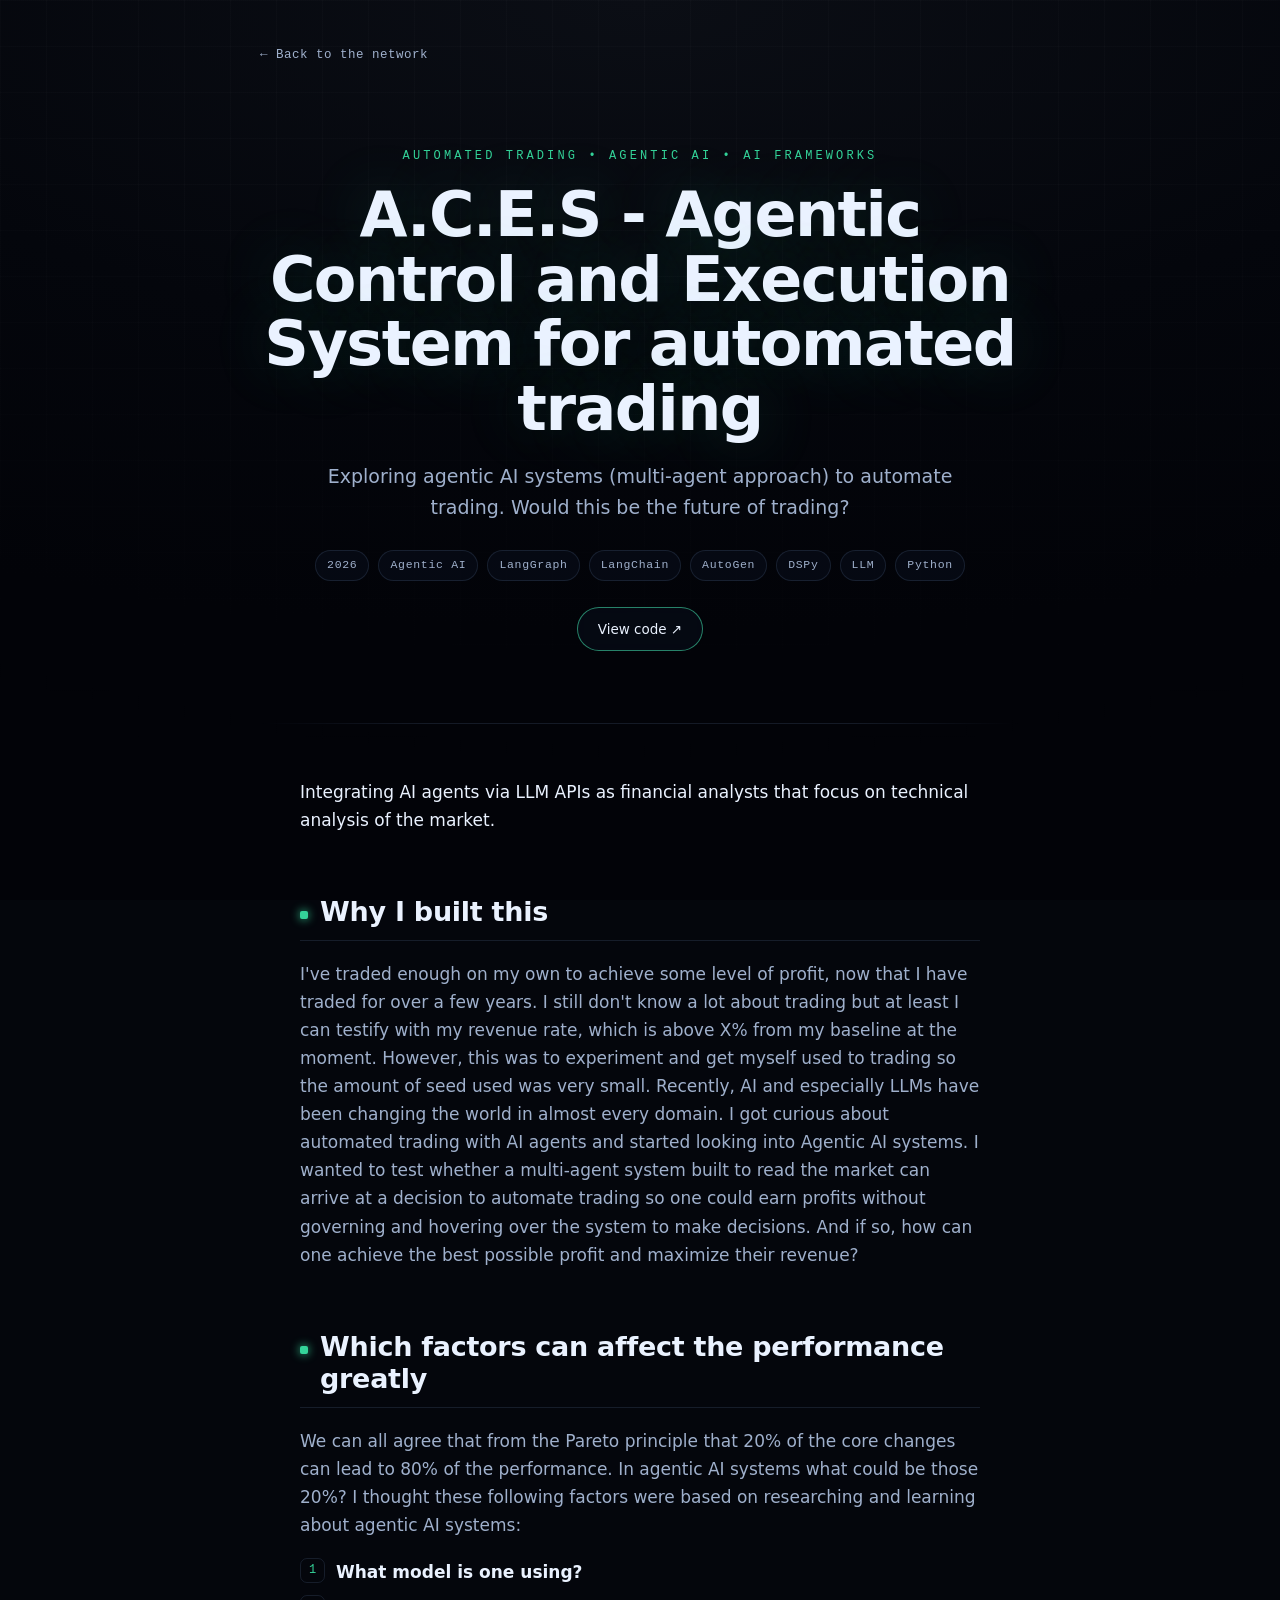
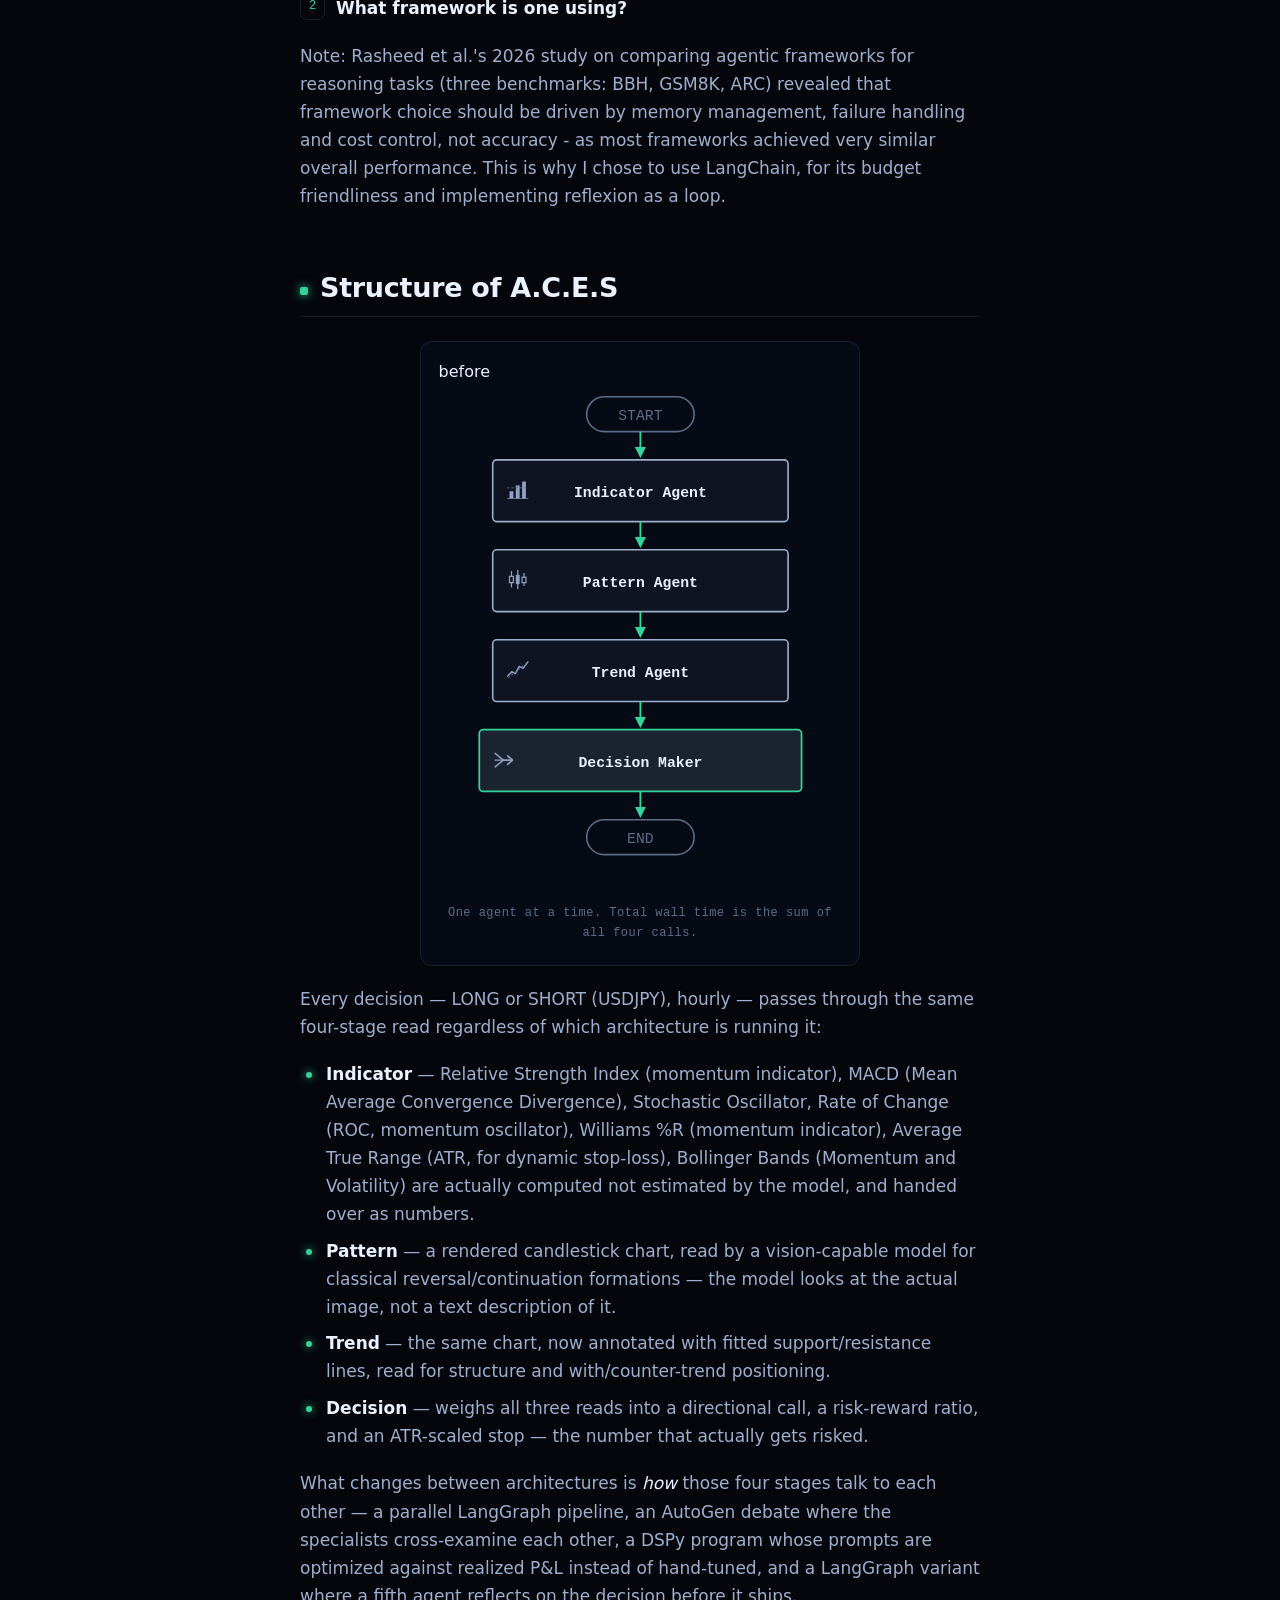
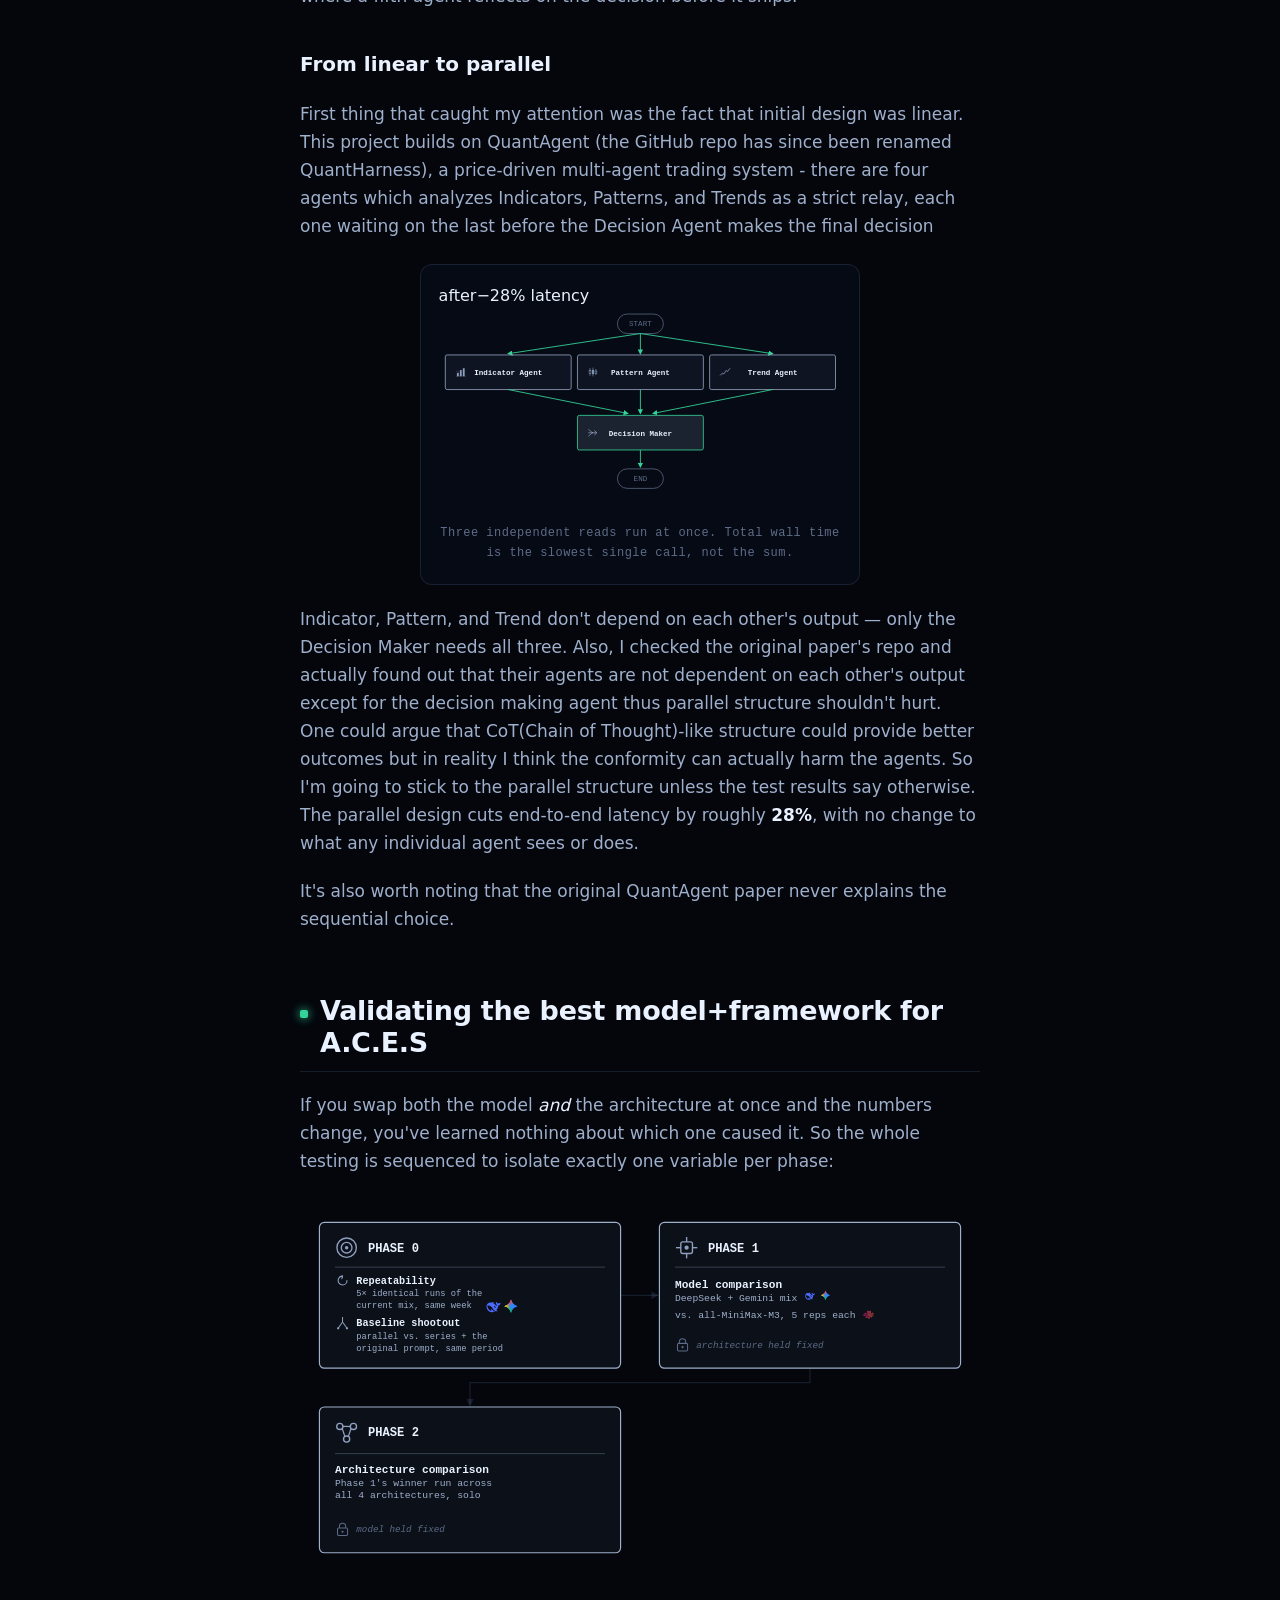
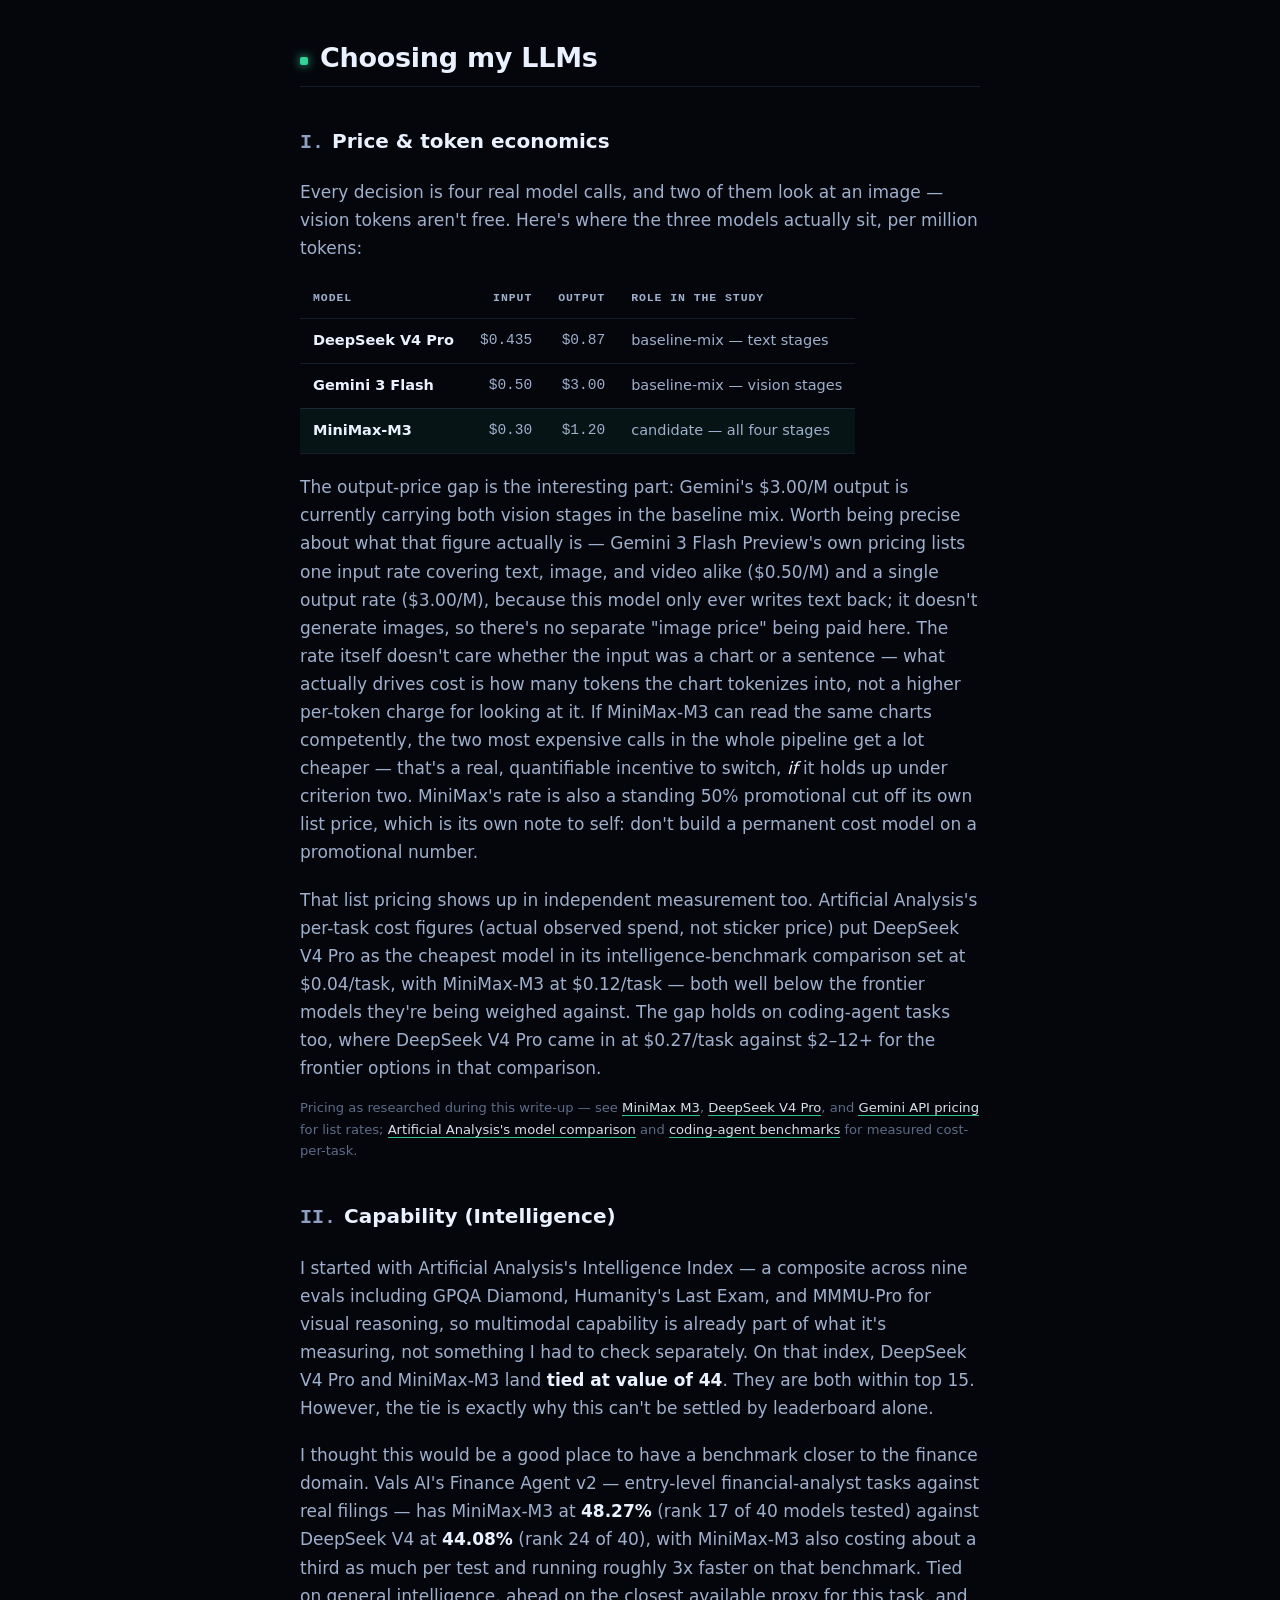
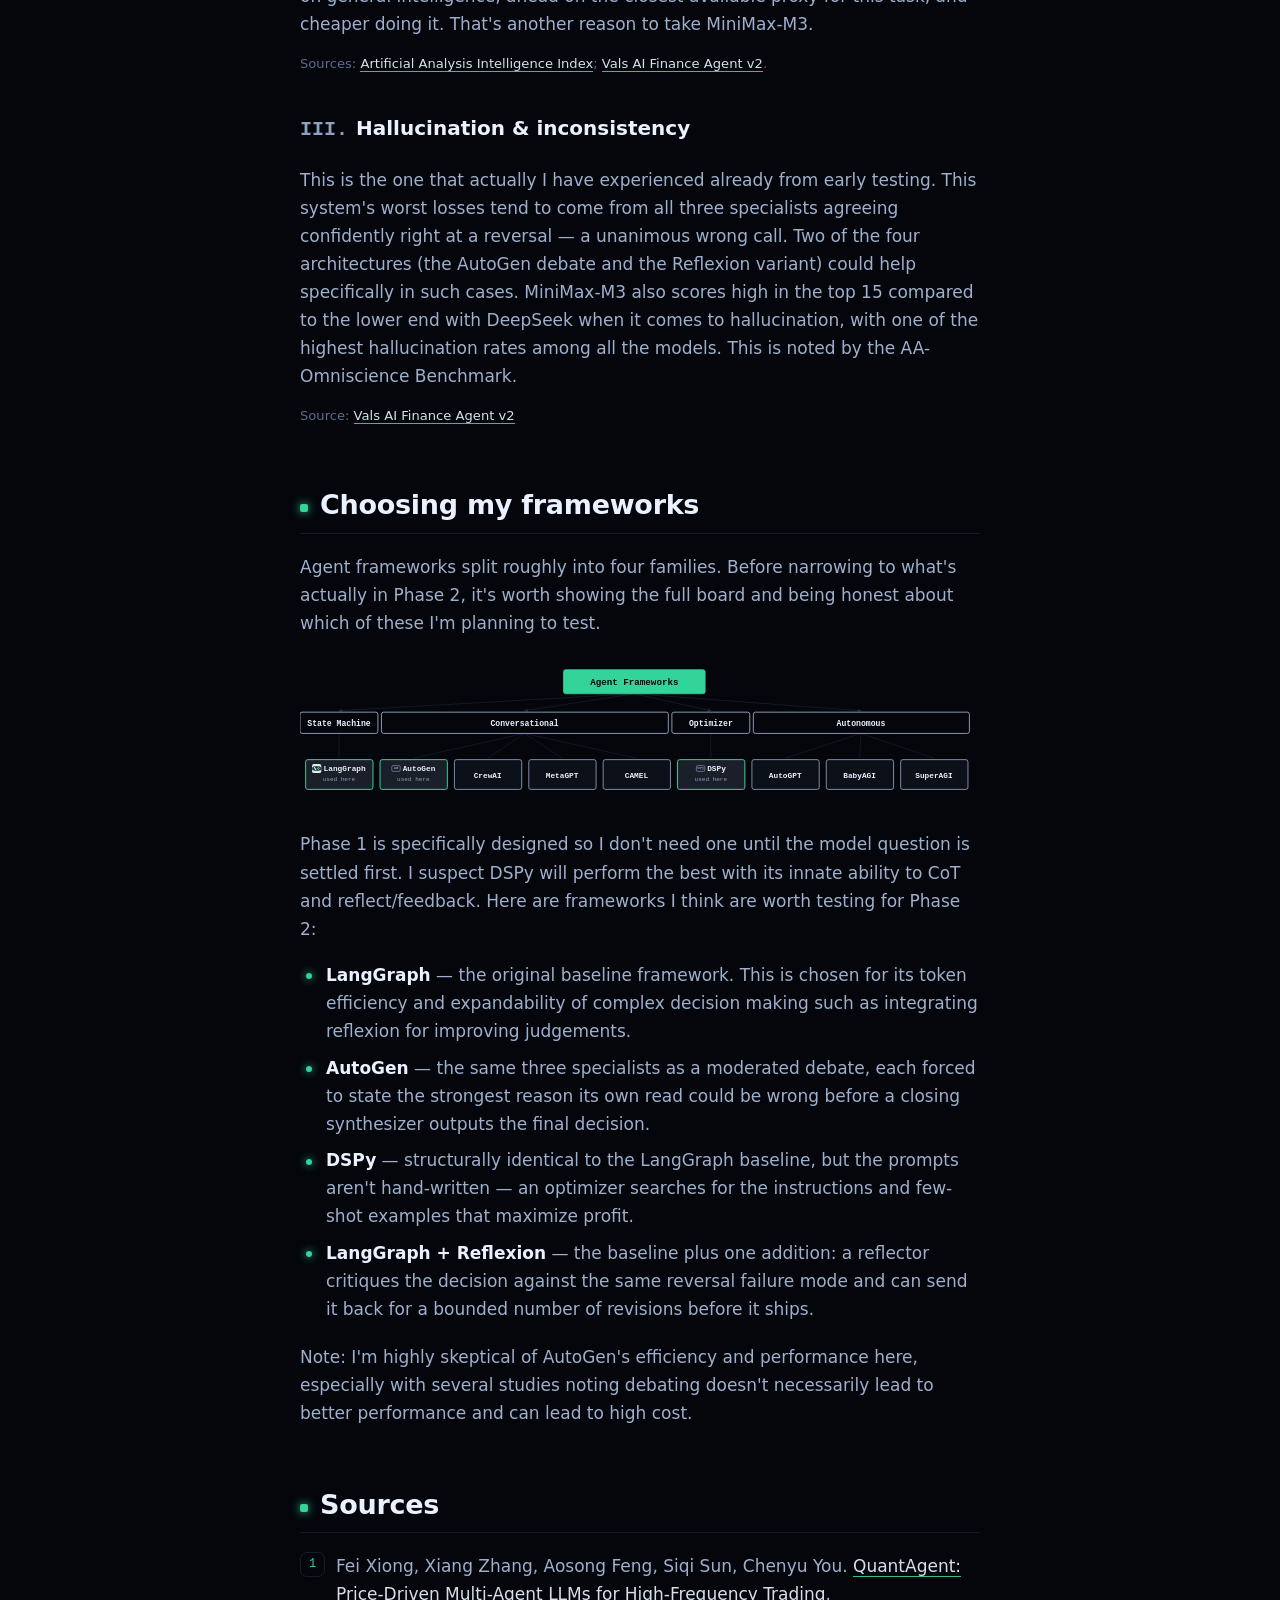
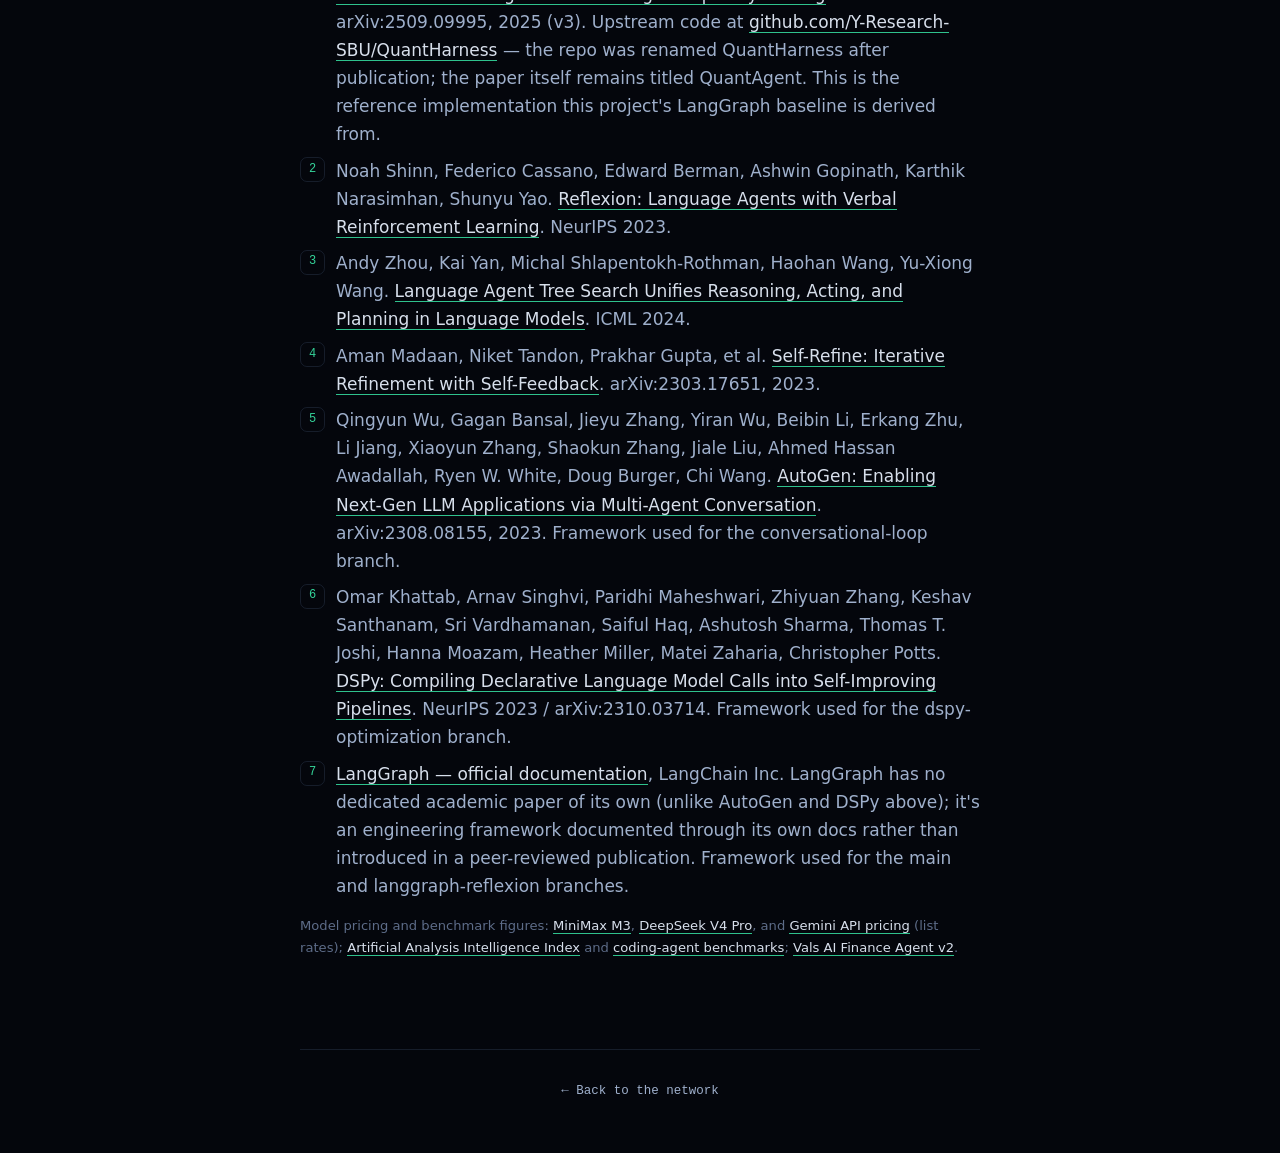
==== commit 5b4d7380: "Update ACES page" ====
--- a/projects/aces/index.html
+++ b/projects/aces/index.html
@@ -90,7 +90,7 @@
       <li><strong>What model is one using?</strong></li>
       <li><strong>What framework is one using?</strong></li>
     </ol>
-    <p>Although, Rasheed et al.'s 2026 study on comparing agentic frameworks for reasoning tasks (three benchmarks: BBH, GSM8K, ARC) revealed that framework choice should be driven by memory management, failure handling and cost control, not accuracy - as most frameworks achieved very similar overall performance. This is why I chose to use LangChain, for a budget friendliness and implementing reflexion as a loop.</p>
+    <p>Note: Rasheed et al.'s 2026 study on comparing agentic frameworks for reasoning tasks (three benchmarks: BBH, GSM8K, ARC) revealed that framework choice should be driven by memory management, failure handling and cost control, not accuracy - as most frameworks achieved very similar overall performance. This is why I chose to use LangChain, for its budget friendliness and implementing reflexion as a loop.</p>
 
     <h2>Structure of A.C.E.S</h2>
     <div class="diagram-solo">
@@ -222,11 +222,11 @@
       </figure>
     </div>
 
-    <p>Indicator, Pattern, and Trend don't depend on each other's output — only the Decision Maker needs all three. Also, I checked the original paper's repo and actually found out that their agents are not dependent on each other's output except for the decision making agent thus parallel structure shouldn't hurt. One could argue that CoT(Chain of Thought)-like structure could provide better outcomes but in reality I think the conformity can actually harm the agents. So I'm going to stick to the parallel structure unless the test results say otherwise. The parallel design cuts end-to-end latency by roughly <strong>28%</strong>, with no change to what any individual agent sees or does. Same four specialists, same prompts — just no longer waiting in line.</p>
+    <p>Indicator, Pattern, and Trend don't depend on each other's output — only the Decision Maker needs all three. Also, I checked the original paper's repo and actually found out that their agents are not dependent on each other's output except for the decision making agent thus parallel structure shouldn't hurt. One could argue that CoT(Chain of Thought)-like structure could provide better outcomes but in reality I think the conformity can actually harm the agents. So I'm going to stick to the parallel structure unless the test results say otherwise. The parallel design cuts end-to-end latency by roughly <strong>28%</strong>, with no change to what any individual agent sees or does.</p>
     <p>It's also worth noting that the original QuantAgent paper never explains the sequential choice.</p>
 
     <h2>Validating the best model+framework for A.C.E.S</h2>
-    <p>The trap here is obvious in hindsight: if you swap both the model <em>and</em> the architecture at once and the numbers change, you've learned nothing about which one caused it. So the whole study is sequenced to isolate exactly one variable per phase:</p>
+    <p>If you swap both the model <em>and</em> the architecture at once and the numbers change, you've learned nothing about which one caused it. So the whole testing is sequenced to isolate exactly one variable per phase:</p>
 
     <figure>
       <svg viewBox="0 0 700 380" xmlns="http://www.w3.org/2000/svg" role="img" aria-label="Diagram of the experiment plan: phase 0 and phase 1 on the top row, phase 2 below. Phase 0 (target icon) establishes a baseline: a repeatability check and a parallel-versus-series architecture shootout. Phase 1 (chip icon) compares models with architecture held constant (padlock icon). Phase 2 (node-graph icon) compares architectures with model held constant (padlock icon).">
@@ -358,7 +358,7 @@
       </svg>
     </figure>
 
-    <h2>Criteria for choosing</h2>
+    <h2>Choosing my LLMs</h2>
 
     <h3><span class="roman">I.</span>Price &amp; token economics</h3>
     <p>Every decision is four real model calls, and two of them look at an image — vision tokens aren't free. Here's where the three models actually sit, per million tokens:</p>
@@ -369,7 +369,8 @@
       <tr class="highlight"><td class="modelname">MiniMax-M3</td><td class="num">$0.30</td><td class="num">$1.20</td><td>candidate — all four stages</td></tr>
     </table>
     <p>The output-price gap is the interesting part: Gemini's $3.00/M output is currently carrying both vision stages in the baseline mix. Worth being precise about what that figure actually is — Gemini 3 Flash Preview's own pricing lists one input rate covering text, image, and video alike ($0.50/M) and a single output rate ($3.00/M), because this model only ever writes text back; it doesn't generate images, so there's no separate "image price" being paid here. The rate itself doesn't care whether the input was a chart or a sentence — what actually drives cost is how many tokens the chart tokenizes into, not a higher per-token charge for looking at it. If MiniMax-M3 can read the same charts competently, the two most expensive calls in the whole pipeline get a lot cheaper — that's a real, quantifiable incentive to switch, <em>if</em> it holds up under criterion two. MiniMax's rate is also a standing 50% promotional cut off its own list price, which is its own note to self: don't build a permanent cost model on a promotional number.</p>
-    <p>That list pricing shows up in independent measurement too. Artificial Analysis's per-task cost figures (actual observed spend, not sticker price) put DeepSeek V4 Pro as the cheapest model in its intelligence-benchmark comparison set at <strong>$0.04/task</strong>, with MiniMax-M3 at $0.12/task — both well below the frontier models they're being weighed against. The gap holds on coding-agent tasks too, where DeepSeek V4 Pro came in at $0.27/task against $2&ndash;12+ for the frontier options in that comparison.</p>
+
+    <p>That list pricing shows up in independent measurement too. Artificial Analysis's per-task cost figures (actual observed spend, not sticker price) put DeepSeek V4 Pro as the cheapest model in its intelligence-benchmark comparison set at $0.04/task, with MiniMax-M3 at $0.12/task — both well below the frontier models they're being weighed against. The gap holds on coding-agent tasks too, where DeepSeek V4 Pro came in at $0.27/task against $2&ndash;12+ for the frontier options in that comparison.</p>
     <p class="source-note">Pricing as researched during this write-up — see <a href="https://openrouter.ai/minimax/minimax-m3" target="_blank" rel="noopener">MiniMax M3</a>, <a href="https://openrouter.ai/deepseek/deepseek-v4-pro" target="_blank" rel="noopener">DeepSeek V4 Pro</a>, and <a href="https://ai.google.dev/gemini-api/docs/pricing" target="_blank" rel="noopener">Gemini API pricing</a> for list rates; <a href="https://artificialanalysis.ai/models" target="_blank" rel="noopener">Artificial Analysis's model comparison</a> and <a href="https://artificialanalysis.ai/agents/coding-agents" target="_blank" rel="noopener">coding-agent benchmarks</a> for measured cost-per-task.</p>
 
     <h3><span class="roman">II.</span>Capability (Intelligence)</h3>
